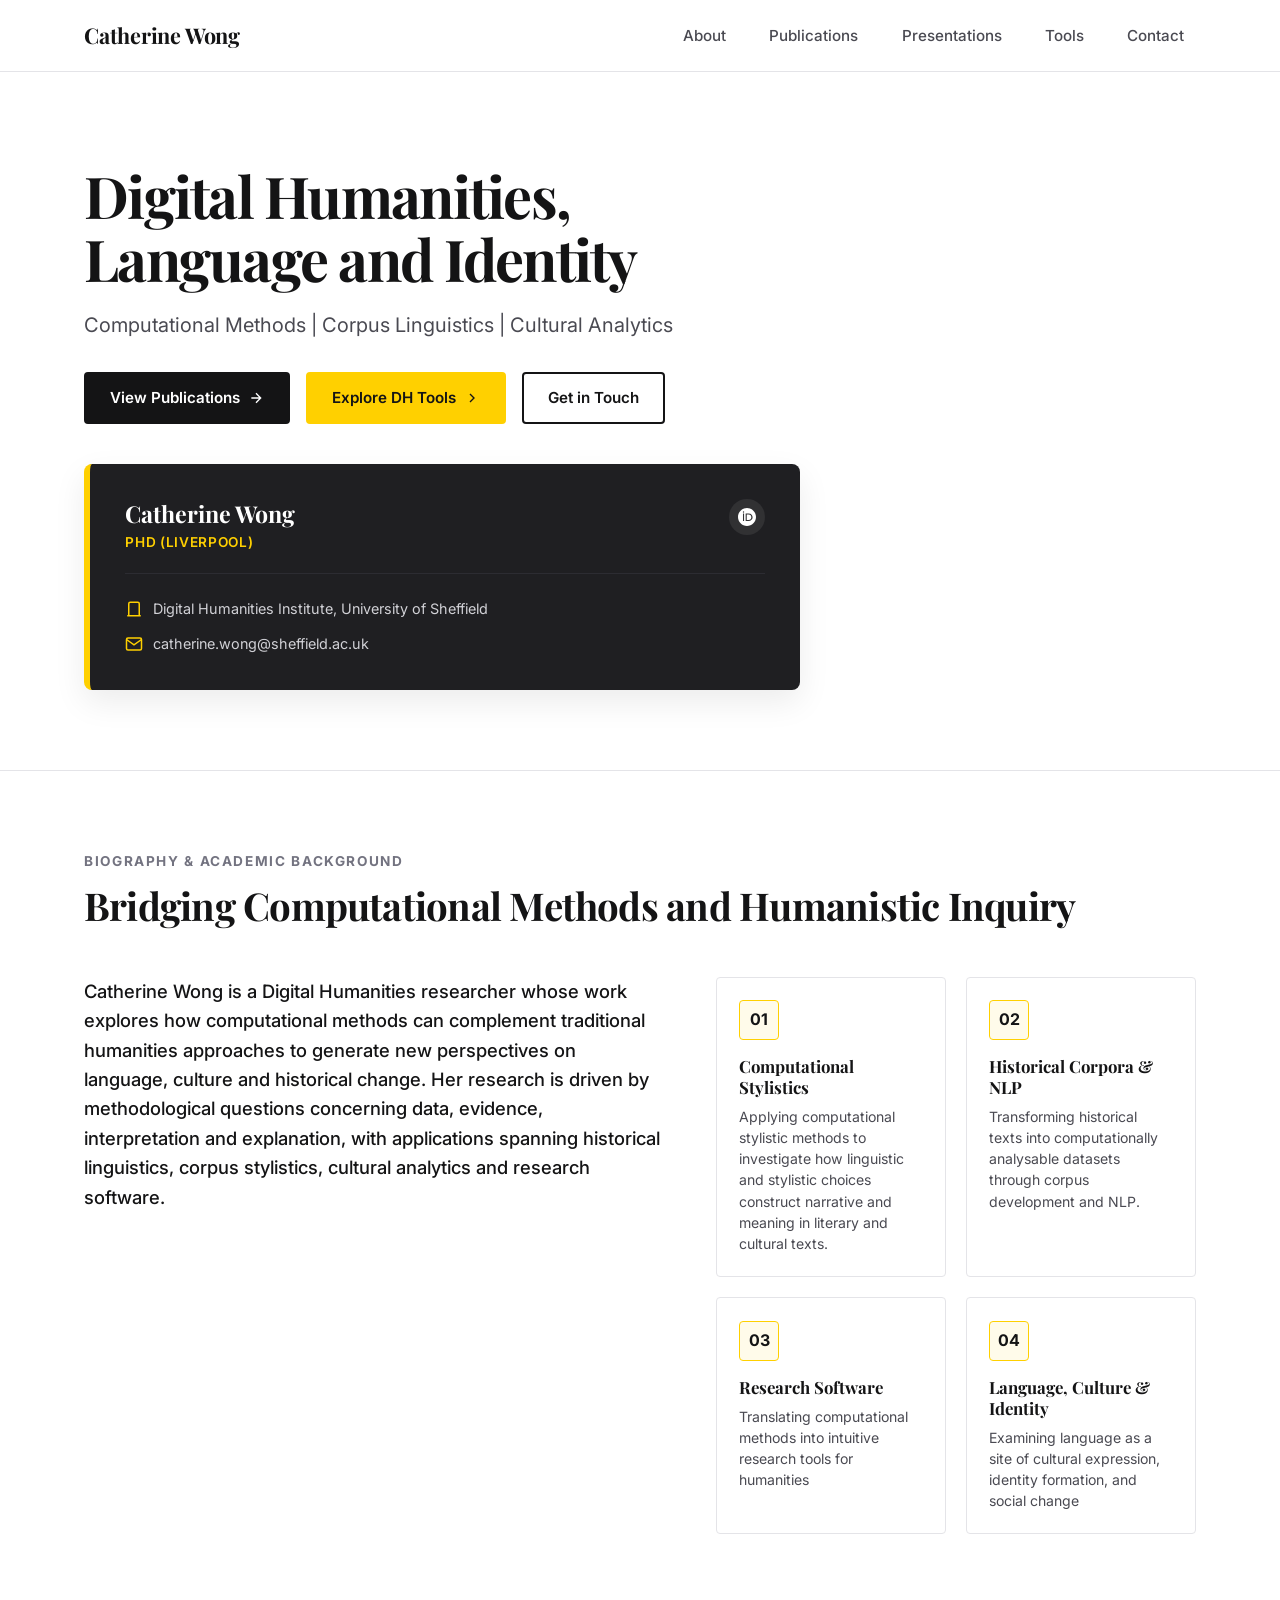
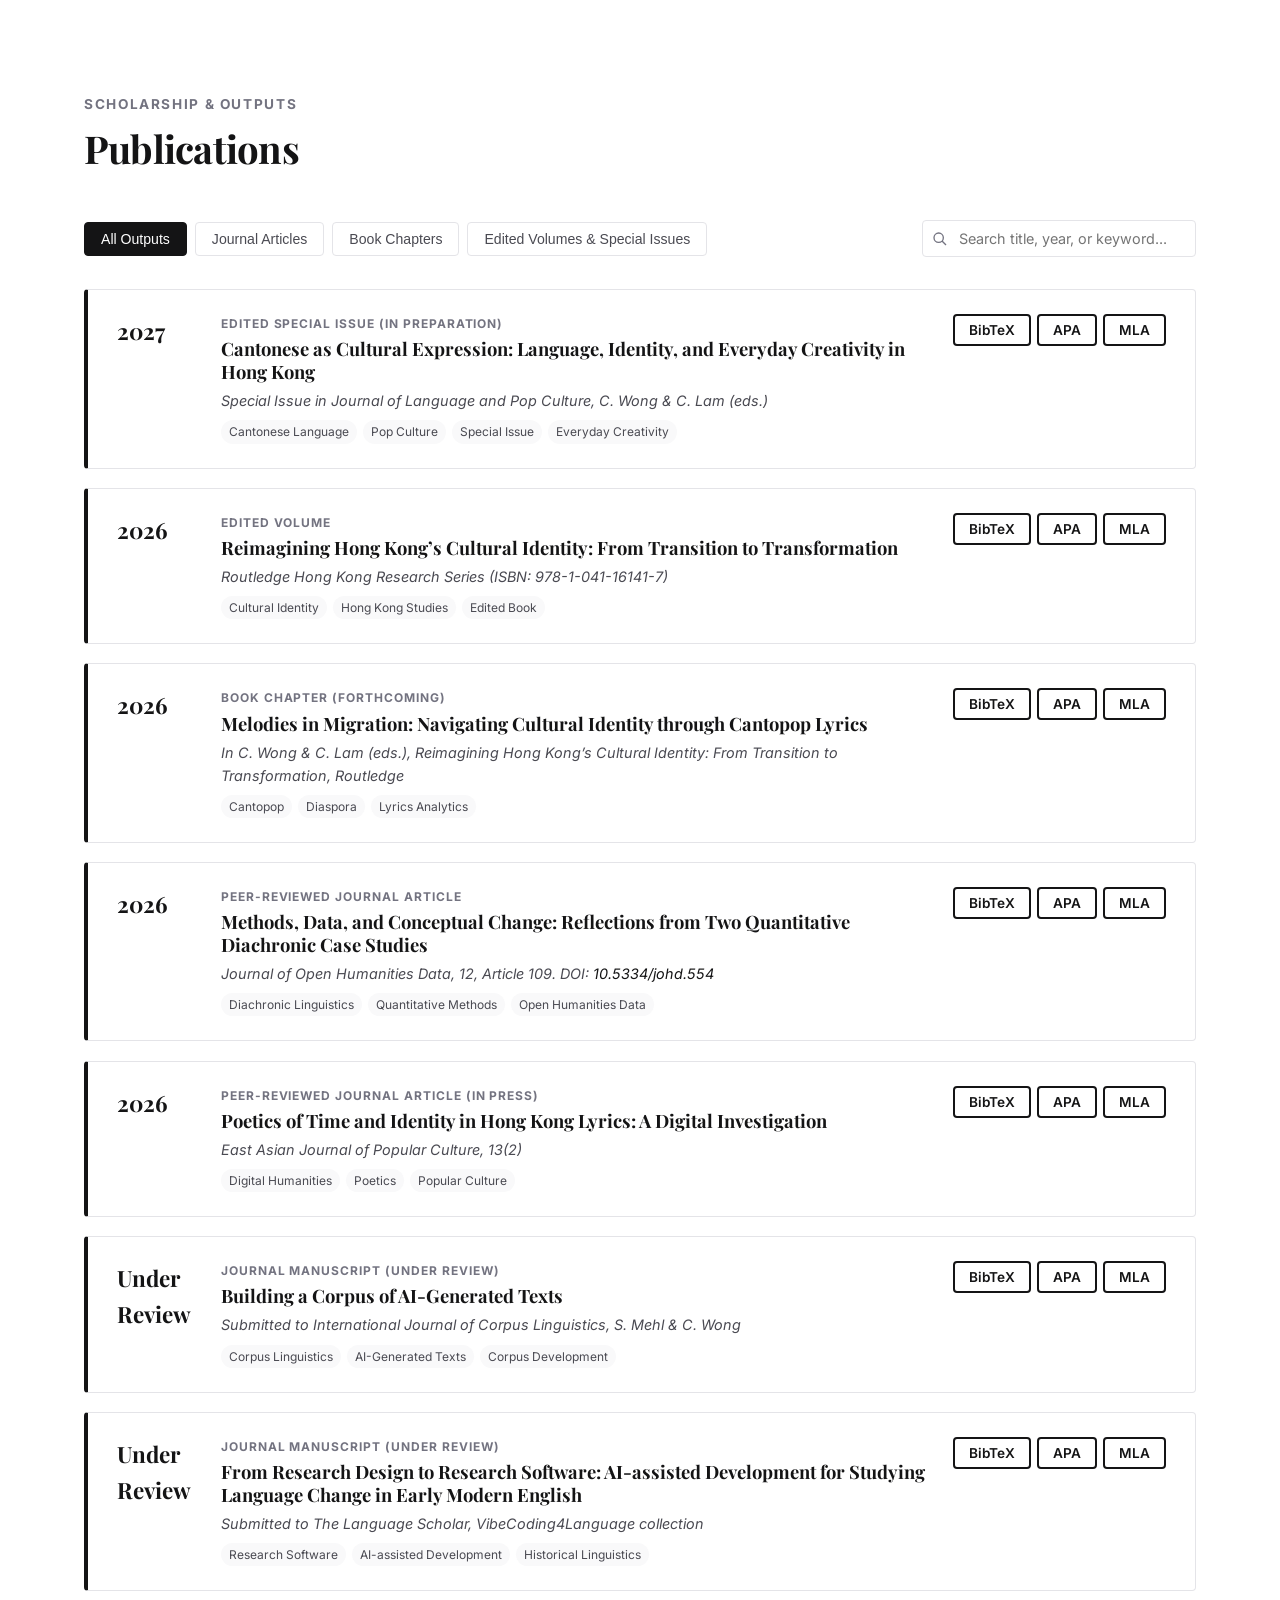
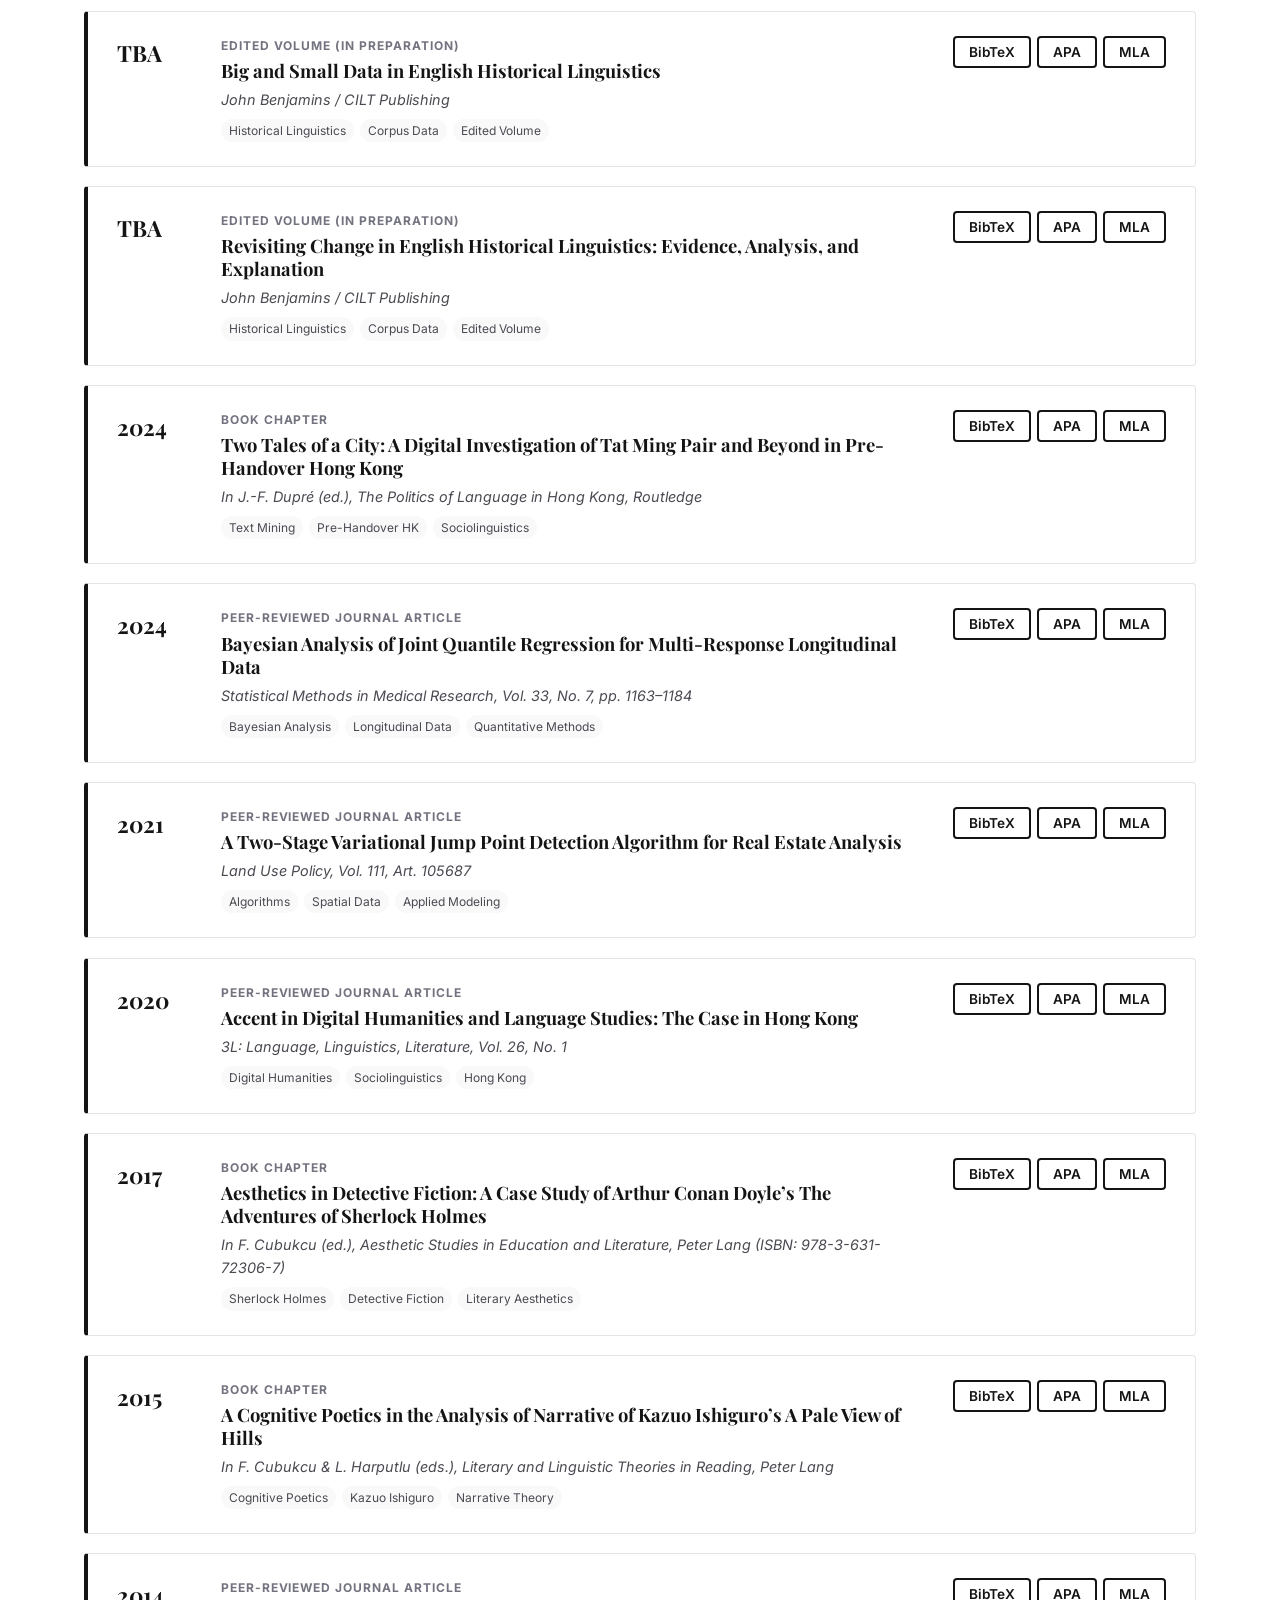
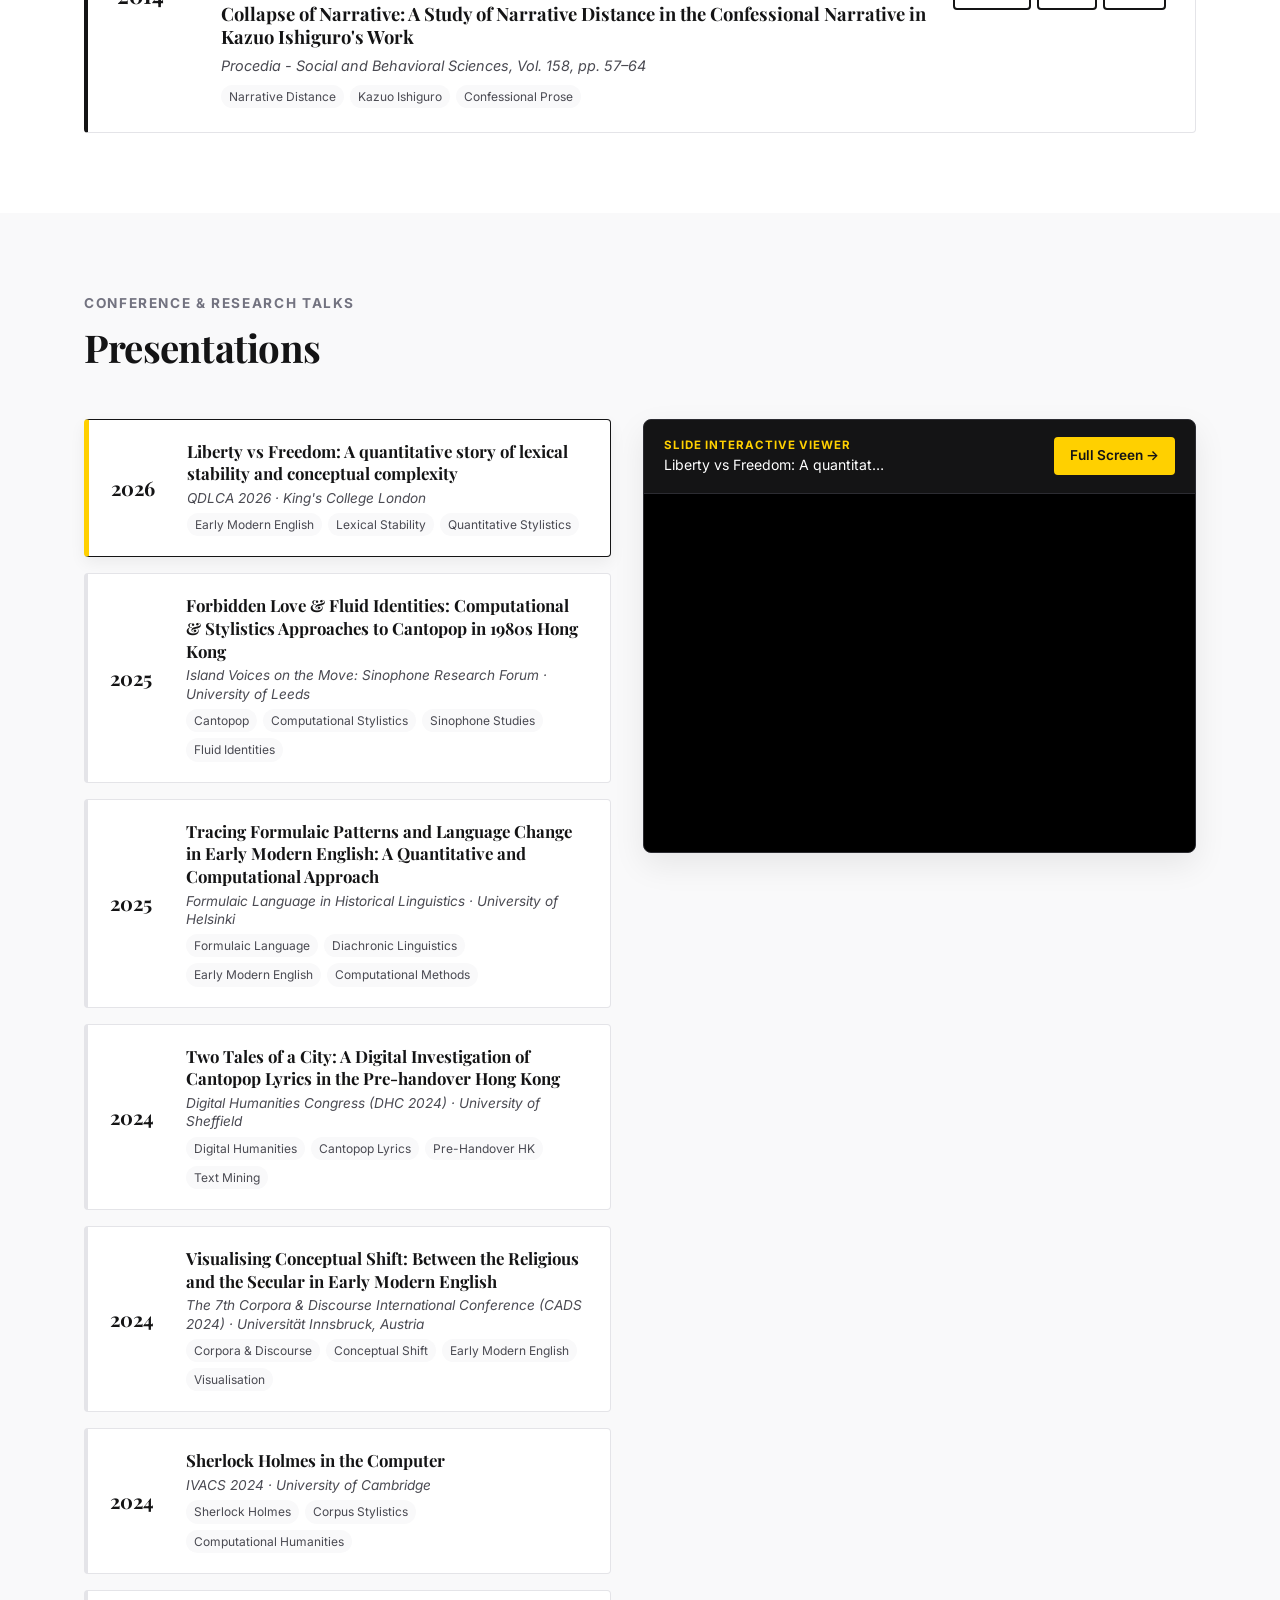
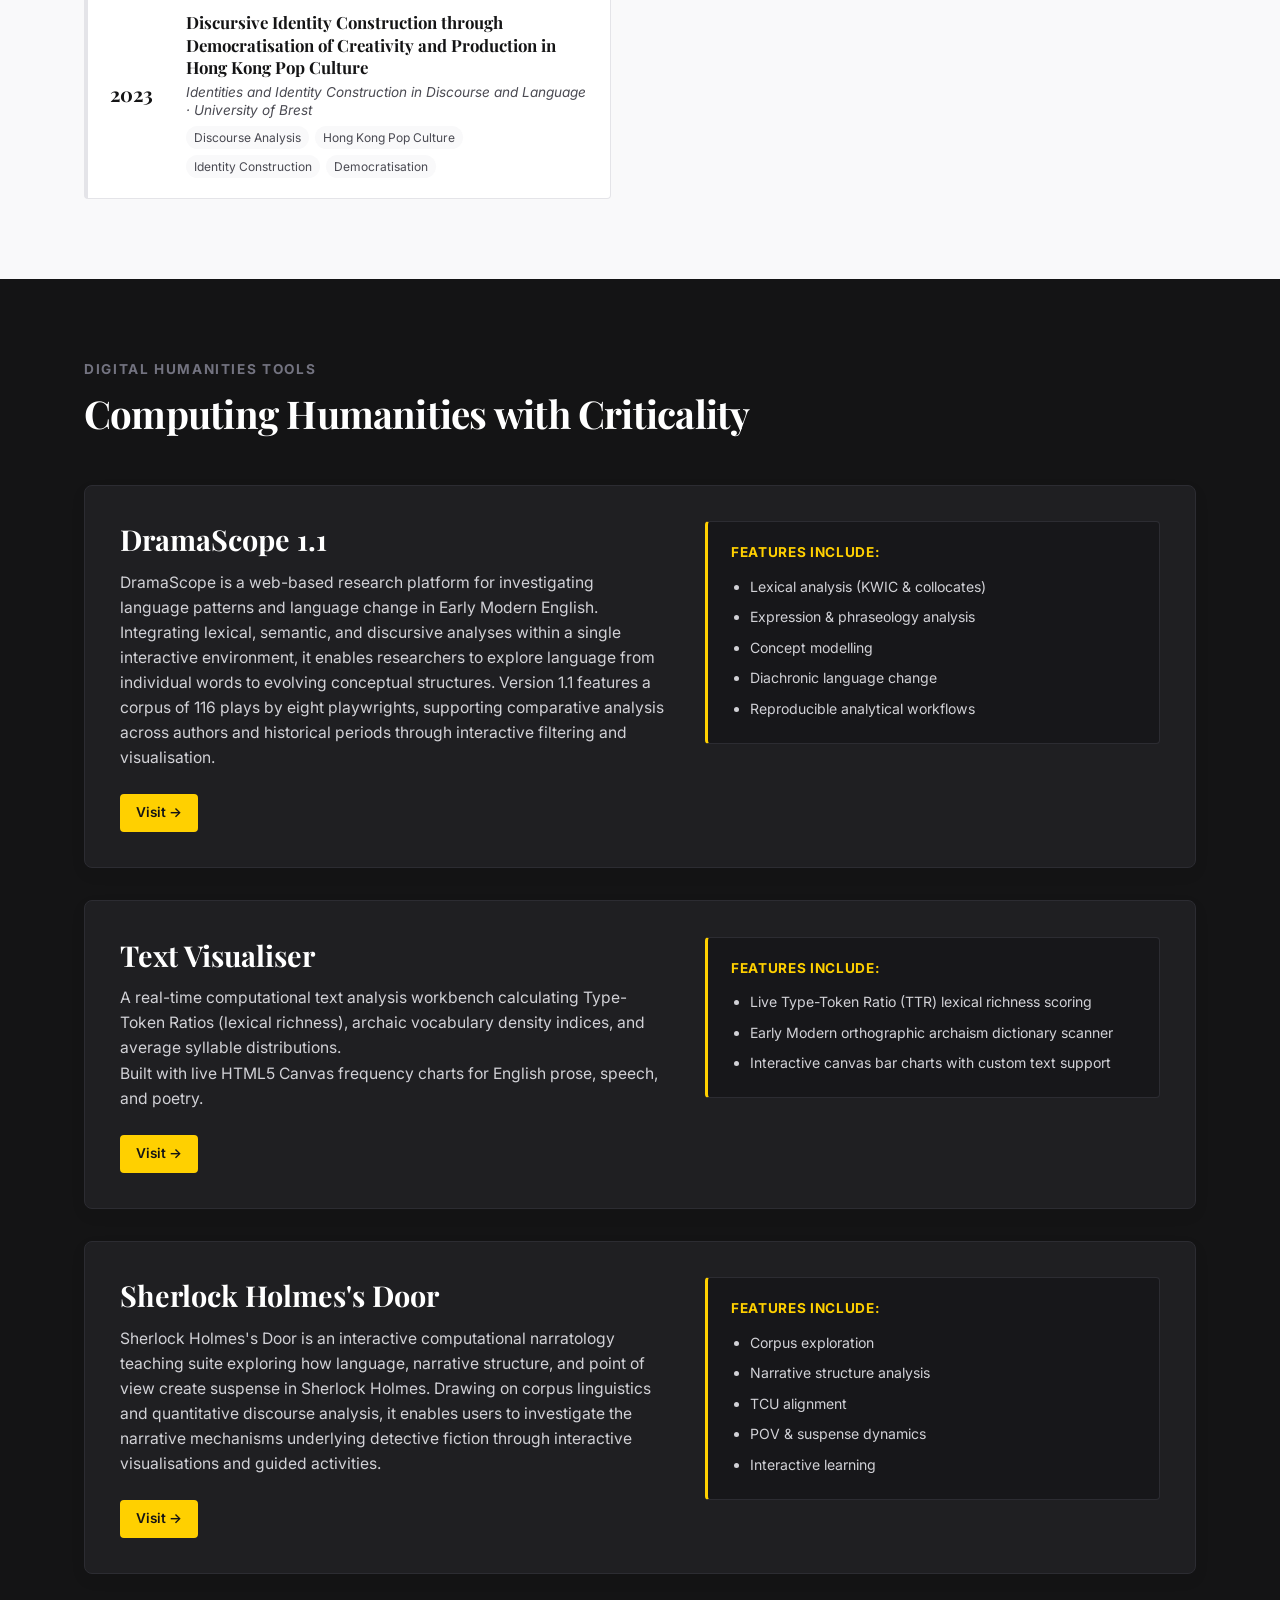
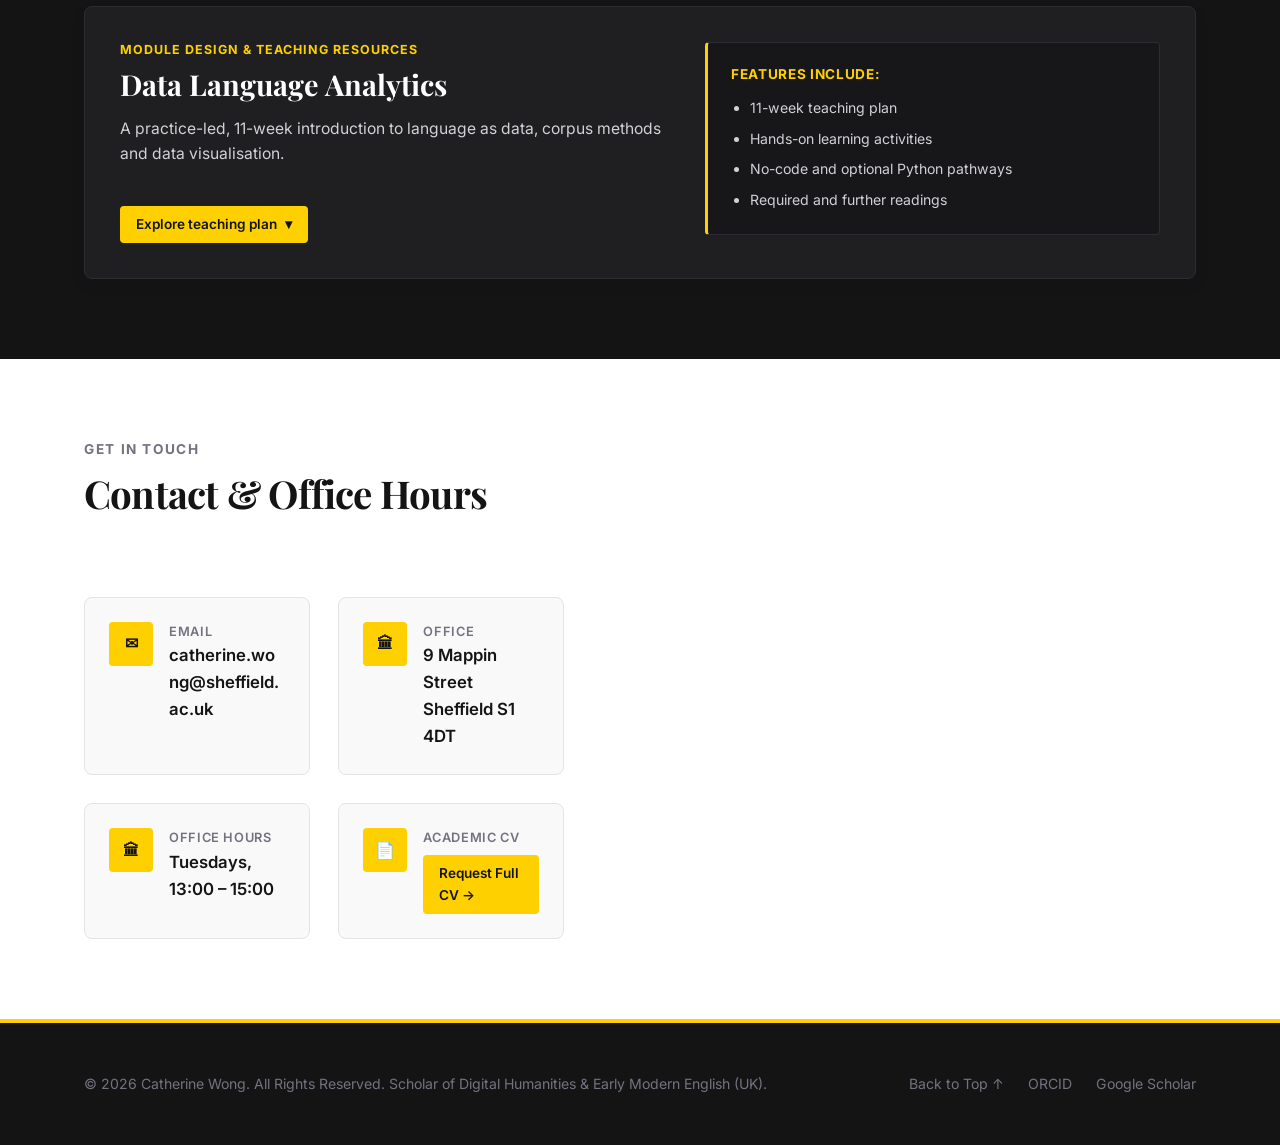
==== index.html @ 8157e31a "Update index.html" ====
<!DOCTYPE html>
<html lang="en-GB">

<head>
  <meta charset="UTF-8">
  <meta name="viewport" content="width=device-width, initial-scale=1.0">
  <title>Catherine Wong | Digital Humanities, Language and Identity</title>
  <meta name="description"
    content="Personal academic homepage of Catherine Wong, a scholar specialising in Digital Humanities, Language and Identity.">
  <meta name="keywords"
    content="Catherine Wong, Digital Humanities, Language and Identity, Stylistics, Corpus Linguistics">
  <meta name="author" content="Dr Catherine Wong">

  <link rel="preconnect" href="https://fonts.googleapis.com">
  <link rel="preconnect" href="https://fonts.gstatic.com" crossorigin>
  <link
    href="https://fonts.googleapis.com/css2?family=Fira+Code:wght@400;600;700&family=Inter:wght@400;500;600;700;800&family=Playfair+Display:ital,wght@0,600;0,700;0,800;1,600&display=swap"
    rel="stylesheet">

  <!-- Stylesheet -->
 <link rel="stylesheet" href="css/style.css?v=4">
</head>

<body>

  <!-- Navigation Bar -->
  <header class="navbar" id="navbar">
    <div class="container">
      <a href="#hero" class="nav-brand" id="navBrand">
        <span class="nav-brand-title">Catherine Wong</span>
      </a>

      <button class="mobile-toggle" id="mobileToggle" aria-label="Toggle navigation menu">
        <span></span>
        <span></span>
        <span></span>
      </button>

      <nav aria-label="Main Navigation">
        <ul class="nav-links" id="navLinks">
          <li><a href="#about" class="nav-link" id="linkAbout">About</a></li>
          <li><a href="#publications" class="nav-link" id="linkPublications">Publications</a></li>
          <li><a href="#presentations" class="nav-link" id="linkPresentations">Presentations</a></li>
          <li><a href="#tools" class="nav-link" id="linkTools">Tools</a></li>
          <!-- <li><a href="#teaching" class="nav-link" id="linkTeaching">Teaching</a></li> -->
          <li><a href="#contact" class="nav-link" id="linkContact">Contact</a></li>
        </ul>
      </nav>
    </div>
  </header>

  <main>
    <!-- Hero Section -->
    <section class="hero" id="hero">
      <div class="container">
        <div class="hero-content">
          <div class="hero-main">
            <div class="hero-badge-wrap">
              <!-- <span class="badge-yellow">About</span> -->
            </div>

            <h1 class="hero-title">
              Digital Humanities, Language and Identity
            </h1>

            <p class="hero-subtitle">Computational Methods | Corpus Linguistics | Cultural Analytics</p>

            <div class="hero-actions">
              <a href="#publications" class="btn btn-charcoal" id="btnHeroPubs">
                View Publications
                <svg width="16" height="16" fill="none" stroke="currentColor" stroke-width="2" viewBox="0 0 24 24">
                  <path d="M5 12h14M12 5l7 7-7 7" />
                </svg>
              </a>
              <a href="#tools" class="btn btn-primary" id="btnHeroDemo">
                Explore DH Tools
                <svg width="16" height="16" fill="none" stroke="currentColor" stroke-width="2" viewBox="0 0 24 24">
                  <path d="M9 18l6-6-6-6" />
                </svg>
              </a>
              <a href="#contact" class="btn btn-outline" id="btnHeroContact">Get in Touch</a>
            </div>

            <aside class="hero-card" id="heroCard">
              <div class="hero-card-header">
                <div class="hero-card-identity">
                  <h2 class="hero-card-name">Catherine Wong</h2>
                  <span class="hero-card-role">PhD (Liverpool)</span>
                </div>
                <div class="hero-card-socials">
                  <a href="https://orcid.org/0000-0002-5421-1458" target="_blank" rel="noopener" class="social-btn"
                    id="socialOrcid" aria-label="ORCID Profile" title="ORCID Profile">
                    <svg width="18" height="18" fill="currentColor" viewBox="0 0 24 24">
                      <path
                        d="M12 0C5.372 0 0 5.372 0 12s5.372 12 12 12 12-5.372 12-12S18.628 0 12 0zM7.369 4.378c.525 0 .947.431.947.947s-.422.947-.947.947a.95.95 0 0 1-.947-.947c0-.525.422-.947.947-.947zm-.722 3.038h1.444v10.041H6.647V7.416zm3.562 0h3.9c3.712 0 5.344 2.653 5.344 5.025 0 2.578-2.016 5.016-5.325 5.016h-3.919V7.416zm1.444 1.303v7.444h2.297c2.559 0 3.844-1.631 3.844-3.722 0-2.016-1.191-3.722-3.844-3.722h-2.297z" />
                    </svg>
                  </a>

                  <!--
                  <a href="https://scholar.google.com" target="_blank" rel="noopener" class="social-btn"
                    id="socialScholar" aria-label="Google Scholar Profile" title="Google Scholar Profile">
                    <svg width="18" height="18" fill="currentColor" viewBox="0 0 24 24">
                      <path
                        d="M12 2L1 7.5L12 13L23 7.5L12 2ZM5.242 12.769L12 16.444L18.758 12.769V16.5C18.758 18.985 15.733 21 12 21C8.267 21 5.242 18.985 5.242 16.5V12.769Z" />
                    </svg>
                  </a>
                  <a href="https://github.com/cath-wong" target="_blank" rel="noopener" class="social-btn"
                    id="socialGithub" aria-label="GitHub Profile">
                    <svg width="18" height="18" fill="currentColor" viewBox="0 0 24 24">
                      <path
                        d="M12 0C5.37 0 0 5.37 0 12c0 5.31 3.435 9.795 8.205 11.385.6.105.825-.255.825-.57 0-.285-.015-1.23-.015-2.235-3.015.555-3.795-.735-4.035-1.41-.135-.345-.72-1.41-1.23-1.695-.42-.225-1.02-.78-.015-.795.945-.015 1.62.87 1.845 1.23 1.08 1.815 2.805 1.305 3.495.99.105-.78.42-1.305.765-1.605-2.67-.3-5.46-1.335-5.46-5.925 0-1.305.465-2.385 1.23-3.225-.12-.3-.54-1.53.12-3.18 0 0 1.005-.315 3.3 1.23.96-.27 1.98-.405 3-.405s2.04.135 3 .405c2.295-1.56 3.3-1.23 3.3-1.23.66 1.65.24 2.88.12 3.18.765.84 1.23 1.905 1.23 3.225 0 4.605-2.805 5.625-5.475 5.925.435.375.81 1.095.81 2.22 0 1.605-.015 2.895-.015 3.3 0 .315.225.69.825.57A12.02 12.02 0 0 0 24 12c0-6.63-5.37-12-12-12z" />
                    </svg>
                  </a>
                  -->
                </div>
              </div>

              <ul class="hero-card-meta">
                <li>
                  <svg width="18" height="18" fill="none" stroke="currentColor" stroke-width="2" viewBox="0 0 24 24">
                    <path d="M19 21V5a2 2 0 0 0-2-2H7a2 2 0 0 0-2 2v16m14 0h2m-2 0h-5m-9 0H3m2 0h5m0 0h5" />
                  </svg>
                  <span>Digital Humanities Institute, University of Sheffield</span>
                </li>
                <li>
                  <svg width="18" height="18" fill="none" stroke="currentColor" stroke-width="2" viewBox="0 0 24 24">
                    <path d="M4 4h16c1.1 0 2 .9 2 2v12c0 1.1-.9 2-2 2H4c-1.1 0-2-.9-2-2V6c0-1.1.9-2 2-2z" />
                    <path d="M22 6l-10 7L2 6" />
                  </svg>
                  <span>catherine.wong@sheffield.ac.uk</span>
                </li>
              </ul>
            </aside>
          </div>
        </div>
    </section>

    <!-- About Section -->
    <section class="section" id="about">
      <div class="container">
        <div class="section-header">
          <span class="section-subtitle">Biography &amp; Academic Background</span>
          <h2 class="section-title">Bridging Computational Methods and Humanistic Inquiry</h2>
        </div>

        <div class="about-grid">
          <div class="bio-text">
            <p class="bio-lead">
              Catherine Wong is a Digital Humanities researcher whose work explores how computational methods can complement traditional humanities approaches to generate new perspectives on language, culture and historical change. Her research is driven by methodological questions concerning data, evidence, interpretation and explanation, with applications spanning historical linguistics, corpus stylistics, cultural analytics and research software.
            </p>
          </div>

          <div class="pillars-grid">
            <div class="pillar-card">
              <div class="pillar-icon">01</div>
              <h3 class="pillar-title">Computational Stylistics</h3>
              <p class="pillar-desc">Applying computational stylistic methods to investigate how linguistic and stylistic choices construct narrative and meaning in literary and cultural texts.</p>
            </div>

            <div class="pillar-card">
              <div class="pillar-icon">02</div>
              <h3 class="pillar-title">Historical Corpora &amp; NLP</h3>
              <p class="pillar-desc">Transforming historical texts into computationally analysable datasets through corpus development and NLP.</p>
            </div>

            <div class="pillar-card">
              <div class="pillar-icon">03</div>
              <h3 class="pillar-title">Research Software</h3>
              <p class="pillar-desc">Translating computational methods into intuitive research tools for humanities</p>
            </div>

            <div class="pillar-card">
              <div class="pillar-icon">04</div>
              <h3 class="pillar-title">Language, Culture &amp; Identity</h3>
              <p class="pillar-desc">Examining language as a site of cultural expression, identity formation, and social change</p>
            </div>
          </div>
        </div>
      </div>
    </section>

    <!-- Publications Section -->
    <section class="section" id="publications">
      <div class="container">
        <div class="section-header">
          <span class="section-subtitle">Scholarship &amp; Outputs</span>
          <h2 class="section-title">Publications</h2>
        </div>

        <div class="pub-toolbar">
          <div class="pub-filters">
            <button class="filter-btn active" data-filter="all" id="filterAll">All Outputs</button>
            <button class="filter-btn" data-filter="journal" id="filterJournals">Journal Articles</button>
            <button class="filter-btn" data-filter="chapter" id="filterChapters">Book Chapters</button>
            <button class="filter-btn" data-filter="edited" id="filterEdited">Edited Volumes & Special Issues</button>
          </div>

          <div class="pub-search">
            <svg class="pub-search-icon" width="16" height="16" fill="none" stroke="currentColor" stroke-width="2"
              viewBox="0 0 24 24">
              <path d="M21 21l-6-6m2-5a7 7 0 11-14 0 7 7 0 0114 0z" />
            </svg>
            <input type="text" id="pubSearchInput" class="pub-search-input"
              placeholder="Search title, year, or keyword...">
          </div>
        </div>

        <div class="pub-list" id="pubList">

          
          <!-- 1. Special Issue 2027 -->
          <article class="pub-item" data-type="edited">
            <div class="pub-year">2027</div>
            <div class="pub-content">
              <span class="pub-type">Edited Special Issue (In Preparation)</span>
              <h3 class="pub-title">Cantonese as Cultural Expression: Language, Identity, and Everyday Creativity in Hong Kong</h3>
              <div class="pub-venue">Special Issue in <em>Journal of Language and Pop Culture</em>, C. Wong &amp; C. Lam (eds.)</div>
              <div class="pub-tags">
                <span class="tag-sm">Cantonese Language</span>
                <span class="tag-sm">Pop Culture</span>
                <span class="tag-sm">Special Issue</span>
                <span class="tag-sm">Everyday Creativity</span>
              </div>
            </div>
            <div class="pub-actions">
              <button class="btn btn-outline btn-sm cite-btn" id="citeCantonesePopCulture2027" data-bibtex="@article{wong_lam_2027_cantonese,
  editor={Wong, Catherine and Lam, Charles},
  title={Cantonese as Cultural Expression: Language, Identity, and Everyday Creativity in Hong Kong},
  journal={Journal of Language and Pop Culture},
  year={2027},
  note={Special issue in preparation}
}">BibTeX</button>
              <button class="btn btn-outline btn-sm cite-apa-btn" onclick="copyCitation(this, 'apa')"
                data-apa="Wong, C., &amp; Lam, C. (Eds.). (2027). Cantonese as Cultural Expression: Language, Identity, and Everyday Creativity in Hong Kong [Special issue in preparation]. Journal of Language and Pop Culture.">APA</button>
              <button class="btn btn-outline btn-sm cite-mla-btn" onclick="copyCitation(this, 'mla')"
                data-mla='Wong, Catherine, and Charles Lam, editors. "Cantonese as Cultural Expression: Language, Identity, and Everyday Creativity in Hong Kong." Special issue in preparation for Journal of Language and Pop Culture, 2027.'>MLA</button>
            </div>
          </article>

          <!-- 2. Edited Volume 2026 -->
          <article class="pub-item" data-type="edited">
            <div class="pub-year">2026</div>
            <div class="pub-content">
              <span class="pub-type">Edited Volume</span>
              <h3 class="pub-title">Reimagining Hong Kong’s Cultural Identity: From Transition to Transformation</h3>
              <div class="pub-venue">Routledge Hong Kong Research Series (ISBN: 978-1-041-16141-7)</div>
              <div class="pub-tags">
                <span class="tag-sm">Cultural Identity</span>
                <span class="tag-sm">Hong Kong Studies</span>
                <span class="tag-sm">Edited Book</span>
              </div>
            </div>
            <div class="pub-actions">
              <button class="btn btn-outline btn-sm cite-btn" id="citeRoutledge2026" data-bibtex="@book{wong_lam_2026_reimagining,
  editor={Wong, Catherine and Lam, Charles},
  title={Reimagining Hong Kong's Cultural Identity: From Transition to Transformation},
  publisher={Routledge},
  series={Routledge Hong Kong Research Series},
  year={2026},
  isbn={978-1-041-16141-7},
  note={Forthcoming}
}">BibTeX</button>
              <button class="btn btn-outline btn-sm cite-apa-btn" onclick="copyCitation(this, 'apa')"
                data-apa="Wong, C., &amp; Lam, C. (Eds.). (2026). Reimagining Hong Kong's Cultural Identity: From Transition to Transformation. Routledge. (Forthcoming).">APA</button>
              <button class="btn btn-outline btn-sm cite-mla-btn" onclick="copyCitation(this, 'mla')"
                data-mla="Wong, Catherine, and Charles Lam, editors. Reimagining Hong Kong's Cultural Identity: From Transition to Transformation. Routledge, 2026. Forthcoming.">MLA</button>
            </div>
          </article>

          <!-- 3. Book Chapter 2026 -->
          <article class="pub-item" data-type="chapter">
            <div class="pub-year">2026</div>
            <div class="pub-content">
              <span class="pub-type">Book Chapter (Forthcoming)</span>
              <h3 class="pub-title">Melodies in Migration: Navigating Cultural Identity through Cantopop Lyrics</h3>
              <div class="pub-venue">In C. Wong &amp; C. Lam (eds.), <em>Reimagining Hong Kong’s Cultural Identity: From Transition to Transformation</em>, Routledge</div>
              <div class="pub-tags">
                <span class="tag-sm">Cantopop</span>
                <span class="tag-sm">Diaspora</span>
                <span class="tag-sm">Lyrics Analytics</span>
              </div>
            </div>
            <div class="pub-actions">
              <button class="btn btn-outline btn-sm cite-btn" id="citeMelodies2026" data-bibtex="@incollection{wong2026melodies,
  author={Wong, Catherine},
  title={Melodies in Migration: Navigating Cultural Identity through Cantopop Lyrics},
  booktitle={Reimagining Hong Kong's Cultural Identity: From Transition to Transformation},
  editor={Wong, Catherine and Lam, Charles},
  publisher={Routledge},
  year={2026},
  note={Forthcoming}
}">BibTeX</button>
              <button class="btn btn-outline btn-sm cite-apa-btn" onclick="copyCitation(this, 'apa')"
                data-apa="Wong, C. (2026). Melodies in Migration: Navigating Cultural Identity through Cantopop Lyrics. In C. Wong &amp; C. Lam (Eds.), Reimagining Hong Kong's Cultural Identity: From Transition to Transformation. Routledge. (Forthcoming).">APA</button>
              <button class="btn btn-outline btn-sm cite-mla-btn" onclick="copyCitation(this, 'mla')"
                data-mla='Wong, Catherine. "Melodies in Migration: Navigating Cultural Identity through Cantopop Lyrics." Reimagining Hong Kong&#39;s Cultural Identity: From Transition to Transformation, edited by Catherine Wong and Charles Lam, Routledge, 2026. Forthcoming.'>MLA</button>
            </div>
          </article>

          <!-- 4. Journal Article 2026 -->
          <article class="pub-item" data-type="journal">
            <div class="pub-year">2026</div>
            <div class="pub-content">
              <span class="pub-type">Peer-Reviewed Journal Article</span>
              <h3 class="pub-title">Methods, Data, and Conceptual Change: Reflections from Two Quantitative Diachronic Case Studies</h3>
              <div class="pub-venue"><em>Journal of Open Humanities Data</em>, 12, Article 109. DOI: <a href="https://doi.org/10.5334/johd.554" target="_blank" rel="noopener">10.5334/johd.554</a></div>
              <div class="pub-tags">
                <span class="tag-sm">Diachronic Linguistics</span>
                <span class="tag-sm">Quantitative Methods</span>
                <span class="tag-sm">Open Humanities Data</span>
              </div>
            </div>
            <div class="pub-actions">
              <button class="btn btn-outline btn-sm cite-btn" id="citeJOHD2026" data-bibtex="@article{wong_phantat_fitzmaurice_2026,
  author={Wong, Catherine and Phan-Tat, Bao and Fitzmaurice, Susan},
  title={Methods, Data, and Conceptual Change: Reflections from Two Quantitative Diachronic Case Studies},
  journal={Journal of Open Humanities Data},
  year={2026},
  volume={12},
  eid={109},
  doi={10.5334/johd.554}
}">BibTeX</button>
              <button class="btn btn-outline btn-sm cite-apa-btn" onclick="copyCitation(this, 'apa')"
                data-apa="Wong, C., Phan-Tất, B., &amp; Fitzmaurice, S. (2026). Methods, data, and conceptual change: Reflections from two quantitative diachronic case studies. Journal of Open Humanities Data, 12, Article 109. https://doi.org/10.5334/johd.554">APA</button>
              <button class="btn btn-outline btn-sm cite-mla-btn" onclick="copyCitation(this, 'mla')"
                data-mla='Wong, Catherine, Bảo Phan-Tất, and Susan Fitzmaurice. "Methods, Data, and Conceptual Change: Reflections from Two Quantitative Diachronic Case Studies." Journal of Open Humanities Data, vol. 12, 2026, article 109. https://doi.org/10.5334/johd.554.'>MLA</button>
            </div>
          </article>

          <!-- 5. Journal Article 2026 -->
          <article class="pub-item" data-type="journal">
            <div class="pub-year">2026</div>
            <div class="pub-content">
              <span class="pub-type">Peer-Reviewed Journal Article (In Press)</span>
              <h3 class="pub-title">Poetics of Time and Identity in Hong Kong Lyrics: A Digital Investigation</h3>
              <div class="pub-venue"><em>East Asian Journal of Popular Culture</em>, 13(2)</div>
              <div class="pub-tags">
                <span class="tag-sm">Digital Humanities</span>
                <span class="tag-sm">Poetics</span>
                <span class="tag-sm">Popular Culture</span>
              </div>
            </div>
            <div class="pub-actions">
              <button class="btn btn-outline btn-sm cite-btn" id="citeEAJPC2026" data-bibtex="@article{wong_lam_poetics_2026,
  author={Wong, Catherine and Lam, Charles},
  title={Poetics of Time and Identity in Hong Kong Lyrics: A Digital Investigation},
  journal={East Asian Journal of Popular Culture},
  year={2026},
  volume={13},
  number={2},
  note={In press}
}">BibTeX</button>
              <button class="btn btn-outline btn-sm cite-apa-btn" onclick="copyCitation(this, 'apa')"
                data-apa="Wong, C., &amp; Lam, C. (2026). Poetics of time and identity in Hong Kong lyrics: A digital investigation. East Asian Journal of Popular Culture, 13(2). (In press).">APA</button>
              <button class="btn btn-outline btn-sm cite-mla-btn" onclick="copyCitation(this, 'mla')"
                data-mla='Wong, Catherine, and Charles Lam. "Poetics of Time and Identity in Hong Kong Lyrics: A Digital Investigation." East Asian Journal of Popular Culture, vol. 13, no. 2, 2026. In press.'>MLA</button>
            </div>
          </article>

          <!-- 6. Manuscript Under Review - IJCL -->
          <article class="pub-item" data-type="journal">
            <div class="pub-year">Under Review</div>
            <div class="pub-content">
              <span class="pub-type">Journal Manuscript (Under Review)</span>
              <h3 class="pub-title">Building a Corpus of AI-Generated Texts</h3>
              <div class="pub-venue">Submitted to <em>International Journal of Corpus Linguistics</em>, S. Mehl &amp; C. Wong</div>
              <div class="pub-tags">
                <span class="tag-sm">Corpus Linguistics</span>
                <span class="tag-sm">AI-Generated Texts</span>
                <span class="tag-sm">Corpus Development</span>
              </div>
            </div>
            <div class="pub-actions">
              <button class="btn btn-outline btn-sm cite-btn" id="citeAICorpusUnderReview" data-bibtex="@unpublished{mehl_wong_ai_corpus,
  author={Mehl, Seth and Wong, Catherine},
  title={Building a Corpus of AI-Generated Texts},
  note={Manuscript submitted to International Journal of Corpus Linguistics; under review}
}">BibTeX</button>
              <button class="btn btn-outline btn-sm cite-apa-btn" onclick="copyCitation(this, 'apa')"
                data-apa="Mehl, S., &amp; Wong, C. (n.d.). Building a corpus of AI-generated texts [Manuscript under review]. International Journal of Corpus Linguistics.">APA</button>
              <button class="btn btn-outline btn-sm cite-mla-btn" onclick="copyCitation(this, 'mla')"
                data-mla='Mehl, Seth, and Catherine Wong. "Building a Corpus of AI-Generated Texts." Manuscript submitted to International Journal of Corpus Linguistics, under review.'>MLA</button>
            </div>
          </article>

          <!-- 7. Manuscript Under Review - The Language Scholar -->
          <article class="pub-item" data-type="journal">
            <div class="pub-year">Under Review</div>
            <div class="pub-content">
              <span class="pub-type">Journal Manuscript (Under Review)</span>
              <h3 class="pub-title">From Research Design to Research Software: AI-assisted Development for Studying Language Change in Early Modern English</h3>
              <div class="pub-venue">Submitted to <em>The Language Scholar</em>, VibeCoding4Language collection</div>
              <div class="pub-tags">
                <span class="tag-sm">Research Software</span>
                <span class="tag-sm">AI-assisted Development</span>
                <span class="tag-sm">Historical Linguistics</span>
              </div>
            </div>
            <div class="pub-actions">
              <button class="btn btn-outline btn-sm cite-btn" id="citeDramaScopeUnderReview" data-bibtex="@unpublished{wong_ai_research_software,
  author={Wong, Catherine},
  title={From Research Design to Research Software: AI-assisted Development for Studying Language Change in Early Modern English},
  note={Manuscript submitted to The Language Scholar, VibeCoding4Language collection; under review}
}">BibTeX</button>
              <button class="btn btn-outline btn-sm cite-apa-btn" onclick="copyCitation(this, 'apa')"
                data-apa="Wong, C. (n.d.). From research design to research software: AI-assisted development for studying language change in Early Modern English [Manuscript under review]. The Language Scholar.">APA</button>
              <button class="btn btn-outline btn-sm cite-mla-btn" onclick="copyCitation(this, 'mla')"
                data-mla='Wong, Catherine. "From Research Design to Research Software: AI-assisted Development for Studying Language Change in Early Modern English." Manuscript submitted to The Language Scholar, under review.'>MLA</button>
            </div>
          </article>

          <!-- 8. Edited Volume - TBA -->
          <article class="pub-item" data-type="edited">
            <div class="pub-year">TBA</div>
            <div class="pub-content">
              <span class="pub-type">Edited Volume (In Preparation)</span>
              <h3 class="pub-title">Big and Small Data in English Historical Linguistics</h3>
              <div class="pub-venue">John Benjamins / CILT Publishing</div>
              <div class="pub-tags">
                <span class="tag-sm">Historical Linguistics</span>
                <span class="tag-sm">Corpus Data</span>
                <span class="tag-sm">Edited Volume</span>
              </div>
            </div>
            <div class="pub-actions">
              <button class="btn btn-outline btn-sm cite-btn" id="citeJohnBenjaminsBigSmall" data-bibtex="@book{wallis_whittle_wong_fitzmaurice_bigsmall,
  editor={Wallis, C. and Whittle, S. and Wong, Catherine and Fitzmaurice, Susan},
  title={Big and Small Data in English Historical Linguistics},
  publisher={John Benjamins},
  series={Current Issues in Linguistic Theory (CILT)},
  note={In preparation}
}">BibTeX</button>
              <button class="btn btn-outline btn-sm cite-apa-btn" onclick="copyCitation(this, 'apa')"
                data-apa="Wallis, C., Whittle, S., Wong, C., &amp; Fitzmaurice, S. (Eds.). (n.d.). Big and Small Data in English Historical Linguistics [Edited volume in preparation]. John Benjamins.">APA</button>
              <button class="btn btn-outline btn-sm cite-mla-btn" onclick="copyCitation(this, 'mla')"
                data-mla="Wallis, C., et al., editors. Big and Small Data in English Historical Linguistics. John Benjamins, n.d. In preparation.">MLA</button>
            </div>
          </article>

          <!-- 9. Edited Volume - TBA -->
          <article class="pub-item" data-type="edited">
            <div class="pub-year">TBA</div>
            <div class="pub-content">
              <span class="pub-type">Edited Volume (In Preparation)</span>
              <h3 class="pub-title">Revisiting Change in English Historical Linguistics: Evidence, Analysis, and Explanation</h3>
              <div class="pub-venue">John Benjamins / CILT Publishing</div>
              <div class="pub-tags">
                <span class="tag-sm">Historical Linguistics</span>
                <span class="tag-sm">Corpus Data</span>
                <span class="tag-sm">Edited Volume</span>
              </div>
            </div>
            <div class="pub-actions">
              <button class="btn btn-outline btn-sm cite-btn" id="citeJohnBenjaminsRevisiting" data-bibtex="@book{wallis_whittle_wong_fitzmaurice_revisiting,
  editor={Wallis, C. and Whittle, S. and Wong, Catherine and Fitzmaurice, Susan},
  title={Revisiting Change in English Historical Linguistics: Evidence, Analysis, and Explanation},
  publisher={John Benjamins},
  series={Current Issues in Linguistic Theory (CILT)},
  note={In preparation}
}">BibTeX</button>
              <button class="btn btn-outline btn-sm cite-apa-btn" onclick="copyCitation(this, 'apa')"
                data-apa="Wallis, C., Whittle, S., Wong, C., &amp; Fitzmaurice, S. (Eds.). (n.d.). Revisiting Change in English Historical Linguistics: Evidence, Analysis, and Explanation [Edited volume in preparation]. John Benjamins.">APA</button>
              <button class="btn btn-outline btn-sm cite-mla-btn" onclick="copyCitation(this, 'mla')"
                data-mla="Wallis, C., et al., editors. Revisiting Change in English Historical Linguistics: Evidence, Analysis, and Explanation. John Benjamins, n.d. In preparation.">MLA</button>
            </div>
          </article>
<!-- 10. Book Chapter 2024 -->
          <article class="pub-item" data-type="chapter">
            <div class="pub-year">2024</div>
            <div class="pub-content">
              <span class="pub-type">Book Chapter</span>
              <h3 class="pub-title">Two Tales of a City: A Digital Investigation of Tat Ming Pair and Beyond in
                Pre-Handover Hong Kong</h3>
              <div class="pub-venue">In J.-F. Dupré (ed.), <em>The Politics of Language in Hong Kong</em>, Routledge
              </div>
              <div class="pub-tags">
                <span class="tag-sm">Text Mining</span>
                <span class="tag-sm">Pre-Handover HK</span>
                <span class="tag-sm">Sociolinguistics</span>
              </div>
            </div>
            <div class="pub-actions">
              <button class="btn btn-outline btn-sm cite-btn" id="citeRoutledge2024" data-bibtex="@incollection{wong_lam_2024_twotales,
  author={Wong, Catherine and Lam, Charles},
  title={Two Tales of a City: A Digital Investigation of Tat Ming Pair and Beyond in Pre-Handover Hong Kong},
  booktitle={The Politics of Language in Hong Kong},
  editor={Dupr{\'e}, Jean-Fran{\c{c}}ois},
  publisher={Routledge},
  year={2024}
}">BibTeX</button>
              <button class="btn btn-outline btn-sm cite-apa-btn" onclick="copyCitation(this, 'apa')"
                data-apa="Wong, C., &amp; Lam, C. (2024). Two Tales of a City: A Digital Investigation of Tat Ming Pair and Beyond in Pre-Handover Hong Kong. In J.-F. Dupré (Ed.), The Politics of Language in Hong Kong. Routledge.">APA</button>
              <button class="btn btn-outline btn-sm cite-mla-btn" onclick="copyCitation(this, 'mla')"
                data-mla='Wong, Catherine, and Charles Lam. "Two Tales of a City: A Digital Investigation of Tat Ming Pair and Beyond in Pre-Handover Hong Kong." The Politics of Language in Hong Kong, edited by Jean-François Dupré, Routledge, 2024.'>MLA</button>
            </div>
          </article>

          <!-- 11. Journal Article 2024 -->
          <article class="pub-item" data-type="journal">
            <div class="pub-year">2024</div>
            <div class="pub-content">
              <span class="pub-type">Peer-Reviewed Journal Article</span>
              <h3 class="pub-title">Bayesian Analysis of Joint Quantile Regression for Multi-Response Longitudinal Data
              </h3>
              <div class="pub-venue">Statistical Methods in Medical Research, Vol. 33, No. 7, pp. 1163–1184</div>
              <div class="pub-tags">
                <span class="tag-sm">Bayesian Analysis</span>
                <span class="tag-sm">Longitudinal Data</span>
                <span class="tag-sm">Quantitative Methods</span>
              </div>
            </div>
            <div class="pub-actions">
              <button class="btn btn-outline btn-sm cite-btn" id="citeSMMR2024" data-bibtex="@article{tian_tang_wong_tian_2024,
  author={Tian, Y. Z. and Tang, M. L. and Wong, Catherine and Tian, M. Z.},
  title={Bayesian analysis of joint quantile regression for multi-response longitudinal data},
  journal={Statistical Methods in Medical Research},
  volume={33},
  number={7},
  pages={1163--1184},
  year={2024}
}">BibTeX</button>
              <button class="btn btn-outline btn-sm cite-apa-btn" onclick="copyCitation(this, 'apa')"
                data-apa="Tian, Y. Z., Tang, M. L., Wong, C., &amp; Tian, M. Z. (2024). Bayesian analysis of joint quantile regression for multi-response longitudinal data. Statistical Methods in Medical Research, 33(7), 1163–1184.">APA</button>
              <button class="btn btn-outline btn-sm cite-mla-btn" onclick="copyCitation(this, 'mla')"
                data-mla='Tian, Y. Z., et al. "Bayesian Analysis of Joint Quantile Regression for Multi-Response Longitudinal Data." Statistical Methods in Medical Research, vol. 33, no. 7, 2024, pp. 1163–1184.'>MLA</button>
            </div>
          </article>

          <!-- 12. Journal Article 2021 -->
          <article class="pub-item" data-type="journal">
            <div class="pub-year">2021</div>
            <div class="pub-content">
              <span class="pub-type">Peer-Reviewed Journal Article</span>
              <h3 class="pub-title">A Two-Stage Variational Jump Point Detection Algorithm for Real Estate Analysis</h3>
              <div class="pub-venue">Land Use Policy, Vol. 111, Art. 105687</div>
              <div class="pub-tags">
                <span class="tag-sm">Algorithms</span>
                <span class="tag-sm">Spatial Data</span>
                <span class="tag-sm">Applied Modeling</span>
              </div>
            </div>
            <div class="pub-actions">
              <button class="btn btn-outline btn-sm cite-btn" id="citeLandUse2021" data-bibtex="@article{choy_yu_lee_lam_wong_2021,
  author={Choy, S. K. and Yu, K. W. and Lee, T. C. and Lam, B. S. and Wong, C. Y.},
  title={A two-stage variational jump point detection algorithm for real estate analysis},
  journal={Land Use Policy},
  volume={111},
  pages={105687},
  year={2021}
}">BibTeX</button>
              <button class="btn btn-outline btn-sm cite-apa-btn" onclick="copyCitation(this, 'apa')"
                data-apa="Choy, S. K., Yu, K. W., Lee, T. C., Lam, B. S., &amp; Wong, C. Y. (2021). A two-stage variational jump point detection algorithm for real estate analysis. Land Use Policy, 111, 105687.">APA</button>
              <button class="btn btn-outline btn-sm cite-mla-btn" onclick="copyCitation(this, 'mla')"
                data-mla='Choy, S. K., et al. "A Two-Stage Variational Jump Point Detection Algorithm for Real Estate Analysis." Land Use Policy, vol. 111, 2021, p. 105687.'>MLA</button>
            </div>
          </article>

          <!-- 13. Journal Article 2020 -->
          <article class="pub-item" data-type="journal">
            <div class="pub-year">2020</div>
            <div class="pub-content">
              <span class="pub-type">Peer-Reviewed Journal Article</span>
              <h3 class="pub-title">Accent in Digital Humanities and Language Studies: The Case in Hong Kong</h3>
              <div class="pub-venue">3L: Language, Linguistics, Literature, Vol. 26, No. 1</div>
              <div class="pub-tags">
                <span class="tag-sm">Digital Humanities</span>
                <span class="tag-sm">Sociolinguistics</span>
                <span class="tag-sm">Hong Kong</span>
              </div>
            </div>
            <div class="pub-actions">
              <button class="btn btn-outline btn-sm cite-btn" id="cite3L2020" data-bibtex="@article{lam_wong_2020_accent,
  author={Lam, Charles and Wong, Catherine},
  title={Accent in Digital Humanities and Language Studies: The Case in Hong Kong},
  journal={3L: Language, Linguistics, Literature},
  volume={26},
  number={1},
  year={2020}
}">BibTeX</button>
              <button class="btn btn-outline btn-sm cite-apa-btn" onclick="copyCitation(this, 'apa')"
                data-apa="Lam, C., &amp; Wong, C. (2020). Accent in Digital Humanities and Language Studies: The Case in Hong Kong. 3L: Language, Linguistics, Literature, 26(1).">APA</button>
              <button class="btn btn-outline btn-sm cite-mla-btn" onclick="copyCitation(this, 'mla')"
                data-mla='Lam, Charles, and Catherine Wong. "Accent in Digital Humanities and Language Studies: The Case in Hong Kong." 3L: Language, Linguistics, Literature, vol. 26, no. 1, 2020.'>MLA</button>
            </div>
          </article>

          <!-- 14. Book Chapter 2017 -->
          <article class="pub-item" data-type="chapter">
            <div class="pub-year">2017</div>
            <div class="pub-content">
              <span class="pub-type">Book Chapter</span>
              <h3 class="pub-title">Aesthetics in Detective Fiction: A Case Study of Arthur Conan Doyle’s The Adventures
                of Sherlock Holmes</h3>
              <div class="pub-venue">In F. Cubukcu (ed.), <em>Aesthetic Studies in Education and Literature</em>, Peter
                Lang (ISBN: 978-3-631-72306-7)</div>
              <div class="pub-tags">
                <span class="tag-sm">Sherlock Holmes</span>
                <span class="tag-sm">Detective Fiction</span>
                <span class="tag-sm">Literary Aesthetics</span>
              </div>
            </div>
            <div class="pub-actions">
              <button class="btn btn-outline btn-sm cite-btn" id="citePeterLang2017" data-bibtex="@incollection{wong2017aesthetics,
  author={Wong, Catherine},
  title={Aesthetics in Detective Fiction: A Case Study of Arthur Doyle Conan's The Adventures of Sherlock Holmes},
  booktitle={Aesthetic Studies in Education and Literature},
  editor={Cubukcu, Feryal},
  publisher={Peter Lang},
  year={2017},
  isbn={978-3-631-72306-7}
}">BibTeX</button>
              <button class="btn btn-outline btn-sm cite-apa-btn" onclick="copyCitation(this, 'apa')"
                data-apa="Wong, C. (2017). Aesthetics in Detective Fiction: A Case Study of Arthur Conan Doyle’s The Adventures of Sherlock Holmes. In F. Cubukcu (Ed.), Aesthetic Studies in Education and Literature. Peter Lang.">APA</button>
              <button class="btn btn-outline btn-sm cite-mla-btn" onclick="copyCitation(this, 'mla')"
                data-mla='Wong, Catherine. "Aesthetics in Detective Fiction: A Case Study of Arthur Conan Doyle’s The Adventures of Sherlock Holmes." Aesthetic Studies in Education and Literature, edited by Feryal Cubukcu, Peter Lang, 2017.'>MLA</button>
            </div>
          </article>

          <!-- 15. Book Chapter 2015 -->
          <article class="pub-item" data-type="chapter">
            <div class="pub-year">2015</div>
            <div class="pub-content">
              <span class="pub-type">Book Chapter</span>
              <h3 class="pub-title">A Cognitive Poetics in the Analysis of Narrative of Kazuo Ishiguro’s A Pale View of
                Hills</h3>
              <div class="pub-venue">In F. Cubukcu &amp; L. Harputlu (eds.), <em>Literary and Linguistic Theories in
                  Reading</em>, Peter Lang</div>
              <div class="pub-tags">
                <span class="tag-sm">Cognitive Poetics</span>
                <span class="tag-sm">Kazuo Ishiguro</span>
                <span class="tag-sm">Narrative Theory</span>
              </div>
            </div>
            <div class="pub-actions">
              <button class="btn btn-outline btn-sm cite-btn" id="citePeterLang2015" data-bibtex="@incollection{wong2015cognitive,
  author={Wong, Catherine},
  title={A Cognitive Poetics in the analysis of narrative of Kazuo Ishiguro's A Pale View of Hills},
  booktitle={Literary and Linguistic Theories in Reading},
  editor={Cubukcu, Feryal and Harputlu, Layla},
  publisher={Peter Lang},
  year={2015}
}">BibTeX</button>
              <button class="btn btn-outline btn-sm cite-apa-btn" onclick="copyCitation(this, 'apa')"
                data-apa="Wong, C. (2015). A Cognitive Poetics in the Analysis of Narrative of Kazuo Ishiguro’s A Pale View of Hills. In F. Cubukcu &amp; L. Harputlu (Eds.), Literary and Linguistic Theories in Reading. Peter Lang.">APA</button>
              <button class="btn btn-outline btn-sm cite-mla-btn" onclick="copyCitation(this, 'mla')"
                data-mla='Wong, Catherine. "A Cognitive Poetics in the Analysis of Narrative of Kazuo Ishiguro’s A Pale View of Hills." Literary and Linguistic Theories in Reading, edited by Feryal Cubukcu and Layla Harputlu, Peter Lang, 2015.'>MLA</button>
            </div>
          </article>

          <!-- 16. Journal Article 2014 -->
          <article class="pub-item" data-type="journal">
            <div class="pub-year">2014</div>
            <div class="pub-content">
              <span class="pub-type">Peer-Reviewed Journal Article</span>
              <h3 class="pub-title">Collapse of Narrative: A Study of Narrative Distance in the Confessional Narrative
                in Kazuo Ishiguro's Work</h3>
              <div class="pub-venue">Procedia - Social and Behavioral Sciences, Vol. 158, pp. 57–64</div>
              <div class="pub-tags">
                <span class="tag-sm">Narrative Distance</span>
                <span class="tag-sm">Kazuo Ishiguro</span>
                <span class="tag-sm">Confessional Prose</span>
              </div>
            </div>
            <div class="pub-actions">
              <button class="btn btn-outline btn-sm cite-btn" id="citeProcedia2014" data-bibtex="@article{wong2014collapse,
  author={Wong, Catherine},
  title={Collapse of Narrative: a study of narrative distance in the confessional narrative in Kazuo Ishiguro's work},
  journal={Procedia - Social and Behavioral Sciences},
  volume={158},
  pages={57--64},
  year={2014}
}">BibTeX</button>
              <button class="btn btn-outline btn-sm cite-apa-btn" onclick="copyCitation(this, 'apa')"
                data-apa="Wong, C. (2014). Collapse of Narrative: A Study of Narrative Distance in the Confessional Narrative in Kazuo Ishiguro's Work. Procedia - Social and Behavioral Sciences, 158, 57–64.">APA</button>
              <button class="btn btn-outline btn-sm cite-mla-btn" onclick="copyCitation(this, 'mla')"
                data-mla='Wong, Catherine. "Collapse of Narrative: A Study of Narrative Distance in the Confessional Narrative in Kazuo Ishiguro&#39;s Work." Procedia - Social and Behavioral Sciences, vol. 158, 2014, pp. 57–64.'>MLA</button>
            </div>
          </article>

        </div>
      </div>
    </section>

    <!-- Presentations Section -->
    <section class="section section-alt" id="presentations">
      <div class="container">
        <div class="section-header">
          <span class="section-subtitle">Conference &amp; Research Talks</span>
          <h2 class="section-title">Presentations</h2>
        </div>

        <div class="pres-layout">

          <!-- Left Half: Cards (Half-width) -->
          <div class="pres-grid" id="presList">

            <!-- 1. Presentation 2026 - QDLCA 2026 -->
            <article class="pres-item active"
              data-embed="https://docs.google.com/presentation/d/11eTEn1V5-fzTsvDEKdwY3lvyoBQi4TUxzAjk27hliIc/embed?start=false&loop=false&delayms=3000"
              data-url="https://docs.google.com/presentation/d/11eTEn1V5-fzTsvDEKdwY3lvyoBQi4TUxzAjk27hliIc/edit?usp=sharing"
              data-title="Liberty vs Freedom: A quantitative story of lexical stability and conceptual complexity">
              <div class="pres-year">2026</div>
              <div class="pres-content">
                <h3 class="pres-title">Liberty vs Freedom: A quantitative story of lexical stability and conceptual
                  complexity</h3>
                <div class="pres-event">QDLCA 2026 &middot; King's College London</div>
                <div class="pub-tags">
                  <span class="tag-sm">Early Modern English</span>
                  <span class="tag-sm">Lexical Stability</span>
                  <span class="tag-sm">Quantitative Stylistics</span>
                </div>
              </div>
            </article>

            <!-- 2. Presentation 2025 - Sinophone Research Forum -->
            <article class="pres-item"
              data-embed="https://docs.google.com/presentation/d/1CQ7d0PmZzZOw6g86oEyxRz4VT4pUwP626e-vPxOMTLk/embed?start=false&loop=false&delayms=3000"
              data-url="https://docs.google.com/presentation/d/1CQ7d0PmZzZOw6g86oEyxRz4VT4pUwP626e-vPxOMTLk/edit?usp=sharing"
              data-title="Forbidden Love &amp; Fluid Identities: Computational &amp; Stylistics Approaches to Cantopop in 1980s Hong Kong">
              <div class="pres-year">2025</div>
              <div class="pres-content">
                <h3 class="pres-title">Forbidden Love &amp; Fluid Identities: Computational &amp; Stylistics Approaches
                  to Cantopop in 1980s Hong Kong</h3>
                <div class="pres-event">Island Voices on the Move: Sinophone Research Forum &middot; University of Leeds</div>
                <div class="pub-tags">
                  <span class="tag-sm">Cantopop</span>
                  <span class="tag-sm">Computational Stylistics</span>
                  <span class="tag-sm">Sinophone Studies</span>
                  <span class="tag-sm">Fluid Identities</span>
                </div>
              </div>
            </article>
  
            <!-- 6. Presentation 2025 - Formulaic Patterns -->
            <article class="pres-item"
              data-embed="https://docs.google.com/presentation/d/1lm0Wv-tVH-pajL72jh5ZDQZUkSdnkR-bDiFgUnHD_oU/embed?start=false&loop=false&delayms=3000"
              data-url="https://docs.google.com/presentation/d/1lm0Wv-tVH-pajL72jh5ZDQZUkSdnkR-bDiFgUnHD_oU/edit?usp=sharing"
              data-title="Tracing Formulaic Patterns and Language Change in Early Modern English: A Quantitative and Computational Approach">
              <div class="pres-year">2025</div>
              <div class="pres-content">
                <h3 class="pres-title">Tracing Formulaic Patterns and Language Change in Early Modern English: A
                  Quantitative and Computational Approach</h3>
                <div class="pres-event">Formulaic Language in Historical Linguistics &middot; University of Helsinki</div>
                <div class="pub-tags">
                  <span class="tag-sm">Formulaic Language</span>
                  <span class="tag-sm">Diachronic Linguistics</span>
                  <span class="tag-sm">Early Modern English</span>
                  <span class="tag-sm">Computational Methods</span>
                </div>
              </div>
            </article>         
 
            <!-- 3. Presentation 2024 - DHC 2024 -->
            <article class="pres-item"
              data-embed="https://docs.google.com/presentation/d/1vzFth4ybAzFl8zCw10ToBZV8H6VMPYtmAD84-fUs3lo/embed?start=false&loop=false&delayms=3000"
              data-url="https://docs.google.com/presentation/d/1vzFth4ybAzFl8zCw10ToBZV8H6VMPYtmAD84-fUs3lo/edit?usp=sharing"
              data-title="Two Tales of a City: A Digital Investigation of Cantopop Lyrics in the Pre-handover Hong Kong">
              <div class="pres-year">2024</div>
              <div class="pres-content">
                <h3 class="pres-title">Two Tales of a City: A Digital Investigation of Cantopop Lyrics in the
                  Pre-handover Hong Kong</h3>
                <div class="pres-event">Digital Humanities Congress (DHC 2024) &middot; University of Sheffield</div>
                <div class="pub-tags">
                  <span class="tag-sm">Digital Humanities</span>
                  <span class="tag-sm">Cantopop Lyrics</span>
                  <span class="tag-sm">Pre-Handover HK</span>
                  <span class="tag-sm">Text Mining</span>
                </div>
              </div>
            </article>

            <!-- 4. Presentation 2024 - CADS 2024 -->
            <article class="pres-item" data-embed="https://slides.com/catherinewong-1/cads/embed"
              data-url="https://slides.com/catherinewong-1/cads"
              data-title="Visualising Conceptual Shift: Between the Religious and the Secular in Early Modern English">
              <div class="pres-year">2024</div>
              <div class="pres-content">
                <h3 class="pres-title">Visualising Conceptual Shift: Between the Religious and the Secular in Early
                  Modern English</h3>
                <div class="pres-event">The 7th Corpora &amp; Discourse International Conference (CADS 2024) &middot;
                  Universität Innsbruck, Austria</div>
                <div class="pub-tags">
                  <span class="tag-sm">Corpora &amp; Discourse</span>
                  <span class="tag-sm">Conceptual Shift</span>
                  <span class="tag-sm">Early Modern English</span>
                  <span class="tag-sm">Visualisation</span>
                </div>
              </div>
            </article>

            <!-- 5. Presentation 2024 - IVACS 2024 -->
            <article class="pres-item"
              data-embed="https://docs.google.com/presentation/d/13mukmRsIQr-C7XCE905R1OmY5A-3BJCSrsGLcud6QHc/embed?start=false&loop=false&delayms=3000"
              data-url="https://docs.google.com/presentation/d/13mukmRsIQr-C7XCE905R1OmY5A-3BJCSrsGLcud6QHc/edit?usp=sharing"
              data-title="Sherlock Holmes in the Computer">
              <div class="pres-year">2024</div>
              <div class="pres-content">
                <h3 class="pres-title">Sherlock Holmes in the Computer</h3>
                <div class="pres-event">IVACS 2024 &middot; University of Cambridge</div>
                <div class="pub-tags">
                  <span class="tag-sm">Sherlock Holmes</span>
                  <span class="tag-sm">Corpus Stylistics</span>
                  <span class="tag-sm">Computational Humanities</span>
                </div>
              </div>
            </article>        

            <!-- 7. Presentation 2023 - University of Brest -->
            <article class="pres-item"
              data-embed="https://docs.google.com/presentation/d/19j_6r2M5H_8-wJg4dcv3-lmfpplbI7EY-ivV-U7c7ww/embed?start=false&loop=false&delayms=3000"
              data-url="https://docs.google.com/presentation/d/19j_6r2M5H_8-wJg4dcv3-lmfpplbI7EY-ivV-U7c7ww/edit?usp=sharing"
              data-title="Discursive Identity Construction through Democratisation of Creativity and Production in Hong Kong Pop Culture">
              <div class="pres-year">2023</div>
              <div class="pres-content">
                <h3 class="pres-title">Discursive Identity Construction through Democratisation of Creativity and
                  Production in Hong Kong Pop Culture</h3>
                <div class="pres-event">Identities and Identity Construction in Discourse and Language &middot;
                  University of Brest</div>
                <div class="pub-tags">
                  <span class="tag-sm">Discourse Analysis</span>
                  <span class="tag-sm">Hong Kong Pop Culture</span>
                  <span class="tag-sm">Identity Construction</span>
                  <span class="tag-sm">Democratisation</span>
                </div>
              </div>
            </article>

          </div>

          <!-- Right Half: Embedded Slide Preview Frame -->
          <div class="pres-frame-wrap" id="presFrameWrap">
            <div class="pres-frame-header">
              <div class="pres-frame-title-wrap">
                <span class="pres-frame-label">Slide Interactive Viewer</span>
                <span class="pres-frame-active-title" id="presFrameTitle">Liberty vs Freedom: A quantitative story of
                  lexical stability and conceptual complexity</span>
              </div>
              <a href="https://docs.google.com/presentation/d/11eTEn1V5-fzTsvDEKdwY3lvyoBQi4TUxzAjk27hliIc/edit?usp=sharing"
                target="_blank" rel="noopener" class="btn btn-primary btn-sm" id="presFrameExternalBtn">
                Full Screen &rarr;
              </a>
            </div>
            <div class="pres-frame-body">
              <iframe id="presIframe"
                src="https://docs.google.com/presentation/d/11eTEn1V5-fzTsvDEKdwY3lvyoBQi4TUxzAjk27hliIc/embed?start=false&loop=false&delayms=3000"
                frameborder="0" width="100%" height="100%" allowfullscreen="true" mozallowfullscreen="true"
                webkitallowfullscreen="true"></iframe>
            </div>
          </div>

        </div>
      </div>
    </section>

    <!-- Digital Humanities Tools Section -->
    <section class="section section-dark" id="tools">
      <div class="container">
        <div class="section-header">
          <span class="section-subtitle">Digital Humanities Tools</span>
          <h2 class="section-title">Computing Humanities with Criticality</h2>
        </div>

        <div class="tools-list" style="display: flex; flex-direction: column; gap: 2rem;">

          <!-- Tool 1: DramaScope 1.1 -->
          <div class="tool-card-box"
            style="background-color: var(--bg-charcoal); border: 1px solid var(--border-dark); border-radius: var(--radius-md); padding: 2.2rem; box-shadow: var(--shadow-md);">
            <div style="display: grid; grid-template-columns: 1.2fr 1fr; gap: 2.5rem; align-items: start;">

              <!-- Left Column: Tool Info & Action Button -->
              <div>
                <h3 style="font-size: 1.8rem; color: #ffffff; margin-bottom: 0.8rem;">DramaScope 1.1</h3>
                <p style="color: #d1d1d6; font-size: 0.98rem; line-height: 1.6; margin-bottom: 1.5rem;">
                  DramaScope is a web-based research platform for investigating language patterns and language change in Early Modern English. Integrating lexical, semantic, and discursive analyses within a single interactive environment, it enables researchers to explore language from individual words to evolving conceptual structures. Version 1.1 features a corpus of 116 plays by eight playwrights, supporting comparative analysis across authors and historical periods through interactive filtering and visualisation.
                </p>
                <a href="https://cath-wong.github.io/dramascope/dashboard" target="_blank" rel="noopener"
                  class="btn btn-primary btn-sm">
                  Visit &rarr;
                </a>
              </div>

              <!-- Right Column: Tool Features (Always Visible, Sans-Serif, No Emojis/Tech Stack) -->
              <div
                style="background: rgba(0, 0, 0, 0.25); padding: 1.4rem; border-radius: var(--radius-sm); border: 1px solid var(--border-dark); border-left: 3px solid var(--accent-yellow);">
                <h4
                  style="font-family: var(--font-sans); font-size: 0.85rem; font-weight: 700; color: var(--accent-yellow); text-transform: uppercase; letter-spacing: 0.05em; margin-bottom: 0.9rem;">
                  Features include:</h4>
                <ul
                  style="list-style-type: disc; padding-left: 1.2rem; display: flex; flex-direction: column; gap: 8px; font-size: 0.88rem; color: #d1d1d6; font-family: var(--font-sans);">
                  <li>Lexical analysis (KWIC &amp; collocates)</li>
                  <li>Expression &amp; phraseology analysis</li>
                  <li>Concept modelling</li>
                  <li>Diachronic language change</li>
                  <li>Reproducible analytical workflows</li>
                </ul>
              </div>

            </div>
          </div>

          <!-- Tool 2: Text Visualiser -->
          <div class="tool-card-box"
            style="background-color: var(--bg-charcoal); border: 1px solid var(--border-dark); border-radius: var(--radius-md); padding: 2.2rem; box-shadow: var(--shadow-md);">
            <div style="display: grid; grid-template-columns: 1.2fr 1fr; gap: 2.5rem; align-items: start;">

              <!-- Left Column: Tool Info & Action Button -->
              <div>
                <h3 style="font-size: 1.8rem; color: #ffffff; margin-bottom: 0.8rem;">Text Visualiser</h3>
                <p style="color: #d1d1d6; font-size: 0.98rem; line-height: 1.6; margin-bottom: 1.5rem;">
                  A real-time computational text analysis workbench calculating Type-Token Ratios (lexical richness),
                  archaic vocabulary density indices, and average syllable distributions.<br>
                  Built with live HTML5 Canvas frequency charts for English prose, speech, and poetry.
                </p>
                <a href="visualiser.html" class="btn btn-primary btn-sm">
                  Visit &rarr;
                </a>
              </div>

              <!-- Right Column: Tool Features (Always Visible, Sans-Serif, No Emojis/Tech Stack) -->
              <div
                style="background: rgba(0, 0, 0, 0.25); padding: 1.4rem; border-radius: var(--radius-sm); border: 1px solid var(--border-dark); border-left: 3px solid var(--accent-yellow);">
                <h4
                  style="font-family: var(--font-sans); font-size: 0.85rem; font-weight: 700; color: var(--accent-yellow); text-transform: uppercase; letter-spacing: 0.05em; margin-bottom: 0.9rem;">
                  Features include:</h4>
                <ul
                  style="list-style-type: disc; padding-left: 1.2rem; display: flex; flex-direction: column; gap: 8px; font-size: 0.88rem; color: #d1d1d6; font-family: var(--font-sans);">
                  <li>Live Type-Token Ratio (TTR) lexical richness scoring</li>
                  <li>Early Modern orthographic archaism dictionary scanner</li>
                  <li>Interactive canvas bar charts with custom text support</li>
                </ul>
              </div>

            </div>
          </div>

          <!-- Tool 3: Sherlock Holmes's Door -->
          <div class="tool-card-box"
            style="background-color: var(--bg-charcoal); border: 1px solid var(--border-dark); border-radius: var(--radius-md); padding: 2.2rem; box-shadow: var(--shadow-md);">
            <div style="display: grid; grid-template-columns: 1.2fr 1fr; gap: 2.5rem; align-items: start;">

              <!-- Left Column: Tool Info & Action Button -->
              <div>
                <h3 style="font-size: 1.8rem; color: #ffffff; margin-bottom: 0.8rem;">Sherlock Holmes's Door</h3>
                <p style="color: #d1d1d6; font-size: 0.98rem; line-height: 1.6; margin-bottom: 1.5rem;">
                  Sherlock Holmes's Door is an interactive computational narratology teaching suite exploring how language, narrative structure, and point of view create suspense in Sherlock Holmes. Drawing on corpus linguistics and quantitative discourse analysis, it enables users to investigate the narrative mechanisms underlying detective fiction through interactive visualisations and guided activities.
                </p>
                <a href="sherlock_door.html" class="btn btn-primary btn-sm">
                  Visit &rarr;
                </a>
              </div>

              <!-- Right Column: Tool Features (Always Visible, Sans-Serif, No Emojis/Tech Stack) -->
              <div
                style="background: rgba(0, 0, 0, 0.25); padding: 1.4rem; border-radius: var(--radius-sm); border: 1px solid var(--border-dark); border-left: 3px solid var(--accent-yellow);">
                <h4
                  style="font-family: var(--font-sans); font-size: 0.85rem; font-weight: 700; color: var(--accent-yellow); text-transform: uppercase; letter-spacing: 0.05em; margin-bottom: 0.9rem;">
                  Features include:</h4>
                <ul
                  style="list-style-type: disc; padding-left: 1.2rem; display: flex; flex-direction: column; gap: 8px; font-size: 0.88rem; color: #d1d1d6; font-family: var(--font-sans);">
                  <li>Corpus exploration</li>
                  <li>Narrative structure analysis</li> 
                  <li>TCU alignment</li>
                  <li>POV &amp; suspense dynamics</li>
                  <li>Interactive learning</li>
                </ul>
              </div>

            </div>
          </div>

<!-- Tool 4: Data Language Analytics -->
<details class="module-plan-card">
  
<summary class="module-plan-summary">
  <div class="module-plan-grid">

    <!-- Left column: module information -->
    <div class="module-plan-info">
      <span class="module-plan-kicker">
        Module Design &amp; Teaching Resources
      </span>

      <h3 class="module-plan-title">
        Data Language Analytics
      </h3>

      <p class="module-plan-description">
        A practice-led, 11-week introduction to language as data,
        corpus methods and data visualisation.
      </p>

      <span class="module-plan-action btn btn-primary btn-sm">
        Explore teaching plan
        <span aria-hidden="true">▾</span>
      </span>
    </div>

    <!-- Right column: module features -->
    <div class="module-plan-features">
      <h4>Features include:</h4>
      <ul>
        <li>11-week teaching plan</li>
        <li>Hands-on learning activities</li>
        <li>No-code and optional Python pathways</li>
        <li>Required and further readings</li>
      </ul>
    </div>

  </div>
</summary>


  <div class="module-plan-content">

    <h4>Teaching approach</h4>
    <p>
      The module follows a learning-through-doing approach.
      Weeks 1 to 5 introduce language analysis through guided
      activities with supplied data, tools and questions.
      Weeks 6 to 11 expand towards evaluating existing corpora,
      building and preparing datasets, comparing language data
      and communicating findings. The core pathway uses
      accessible tools without requiring programming, while
      an optional advanced pathway supports students who
      wish to work with Python or develop their own tools.
    </p>

    <h4>Provisional weekly teaching plan</h4>

    <div class="module-table-scroll">
      <table class="module-table">
        <thead>
          <tr>
            <th scope="col">Week</th>
            <th scope="col">Theme and central question</th>
            <th scope="col">Main practical focus</th>
            <th scope="col">Optional advanced pathway</th>
          </tr>
        </thead>
        <tbody>
          <tr>
            <th scope="row">Week 1</th>
            <td>
              <span class="module-theme">Understanding language as data</span>
              <strong>What counts as a word?</strong>
            </td>
          <td>
  Tokenisation and segmentation using simple tools

  <div style="margin-top: 10px;">
    <a href="tokenisation.html"
       target="_blank"
       rel="noopener noreferrer"
       style="color: var(--accent-yellow); font-weight: 600;">
      Try the Tokenisation Explorer &rarr;
    </a>
  </div>
</td>
            <td>Python-based tokenisation; experimenting with different tokenisation rules</td>
          </tr>
          <tr>
            <th scope="row">Week 2</th>
            <td>
              <span class="module-theme">Understanding and manipulating language data</span>
              <strong>How do we count language?</strong>
            </td>
           
<td>
  Frequencies, types, lemmas, preprocessing and spreadsheets

  <div style="margin-top: 10px;">
    <a href="preprocessing.html"
       target="_blank"
       rel="noopener noreferrer"
       style="color: var(--accent-yellow); font-weight: 600;">
      Try the Text Preprocessing Lab &rarr;
    </a>
  </div>
</td>

            <td>Python for frequency analysis, lemmatisation and automated text processing</td>
          </tr>
          <tr>
            <th scope="row">Week 3</th>
            <td>
              <span class="module-theme">Manipulating and analysing data</span>
              <strong>How do words behave in context?</strong>
            </td>
            <td>Concordances, KWIC and AntConc</td>
            <td>Building a simple concordancer using Python</td>
          </tr>
          <tr>
            <th scope="row">Week 4</th>
            <td>
              <span class="module-theme">Manipulating and analysing data</span>
              <strong>Which words occur together or stand out?</strong>
            </td>
            <td>Collocations and keyword analysis using AntConc</td>
            <td>Python-based collocation and keyword analysis</td>
          </tr>
          <tr>
            <th scope="row">Week 5</th>
            <td>
              <span class="module-theme">Analysing and visualising data</span>
              <strong>How can we see patterns in language data?</strong>
            </td>
            <td>Basic visualisation, chart selection and Flourish</td>
            <td>Creating custom visualisations using Python (Matplotlib, Plotly)</td>
          </tr>
          <tr>
            <th scope="row">Week 6</th>
            <td>
              <span class="module-theme">Acquiring and evaluating datasets</span>
              <strong>Where can we find language data?</strong>
            </td>
            <td>Exploring established corpora (COCA, BNC1994/BNC2014), corpus design, sampling, representativeness, metadata and limitations</td>
            <td>Accessing and querying corpus datasets programmatically; exploring corpus data structures</td>
          </tr>
          <tr>
            <th scope="row">Week 7</th>
            <td>
              <span class="module-theme">Acquiring and curating datasets</span>
              <strong>How do we build our own dataset?</strong>
            </td>
            <td>Constructing a small corpus using text files, folders and spreadsheets; corpus design, collection and ethical considerations</td>
            <td>Automated data collection and web scraping using Python</td>
          </tr>
          <tr>
            <th scope="row">Week 8</th>
            <td>
              <span class="module-theme">Curating and preparing datasets</span>
              <strong>How do we prepare data for analysis?</strong>
            </td>
            <td>Cleaning, structuring, metadata and reproducibility; preparing a corpus for AntConc</td>
            <td>Automated preprocessing using Python, regex and pandas</td>
          </tr>
          <tr>
            <th scope="row">Week 9</th>
            <td>
              <span class="module-theme">Analysing and visualising data</span>
              <strong>How can we compare language across datasets?</strong>
            </td>
            <td>Comparative and diachronic analysis, normalisation and visualisation using AntConc and spreadsheets</td>
            <td>Python-based comparative analysis and diachronic visualisation</td>
          </tr>
          <tr>
            <th scope="row">Week 10</th>
            <td>
              <span class="module-theme">Visualising and communicating findings</span>
              <strong>How do we communicate analytical findings?</strong>
            </td>
            <td>Looker Studio, interactive visualisations and scrollytelling</td>
            <td>Building interactive dashboards or scrollytelling applications using JavaScript, D3.js or Python</td>
          </tr>
          <tr>
            <th scope="row">Week 11</th>
            <td>
              <span class="module-theme">Exploring advanced computational possibilities</span>
              <strong>What lies beyond traditional corpus analysis?</strong>
            </td>
            <td>Introduction to sentiment analysis, topic modelling, vectorisation, embeddings and clustering</td>
            <td>Experimenting with NLP libraries, sentiment models and word embeddings using Python</td>
          </tr>
        </tbody>
      </table>
    </div>

    <h4>Proposed required reading</h4>
    <div class="module-table-scroll">
      <table class="module-table module-reading-table">
        <thead>
          <tr><th scope="col">Week</th><th scope="col">Reading</th></tr>
        </thead>
        <tbody>
          <tr>
            <th scope="row">Week 1</th>
            <td>Csomay, E. and Crawford, W. J. (2024) <em>Doing Corpus Linguistics</em>. 2nd edn. Routledge. Chapter 1, ‘Linguistics, Corpus Linguistics, and Language Variation’.</td>
          </tr>
          <tr>
            <th scope="row">Week 2</th>
            <td>Pérez-Paredes, P. (2024) ‘Frequency and keyness: what are they and how can they be used to explore representation?’ In F. Heritage and C. Taylor (eds.), <em>Analysing Representation: A Corpus and Discourse Textbook</em>. Routledge.</td>
          </tr>
          <tr>
            <th scope="row">Week 3</th>
            <td>Gillings, M. and Mautner, G. (2024) ‘Concordance lines: what are they and how can they be used to explore representation?’ In F. Heritage and C. Taylor (eds.), <em>Analysing Representation: A Corpus and Discourse Textbook</em>. Routledge.</td>
          </tr>
          <tr>
            <th scope="row">Week 4</th>
            <td>Kennedy, C.-R., Brookes, G. and Cherniaeva, A. (2024) ‘Collocates: what are they and how can they be used to explore representation?’ In F. Heritage and C. Taylor (eds.), <em>Analysing Representation: A Corpus and Discourse Textbook</em>. Routledge.</td>
          </tr>
          <tr>
            <th scope="row">Week 5</th>
            <td>Battisti, A. and Daquino, M. (2026) ‘Information Visualisation Practices in the Digital Humanities’. <a href="https://doi.org/10.1145/3814606" target="_blank" rel="noopener">https://doi.org/10.1145/3814606</a></td>
          </tr>
          <tr>
            <th scope="row">Week 6</th>
            <td>Csomay, E. and Crawford, W. J. (2024) <em>Doing Corpus Linguistics</em>. 2nd edn. Routledge. Chapter 3, ‘Searching a Corpus’.</td>
          </tr>
          <tr>
            <th scope="row">Week 7</th>
            <td>Csomay, E. and Crawford, W. J. (2024) <em>Doing Corpus Linguistics</em>. 2nd edn. Routledge. Chapter 5, ‘Building Your Own Corpus’.</td>
          </tr>
          <tr>
            <th scope="row">Week 8</th>
            <td>Di Cristofaro, M. (2023) <em>Corpus Approaches to Language in Social Media</em>. Routledge. Chapter 5, ‘Creating the Data: Corpus Collection’.</td>
          </tr>
          <tr>
            <th scope="row">Week 9</th>
            <td>Vessey, R. (2024) ‘Comparing representations across corpora and discourses’. In F. Heritage and C. Taylor (eds.), <em>Analysing Representation: A Corpus and Discourse Textbook</em>. Routledge.</td>
          </tr>
          <tr>
            <th scope="row">Week 10</th>
            <td>Lo Duca, A. and McDowell, K. (2025) ‘Using the S-DIKW framework to transform data visualization into data storytelling’, <em>Journal of the Association for Information Science and Technology</em>, 76(5), pp. 803–818. <a href="https://doi.org/10.1002/asi.24973" target="_blank" rel="noopener">https://doi.org/10.1002/asi.24973</a></td>
          </tr>
          <tr>
            <th scope="row">Week 11</th>
            <td>Schneider, G. (2024) <em>Text Analytics for Corpus Linguistics and Digital Humanities</em>. Bloomsbury Academic. Chapter 6, ‘Topic Modelling and Unsupervised ML with Mallet and R’, and Chapter 8, ‘Distributional Semantics’ (selected sections).</td>
          </tr>
        </tbody>
      </table>
    </div>

    <h4>Proposed further reading</h4>
    <div class="module-table-scroll">
      <table class="module-table module-reading-table">
        <thead>
          <tr><th scope="col">Week</th><th scope="col">Reading</th></tr>
        </thead>
        <tbody>
          <tr>
            <th scope="row">Week 1</th>
            <td>McEnery, T. and Hardie, A. (2012) <em>Corpus Linguistics: Method, Theory and Practice</em>. Cambridge University Press.</td>
          </tr>
          <tr>
            <th scope="row">Week 2</th>
            <td>Schneider, G. (2024) <em>Text Analytics for Corpus Linguistics and Digital Humanities</em>. Bloomsbury Academic. Chapter 3, ‘Frequency Lists and First Steps in R’.</td>
          </tr>
          <tr>
            <th scope="row">Week 3</th>
            <td>
              <p>Baker, P. (2006) <em>Using Corpora in Discourse Analysis</em>. Continuum.</p>
              <p>Baker, P. (2013) <em>Discourse Analysis and Media Attitudes: The Representation of Islam in the British Press</em>. Cambridge University Press.</p>
            </td>
          </tr>
          <tr>
            <th scope="row">Week 4</th>
            <td>
              <p>Stubbs, M. (2001) <em>Words and Phrases: Corpus Studies of Lexical Semantics</em>. Blackwell.</p>
              <p>Schneider, G. (2024) <em>Text Analytics for Corpus Linguistics and Digital Humanities</em>. Bloomsbury Academic. Chapter 4, ‘Overuse and Keywords and Using R Libraries’.</p>
            </td>
          </tr>
          <tr>
            <th scope="row">Week 5</th>
            <td>Schneider, G. (2024) <em>Text Analytics for Corpus Linguistics and Digital Humanities</em>. Bloomsbury Academic. Chapter 7, ‘Kernel Density Estimation for Conceptual Maps’.</td>
          </tr>
          <tr>
            <th scope="row">Week 6</th>
            <td>Love, R. and Busso, L. (2024) ‘Choosing and building corpora to investigate representation’. In F. Heritage and C. Taylor (eds.), <em>Analysing Representation: A Corpus and Discourse Textbook</em>. Routledge.</td>
          </tr>
          <tr>
            <th scope="row">Week 7</th>
            <td>Di Cristofaro, M. (2023) <em>Corpus Approaches to Language in Social Media</em>. Routledge. Chapter 4, ‘Imagining the Data: Corpus Design’.</td>
          </tr>
          <tr>
            <th scope="row">Week 8</th>
            <td>De Cock, B., Hambye, P. and Pizarro Pedraza, A. (2024) ‘Annotation and mark up for representation analysis’. In F. Heritage and C. Taylor (eds.), <em>Analysing Representation: A Corpus and Discourse Textbook</em>. Routledge.</td>
          </tr>
          <tr>
            <th scope="row">Week 9</th>
            <td>
              <p>Michel, J.-B. et al. (2011) ‘Quantitative analysis of culture using millions of digitized books’, <em>Science</em>, 331(6014), pp. 176–182.</p>
              <p>Greenfield, P. M. (2013) ‘The changing psychology of culture from 1800 through 2000’, <em>Psychological Science</em>, 24(9), pp. 1722–1731.</p>
              <p>Zeng, R. and Greenfield, P. M. (2015) ‘Cultural evolution over the last 40 years in China: Using the Google Ngram Viewer to study implications of social and political change for cultural values’, <em>International Journal of Psychology</em>, 50(1), pp. 47–55.</p>
              <p>Rautionaho, P., Nurmi, A. and Klemola, J. (eds.) (2020) <em>Corpora and the Changing Society: Studies in the Evolution of English</em>. John Benjamins. <a href="https://doi.org/10.1075/scl.96" target="_blank" rel="noopener">https://doi.org/10.1075/scl.96</a></p>
              <p>Brookes, G. and Wright, D. (2020) ‘From burden to threat: A diachronic study of language ideology and migrant representation in the British press’. In P. Rautionaho, A. Nurmi and J. Klemola (eds.), <em>Corpora and the Changing Society: Studies in the Evolution of English</em>. John Benjamins, pp. 113–140. <a href="https://doi.org/10.1075/scl.96.05bro" target="_blank" rel="noopener">https://doi.org/10.1075/scl.96.05bro</a></p>
            </td>
          </tr>
          <tr>
            <th scope="row">Week 10</th>
            <td>Booth, W. C., Colomb, G. G. and Williams, J. M. (2008) <em>The Craft of Research</em>. 3rd edn. University of Chicago Press.</td>
          </tr>
          <tr>
            <th scope="row">Week 11</th>
            <td>
              <p>Hovy, D. and Yang, D. (2021) ‘The importance of modeling social factors of language: Theory and practice’. In <em>Proceedings of NAACL-HLT 2021</em>, pp. 588–602.</p>
              <p>Rheault, L. (2020) ‘Word embeddings for the analysis of ideological placement in parliamentary corpora’, <em>Political Analysis</em>, 28(1), pp. 112–133.</p>
              <p>Meier-Vieracker, S. (2023) ‘Racist discourse in a German far-right blog: A corpus-driven approach using word embeddings’, <em>Discourse &amp; Society</em>.</p>
              <p>Schneider, G. (2024) <em>Text Analytics for Corpus Linguistics and Digital Humanities</em>. Bloomsbury Academic. Chapters 5, 6, 8 and 9 (selected sections).</p>
            </td>
          </tr>
          <tr>
            <th scope="row">Across the module</th>
            <td>Marchi, A. (2024) ‘Evaluating corpus and discourse work’. In F. Heritage and C. Taylor (eds.), <em>Analysing Representation: A Corpus and Discourse Textbook</em>. Routledge, pp. 212–222.</td>
          </tr>
        </tbody>
      </table>
    </div>

    <div class="module-feedback">
      <h4>Suggestions welcome</h4>
      <p>
        This teaching plan is a work in progress. I welcome
        suggestions on the curriculum, learning activities,
        tools and readings, particularly from colleagues
        teaching corpus linguistics, language analytics
        and Digital Humanities.
      </p>
      <a href="mailto:catherine.wong@sheffield.ac.uk?subject=Suggestions%20for%20Data%20Language%20Analytics"
         class="btn btn-primary btn-sm">
        Share a suggestion &rarr;
      </a>
    </div>

  </div>
</details>

        </div>
      </div>
    </section>

    <!-- Contact & CV Section -->
    <section class="section" id="contact">
      <div class="container">
        <div class="section-header">
          <span class="section-subtitle">Get in Touch</span>
          <h2 class="section-title">Contact &amp; Office Hours</h2>
        </div>

        <div class="contact-wrap">
          <div class="contact-info" style="width: 100%;">

            <ul class="contact-info-list"
  style="display: grid; grid-template-columns: repeat(2, 1fr); gap: 1.8rem; margin-top: 2rem;">
              <li class="contact-item"
                style="background: var(--bg-secondary); padding: 1.5rem; border-radius: var(--radius-md); border: 1px solid var(--border-color);">
                <div class="contact-icon">&#9993;</div>
                <div>
                  <div class="contact-text-label">Email</div>
                  <div class="contact-text-val">catherine.wong@sheffield.ac.uk</div>
                </div>
              </li>

              <li class="contact-item"
                style="background: var(--bg-secondary); padding: 1.5rem; border-radius: var(--radius-md); border: 1px solid var(--border-color);">
                <div class="contact-icon">&#127963;</div>
                <div>
                  <div class="contact-text-label">Office</div>
                  <div class="contact-text-val">
  9 Mappin Street<br>
  Sheffield S1 4DT
</div>
                </div>
              </li>

              <li class="contact-item"
                style="background: var(--bg-secondary); padding: 1.5rem; border-radius: var(--radius-md); border: 1px solid var(--border-color);">
                <div class="contact-icon">&#127963;</div>
                <div>
                  <div class="contact-text-label">Office Hours</div>
                  <div class="contact-text-val">Tuesdays, 13:00 – 15:00
                  </div>
                </div>
              </li>

              <li class="contact-item"
                style="background: var(--bg-secondary); padding: 1.5rem; border-radius: var(--radius-md); border: 1px solid var(--border-color);">
                <div class="contact-icon">&#128196;</div>
                <div>
                  <div class="contact-text-label">Academic CV</div>
<div class="contact-text-val" style="margin-top:6px;">
  <a href="mailto:catherine.wong@sheffield.ac.uk?subject=Academic%20CV%20Request"
     class="btn btn-primary btn-sm"
     id="btnDownloadCV">
    Request Full CV &rarr;
  </a>
</div>
</div>
</li>
</ul>
</div>
</div>
</div>
</section>
</main>

  <!-- BibTeX Citation Modal -->
  <div class="modal-backdrop" id="bibtexModal" aria-hidden="true">
    <div class="modal-card">
      <div class="modal-header">
        <h3 style="font-size:1.2rem;">BibTeX Citation</h3>
        <button class="modal-close" id="modalClose" aria-label="Close modal">&times;</button>
      </div>
      <div class="bibtex-code" id="bibtexCode">@book{wong2025, ...}</div>
      <button class="btn btn-primary" id="copyBibtexBtn">Copy BibTeX to Clipboard</button>
    </div>
  </div>

  <!-- Footer -->
  <footer class="footer">
    <div class="container">
      <div class="footer-copy">
        &copy; 2026 Catherine Wong. All Rights Reserved. Scholar of Digital Humanities &amp; Early Modern English
        (UK).
      </div>
      <ul class="footer-links">
        <li><a href="#hero">Back to Top &uarr;</a></li>
        <li><a href="https://orcid.org" target="_blank" rel="noopener">ORCID</a></li>
        <li><a href="https://scholar.google.com" target="_blank" rel="noopener">Google Scholar</a></li>
      </ul>
    </div>
  </footer>

  <!-- Toast Notification -->
  <div id="toastNotification" class="toast-notification">Citation Copied!</div>

  <!-- Scripts -->
  <script src="js/stylistics.js"></script>
  <script src="js/app.js"></script>
</body>

</html>
---- css/style.css ----
/* ==========================================================================
   Dr Catherine Wong - Personal Academic Website Design System
   Colorway: White (#ffffff), Bright Yellow (#ffd000), Charcoal (#18181b)
   ========================================================================== */

:root {
  /* Color Palette */
  --bg-primary: #ffffff;
  --bg-secondary: #f9f9fa;
  --bg-dark: #141415;
  --bg-charcoal: #1f1f22;
  
  --text-primary: #141415;
  --text-secondary: #4a4a52;
  --text-muted: #737380;
  --text-on-dark: #f4f4f6;
  
  --accent-yellow: #ffd000;
  --accent-yellow-hover: #e6bb00;
  --accent-yellow-light: #fffbea;
  --accent-yellow-border: #f5c400;
  
  --border-color: #e4e4e8;
  --border-dark: #2c2c32;
  
  /* Typography */
  --font-serif: 'Playfair Display', 'Georgia', serif;
  --font-sans: 'Inter', -apple-system, BlinkMacSystemFont, 'Segoe UI', Roboto, sans-serif;
  --font-mono: 'Fira Code', 'Courier New', monospace;
  
  /* Elevation & Shadows */
  --shadow-sm: 0 2px 4px rgba(0, 0, 0, 0.04);
  --shadow-md: 0 6px 16px rgba(0, 0, 0, 0.06);
  --shadow-lg: 0 12px 32px rgba(0, 0, 0, 0.08);
  --shadow-yellow: 0 8px 24px rgba(255, 208, 0, 0.3);
  
  /* Spacing & Transitions */
  --radius-sm: 4px;
  --radius-md: 8px;
  --radius-lg: 12px;
  --transition: all 0.25s cubic-bezier(0.16, 1, 0.3, 1);
  --max-width: 1160px;
}

/* Base Normalization */
*, *::before, *::after {
  box-sizing: border-box;
  margin: 0;
  padding: 0;
}

html {
  font-family: var(--font-sans);
  font-size: 16px;
  color: var(--text-primary);
  background-color: var(--bg-primary);
  scroll-behavior: smooth;
  line-height: 1.6;
  -webkit-font-smoothing: antialiased;
}

body {
  overflow-x: hidden;
}

/* Typography Helpers */
h1, h2, h3, h4, .font-serif {
  font-family: var(--font-serif);
  color: var(--text-primary);
  font-weight: 700;
  line-height: 1.25;
}

p {
  margin-bottom: 1.2rem;
  color: var(--text-secondary);
}

p:last-child {
  margin-bottom: 0;
}

a {
  color: var(--text-primary);
  text-decoration: none;
  transition: var(--transition);
}

a:hover {
  color: #000;
}

/* Yellow Accent Highlights */
.highlight-yellow {
  background: none;
  padding: 0;
}

.badge-yellow {
  display: inline-flex;
  align-items: center;
  gap: 6px;
  background-color: var(--accent-yellow);
  color: var(--text-primary);
  font-family: var(--font-sans);
  font-weight: 700;
  font-size: 0.8rem;
  text-transform: uppercase;
  letter-spacing: 0.08em;
  padding: 4px 12px;
  border-radius: var(--radius-sm);
}

/* Container */
.container {
  max-width: var(--max-width);
  margin: 0 auto;
  padding: 0 1.5rem;
}

/* Navigation Bar */
.navbar {
  position: fixed;
  top: 0;
  left: 0;
  right: 0;
  height: 72px;
  background-color: rgba(255, 255, 255, 0.95);
  backdrop-filter: blur(8px);
  border-bottom: 1px solid var(--border-color);
  z-index: 1000;
  transition: var(--transition);
}

.navbar .container {
  display: flex;
  align-items: center;
  justify-content: space-between;
  height: 100%;
}

.nav-brand {
  display: flex;
  align-items: center;
  gap: 12px;
}

.nav-brand-title {
  font-family: var(--font-serif);
  font-size: 1.35rem;
  font-weight: 700;
  color: var(--text-primary);
  letter-spacing: -0.01em;
}

.nav-brand-dot {
  display: none;
}

.nav-links {
  display: flex;
  align-items: center;
  gap: 1.2rem;
  list-style: none;
}

.nav-link {
  font-size: 0.95rem;
  font-weight: 500;
  color: var(--text-secondary);
  position: relative;
  padding: 5px 12px;
  border-radius: 4px;
  transition: all 0.15s ease-in-out;
  background-color: transparent;
  text-decoration: none;
}

.nav-link:hover,
.nav-link:focus {
  color: #141415 !important;
  background-color: #ffd000 !important;
  font-weight: 700 !important;
  text-decoration: none !important;
}

.nav-link.active {
  color: #141415;
  font-weight: 700;
  background-color: transparent;
}

.nav-link::after {
  display: none !important;
}

/* Mobile Toggle */
.mobile-toggle {
  display: none;
  background: none;
  border: none;
  cursor: pointer;
  padding: 8px;
}

.mobile-toggle span {
  display: block;
  width: 24px;
  height: 2px;
  background-color: var(--text-primary);
  margin: 5px 0;
  transition: var(--transition);
}

/* Buttons */
.btn {
  display: inline-flex;
  align-items: center;
  justify-content: center;
  gap: 8px;
  font-family: var(--font-sans);
  font-size: 0.95rem;
  font-weight: 600;
  padding: 12px 24px;
  border-radius: var(--radius-sm);
  cursor: pointer;
  transition: var(--transition);
  border: 2px solid transparent;
}

.btn-primary {
  background-color: var(--accent-yellow);
  color: var(--text-primary);
  border-color: var(--accent-yellow);
}

.btn-primary:hover {
  background-color: var(--accent-yellow-hover);
  border-color: var(--accent-yellow-hover);
  transform: translateY(-2px);
  box-shadow: var(--shadow-yellow);
}

a.btn-charcoal,
.btn-charcoal {
  background-color: var(--text-primary);
  color: #ffffff !important;
  border-color: var(--text-primary);
}

a.btn-charcoal:hover,
.btn-charcoal:hover {
  background-color: var(--text-primary) !important;
  color: var(--accent-yellow) !important;
  border-color: var(--text-primary) !important;
  transform: translateY(-2px);
  box-shadow: var(--shadow-md);
}

.btn-outline {
  background-color: transparent;
  color: var(--text-primary);
  border-color: var(--text-primary);
}

.btn-outline:hover {
  background-color: var(--accent-yellow);
  border-color: var(--accent-yellow);
  transform: translateY(-2px);
}

.btn-sm {
  padding: 6px 14px;
  font-size: 0.85rem;
}

/* Section Header Styles */
.section {
  padding: 5rem 0;
}

.section-alt {
  background-color: var(--bg-secondary);
}

.section-dark {
  background-color: var(--bg-dark);
  color: var(--text-on-dark);
}

.section-header {
  margin-bottom: 3rem;
}

.section-subtitle {
  font-family: var(--font-sans);
  font-size: 0.85rem;
  font-weight: 700;
  text-transform: uppercase;
  letter-spacing: 0.12em;
  color: var(--text-muted);
  margin-bottom: 8px;
  display: flex;
  align-items: center;
  gap: 8px;
}

.section-subtitle::before {
  display: none;
}

.section-title {
  font-size: 2.4rem;
  letter-spacing: -0.02em;
}

.section-dark .section-title {
  color: #ffffff;
}

/* Hero Section */
.hero {
  padding-top: 140px;
  padding-bottom: 80px;
  border-bottom: 1px solid var(--border-color);
  background-color: var(--bg-primary);
  position: relative;
}

.hero-content {
  display: grid;
  grid-template-columns: 1fr 340px;
  gap: 3.5rem;
  align-items: center;
}

.hero-badge-wrap {
  margin-bottom: 1.5rem;
}

.hero-title {
  font-size: 3.6rem;
  line-height: 1.1;
  letter-spacing: -0.03em;
  margin-bottom: 1.2rem;
}

.hero-subtitle {
  font-size: 1.25rem;
  font-weight: 400;
  color: var(--text-secondary);
  line-height: 1.5;
  margin-bottom: 2rem;
  max-width: 680px;
}

.hero-actions {
  display: flex;
  flex-wrap: wrap;
  gap: 1rem;
  margin-bottom: 2.5rem;
}

.hero-stats {
  display: grid;
  grid-template-columns: repeat(3, 1fr);
  gap: 1.5rem;
  padding-top: 2rem;
  border-top: 1px solid var(--border-color);
}

.stat-item {
  display: flex;
  flex-direction: column;
}

.stat-num {
  font-family: var(--font-serif);
  font-size: 2.2rem;
  font-weight: 700;
  color: var(--text-primary);
  line-height: 1;
}

.stat-num span {
  color: var(--accent-yellow-border);
}

.stat-label {
  font-size: 0.85rem;
  color: var(--text-muted);
  font-weight: 500;
  margin-top: 4px;
}

/* Hero Card Sidebar (Typographic & Geometric) */
.hero-card {
  background-color: var(--bg-charcoal);
  color: #ffffff;
  padding: 2.2rem;
  border-radius: var(--radius-md);
  border-left: 6px solid var(--accent-yellow);
  box-shadow: var(--shadow-lg);
  position: relative;
}

.hero-card-header {
  display: flex;
  align-items: flex-start;
  justify-content: space-between;
  gap: 1rem;
  margin-bottom: 1.4rem;
  padding-bottom: 1.2rem;
  border-bottom: 1px solid var(--border-dark);
}

.hero-card-identity {
  display: flex;
  flex-direction: column;
}

.hero-card-name {
  font-family: var(--font-serif);
  font-size: 1.45rem;
  color: #ffffff;
  margin-bottom: 4px;
}

.hero-card-role {
  font-size: 0.85rem;
  color: var(--accent-yellow);
  font-weight: 600;
  text-transform: uppercase;
  letter-spacing: 0.05em;
}

.hero-card-meta {
  list-style: none;
  display: flex;
  flex-direction: column;
  gap: 12px;
  font-size: 0.9rem;
  color: #d1d1d6;
}

.hero-card-meta li {
  display: flex;
  align-items: flex-start;
  gap: 10px;
}

.hero-card-meta svg {
  color: var(--accent-yellow);
  flex-shrink: 0;
  margin-top: 3px;
}

.hero-card-socials {
  display: flex;
  align-items: center;
  gap: 8px;
}

.social-btn {
  display: inline-flex;
  align-items: center;
  justify-content: center;
  width: 36px;
  height: 36px;
  background-color: rgba(255, 255, 255, 0.08);
  color: #ffffff;
  border-radius: 50%;
  transition: var(--transition);
}

.social-btn:hover {
  background-color: var(--accent-yellow);
  color: var(--text-primary);
  transform: translateY(-2px);
}

/* About Section */
.about-grid {
  display: grid;
  grid-template-columns: 1.2fr 1fr;
  gap: 3.5rem;
}

.bio-lead {
  font-size: 1.15rem;
  color: var(--text-primary);
  font-weight: 500;
  line-height: 1.6;
  margin-bottom: 1.5rem;
}

.pillars-grid {
  display: grid;
  grid-template-columns: repeat(2, 1fr);
  gap: 1.25rem;
}

.pillar-card {
  background-color: var(--bg-primary);
  border: 1px solid var(--border-color);
  border-radius: var(--radius-sm);
  padding: 1.4rem;
  transition: var(--transition);
  position: relative;
  top: 0;
}

.pillar-card:hover {
  top: -4px;
  border-color: var(--accent-yellow);
  box-shadow: var(--shadow-md);
}

.pillar-icon {
  width: 40px;
  height: 40px;
  background-color: var(--accent-yellow-light);
  border: 1px solid var(--accent-yellow);
  color: var(--text-primary);
  display: flex;
  align-items: center;
  justify-content: center;
  border-radius: var(--radius-sm);
  margin-bottom: 1rem;
  font-weight: 700;
}

.pillar-title {
  font-size: 1.05rem;
  margin-bottom: 0.5rem;
}

.pillar-desc {
  font-size: 0.88rem;
  color: var(--text-secondary);
  line-height: 1.5;
}

/* Stylistics Visualizer Demo (DH Feature) */
.visualizer-card {
  background-color: var(--bg-charcoal);
  border-radius: var(--radius-lg);
  padding: 2.2rem;
  color: #ffffff;
  box-shadow: var(--shadow-lg);
  border: 1px solid var(--border-dark);
}

.viz-controls {
  display: flex;
  flex-wrap: wrap;
  gap: 1rem;
  align-items: center;
  justify-content: space-between;
  margin-bottom: 1.5rem;
  padding-bottom: 1.2rem;
  border-bottom: 1px solid var(--border-dark);
}

.viz-presets {
  display: flex;
  flex-wrap: wrap;
  gap: 8px;
}

.preset-btn {
  background-color: rgba(255, 255, 255, 0.08);
  color: #ffffff;
  border: 1px solid transparent;
  padding: 6px 14px;
  border-radius: 20px;
  font-size: 0.82rem;
  font-weight: 500;
  cursor: pointer;
  transition: var(--transition);
}

.preset-btn:hover,
.preset-btn.active {
  background-color: var(--accent-yellow);
  color: var(--text-primary);
  font-weight: 600;
}

.viz-body {
  display: grid;
  grid-template-columns: 1fr 1fr;
  gap: 2rem;
}

.viz-input-wrap {
  display: flex;
  flex-direction: column;
  gap: 10px;
}

.viz-label {
  font-size: 0.85rem;
  font-weight: 600;
  color: var(--accent-yellow);
  text-transform: uppercase;
  letter-spacing: 0.05em;
  display: flex;
  justify-content: space-between;
}

.viz-textarea {
  width: 100%;
  height: 240px;
  background-color: rgba(0, 0, 0, 0.35);
  border: 1px solid var(--border-dark);
  border-radius: var(--radius-sm);
  color: #ffffff;
  font-family: var(--font-serif);
  font-size: 0.95rem;
  line-height: 1.6;
  padding: 1rem;
  resize: vertical;
  outline: none;
}

.viz-textarea:focus {
  border-color: var(--accent-yellow);
}

.viz-results {
  display: flex;
  flex-direction: column;
  gap: 1.2rem;
}

.metric-grid {
  display: grid;
  grid-template-columns: repeat(2, 1fr);
  gap: 1rem;
}

.metric-card {
  background-color: rgba(255, 255, 255, 0.05);
  border-left: 3px solid var(--accent-yellow);
  padding: 1rem;
  border-radius: var(--radius-sm);
}

.metric-val {
  font-family: var(--font-mono);
  font-size: 1.6rem;
  font-weight: 700;
  color: var(--accent-yellow);
  line-height: 1.1;
}

.metric-name {
  font-size: 0.8rem;
  color: #a1a1aa;
  margin-top: 4px;
}

.chart-box {
  background-color: rgba(0, 0, 0, 0.25);
  border: 1px solid var(--border-dark);
  border-radius: var(--radius-sm);
  padding: 1rem;
}

.chart-title {
  font-size: 0.85rem;
  font-weight: 600;
  color: #d1d1d6;
  margin-bottom: 0.8rem;
  display: flex;
  align-items: center;
  justify-content: space-between;
}

#chartCanvas {
  width: 100%;
  height: 140px;
  display: block;
}

/* Research Projects Section */
.projects-grid {
  display: grid;
  grid-template-columns: repeat(3, 1fr);
  gap: 1.8rem;
}

.project-card {
  background-color: var(--bg-primary);
  border: 1px solid var(--border-color);
  border-radius: var(--radius-md);
  padding: 2rem;
  display: flex;
  flex-direction: column;
  justify-content: space-between;
  transition: var(--transition);
}

.project-card:hover {
  box-shadow: var(--shadow-lg);
  border-color: var(--text-primary);
  transform: translateY(-4px);
}

.project-tag {
  align-self: flex-start;
  margin-bottom: 1rem;
}

.project-title {
  font-size: 1.35rem;
  margin-bottom: 0.8rem;
}

.project-grant {
  font-family: var(--font-mono);
  font-size: 0.8rem;
  color: var(--text-muted);
  margin-bottom: 1rem;
}

.project-links {
  display: flex;
  gap: 1rem;
  margin-top: 1.5rem;
  padding-top: 1rem;
  border-top: 1px solid var(--border-color);
}

.link-btn {
  font-size: 0.85rem;
  font-weight: 600;
  display: inline-flex;
  align-items: center;
  gap: 4px;
}

.link-btn:hover {
  text-decoration: underline;
}

/* Publications Section */
.pub-toolbar {
  display: flex;
  flex-wrap: wrap;
  align-items: center;
  justify-content: space-between;
  gap: 1rem;
  margin-bottom: 2rem;
}

.pub-filters {
  display: flex;
  flex-wrap: wrap;
  gap: 8px;
}

.filter-btn {
  background-color: transparent;
  border: 1px solid var(--border-color);
  color: var(--text-secondary);
  padding: 8px 16px;
  border-radius: var(--radius-sm);
  font-size: 0.88rem;
  font-weight: 500;
  cursor: pointer;
  transition: var(--transition);
}

.filter-btn:hover,
.filter-btn.active {
  background-color: var(--text-primary);
  color: #ffffff;
  border-color: var(--text-primary);
}

.pub-search {
  position: relative;
  min-width: 260px;
}

.pub-search-input {
  width: 100%;
  padding: 9px 12px 9px 36px;
  border: 1px solid var(--border-color);
  border-radius: var(--radius-sm);
  font-family: var(--font-sans);
  font-size: 0.9rem;
  outline: none;
  transition: var(--transition);
}

.pub-search-input:focus {
  border-color: var(--text-primary);
  box-shadow: var(--shadow-sm);
}

.pub-search-icon {
  position: absolute;
  left: 10px;
  top: 50%;
  transform: translateY(-50%);
  color: var(--text-muted);
  pointer-events: none;
}

.pub-list {
  display: flex;
  flex-direction: column;
  gap: 1.2rem;
}

.pub-item {
  background-color: var(--bg-primary);
  border: 1px solid var(--border-color);
  border-left: 4px solid var(--text-primary);
  padding: 1.5rem 1.8rem;
  border-radius: var(--radius-sm);
  transition: var(--transition);
  display: grid;
  grid-template-columns: 80px 1fr auto;
  gap: 1.5rem;
  align-items: start;
}

.pub-item:hover {
  border-left-color: var(--accent-yellow);
  box-shadow: var(--shadow-md);
  transform: translateX(4px);
}

.pub-year {
  font-family: var(--font-serif);
  font-size: 1.4rem;
  font-weight: 700;
  color: var(--text-primary);
}

.pub-content {
  display: flex;
  flex-direction: column;
}

.pub-type {
  font-size: 0.75rem;
  font-weight: 700;
  text-transform: uppercase;
  letter-spacing: 0.08em;
  color: var(--text-muted);
  margin-bottom: 4px;
}

.pub-title {
  font-size: 1.15rem;
  color: var(--text-primary);
  margin-bottom: 6px;
}

.pub-venue {
  font-size: 0.9rem;
  color: var(--text-secondary);
  font-style: italic;
  margin-bottom: 8px;
}

.pub-tags {
  display: flex;
  flex-wrap: wrap;
  gap: 6px;
}

.tag-sm {
  font-size: 0.75rem;
  background-color: var(--bg-secondary);
  color: var(--text-secondary);
  padding: 2px 8px;
  border-radius: 20px;
}

.pub-actions {
  display: flex;
  flex-wrap: wrap;
  gap: 6px;
  align-items: center;
}

/* Presentations Section Split 2-Column Layout */
.pres-layout {
  display: grid;
  grid-template-columns: 1fr 1.05fr;
  gap: 2rem;
  align-items: start;
}

.pres-grid {
  display: flex;
  flex-direction: column;
  gap: 1rem;
}

.pres-item {
  background-color: var(--bg-primary);
  border: 1px solid var(--border-color);
  border-left: 4px solid var(--border-color);
  padding: 1.25rem 1.4rem;
  border-radius: var(--radius-sm);
  transition: var(--transition);
  display: grid;
  grid-template-columns: 60px 1fr;
  gap: 1rem;
  align-items: center;
  cursor: pointer;
}

.pres-item:hover {
  border-left-color: var(--accent-yellow-border);
  box-shadow: var(--shadow-md);
  transform: translateX(4px);
}

.pres-item.active {
  border-color: var(--text-primary);
  border-left: 5px solid var(--accent-yellow);
  background-color: #ffffff;
  box-shadow: var(--shadow-md);
}

.pres-year {
  font-family: var(--font-serif);
  font-size: 1.25rem;
  font-weight: 700;
  color: var(--text-primary);
}

.pres-content {
  display: flex;
  flex-direction: column;
}

.pres-title {
  font-family: var(--font-serif);
  font-size: 1.05rem;
  font-weight: 700;
  color: var(--text-primary);
  margin-bottom: 4px;
  line-height: 1.35;
}

.pres-event {
  font-family: var(--font-sans);
  font-size: 0.85rem;
  font-style: italic;
  color: var(--text-secondary);
  margin-bottom: 6px;
  line-height: 1.35;
}

/* Slide Preview Frame Container (Right Column) */
.pres-frame-wrap {
  position: sticky;
  top: 90px;
  background-color: var(--bg-charcoal);
  border-radius: var(--radius-md);
  border: 1px solid var(--border-dark);
  box-shadow: var(--shadow-lg);
  overflow: hidden;
  display: flex;
  flex-direction: column;
}

.pres-frame-header {
  padding: 1rem 1.25rem;
  background-color: var(--bg-dark);
  border-bottom: 1px solid var(--border-dark);
  display: flex;
  align-items: center;
  justify-content: space-between;
  gap: 1rem;
}

.pres-frame-title-wrap {
  display: flex;
  flex-direction: column;
  overflow: hidden;
  min-width: 0;
  flex: 1;
}

.pres-frame-label {
  font-size: 0.72rem;
  font-weight: 700;
  text-transform: uppercase;
  letter-spacing: 0.08em;
  color: var(--accent-yellow);
}

.pres-frame-active-title {
  font-family: var(--font-sans);
  font-size: 0.88rem;
  color: #ffffff;
  white-space: nowrap;
  overflow: hidden;
  text-overflow: ellipsis;
  max-width: 220px;
}

#presFrameExternalBtn,
.pres-frame-header .btn {
  white-space: nowrap;
  flex-shrink: 0;
}

.pres-frame-body {
  position: relative;
  width: 100%;
  padding-top: 65%; /* Optimal presentation slide ratio */
  background-color: #000000;
}

.pres-frame-body iframe {
  position: absolute;
  top: 0;
  left: 0;
  width: 100%;
  height: 100%;
  border: none;
}

@media (max-width: 992px) {
  .pres-layout {
    grid-template-columns: 1fr;
  }

  .pres-frame-wrap {
    position: static;
  }
}

/* Toast Notification Popup Banner */
.toast-notification {
  position: fixed;
  top: 90px;
  right: 30px;
  background-color: #141415;
  color: #ffd000;
  padding: 14px 26px;
  border-radius: 8px;
  border: 2px solid #ffd000;
  font-family: var(--font-sans);
  font-weight: 700;
  font-size: 1rem;
  box-shadow: 0 14px 40px rgba(0, 0, 0, 0.5);
  opacity: 0;
  transform: translateY(-20px);
  pointer-events: none;
  transition: opacity 0.3s cubic-bezier(0.16, 1, 0.3, 1), transform 0.3s cubic-bezier(0.16, 1, 0.3, 1);
  z-index: 999999;
}

.toast-notification.show {
  opacity: 1 !important;
  transform: translateY(0) !important;
}

.btn.copied {
  background-color: #ffd000 !important;
  color: #141415 !important;
  border-color: #ffd000 !important;
  font-weight: 700 !important;
}

/* Teaching & Speaking */
.teaching-grid {
  display: grid;
  grid-template-columns: 1fr 1fr;
  gap: 2.5rem;
}

.course-list, .talk-list {
  display: flex;
  flex-direction: column;
  gap: 1rem;
}

.course-card, .talk-card {
  background-color: var(--bg-primary);
  border: 1px solid var(--border-color);
  padding: 1.4rem;
  border-radius: var(--radius-sm);
  transition: var(--transition);
}

.course-card:hover, .talk-card:hover {
  border-color: var(--accent-yellow-border);
  box-shadow: var(--shadow-sm);
}

.course-code {
  font-family: var(--font-mono);
  font-size: 0.8rem;
  font-weight: 700;
  color: var(--text-muted);
  background-color: var(--accent-yellow-light);
  padding: 2px 6px;
  border-radius: 2px;
  display: inline-block;
  margin-bottom: 6px;
}

.talk-date {
  font-size: 0.85rem;
  color: var(--text-muted);
  font-weight: 600;
  margin-bottom: 4px;
}

/* Contact & CV Section */
.contact-wrap {
  display: grid;
  grid-template-columns: 1fr 1.2fr;
  gap: 3.5rem;
  align-items: start;
}

.contact-info-list {
  list-style: none;
  display: flex;
  flex-direction: column;
  gap: 1.5rem;
  margin-top: 1.5rem;
}

.contact-item {
  display: flex;
  gap: 1rem;
  align-items: flex-start;
}

.contact-icon {
  width: 44px;
  height: 44px;
  background-color: var(--accent-yellow);
  color: var(--text-primary);
  display: flex;
  align-items: center;
  justify-content: center;
  border-radius: var(--radius-sm);
  flex-shrink: 0;
  font-weight: 700;
}

.contact-text-label {
  font-size: 0.8rem;
  text-transform: uppercase;
  letter-spacing: 0.05em;
  color: var(--text-muted);
  font-weight: 600;
}

.contact-text-val {
  font-size: 1.05rem;
  font-weight: 600;
  color: var(--text-primary);
  overflow-wrap: anywhere;
  word-break: break-word;
}

.contact-item > div:not(.contact-icon) {
  min-width: 0;
}

.contact-form {
  background-color: var(--bg-secondary);
  border: 1px solid var(--border-color);
  padding: 2.2rem;
  border-radius: var(--radius-md);
  box-shadow: var(--shadow-sm);
}

.form-group {
  margin-bottom: 1.2rem;
}

.form-label {
  display: block;
  font-size: 0.88rem;
  font-weight: 600;
  color: var(--text-primary);
  margin-bottom: 6px;
}

.form-input, .form-textarea {
  width: 100%;
  padding: 10px 14px;
  border: 1px solid var(--border-color);
  border-radius: var(--radius-sm);
  font-family: var(--font-sans);
  font-size: 0.95rem;
  outline: none;
  transition: var(--transition);
  background-color: #ffffff;
}

.form-input:focus, .form-textarea:focus {
  border-color: var(--text-primary);
  box-shadow: var(--shadow-sm);
}

/* Modal Popup (BibTeX) */
.modal-backdrop {
  position: fixed;
  top: 0;
  left: 0;
  width: 100%;
  height: 100%;
  background-color: rgba(0, 0, 0, 0.6);
  backdrop-filter: blur(4px);
  display: flex;
  align-items: center;
  justify-content: center;
  z-index: 2000;
  opacity: 0;
  pointer-events: none;
  transition: var(--transition);
}

.modal-backdrop.active {
  opacity: 1;
  pointer-events: auto;
}

.modal-card {
  background-color: var(--bg-primary);
  border-radius: var(--radius-md);
  max-width: 600px;
  width: 90%;
  padding: 2rem;
  box-shadow: var(--shadow-lg);
  position: relative;
  transform: translateY(20px);
  transition: var(--transition);
}

.modal-backdrop.active .modal-card {
  transform: translateY(0);
}

.modal-header {
  display: flex;
  align-items: center;
  justify-content: space-between;
  margin-bottom: 1rem;
  padding-bottom: 0.8rem;
  border-bottom: 1px solid var(--border-color);
}

.modal-close {
  background: none;
  border: none;
  font-size: 1.5rem;
  cursor: pointer;
  color: var(--text-muted);
}

.modal-close:hover {
  color: var(--text-primary);
}

.bibtex-code {
  background-color: var(--bg-dark);
  color: #a1a1aa;
  padding: 1.2rem;
  border-radius: var(--radius-sm);
  font-family: var(--font-mono);
  font-size: 0.85rem;
  white-space: pre-wrap;
  margin-bottom: 1.5rem;
  overflow-x: auto;
}

/* Footer */
.footer {
  background-color: var(--bg-dark);
  color: var(--text-muted);
  padding: 3rem 0;
  border-top: 4px solid var(--accent-yellow);
}

.footer .container {
  display: flex;
  align-items: center;
  justify-content: space-between;
}

.footer-copy {
  font-size: 0.88rem;
}

.footer-links {
  display: flex;
  gap: 1.5rem;
  list-style: none;
}

.footer-links a {
  color: var(--text-muted);
  font-size: 0.88rem;
}

.footer-links a:hover {
  color: var(--accent-yellow);
}

/* Toast Notification */
.toast {
  position: fixed;
  bottom: 24px;
  right: 24px;
  background-color: var(--text-primary);
  color: #ffffff;
  border-left: 4px solid var(--accent-yellow);
  padding: 12px 20px;
  border-radius: var(--radius-sm);
  font-size: 0.9rem;
  font-weight: 500;
  box-shadow: var(--shadow-lg);
  transform: translateY(100px);
  opacity: 0;
  transition: var(--transition);
  z-index: 3000;
}

.toast.show {
  transform: translateY(0);
  opacity: 1;
}

/* Responsive Media Queries */
@media (max-width: 992px) {
  .hero-content {
    grid-template-columns: 1fr;
  }
  
  .about-grid {
    grid-template-columns: 1fr;
  }
  
  .viz-body {
    grid-template-columns: 1fr;
  }
  
  .projects-grid {
    grid-template-columns: 1fr 1fr;
  }
  
  .contact-wrap {
    grid-template-columns: 1fr;
  }
}

@media (max-width: 768px) {
  .hero-title {
    font-size: 2.6rem;
  }
  
  .pillars-grid {
    grid-template-columns: 1fr;
  }
  
  .projects-grid {
    grid-template-columns: 1fr;
  }
  
  .teaching-grid {
    grid-template-columns: 1fr;
  }
  
  .pub-item {
    grid-template-columns: 1fr;
    gap: 0.8rem;
  }
  
  .mobile-toggle {
    display: block;
  }
  
  .nav-links {
    position: absolute;
    top: 72px;
    left: 0;
    right: 0;
    background-color: #ffffff;
    flex-direction: column;
    padding: 1.5rem;
    gap: 1rem;
    border-bottom: 1px solid var(--border-color);
    box-shadow: var(--shadow-md);
    display: none;
  }
}

/* Collapsible Tool Feature Cards */
details.tool-details-collapse summary {
  list-style: none;
  display: inline-flex;
  align-items: center;
  gap: 8px;
}

details.tool-details-collapse summary::-webkit-details-marker {
  display: none;
}

details.tool-details-collapse summary::after {
  content: '▼';
  font-size: 0.7rem;
  transition: transform 0.2s ease;
}

details.tool-details-collapse[open] summary::after {
  transform: rotate(180deg);
}

/* Widescreen & Large Monitor Enhancements (1980x1080+) */
@media (min-width: 1400px) {
  :root {
    --max-width: 1480px;
  }
  .container {
    max-width: 1480px;
  }
  .pres-frame-active-title {
    max-width: 520px;
  }
}

@media (min-width: 1680px) {
  :root {
    --max-width: 1680px;
  }
  .container {
    max-width: 1680px;
  }
  .pres-frame-active-title {
    max-width: 650px;
  }
}

@media (min-width: 1900px) {
  :root {
    --max-width: 1820px;
  }
  .container {
    max-width: 1820px;
  }
  .pres-frame-active-title {
    max-width: 750px;
  }
}

/* Print Styles for PDF Export */
@media print {
  * {
    -webkit-print-color-adjust: exact !important;
    print-color-adjust: exact !important;
  }
  
  html, body {
    background-color: #ffffff !important;
    color: #141415 !important;
  }
  
  .navbar {
    display: none !important;
  }
  
  .hero {
    padding-top: 2rem !important;
    padding-bottom: 3rem !important;
  }
  
  .section {
    padding: 2.5rem 0 !important;
  }
  
  .pub-item, .pres-item, .pillar-card, .project-card, .teaching-card {
    break-inside: avoid;
    page-break-inside: avoid;
  }
  
  .pub-actions, .pub-search, .pub-filters, .viz-controls, .mobile-toggle, .toast {
    display: none !important;
  }
  
   .pres-layout {
    grid-template-columns: 1fr !important;
  }

  .pres-frame-wrap {
    display: none !important;
  }
}

/* Data Language Analytics teaching plan */

.module-plan-card {
  background: var(--bg-charcoal);
  border: 1px solid var(--border-dark);
  border-radius: var(--radius-md);
  color: #ffffff;
  box-shadow: var(--shadow-md);
  overflow: hidden;
}

.module-plan-summary {
  display: flex;
  flex-direction: column;
  gap: 0.5rem;
  padding: 2.2rem;
  cursor: pointer;
  list-style: none;
}

.module-plan-summary::-webkit-details-marker {
  display: none;
}

.module-plan-summary:focus-visible {
  outline: 2px solid var(--accent-yellow);
  outline-offset: -4px;
}

.module-plan-kicker {
  color: var(--accent-yellow);
  font: 700 0.78rem var(--font-sans);
  text-transform: uppercase;
  letter-spacing: 0.08em;
}

.module-plan-title {
  color: #ffffff;
  font: 700 1.8rem var(--font-serif);
}

.module-plan-description {
  color: #d1d1d6;
  font-size: 0.98rem;
}

.module-plan-action {
  color: var(--accent-yellow);
  font-size: 0.9rem;
  font-weight: 600;
  margin-top: 0.5rem;
}

.module-plan-action span {
  display: inline-block;
  transition: transform 0.2s;
}

.module-plan-card[open] .module-plan-action span {
  transform: rotate(180deg);
}

.module-plan-content {
  padding: 0 2.2rem 2.2rem;
}

.module-plan-content h4 {
  color: var(--accent-yellow);
  font: 700 1.05rem var(--font-sans);
  margin: 2rem 0 0.8rem;
}

.module-plan-content p {
  color: #d1d1d6;
  line-height: 1.7;
}

/* Weekly teaching plan and reading tables */

.module-table-scroll {
  overflow-x: auto;
  width: 100%;
  border: 1px solid var(--border-dark);
  border-radius: var(--radius-sm);
}

.module-table {
  width: 100%;
  border-collapse: collapse;
  font-size: 0.86rem;
  min-width: 760px;
}

.module-table th,
.module-table td {
  padding: 0.85rem 0.9rem;
  text-align: left;
  vertical-align: top;
  border-bottom: 1px solid var(--border-dark);
  color: #e4e4e7;
}

.module-table thead th {
  background: #141415;
  color: var(--accent-yellow);
  font-weight: 700;
}

.module-table tbody tr:last-child > * {
  border-bottom: 0;
}

.module-table tbody th {
  color: var(--accent-yellow);
  white-space: nowrap;
  font-weight: 600;
}

.module-table td strong {
  display: block;
  color: #ffffff;
  font-weight: 600;
}

.module-theme {
  display: block;
  color: #a1a1aa;
  font-size: 0.78rem;
  margin-bottom: 0.3rem;
}

.module-reading-table {
  min-width: 620px;
}

.module-reading-table td p {
  margin: 0 0 0.8rem;
  color: #e4e4e7;
}

.module-reading-table td p:last-child {
  margin-bottom: 0;
}

.module-plan-content a:not(.btn) {
  color: var(--accent-yellow);
  text-decoration: underline;
}

/* Feedback invitation */

.module-feedback {
  margin-top: 2rem;
  border-top: 1px solid var(--border-dark);
  padding-top: 0.3rem;
}

.module-feedback .btn {
  margin-top: 0.5rem;
}

/* Mobile layout */

@media (max-width: 768px) {
  .module-plan-summary {
    padding: 1.4rem;
  }

  .module-plan-content {
    padding: 0 1.4rem 1.4rem;
  }

  .module-plan-title {
    font-size: 1.5rem;
  }
}

/* Teaching plan expand button */

.module-plan-summary .module-plan-action.btn {
  display: inline-flex;
  align-self: flex-start;
  flex: 0 0 auto;
  width: auto;
  max-width: 100%;
  padding: 6px 14px;
  margin-top: 1rem;
  background-color: var(--accent-yellow);
  border: 2px solid var(--accent-yellow);
  color: #141415 !important;
  font-family: var(--font-sans);
  font-size: 0.85rem;
  font-weight: 600;
  line-height: 1.5;
  white-space: normal;
}

.module-plan-summary:hover .module-plan-action.btn {
  background-color: var(--accent-yellow-hover);
  border-color: var(--accent-yellow-hover);
  color: #141415 !important;
}

/* Data Language Analytics: two-column card layout */

.module-plan-summary {
  display: block;
}

.module-plan-grid {
  display: grid;
  grid-template-columns: 1.2fr 1fr;
  gap: 2.5rem;
  align-items: start;
}

.module-plan-info {
  display: flex;
  flex-direction: column;
  align-items: flex-start;
}

.module-plan-kicker {
  display: block;
  margin-bottom: 0.5rem;
}

.module-plan-title {
  margin-bottom: 0.8rem;
}

.module-plan-description {
  margin-bottom: 1.5rem;
  line-height: 1.6;
}

.module-plan-info .module-plan-action {
  align-self: flex-start;
  width: fit-content;
  max-width: 100%;
  flex: none;
  margin-top: 0;
  color: #141415 !important;
}

/* Features panel matching the other tool cards */

.module-plan-features {
  background: rgba(0, 0, 0, 0.25);
  padding: 1.4rem;
  border-radius: var(--radius-sm);
  border: 1px solid var(--border-dark);
  border-left: 3px solid var(--accent-yellow);
}

.module-plan-features h4 {
  font-family: var(--font-sans);
  font-size: 0.85rem;
  font-weight: 700;
  color: var(--accent-yellow);
  text-transform: uppercase;
  letter-spacing: 0.05em;
  margin-bottom: 0.9rem;
}

.module-plan-features ul {
  list-style-type: disc;
  padding-left: 1.2rem;
  display: flex;
  flex-direction: column;
  gap: 8px;
  font-size: 0.88rem;
  color: #d1d1d6;
  font-family: var(--font-sans);
}

/* Responsive layout */

@media (max-width: 768px) {
  .module-plan-grid {
    grid-template-columns: 1fr;
    gap: 1.5rem;
  }
}


.module-plan-card[open] .module-plan-action.btn {
  background-color: var(--accent-yellow);
  color: #141415 !important;
}

/* ============================================================
   HPH451: Tokenisation and Type Explorer
   ============================================================ */

.token-page {
  background: var(--bg-dark);
  color: var(--text-on-dark);
  min-height: 100vh;
  font-family: var(--font-sans);
}

.token-container {
  width: min(100% - 3rem, 1050px);
  margin: 0 auto;
  padding: 3rem 0 4rem;
}

/* Header */

.token-header {
  margin-bottom: 2.5rem;
}

.token-back {
  display: inline-block;
  color: #b4b4bc;
  font-size: 0.9rem;
  margin-bottom: 2.5rem;
}

.token-back:hover {
  color: var(--accent-yellow);
}

.token-kicker {
  color: var(--accent-yellow);
  font-size: 0.8rem;
  font-weight: 700;
  letter-spacing: 0.12em;
  text-transform: uppercase;
  margin-bottom: 0.75rem;
}

.token-header h1 {
  color: #ffffff;
  font-size: clamp(2.2rem, 5vw, 3.4rem);
  margin-bottom: 0.4rem;
}

.token-subtitle {
  color: var(--accent-yellow);
  font-size: 1.15rem;
  font-weight: 600;
  margin-bottom: 1.2rem;
}

.token-introduction {
  color: #d1d1d6;
  max-width: 750px;
  line-height: 1.75;
}

/* Tabs */

.token-tabs {
  display: flex;
  flex-wrap: wrap;
  gap: 0.6rem;
  margin-bottom: 1.5rem;
  border-bottom: 1px solid var(--border-dark);
  padding-bottom: 1rem;
}

.token-tab {
  background: #29292e;
  color: #d1d1d6;
  border: 1px solid #414149;
  border-radius: var(--radius-sm);
  padding: 0.8rem 1.2rem;
  font-family: var(--font-sans);
  font-size: 0.9rem;
  font-weight: 600;
  cursor: pointer;
  transition: var(--transition);
}

.token-tab:hover {
  border-color: var(--accent-yellow);
  color: #ffffff;
}

.token-tab.active {
  background: var(--accent-yellow);
  border-color: var(--accent-yellow);
  color: #141415;
}

/* Main panels */

.token-panel {
  background: var(--bg-charcoal);
  border: 1px solid var(--border-dark);
  border-radius: var(--radius-lg);
  padding: 2rem;
  margin-bottom: 1.5rem;
}

.token-panel[hidden],
.token-results[hidden] {
  display: none !important;
}

.token-panel h2,
.token-results h2,
.token-reflection h2 {
  color: #ffffff;
  font-family: var(--font-serif);
  font-size: 1.55rem;
  margin-bottom: 1rem;
}

.token-panel p,
.token-results p {
  color: #c7c7cf;
  line-height: 1.7;
  margin-bottom: 1.4rem;
}

.token-panel > label {
  display: block;
  color: var(--accent-yellow);
  font-size: 0.85rem;
  font-weight: 700;
  margin-bottom: 0.65rem;
}

.token-panel textarea {
  display: block;
  width: 100%;
  min-height: 150px;
  padding: 1.2rem;
  background: #141415;
  color: #ffffff;
  border: 1px solid #414149;
  border-radius: var(--radius-md);
  font-family: var(--font-sans);
  font-size: 1.05rem;
  line-height: 1.8;
  resize: vertical;
  outline: none;
}

.token-panel textarea:focus {
  border-color: var(--accent-yellow);
  box-shadow: 0 0 0 2px rgba(255, 208, 0, 0.12);
}

/* Buttons */

.token-actions {
  display: flex;
  flex-wrap: wrap;
  align-items: center;
  gap: 1rem;
  margin-top: 1.4rem;
}

.token-reset {
  padding: 0.8rem 1.2rem;
  background: transparent;
  color: #d1d1d6;
  border: 1px solid #55555e;
  border-radius: var(--radius-sm);
  font-family: var(--font-sans);
  font-size: 0.9rem;
  font-weight: 600;
  cursor: pointer;
  transition: var(--transition);
}

.token-reset:hover {
  border-color: var(--accent-yellow);
  color: var(--accent-yellow);
}

/* Chinese segmentation options */

.token-methods {
  display: flex;
  flex-wrap: wrap;
  gap: 1rem 2rem;
  border: 1px solid #414149;
  border-radius: var(--radius-md);
  padding: 1.2rem;
  margin-top: 1.4rem;
}

.token-methods legend {
  padding: 0 0.5rem;
  color: var(--accent-yellow);
  font-size: 0.85rem;
  font-weight: 700;
}

.token-methods label {
  display: flex;
  align-items: center;
  gap: 0.6rem;
  color: #e4e4e7;
  font-size: 0.9rem;
  cursor: pointer;
}

.token-methods input {
  accent-color: var(--accent-yellow);
  width: 16px;
  height: 16px;
}

.token-method-note {
  margin-top: 1rem;
  font-size: 0.88rem;
  color: #a1a1aa !important;
}

/* Analysis results */

.token-results {
  background: var(--bg-charcoal);
  border: 1px solid var(--border-dark);
  border-left: 4px solid var(--accent-yellow);
  border-radius: var(--radius-lg);
  padding: 2rem;
  margin-bottom: 1.5rem;
}

.token-metrics {
  display: grid;
  grid-template-columns: repeat(2, minmax(0, 1fr));
  gap: 1rem;
  margin-bottom: 2rem;
}

.token-metric {
  display: flex;
  flex-direction: column;
  background: #141415;
  border: 1px solid #414149;
  border-radius: var(--radius-md);
  padding: 1.3rem;
}

.token-metric-value {
  font-family: var(--font-mono);
  font-size: 2.5rem;
  font-weight: 700;
  line-height: 1.2;
  color: var(--accent-yellow);
}

.token-metric-label {
  color: #c7c7cf;
  font-size: 0.9rem;
  margin-top: 0.35rem;
}

.token-results h3 {
  font-family: var(--font-sans);
  color: #ffffff;
  font-size: 1.1rem;
  margin: 1.8rem 0 0.6rem;
}

/* Individual token boxes */

.token-segments {
  display: flex;
  flex-wrap: wrap;
  gap: 0.6rem;
  margin: 1rem 0 2rem;
}

.token-unit {
  display: inline-flex;
  align-items: center;
  padding: 0.6rem 0.85rem;
  background: #333339;
  border: 1px solid #55555e;
  border-radius: var(--radius-sm);
  color: #ffffff;
  font-family: var(--font-mono);
  font-size: 0.95rem;
  overflow-wrap: anywhere;
}

/* Frequency table */

.token-table-wrap {
  overflow-x: auto;
  border: 1px solid #414149;
  border-radius: var(--radius-md);
}

.token-frequency-table {
  width: 100%;
  border-collapse: collapse;
  font-size: 0.92rem;
}

.token-frequency-table th {
  background: #141415;
  color: var(--accent-yellow);
  text-align: left;
  padding: 0.9rem 1rem;
}

.token-frequency-table td {
  color: #e4e4e7;
  padding: 0.85rem 1rem;
  border-top: 1px solid #414149;
}

.token-frequency-table td:first-child {
  font-family: var(--font-mono);
}

.token-frequency-table tr:hover td {
  background: rgba(255, 255, 255, 0.04);
}

/* Other languages */

.token-coming-soon {
  text-align: center;
  padding: 3.5rem 2rem;
}

.token-spanner {
  font-size: 2.5rem;
  margin-bottom: 1rem;
}

.token-coming-soon p {
  max-width: 600px;
  margin: 0 auto;
}

/* Reflection */

.token-reflection {
  background: #222226;
  border: 1px solid var(--border-dark);
  border-radius: var(--radius-lg);
  padding: 2rem;
  margin-top: 1.5rem;
}

.token-reflection ol {
  padding-left: 1.5rem;
  color: #e4e4e7;
  line-height: 1.8;
}

.token-reflection li {
  margin-bottom: 0.8rem;
}

/* Footer */

.token-footer {
  margin-top: 3rem;
  padding-top: 1.5rem;
  border-top: 1px solid var(--border-dark);
  color: #a1a1aa;
  font-size: 0.85rem;
  text-align: center;
}

/* Responsive layout */

@media (max-width: 768px) {
  .token-container {
    width: min(100% - 2rem, 1050px);
    padding-top: 2rem;
  }

  .token-panel,
  .token-results,
  .token-reflection {
    padding: 1.4rem;
  }

  .token-tabs {
    gap: 0.5rem;
  }

  .token-tab {
    padding: 0.65rem 0.85rem;
    font-size: 0.82rem;
  }

  .token-metric-value {
    font-size: 2rem;
  }
}

/* HPH451: Week 2 Text Preprocessing Lab */

.preprocess-page {
  --yellow: #ffd000;
  --font-serif: 'Playfair Display', Georgia, serif;
  --font-sans: 'Inter', -apple-system, BlinkMacSystemFont, 'Segoe UI', sans-serif;
  font-family: var(--font-sans);
}

.preprocess-page h1,
.preprocess-page h2 {
  font-family: var(--font-serif);
  font-weight: 700;
  line-height: 1.25;
}

.preprocess-page h1 {
  font-size: clamp(2.2rem, 5vw, 3.4rem);
}

.preprocess-page .kicker,
.preprocess-page .tab.active {
  color: #ffd000;
}
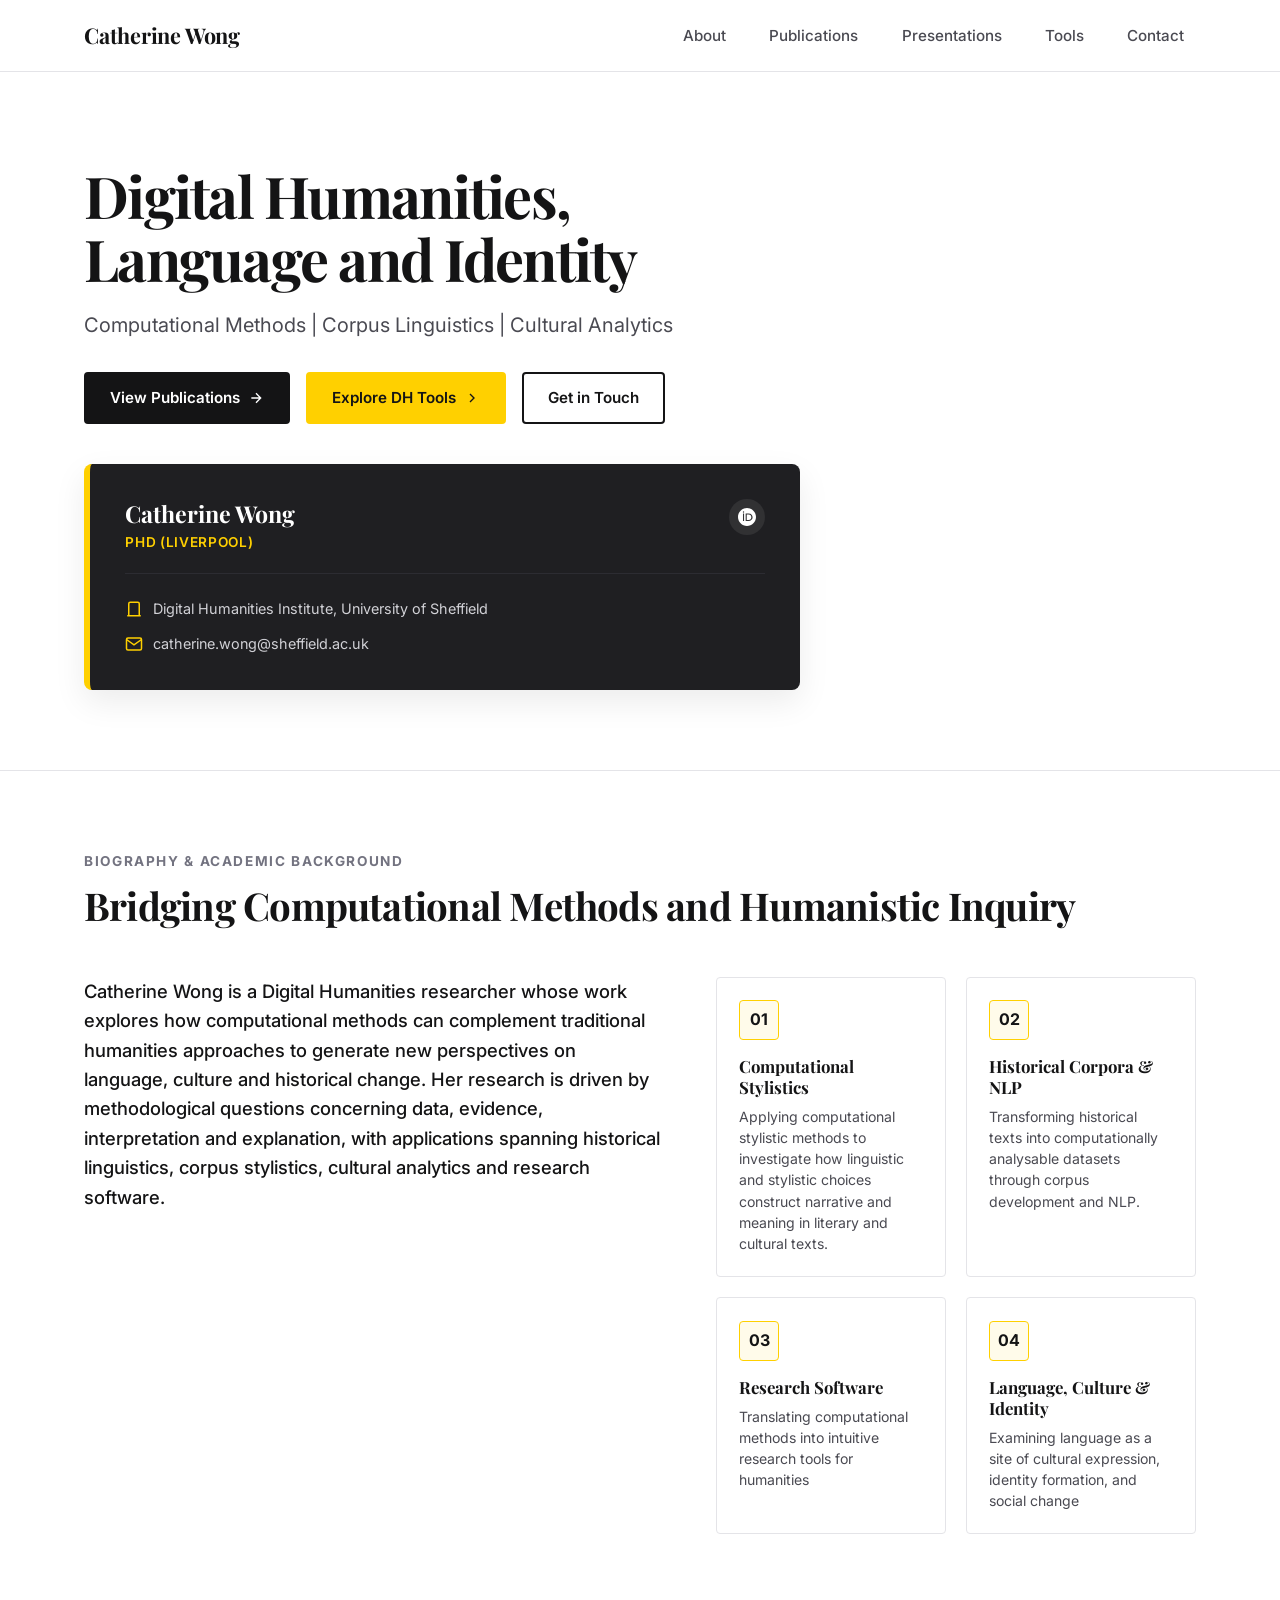
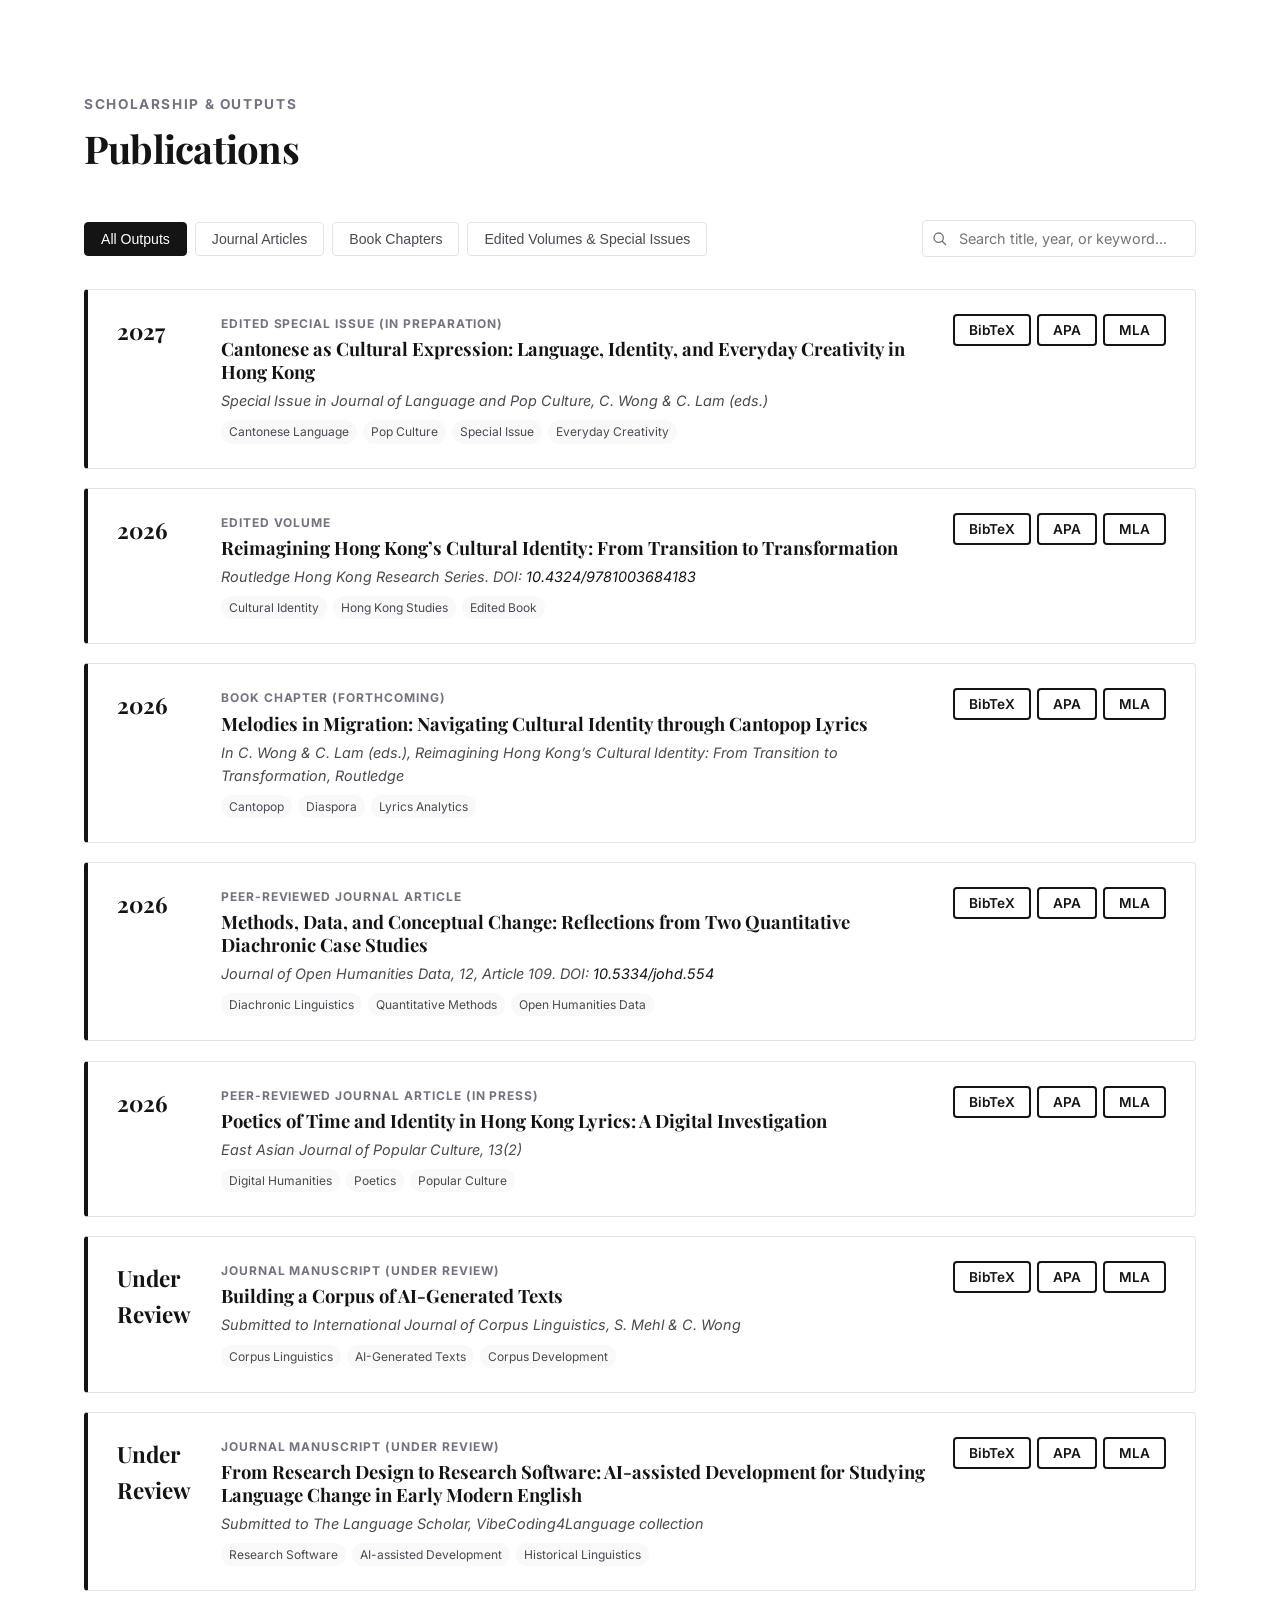
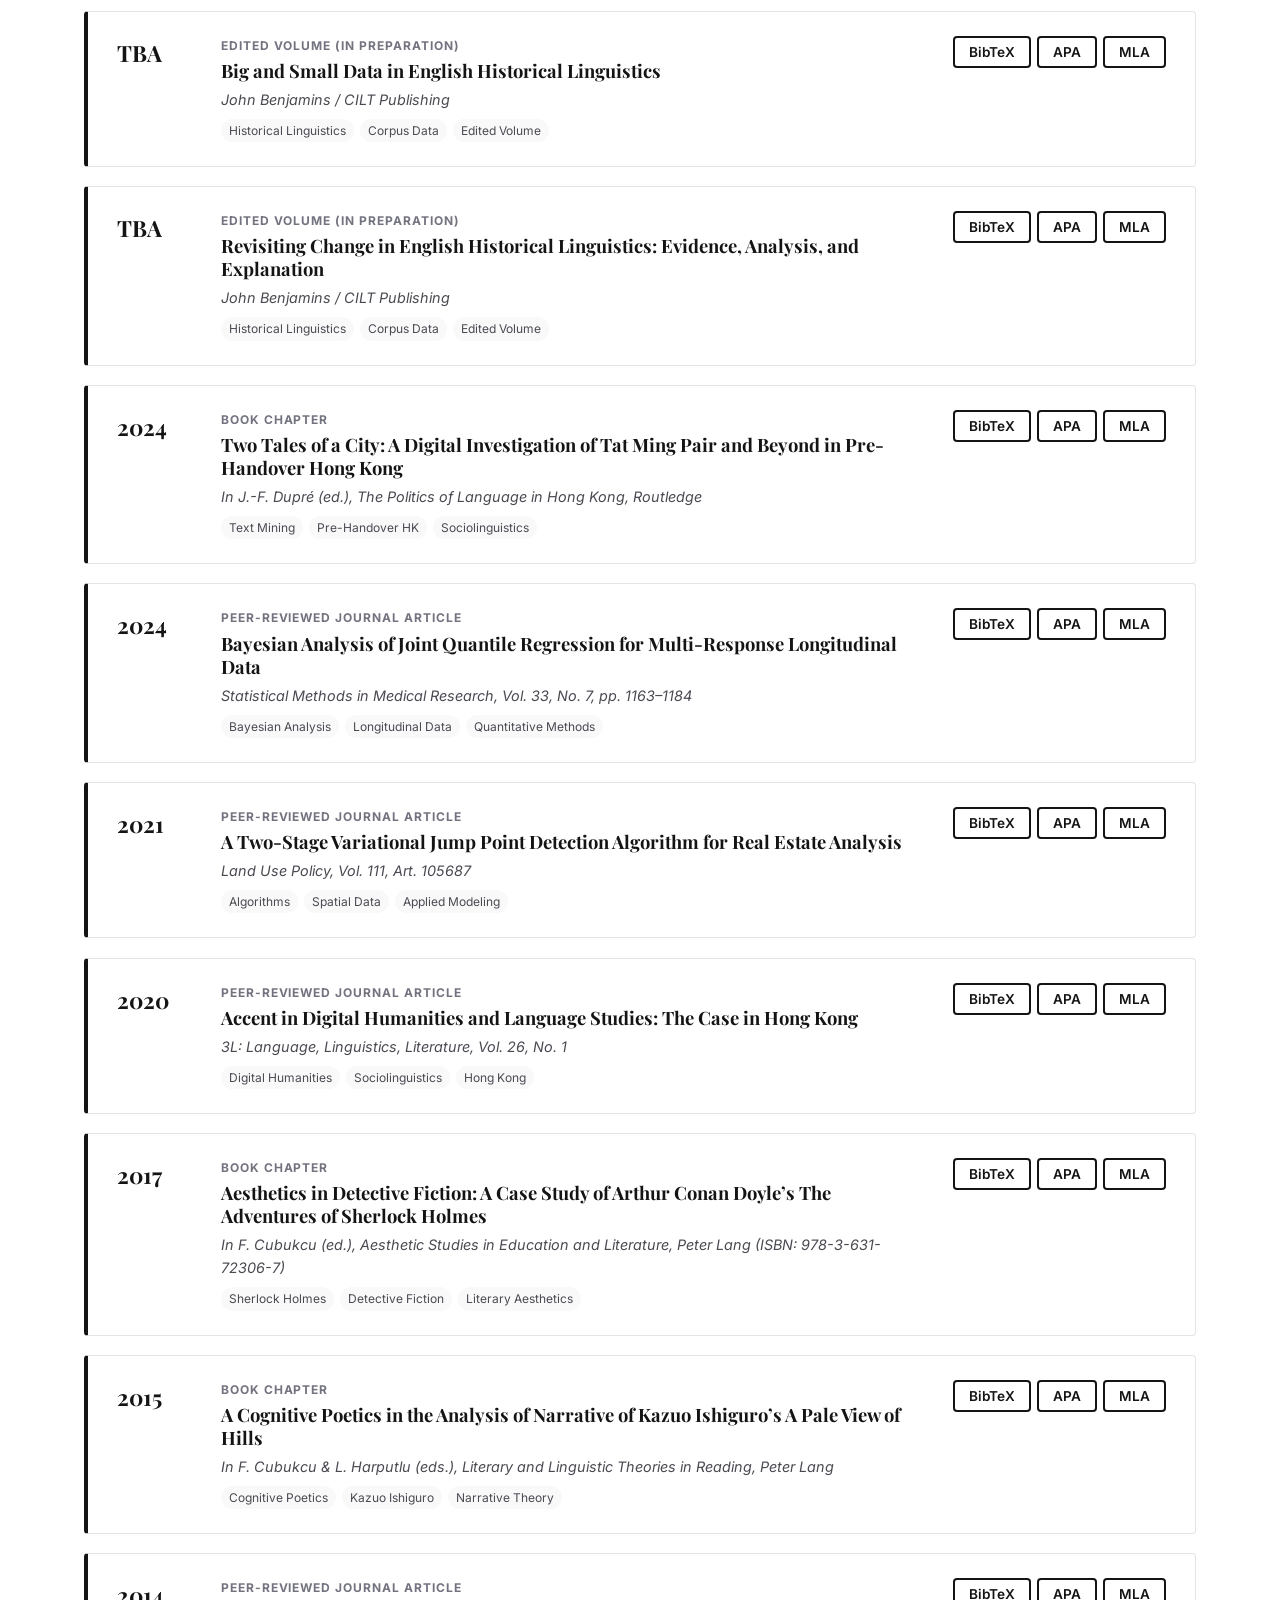
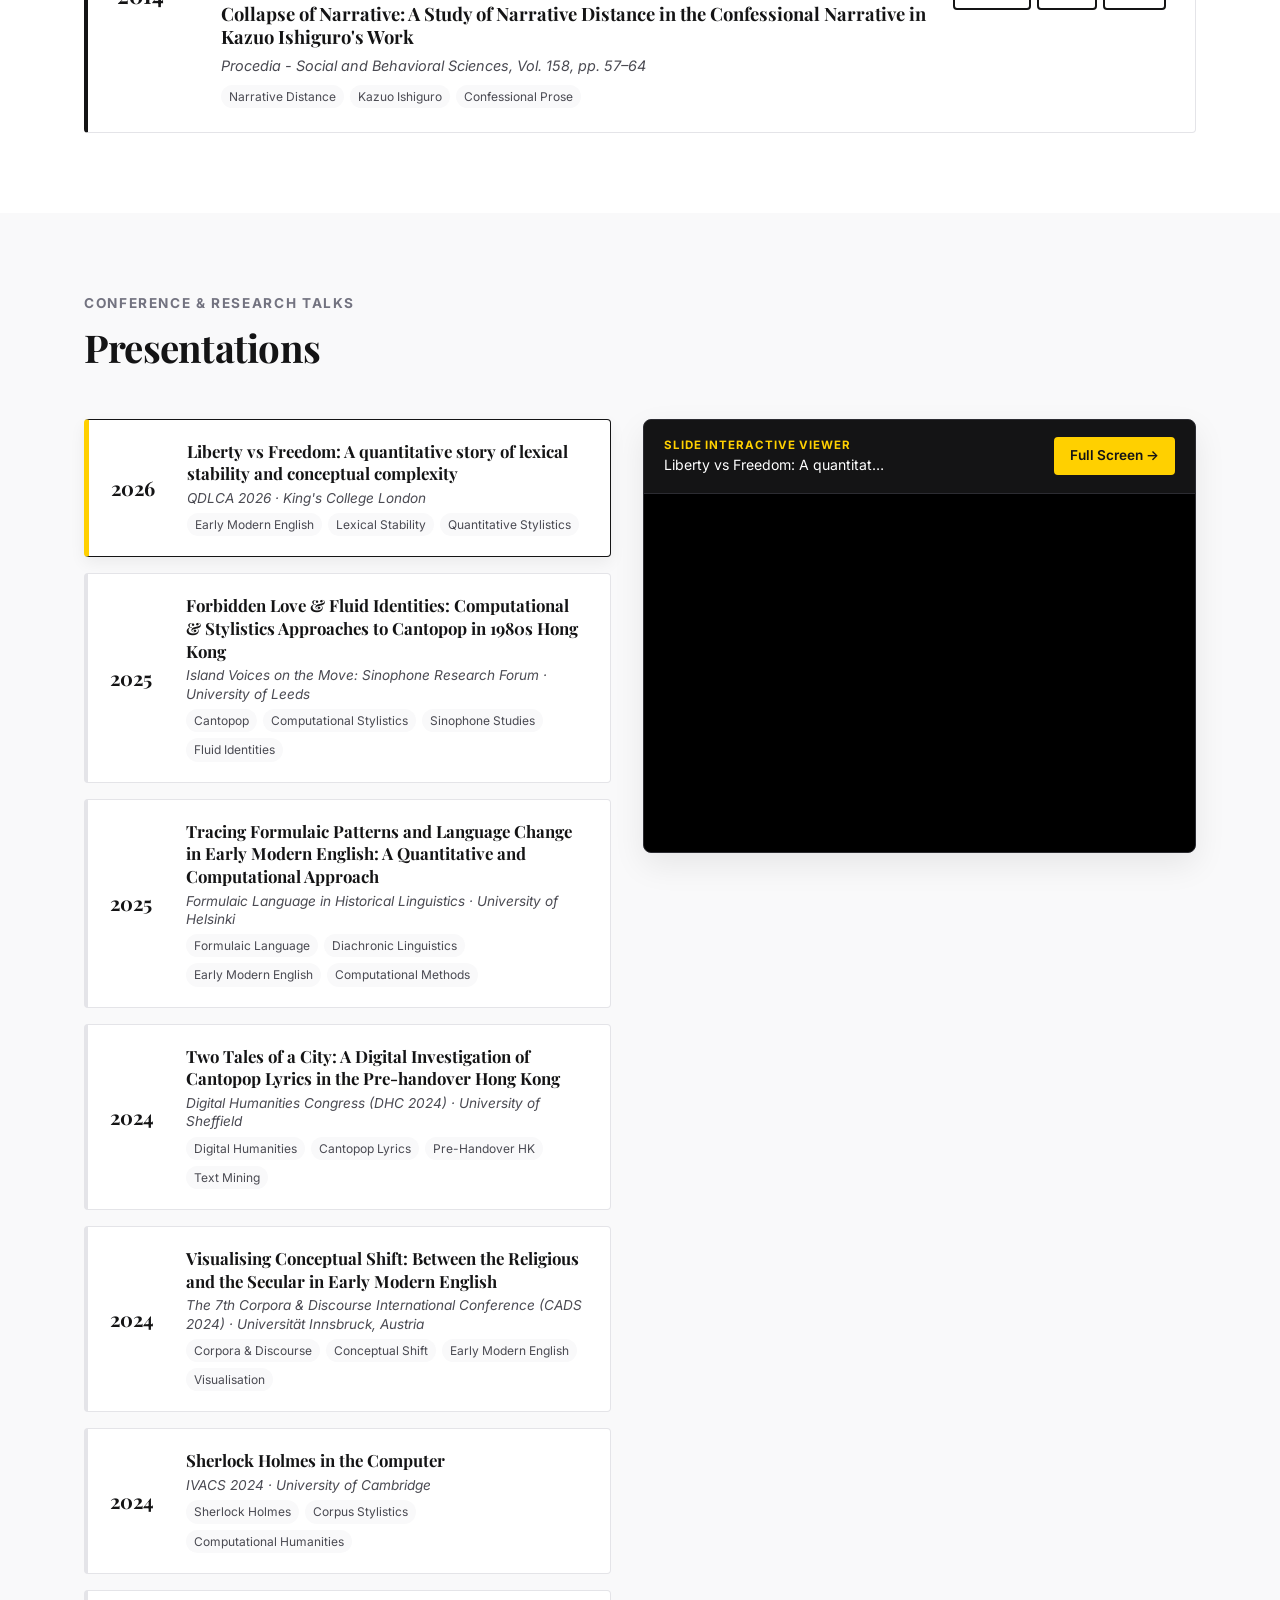
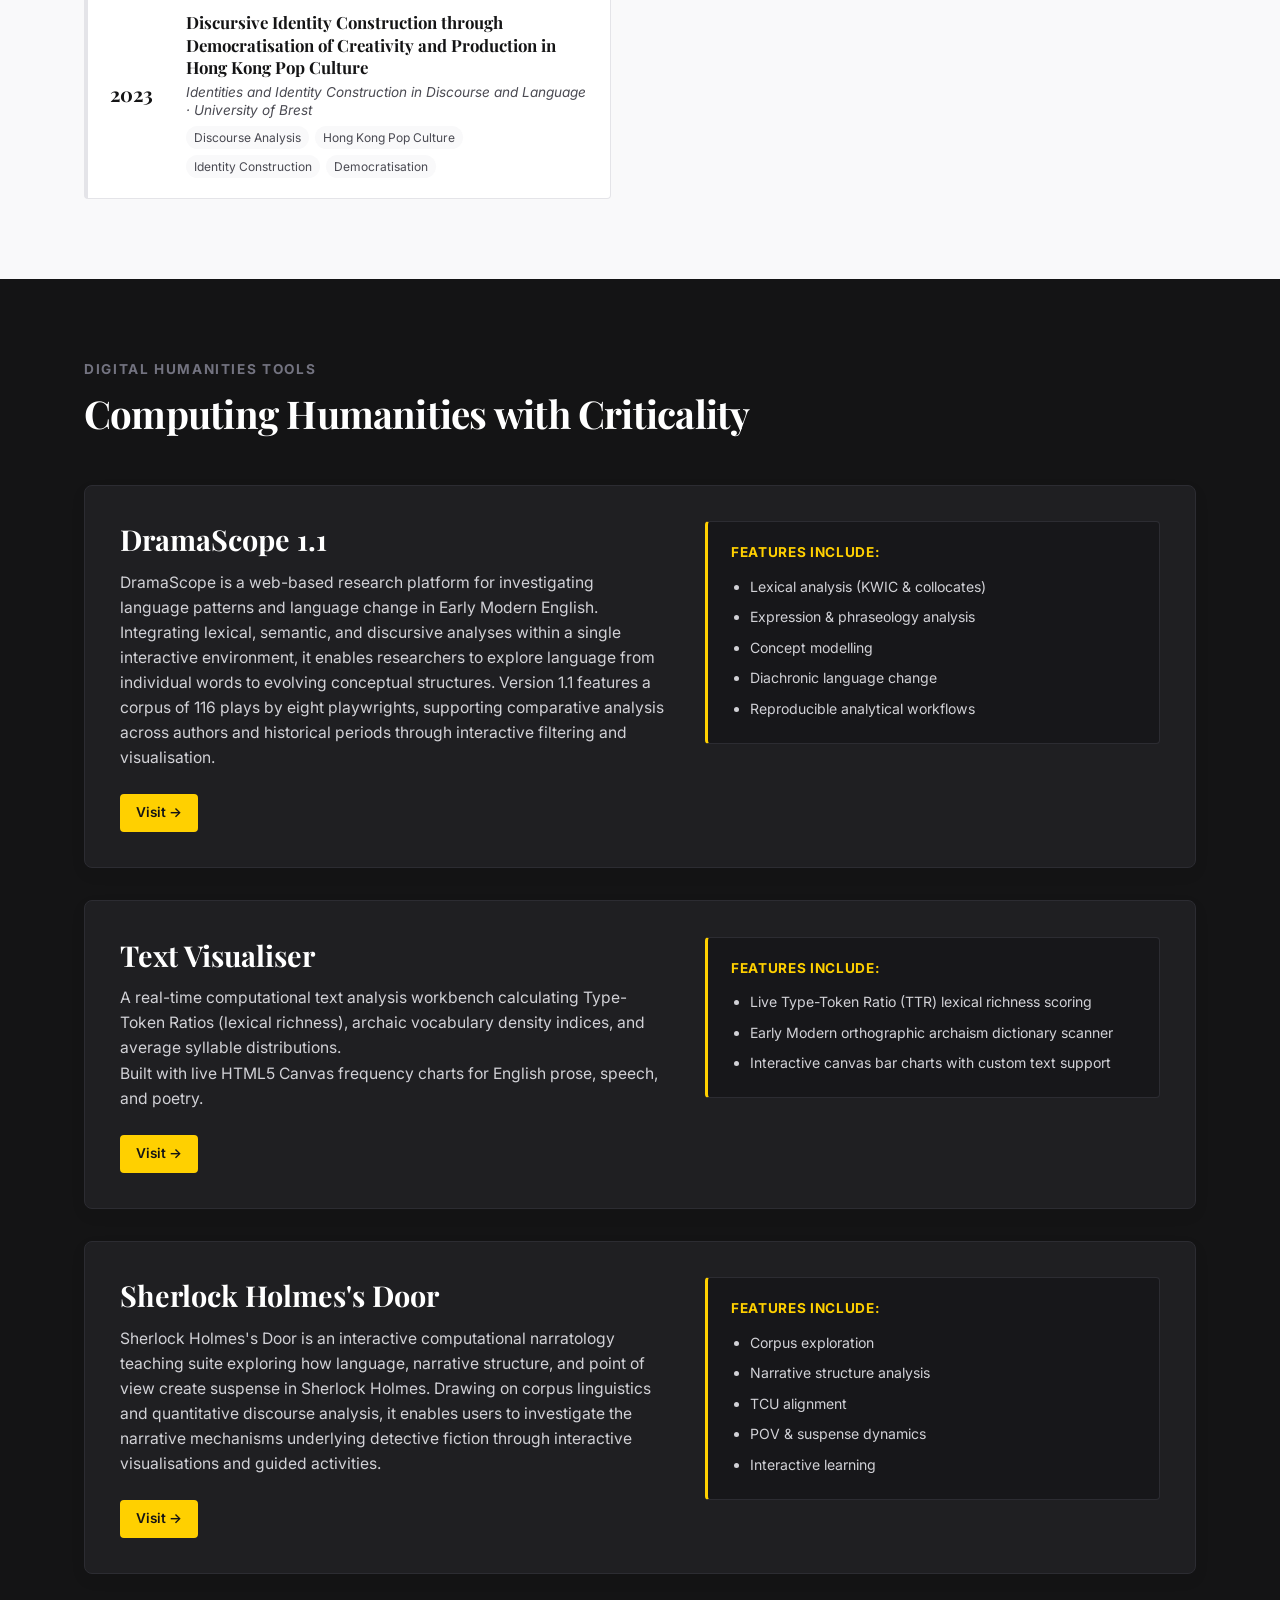
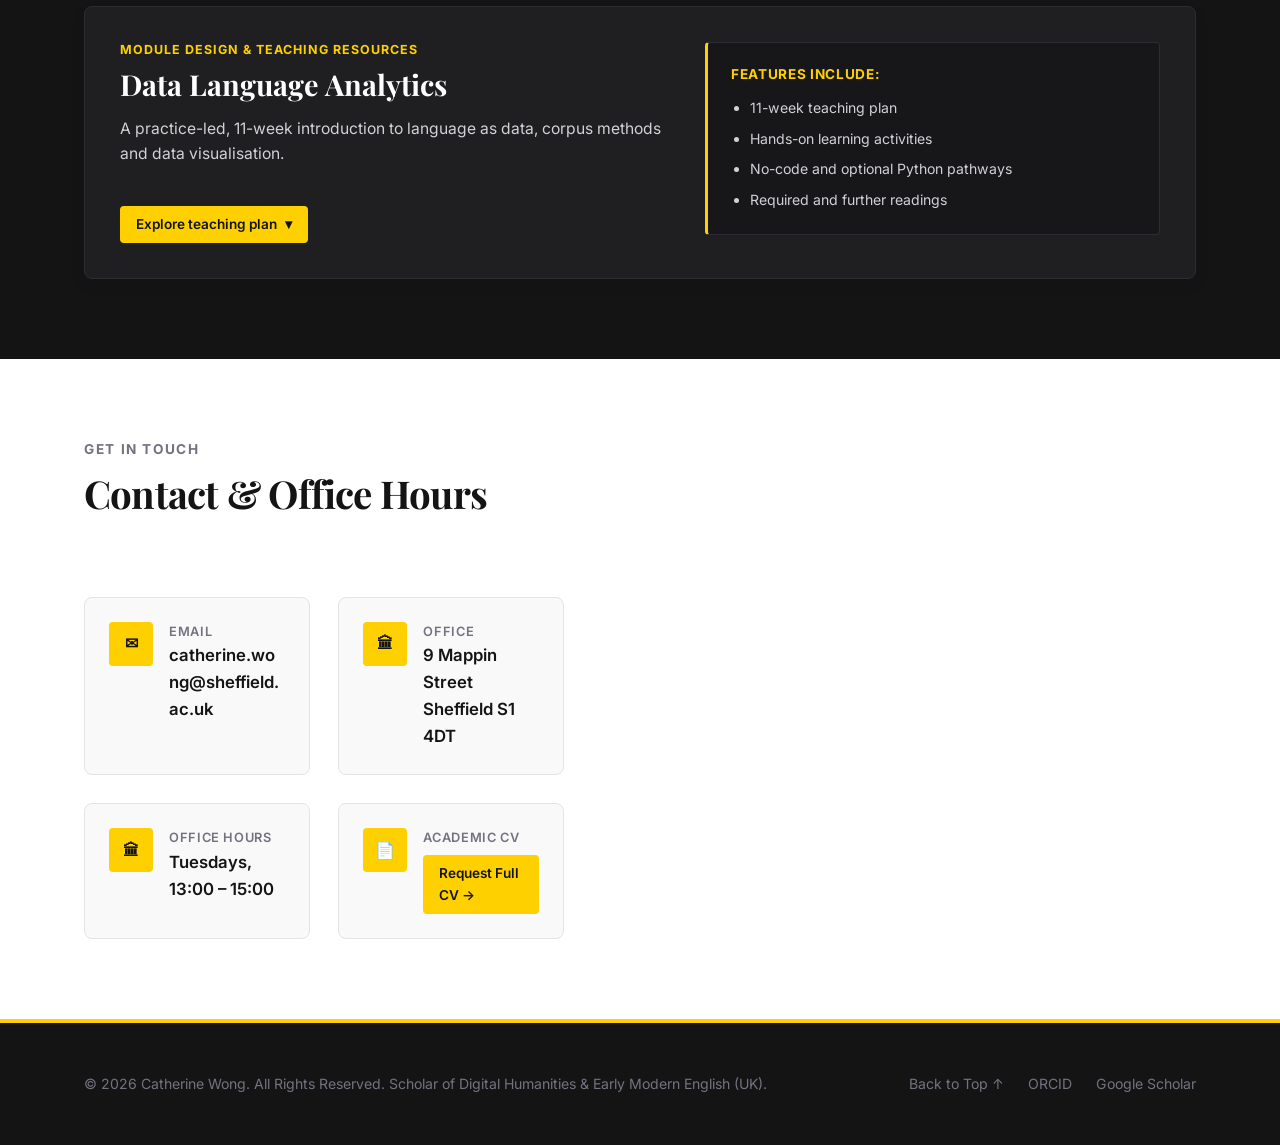
==== commit bed7846d: "Update index.html" ====
--- a/index.html
+++ b/index.html
@@ -243,7 +243,11 @@
             <div class="pub-content">
               <span class="pub-type">Edited Volume</span>
               <h3 class="pub-title">Reimagining Hong Kong’s Cultural Identity: From Transition to Transformation</h3>
-              <div class="pub-venue">Routledge Hong Kong Research Series (ISBN: 978-1-041-16141-7)</div>
+             <div class="pub-venue">
+  Routledge Hong Kong Research Series.
+  DOI: <a href="https://doi.org/10.4324/9781003684183"
+          target="_blank" rel="noopener">10.4324/9781003684183</a>
+</div>
               <div class="pub-tags">
                 <span class="tag-sm">Cultural Identity</span>
                 <span class="tag-sm">Hong Kong Studies</span>
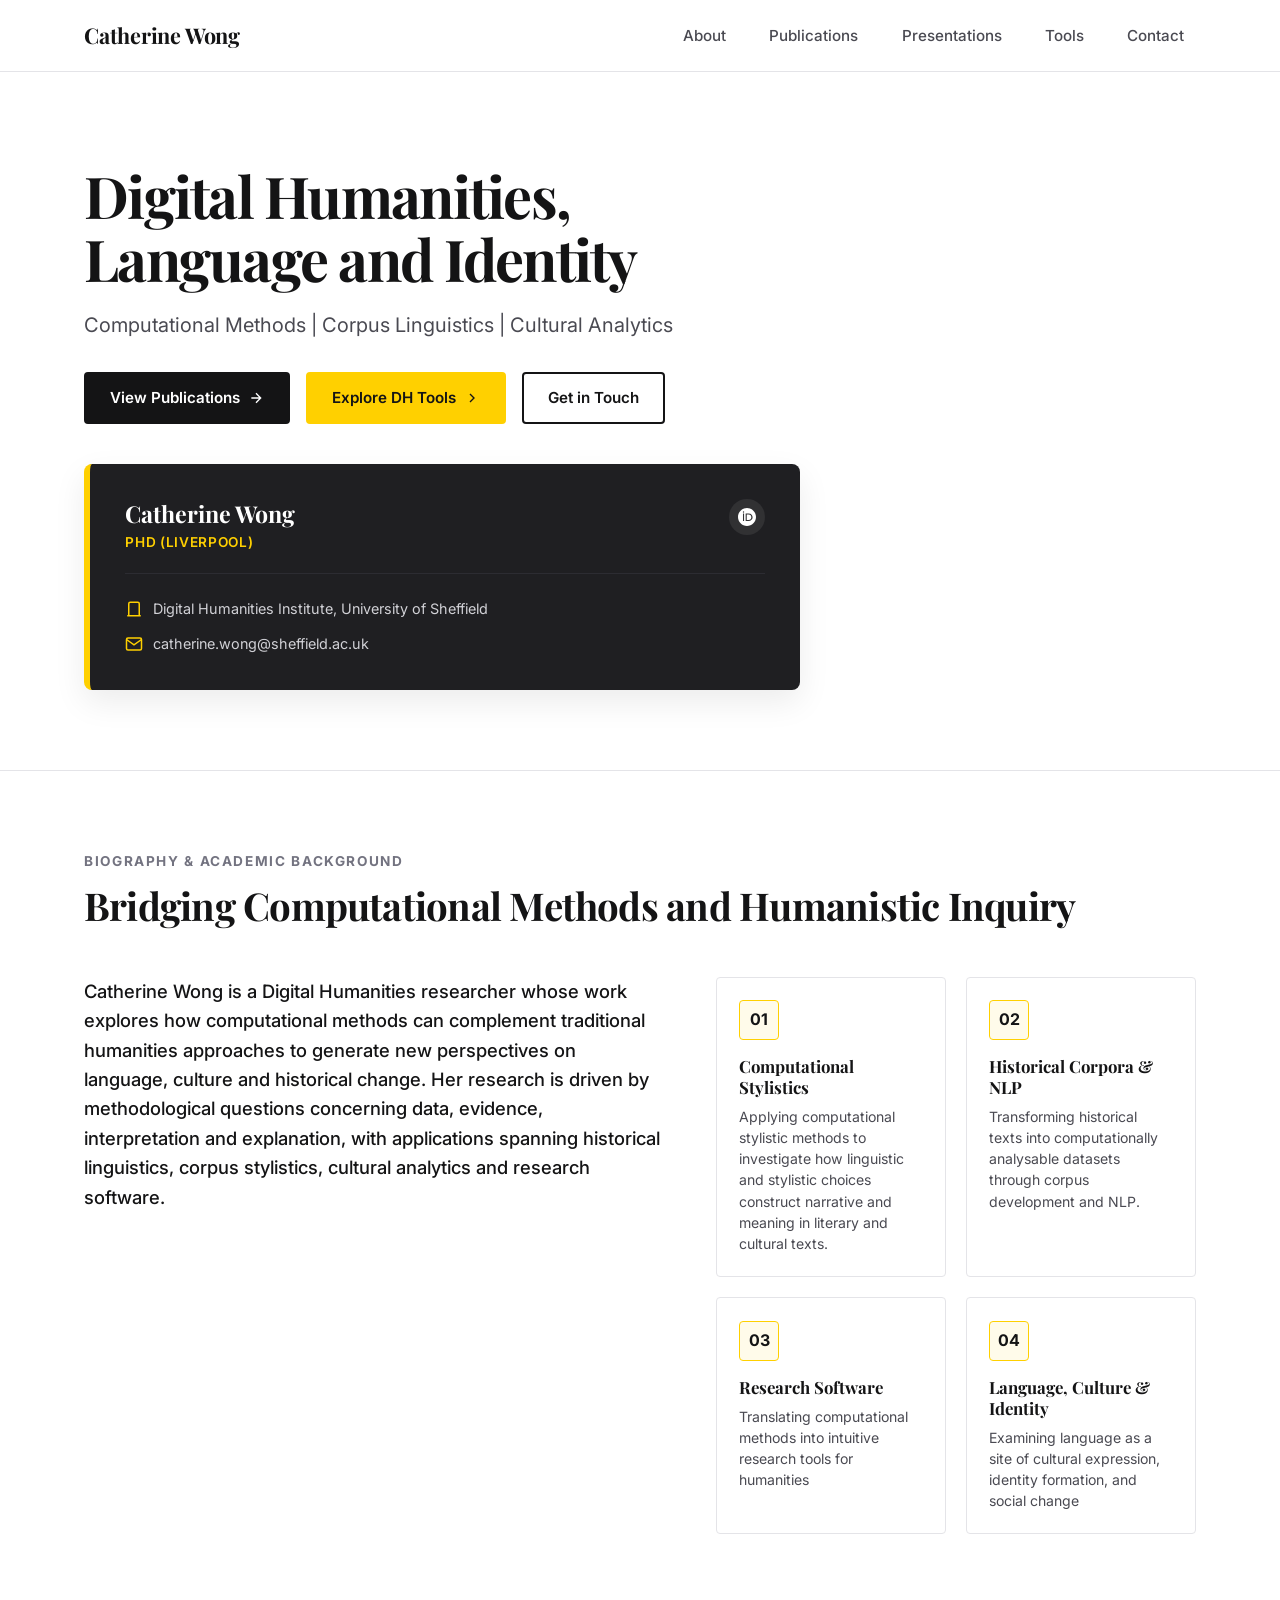
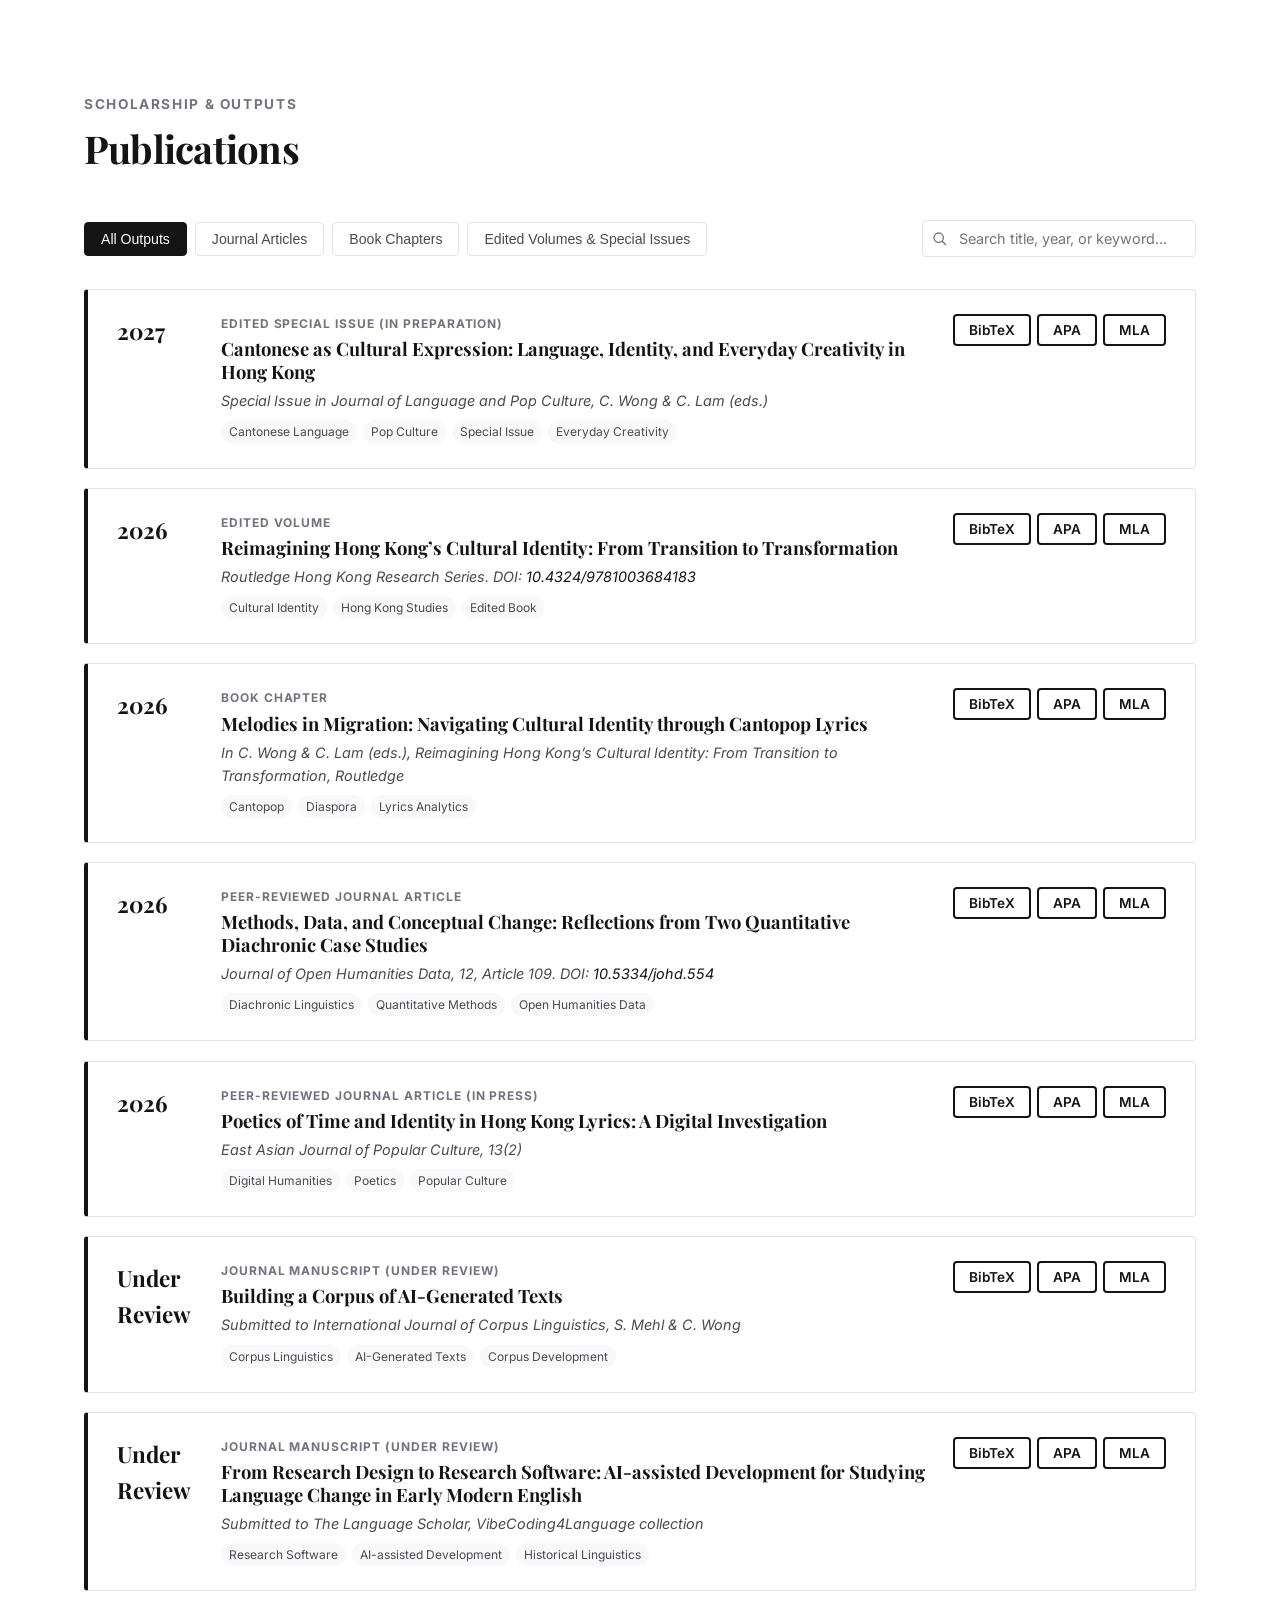
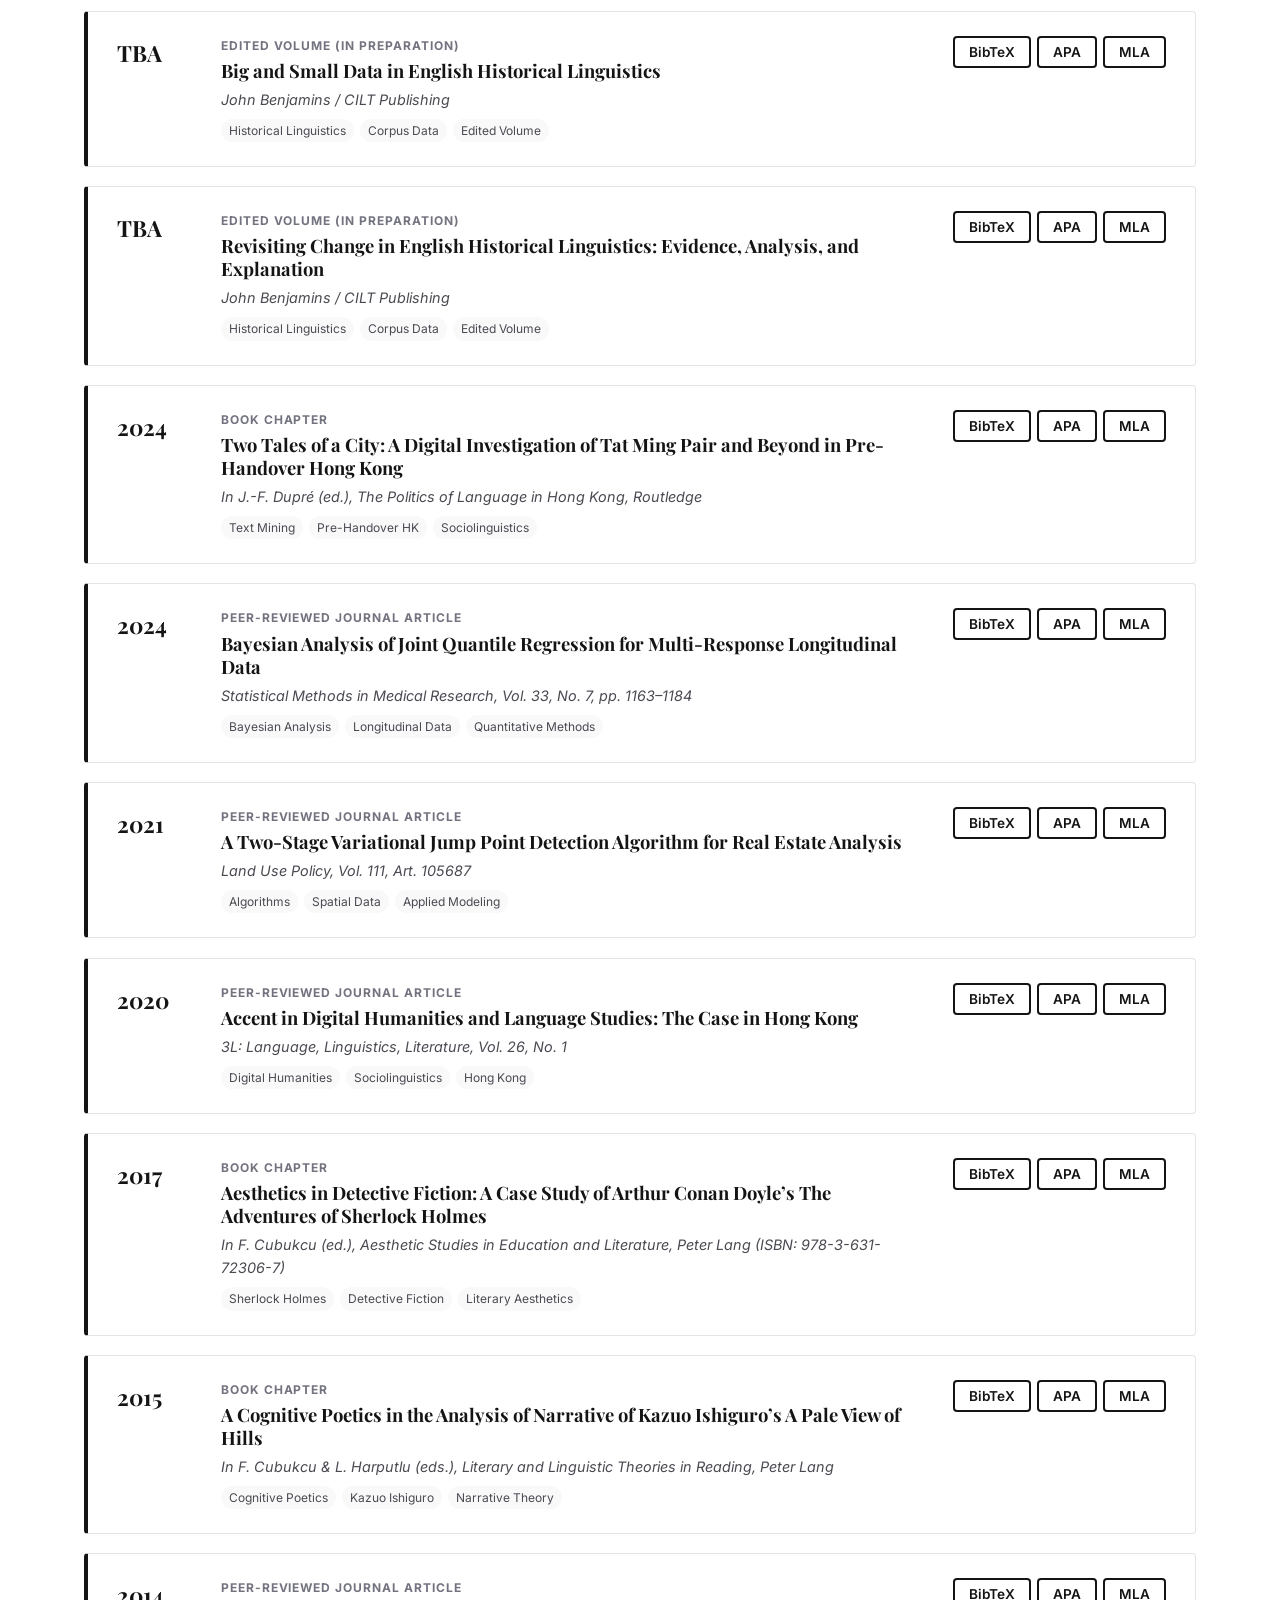
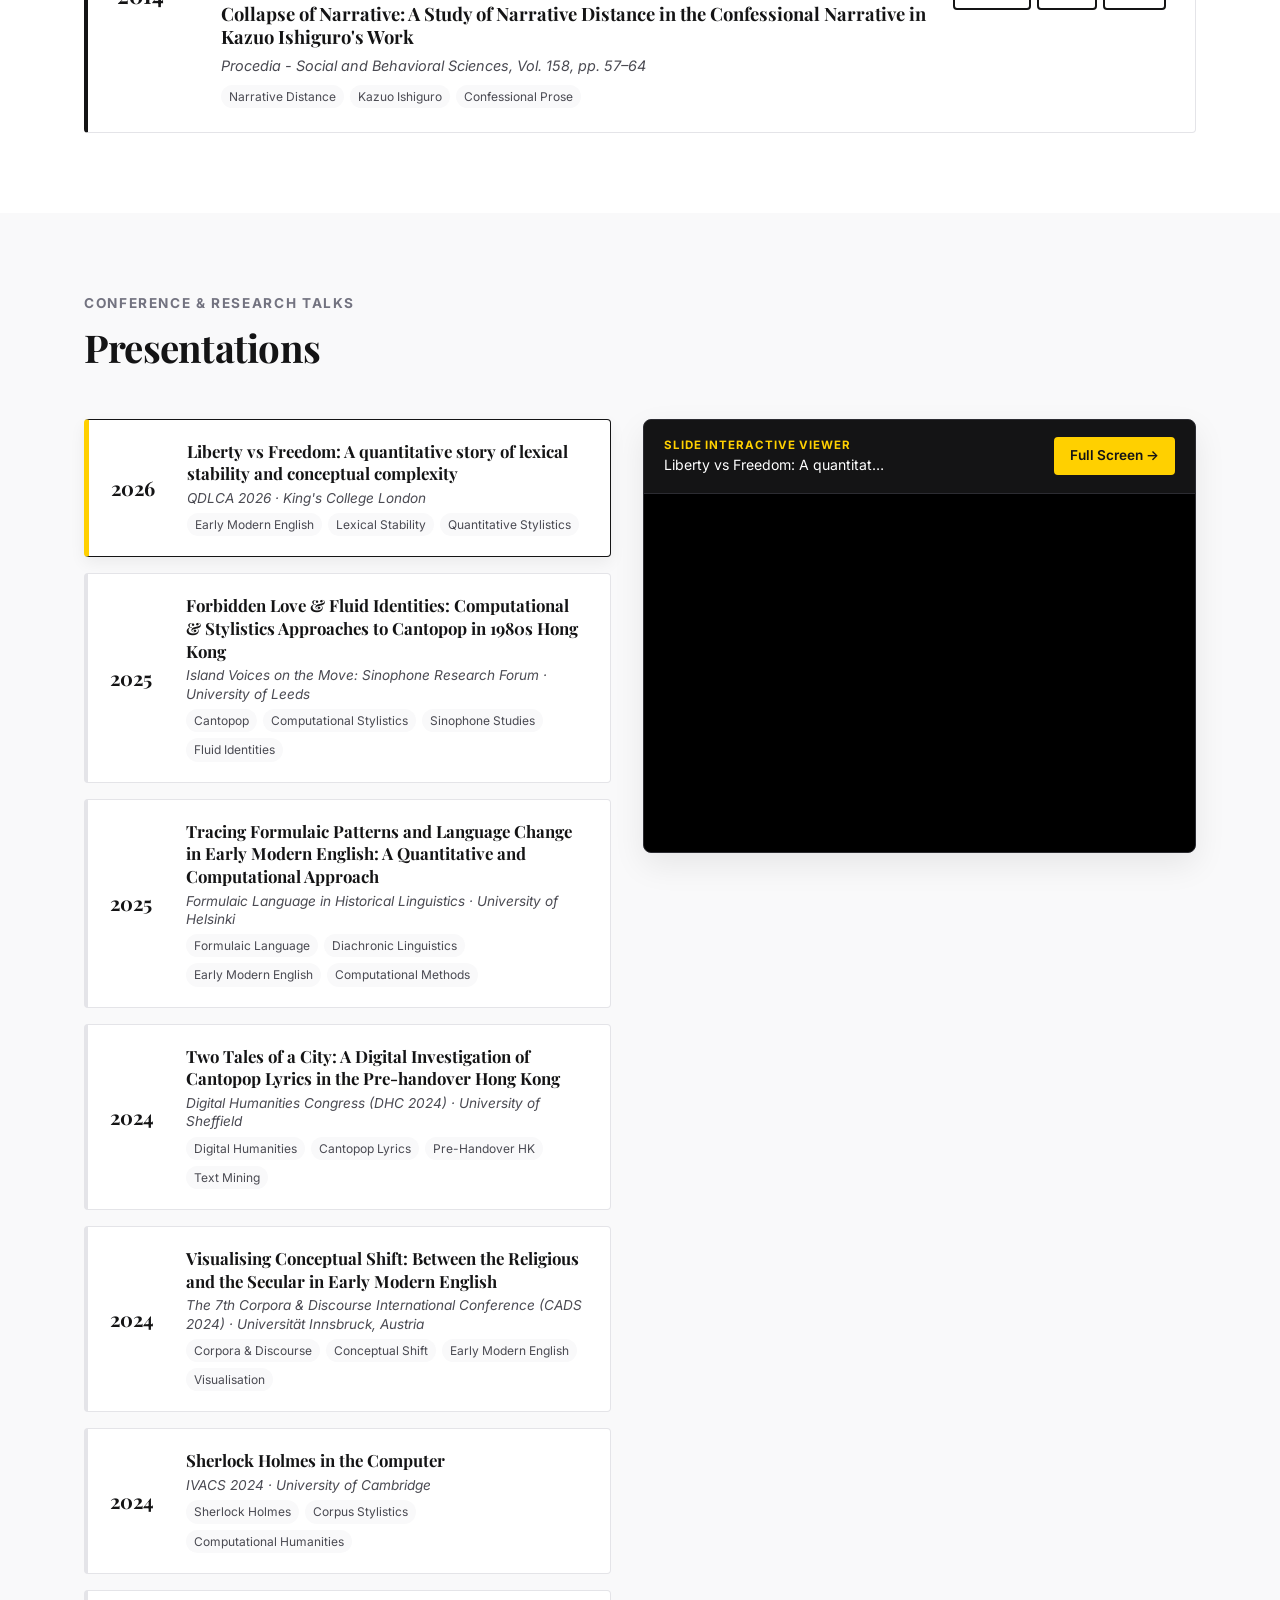
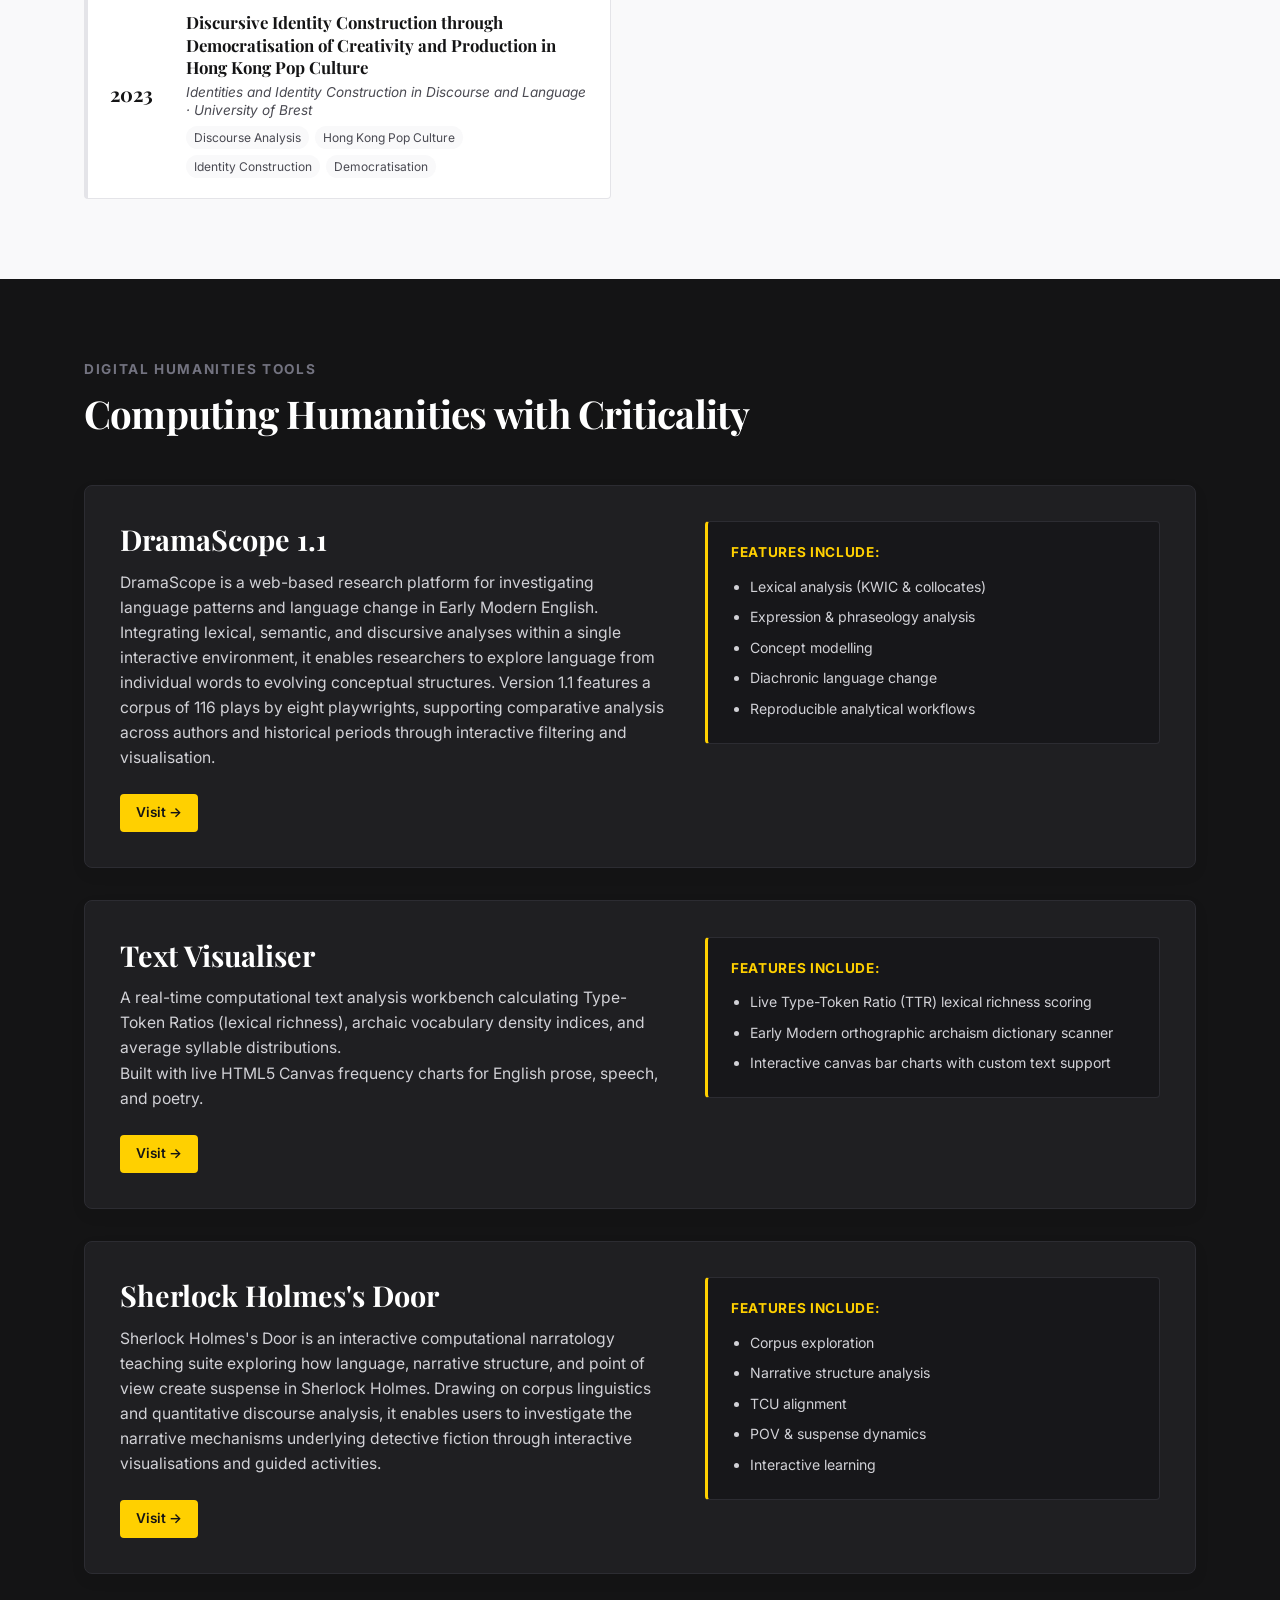
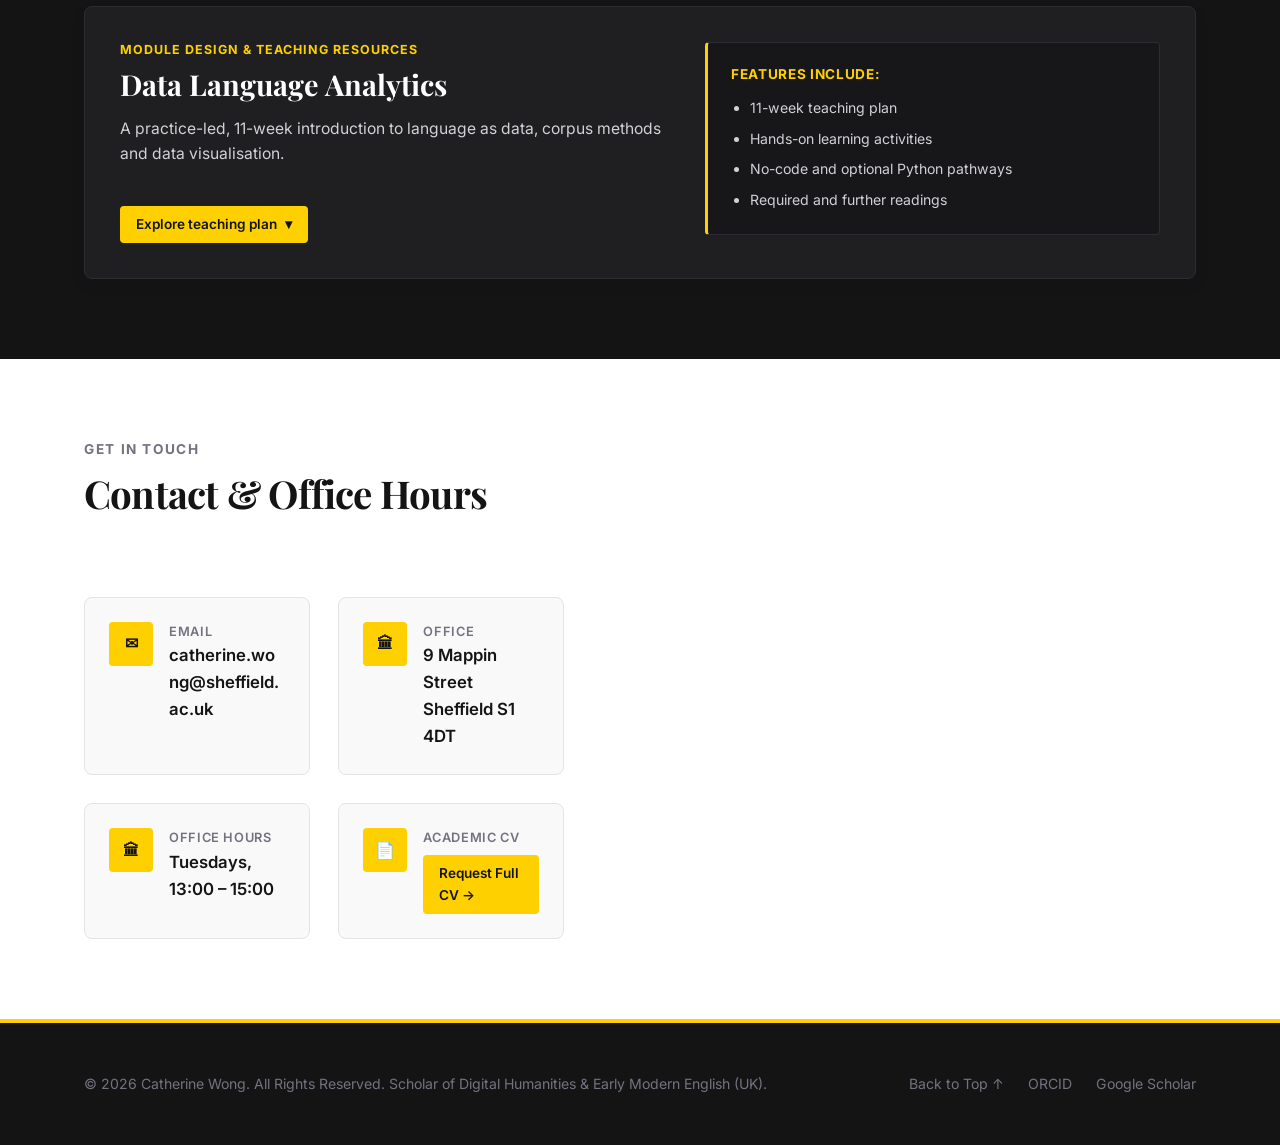
==== commit 67857fe5: "Update index.html" ====
--- a/index.html
+++ b/index.html
@@ -275,7 +275,7 @@
           <article class="pub-item" data-type="chapter">
             <div class="pub-year">2026</div>
             <div class="pub-content">
-              <span class="pub-type">Book Chapter (Forthcoming)</span>
+              <span class="pub-type">Book Chapter</span>
               <h3 class="pub-title">Melodies in Migration: Navigating Cultural Identity through Cantopop Lyrics</h3>
               <div class="pub-venue">In C. Wong &amp; C. Lam (eds.), <em>Reimagining Hong Kong’s Cultural Identity: From Transition to Transformation</em>, Routledge</div>
               <div class="pub-tags">
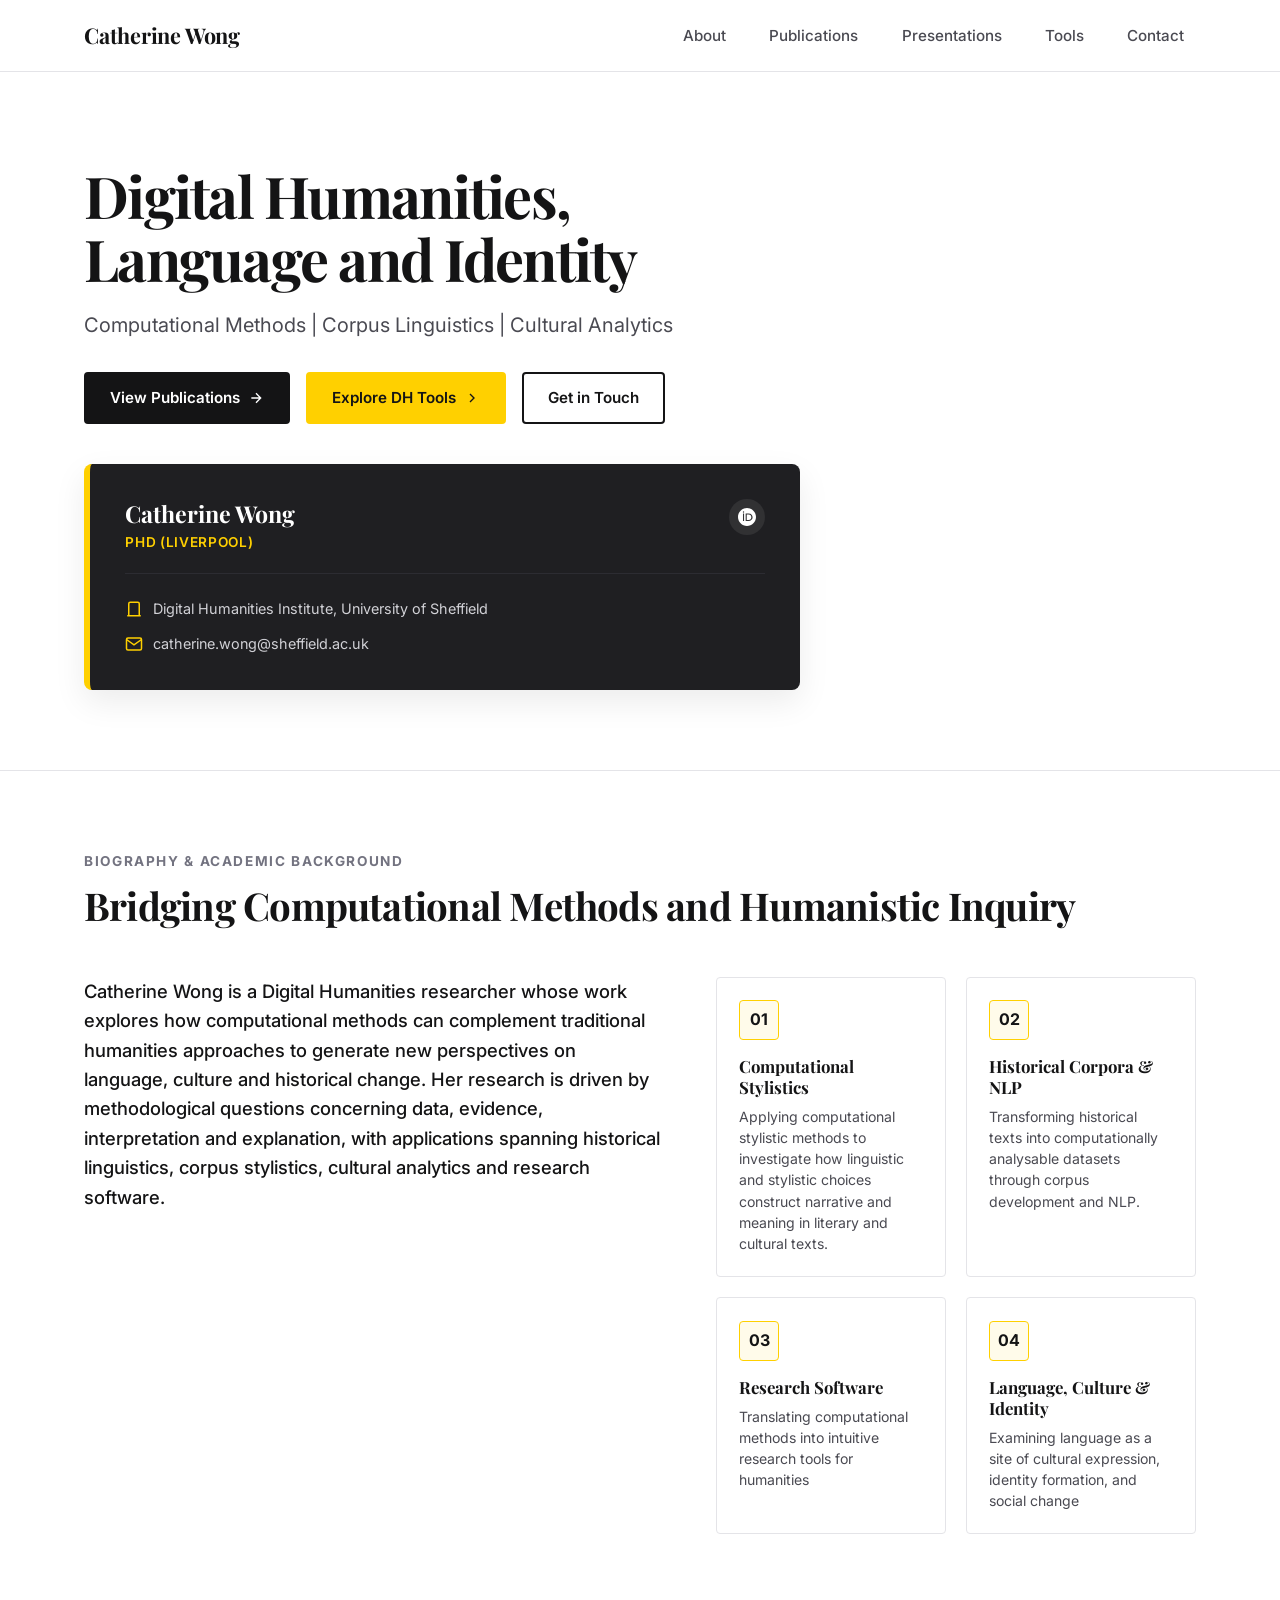
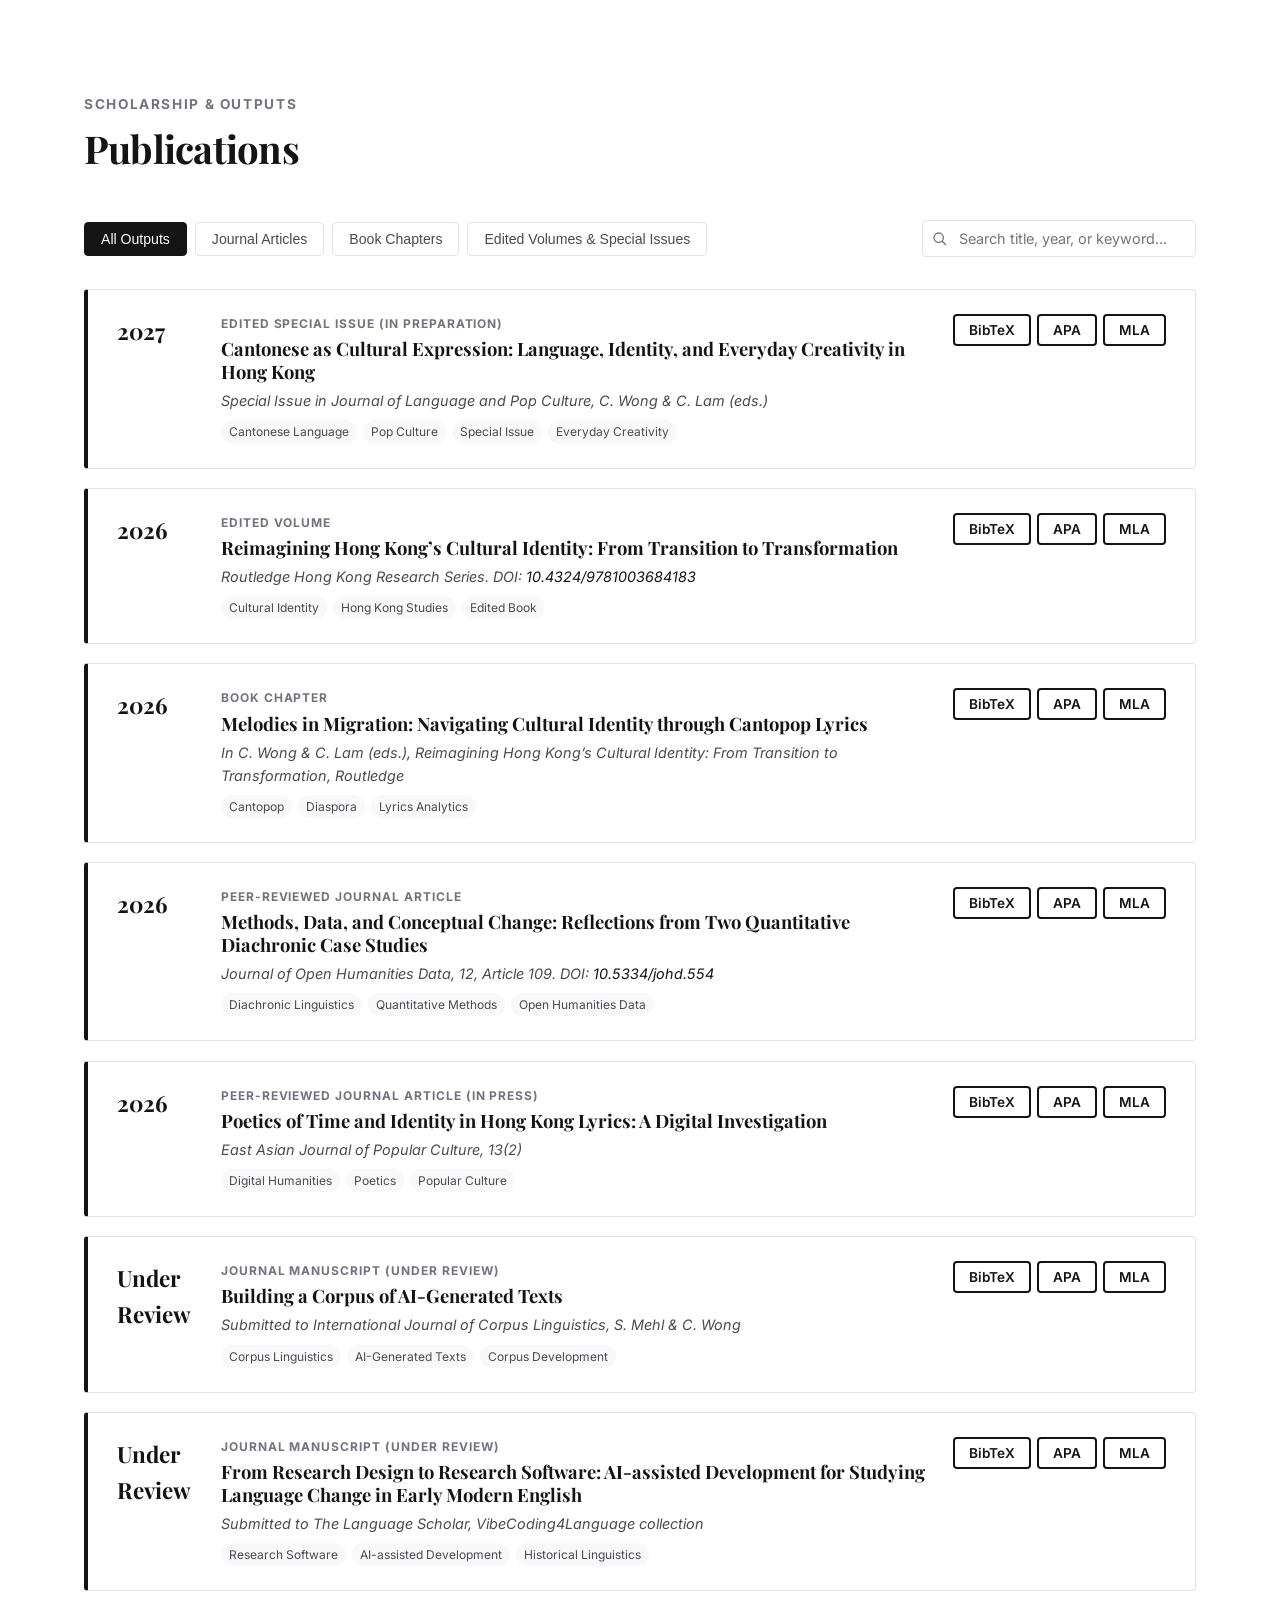
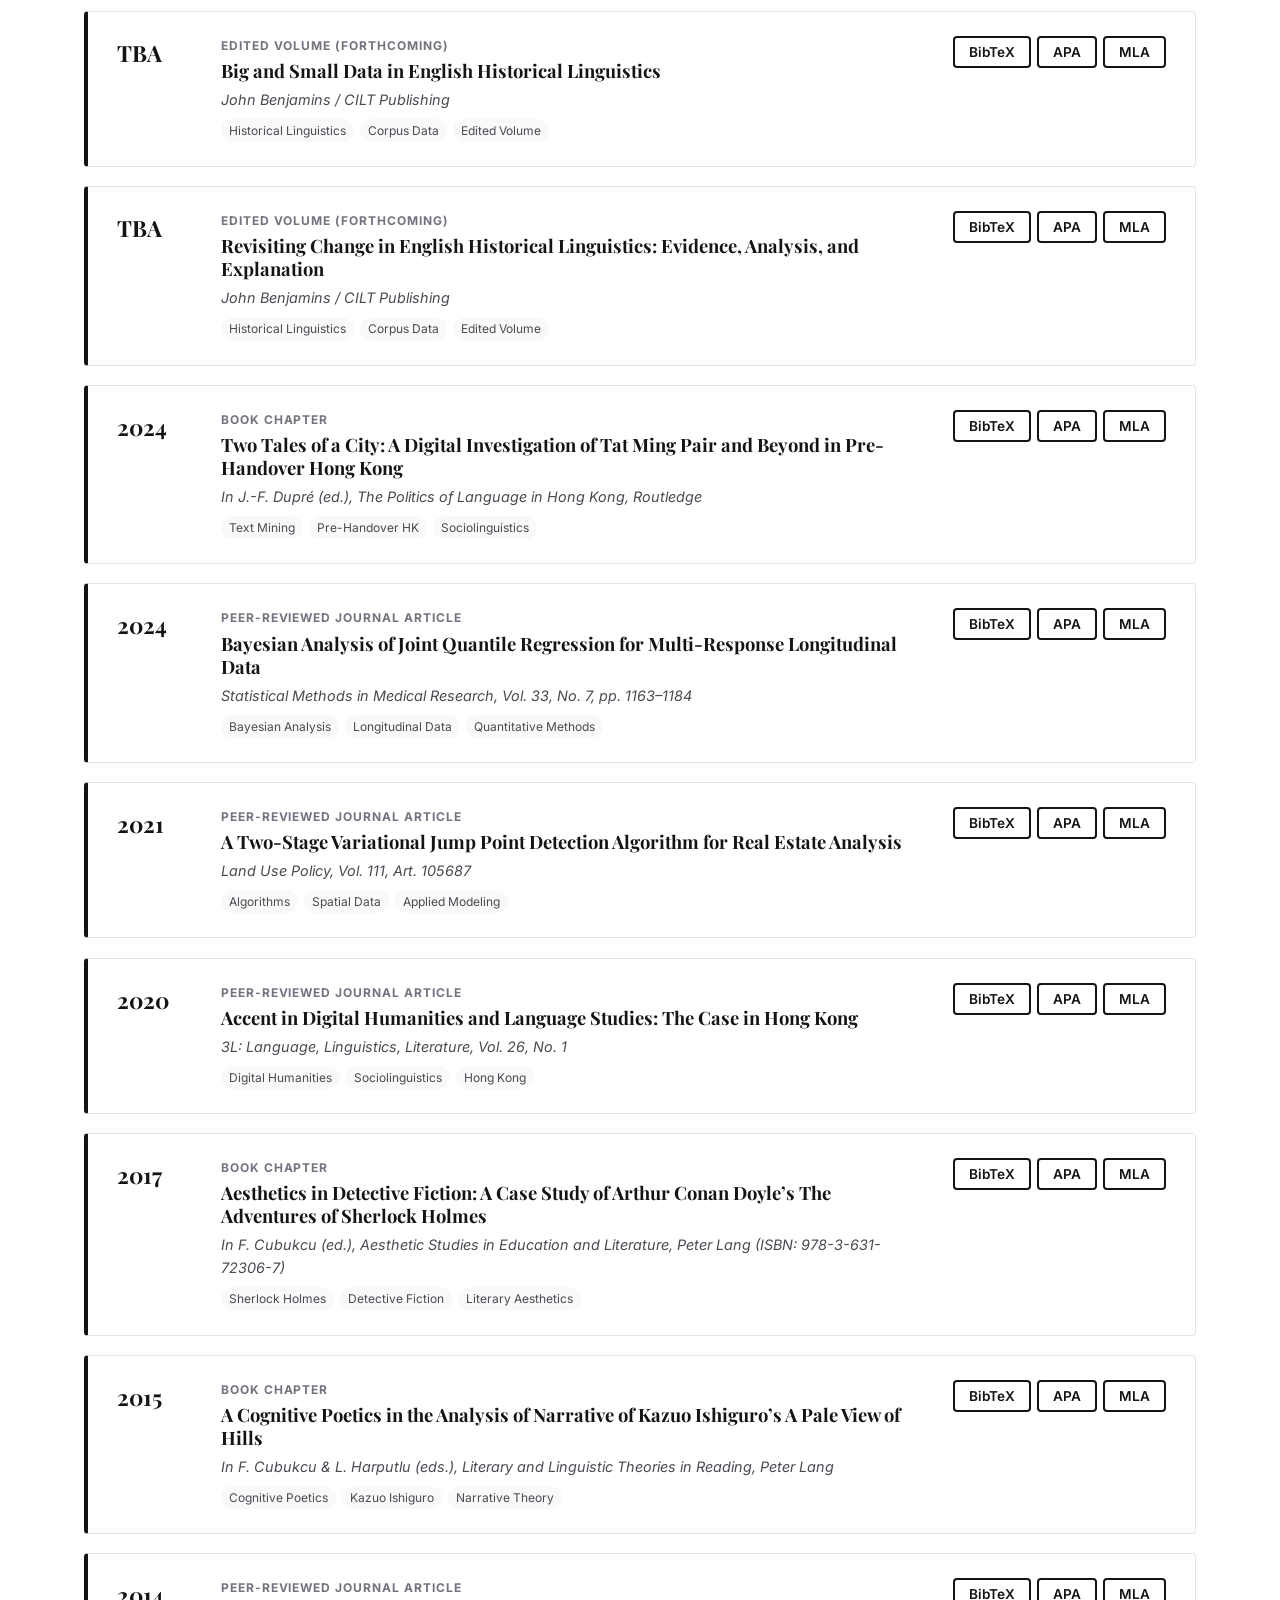
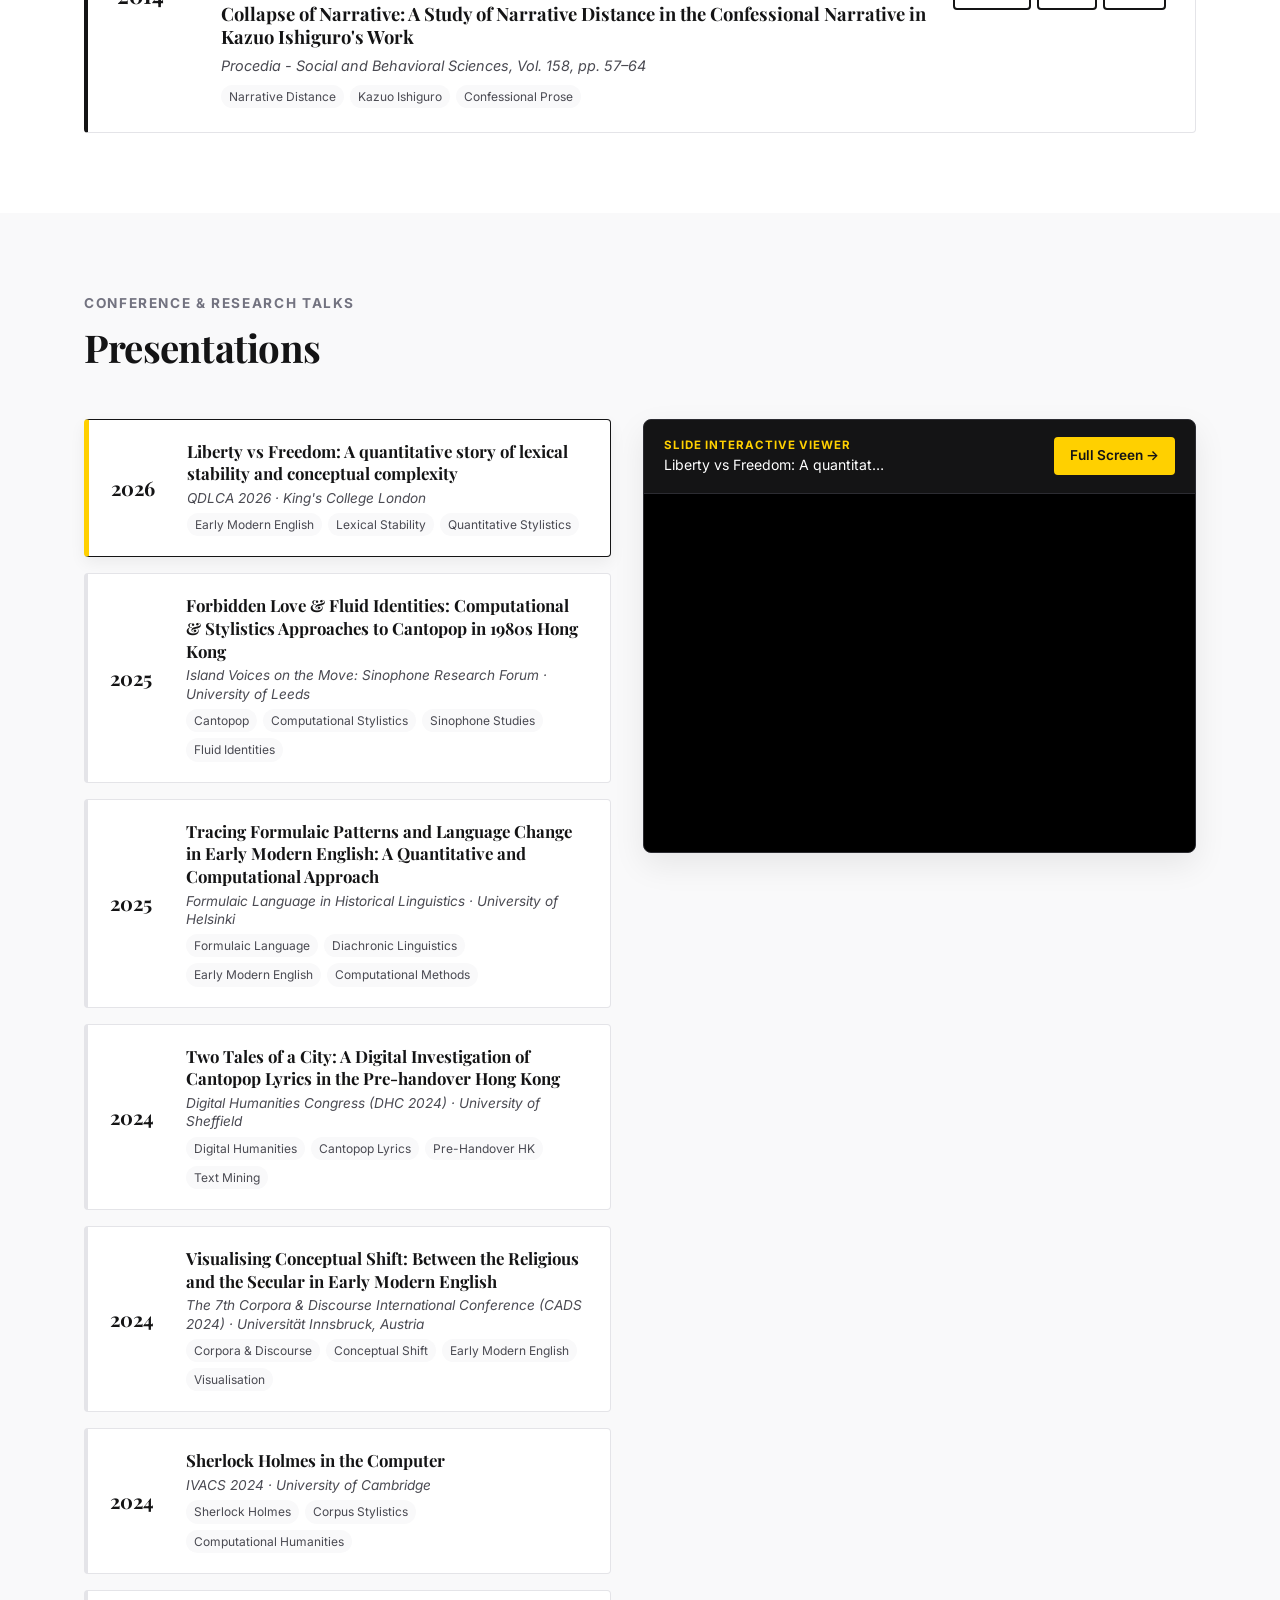
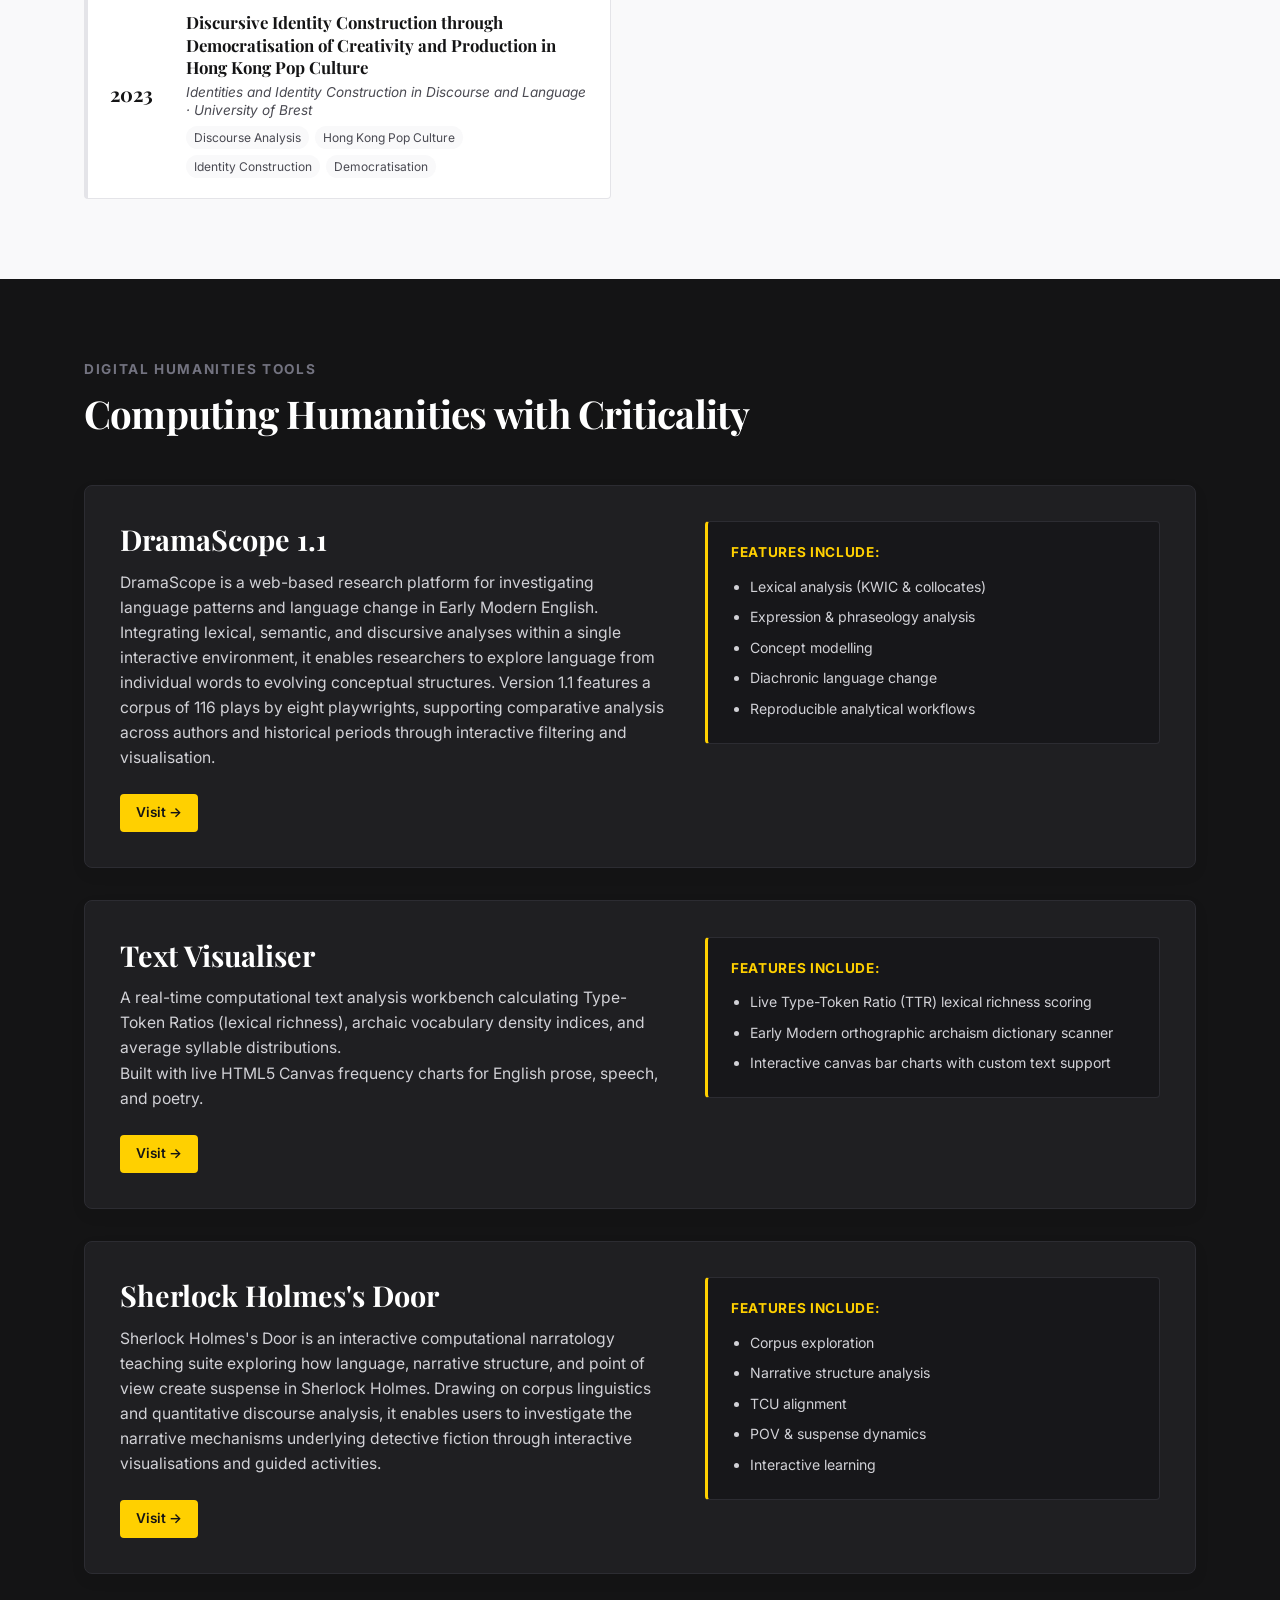
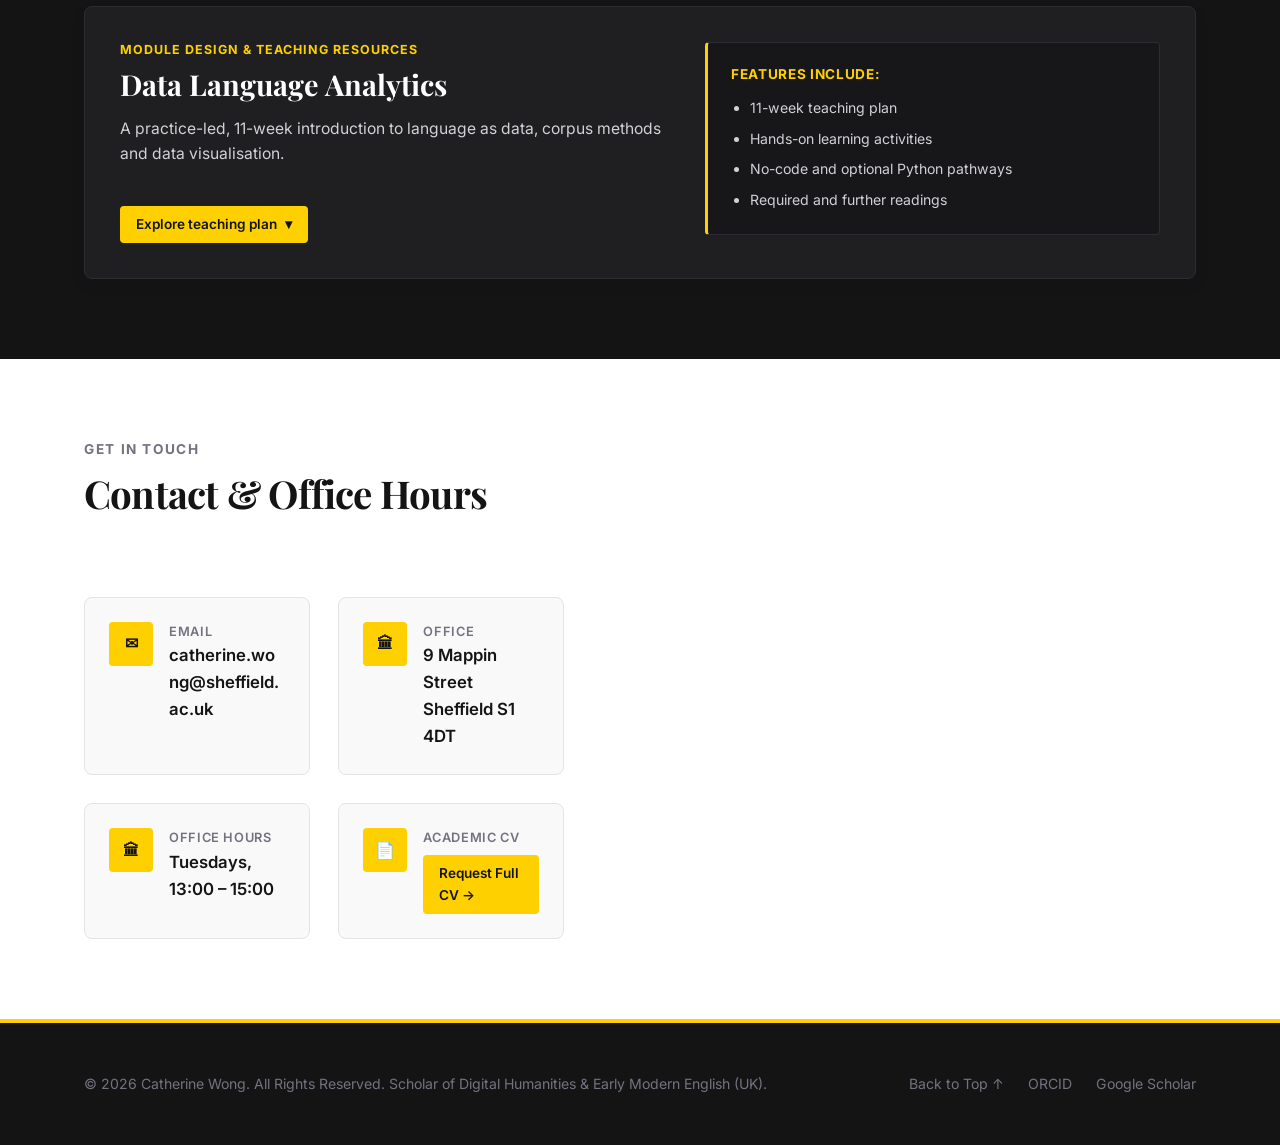
==== commit 3b46393d: "Update index.html" ====
--- a/index.html
+++ b/index.html
@@ -261,13 +261,13 @@
   publisher={Routledge},
   series={Routledge Hong Kong Research Series},
   year={2026},
-  isbn={978-1-041-16141-7},
-  note={Forthcoming}
-}">BibTeX</button>
-              <button class="btn btn-outline btn-sm cite-apa-btn" onclick="copyCitation(this, 'apa')"
-                data-apa="Wong, C., &amp; Lam, C. (Eds.). (2026). Reimagining Hong Kong's Cultural Identity: From Transition to Transformation. Routledge. (Forthcoming).">APA</button>
-              <button class="btn btn-outline btn-sm cite-mla-btn" onclick="copyCitation(this, 'mla')"
-                data-mla="Wong, Catherine, and Charles Lam, editors. Reimagining Hong Kong's Cultural Identity: From Transition to Transformation. Routledge, 2026. Forthcoming.">MLA</button>
+    isbn={978-1-041-16141-7},
+  doi={10.4324/9781003684183}
+}">BibTeX</button>
+              <button class="btn btn-outline btn-sm cite-apa-btn" onclick="copyCitation(this, 'apa')"
+                data-apa="Wong, C., &amp; Lam, C. (Eds.). (2026). Reimagining Hong Kong's Cultural Identity: From Transition to Transformation. Routledge. https://doi.org/10.4324/9781003684183.">APA</button>
+              <button class="btn btn-outline btn-sm cite-mla-btn" onclick="copyCitation(this, 'mla')"
+                data-mla="Wong, Catherine, and Charles Lam, editors. Reimagining Hong Kong's Cultural Identity: From Transition to Transformation. Routledge, 2026. https://doi.org/10.4324/9781003684183.">MLA</button>
             </div>
           </article>
 
@@ -291,13 +291,13 @@
   booktitle={Reimagining Hong Kong's Cultural Identity: From Transition to Transformation},
   editor={Wong, Catherine and Lam, Charles},
   publisher={Routledge},
-  year={2026},
-  note={Forthcoming}
-}">BibTeX</button>
-              <button class="btn btn-outline btn-sm cite-apa-btn" onclick="copyCitation(this, 'apa')"
-                data-apa="Wong, C. (2026). Melodies in Migration: Navigating Cultural Identity through Cantopop Lyrics. In C. Wong &amp; C. Lam (Eds.), Reimagining Hong Kong's Cultural Identity: From Transition to Transformation. Routledge. (Forthcoming).">APA</button>
-              <button class="btn btn-outline btn-sm cite-mla-btn" onclick="copyCitation(this, 'mla')"
-                data-mla='Wong, Catherine. "Melodies in Migration: Navigating Cultural Identity through Cantopop Lyrics." Reimagining Hong Kong&#39;s Cultural Identity: From Transition to Transformation, edited by Catherine Wong and Charles Lam, Routledge, 2026. Forthcoming.'>MLA</button>
+   year={2026},
+  doi={10.4324/9781003684183-3}
+}">BibTeX</button>
+              <button class="btn btn-outline btn-sm cite-apa-btn" onclick="copyCitation(this, 'apa')"
+                data-apa="Wong, C. (2026). Melodies in Migration: Navigating Cultural Identity through Cantopop Lyrics. In C. Wong &amp; C. Lam (Eds.), Reimagining Hong Kong's Cultural Identity: From Transition to Transformation. Routledge. https://doi.org/10.4324/9781003684183-3.">APA</button>
+              <button class="btn btn-outline btn-sm cite-mla-btn" onclick="copyCitation(this, 'mla')"
+                data-mla='Wong, Catherine. "Melodies in Migration: Navigating Cultural Identity through Cantopop Lyrics." Reimagining Hong Kong&#39;s Cultural Identity: From Transition to Transformation, edited by Catherine Wong and Charles Lam, Routledge, 2026. https://doi.org/10.4324/9781003684183-3.'>MLA</button>
             </div>
           </article>
 
@@ -413,11 +413,11 @@
             </div>
           </article>
 
-          <!-- 8. Edited Volume - TBA -->
+          <!-- 8. Edited Volume - Forthcoming -->
           <article class="pub-item" data-type="edited">
             <div class="pub-year">TBA</div>
             <div class="pub-content">
-              <span class="pub-type">Edited Volume (In Preparation)</span>
+              <span class="pub-type">Edited Volume (Forthcoming)</span>
               <h3 class="pub-title">Big and Small Data in English Historical Linguistics</h3>
               <div class="pub-venue">John Benjamins / CILT Publishing</div>
               <div class="pub-tags">
@@ -432,20 +432,20 @@
   title={Big and Small Data in English Historical Linguistics},
   publisher={John Benjamins},
   series={Current Issues in Linguistic Theory (CILT)},
-  note={In preparation}
-}">BibTeX</button>
-              <button class="btn btn-outline btn-sm cite-apa-btn" onclick="copyCitation(this, 'apa')"
-                data-apa="Wallis, C., Whittle, S., Wong, C., &amp; Fitzmaurice, S. (Eds.). (n.d.). Big and Small Data in English Historical Linguistics [Edited volume in preparation]. John Benjamins.">APA</button>
-              <button class="btn btn-outline btn-sm cite-mla-btn" onclick="copyCitation(this, 'mla')"
-                data-mla="Wallis, C., et al., editors. Big and Small Data in English Historical Linguistics. John Benjamins, n.d. In preparation.">MLA</button>
-            </div>
-          </article>
-
-          <!-- 9. Edited Volume - TBA -->
+  note={Forthcoming}
+}">BibTeX</button>
+              <button class="btn btn-outline btn-sm cite-apa-btn" onclick="copyCitation(this, 'apa')"
+                data-apa="Wallis, C., Whittle, S., Wong, C., &amp; Fitzmaurice, S. (Eds.). (n.d.). Big and Small Data in English Historical Linguistics [Forthcoming]. John Benjamins.">APA</button>
+              <button class="btn btn-outline btn-sm cite-mla-btn" onclick="copyCitation(this, 'mla')"
+                data-mla="Wallis, C., et al., editors. Big and Small Data in English Historical Linguistics. John Benjamins, n.d. Forthcoming.">MLA</button>
+            </div>
+          </article>
+
+          <!-- 9. Edited Volume - Forthcoming -->
           <article class="pub-item" data-type="edited">
             <div class="pub-year">TBA</div>
             <div class="pub-content">
-              <span class="pub-type">Edited Volume (In Preparation)</span>
+              <span class="pub-type">Edited Volume (Forthcoming)</span>
               <h3 class="pub-title">Revisiting Change in English Historical Linguistics: Evidence, Analysis, and Explanation</h3>
               <div class="pub-venue">John Benjamins / CILT Publishing</div>
               <div class="pub-tags">
@@ -460,12 +460,12 @@
   title={Revisiting Change in English Historical Linguistics: Evidence, Analysis, and Explanation},
   publisher={John Benjamins},
   series={Current Issues in Linguistic Theory (CILT)},
-  note={In preparation}
-}">BibTeX</button>
-              <button class="btn btn-outline btn-sm cite-apa-btn" onclick="copyCitation(this, 'apa')"
-                data-apa="Wallis, C., Whittle, S., Wong, C., &amp; Fitzmaurice, S. (Eds.). (n.d.). Revisiting Change in English Historical Linguistics: Evidence, Analysis, and Explanation [Edited volume in preparation]. John Benjamins.">APA</button>
-              <button class="btn btn-outline btn-sm cite-mla-btn" onclick="copyCitation(this, 'mla')"
-                data-mla="Wallis, C., et al., editors. Revisiting Change in English Historical Linguistics: Evidence, Analysis, and Explanation. John Benjamins, n.d. In preparation.">MLA</button>
+  note={Forthcoming}
+}">BibTeX</button>
+              <button class="btn btn-outline btn-sm cite-apa-btn" onclick="copyCitation(this, 'apa')"
+                data-apa="Wallis, C., Whittle, S., Wong, C., &amp; Fitzmaurice, S. (Eds.). (n.d.). Revisiting Change in English Historical Linguistics: Evidence, Analysis, and Explanation [Forthcoming]. John Benjamins.">APA</button>
+              <button class="btn btn-outline btn-sm cite-mla-btn" onclick="copyCitation(this, 'mla')"
+                data-mla="Wallis, C., et al., editors. Revisiting Change in English Historical Linguistics: Evidence, Analysis, and Explanation. John Benjamins, n.d. Forthcoming.">MLA</button>
             </div>
           </article>
 <!-- 10. Book Chapter 2024 -->
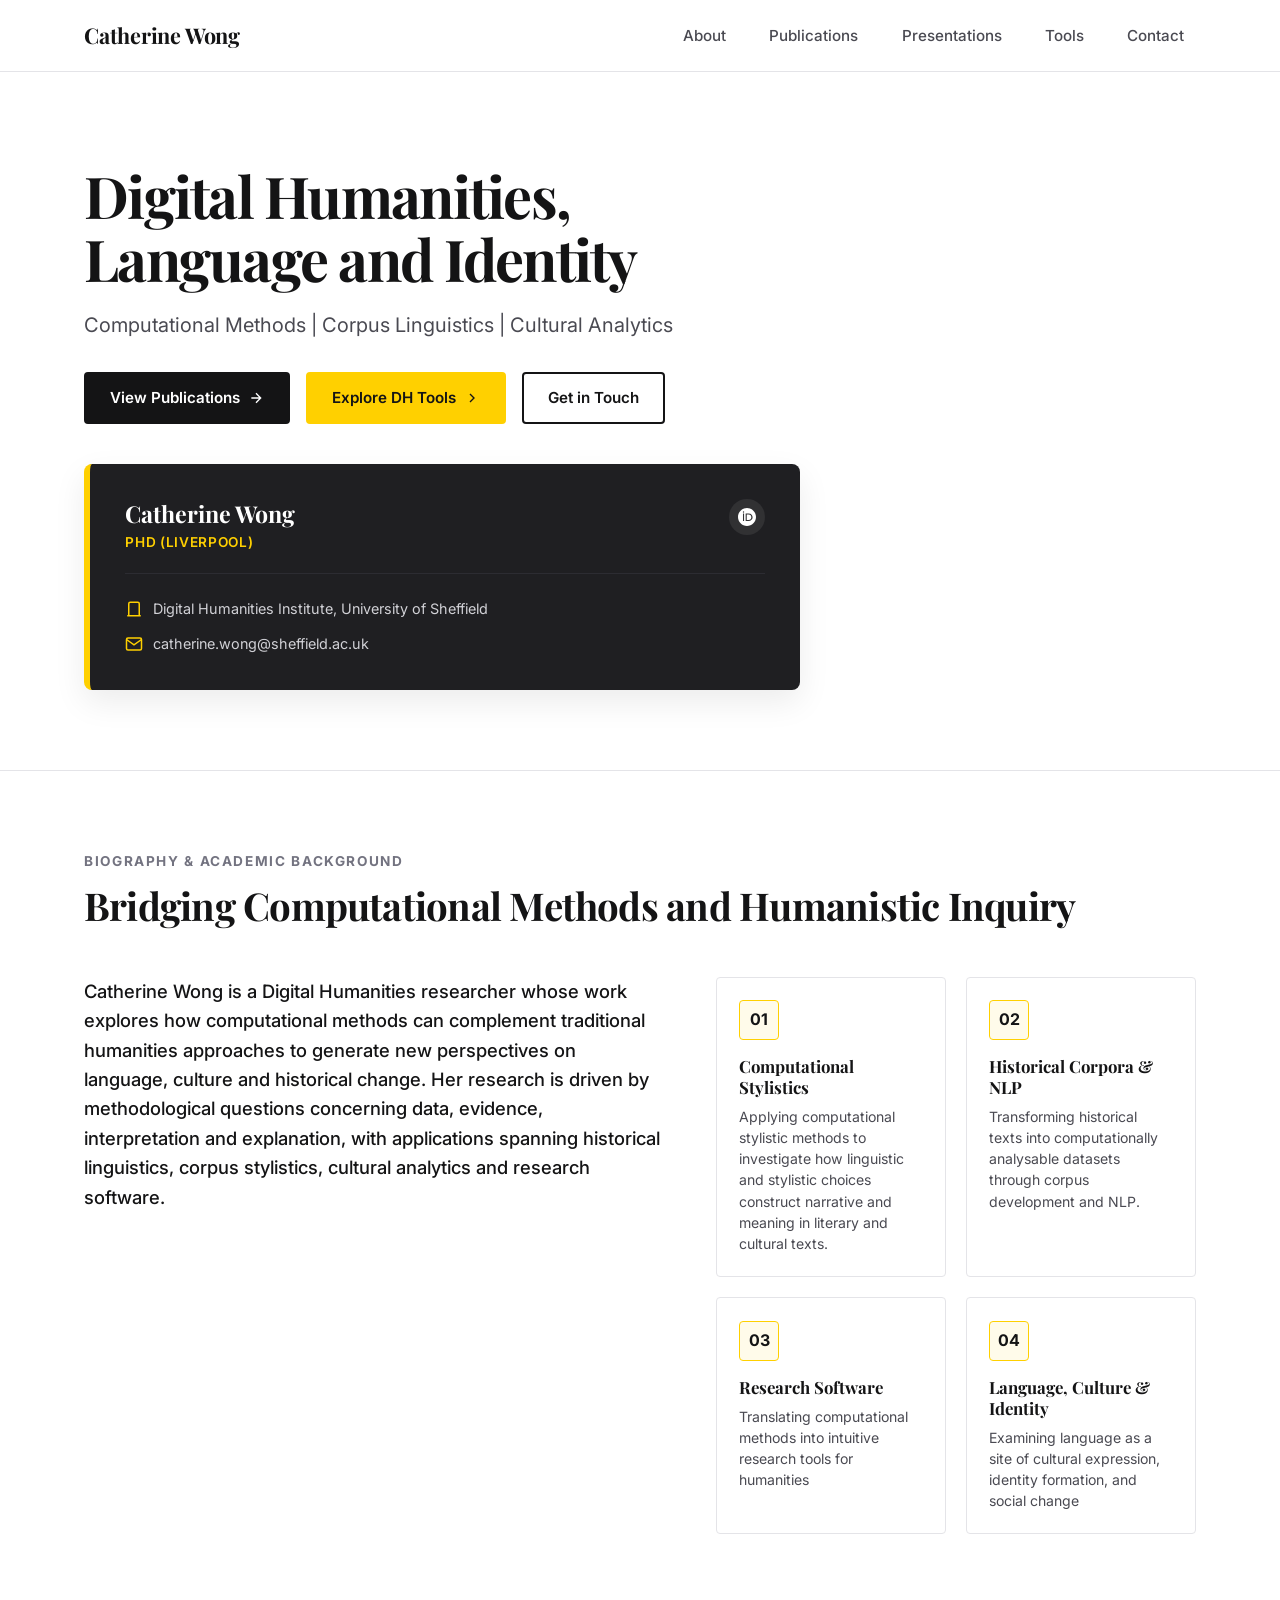
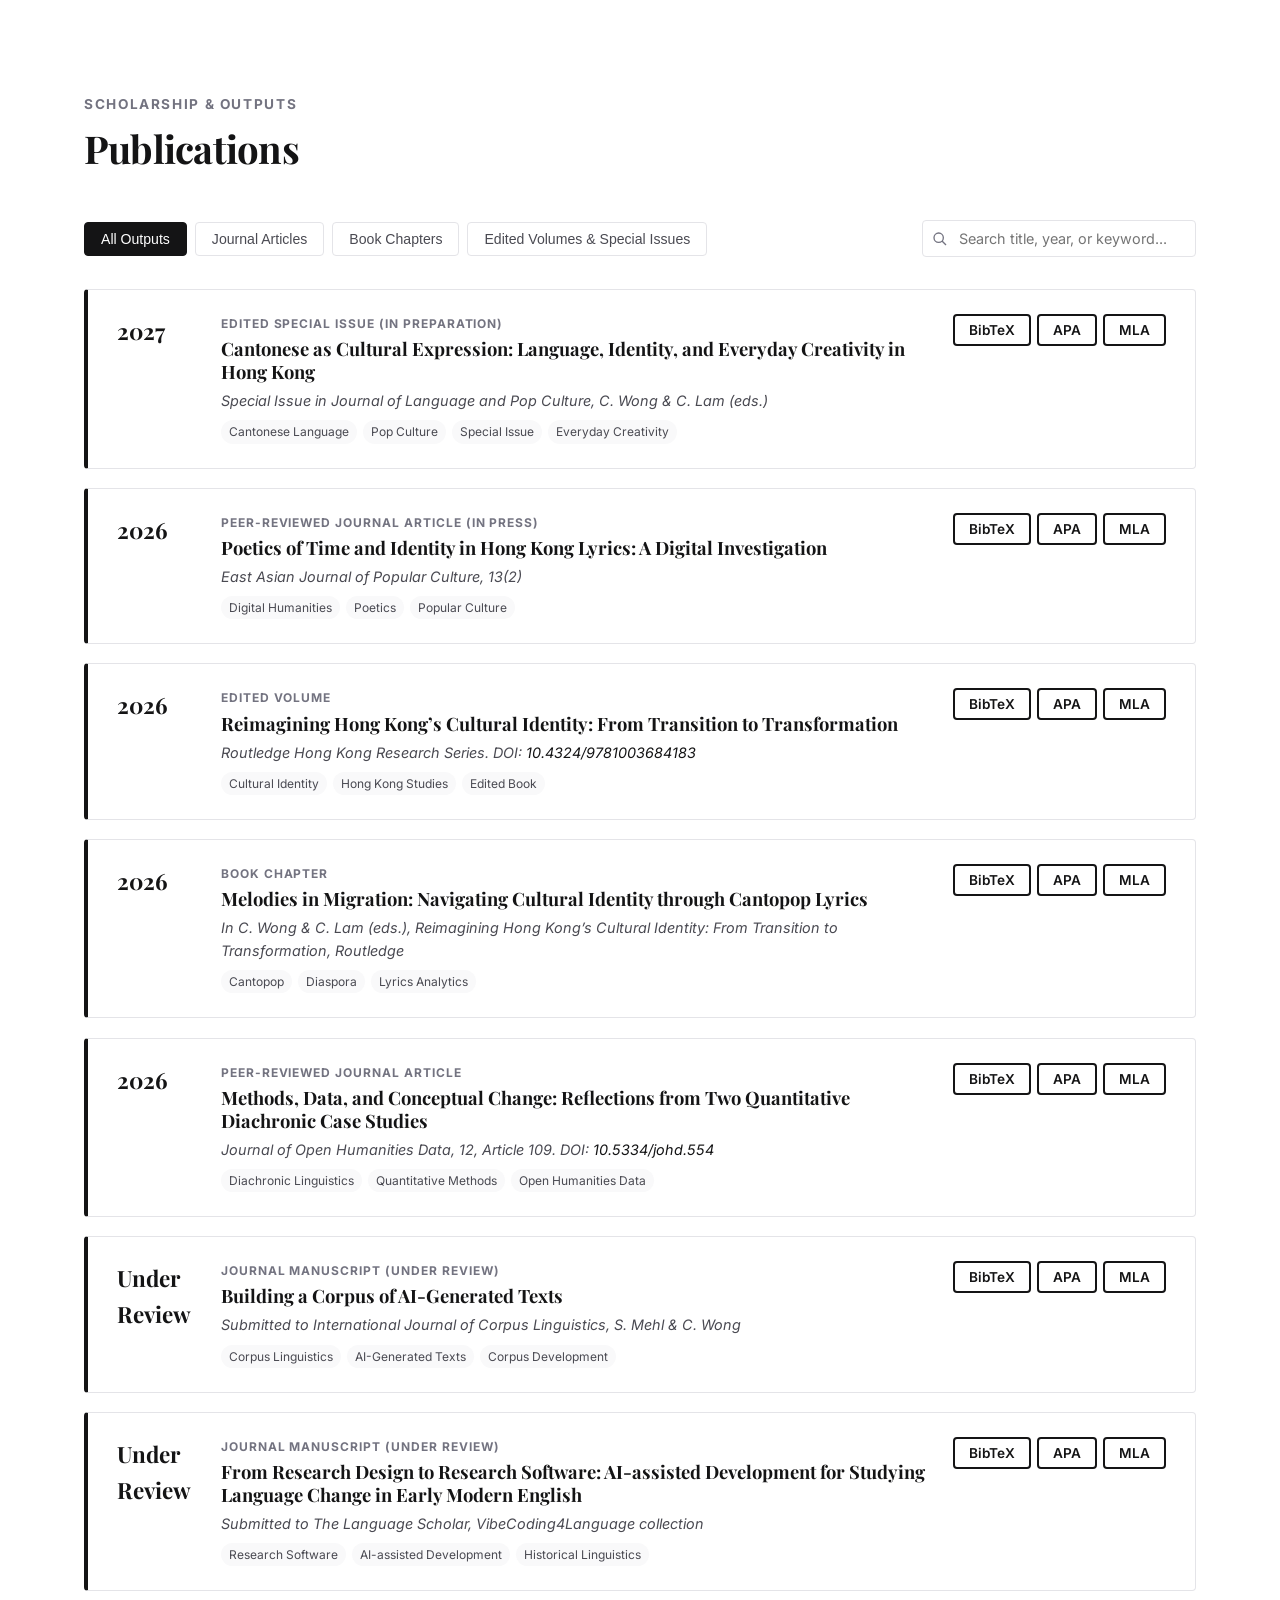
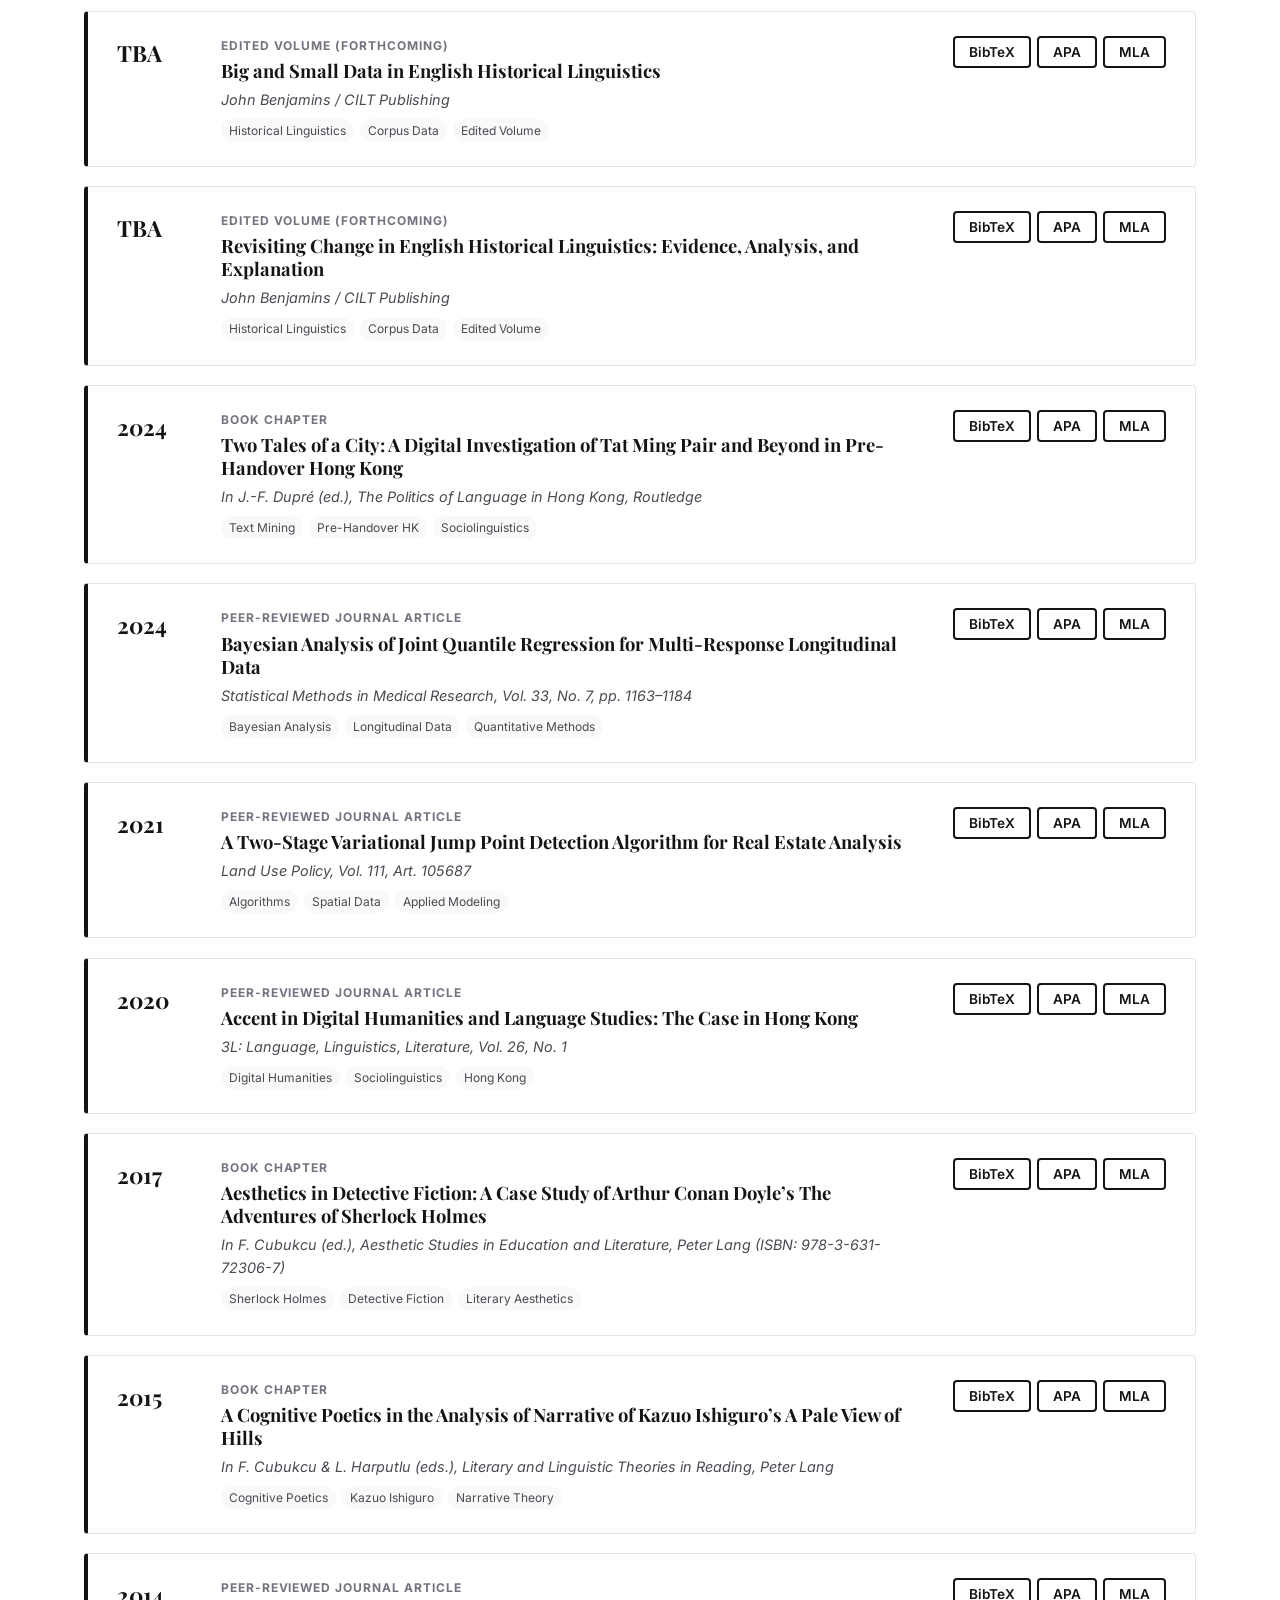
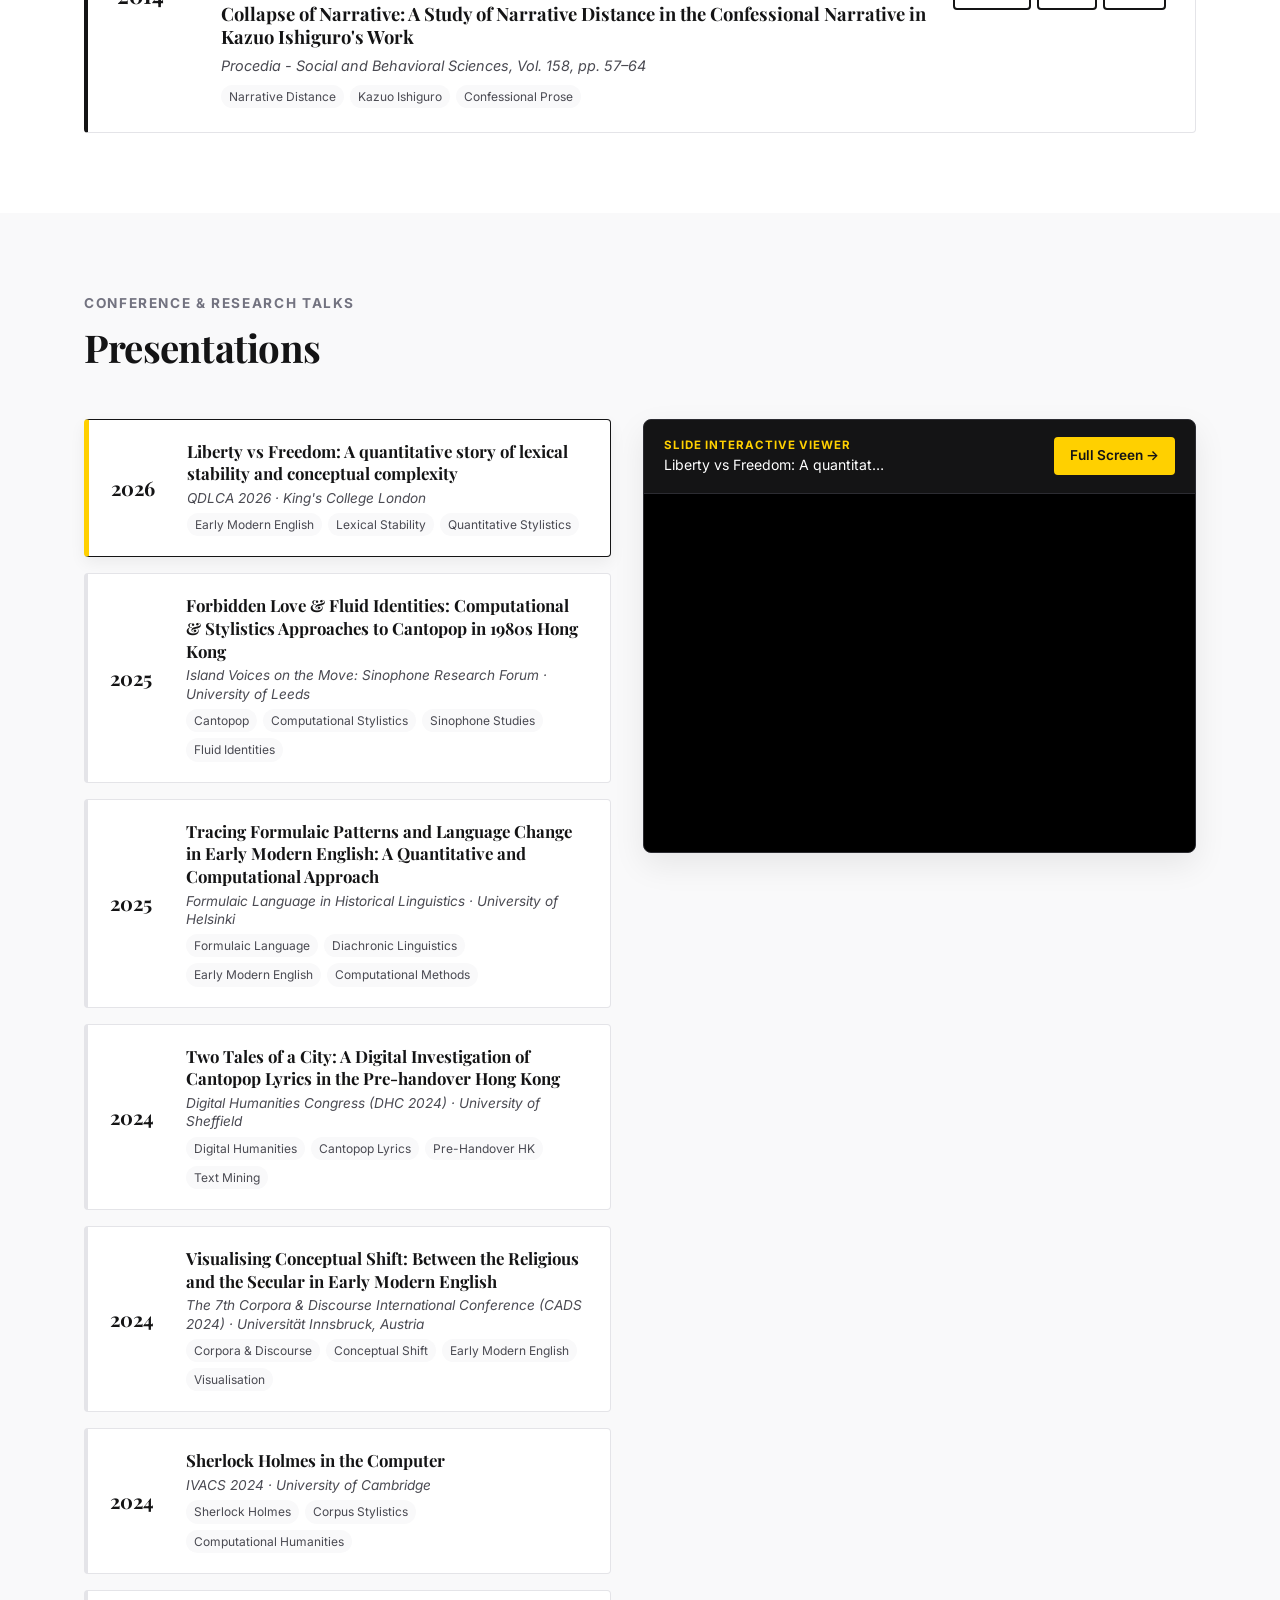
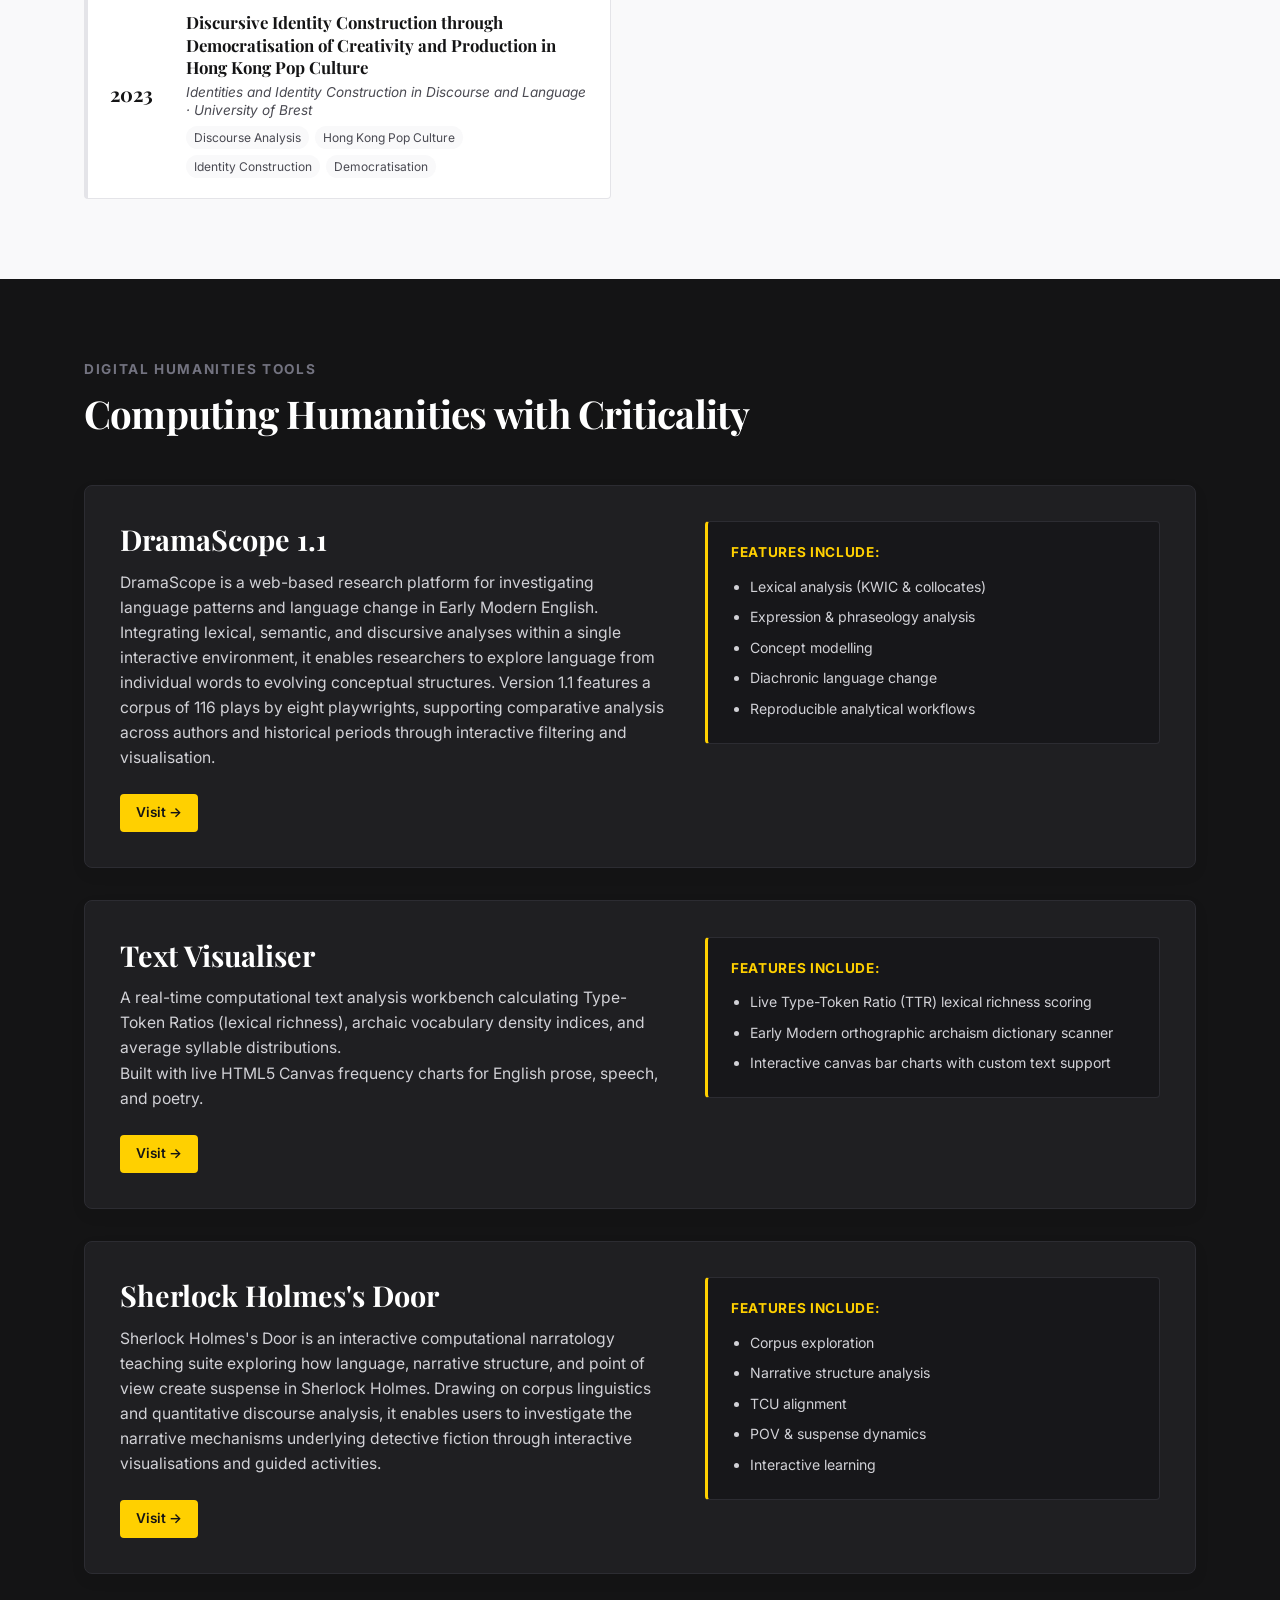
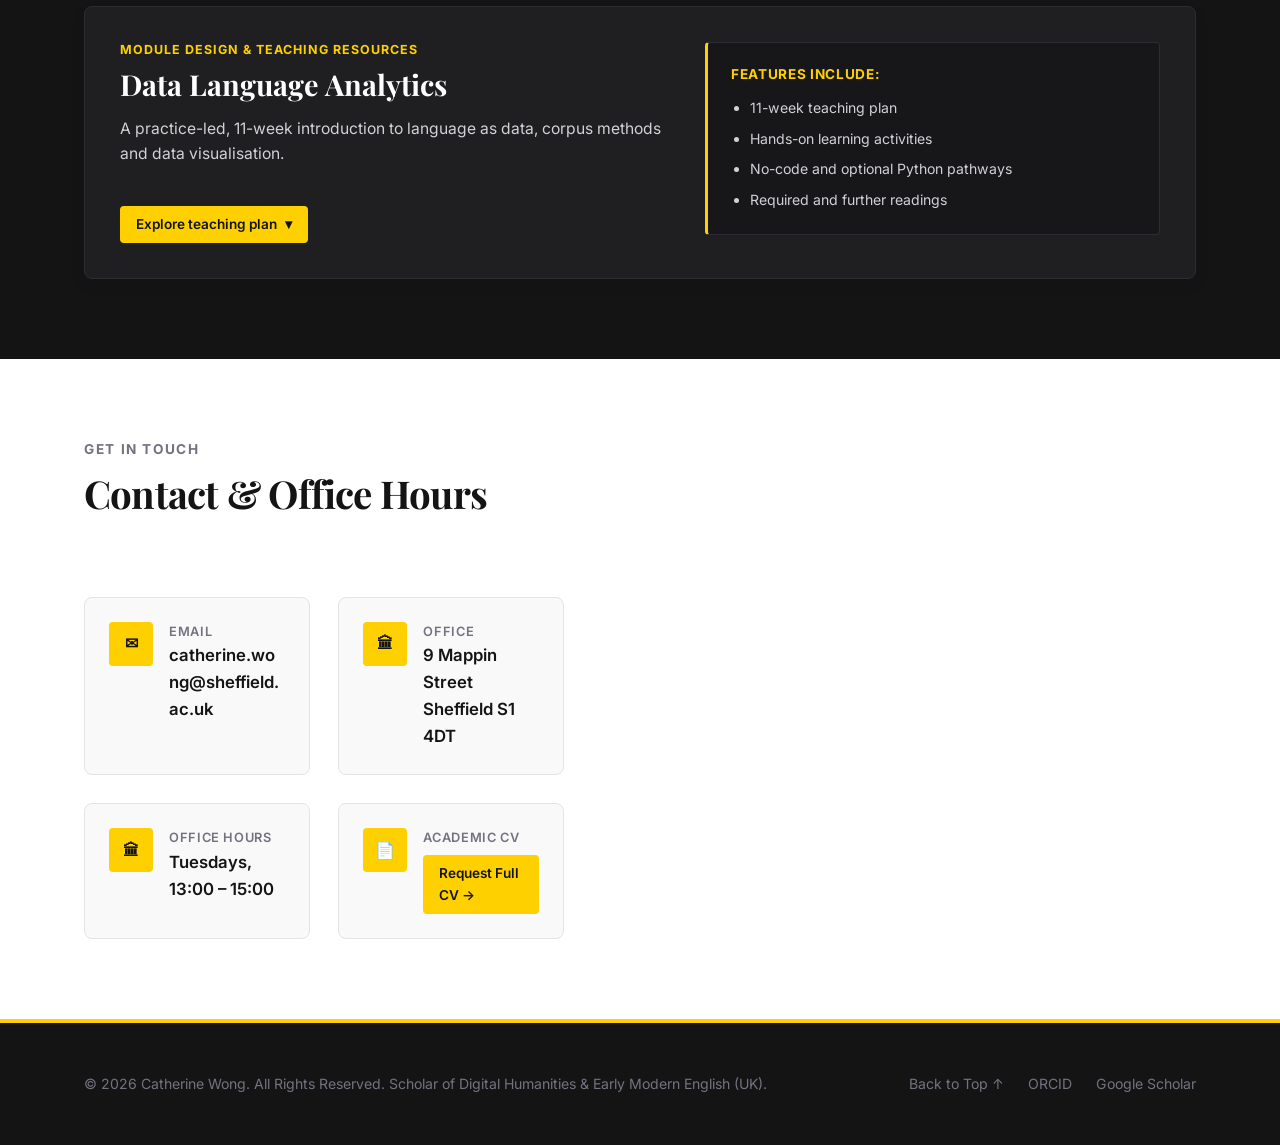
==== commit e3c7e0ee: "Update index.html" ====
--- a/index.html
+++ b/index.html
@@ -236,7 +236,35 @@
                 data-mla='Wong, Catherine, and Charles Lam, editors. "Cantonese as Cultural Expression: Language, Identity, and Everyday Creativity in Hong Kong." Special issue in preparation for Journal of Language and Pop Culture, 2027.'>MLA</button>
             </div>
           </article>
-
+     <!-- 5. Journal Article 2026 -->
+          <article class="pub-item" data-type="journal">
+            <div class="pub-year">2026</div>
+            <div class="pub-content">
+              <span class="pub-type">Peer-Reviewed Journal Article (In Press)</span>
+              <h3 class="pub-title">Poetics of Time and Identity in Hong Kong Lyrics: A Digital Investigation</h3>
+              <div class="pub-venue"><em>East Asian Journal of Popular Culture</em>, 13(2)</div>
+              <div class="pub-tags">
+                <span class="tag-sm">Digital Humanities</span>
+                <span class="tag-sm">Poetics</span>
+                <span class="tag-sm">Popular Culture</span>
+              </div>
+            </div>
+            <div class="pub-actions">
+              <button class="btn btn-outline btn-sm cite-btn" id="citeEAJPC2026" data-bibtex="@article{wong_lam_poetics_2026,
+  author={Wong, Catherine and Lam, Charles},
+  title={Poetics of Time and Identity in Hong Kong Lyrics: A Digital Investigation},
+  journal={East Asian Journal of Popular Culture},
+  year={2026},
+  volume={13},
+  number={2},
+  note={In press}
+}">BibTeX</button>
+              <button class="btn btn-outline btn-sm cite-apa-btn" onclick="copyCitation(this, 'apa')"
+                data-apa="Wong, C., &amp; Lam, C. (2026). Poetics of time and identity in Hong Kong lyrics: A digital investigation. East Asian Journal of Popular Culture, 13(2). (In press).">APA</button>
+              <button class="btn btn-outline btn-sm cite-mla-btn" onclick="copyCitation(this, 'mla')"
+                data-mla='Wong, Catherine, and Charles Lam. "Poetics of Time and Identity in Hong Kong Lyrics: A Digital Investigation." East Asian Journal of Popular Culture, vol. 13, no. 2, 2026. In press.'>MLA</button>
+            </div>
+          </article>
           <!-- 2. Edited Volume 2026 -->
           <article class="pub-item" data-type="edited">
             <div class="pub-year">2026</div>
@@ -330,38 +358,7 @@
                 data-mla='Wong, Catherine, Bảo Phan-Tất, and Susan Fitzmaurice. "Methods, Data, and Conceptual Change: Reflections from Two Quantitative Diachronic Case Studies." Journal of Open Humanities Data, vol. 12, 2026, article 109. https://doi.org/10.5334/johd.554.'>MLA</button>
             </div>
           </article>
-
-          <!-- 5. Journal Article 2026 -->
-          <article class="pub-item" data-type="journal">
-            <div class="pub-year">2026</div>
-            <div class="pub-content">
-              <span class="pub-type">Peer-Reviewed Journal Article (In Press)</span>
-              <h3 class="pub-title">Poetics of Time and Identity in Hong Kong Lyrics: A Digital Investigation</h3>
-              <div class="pub-venue"><em>East Asian Journal of Popular Culture</em>, 13(2)</div>
-              <div class="pub-tags">
-                <span class="tag-sm">Digital Humanities</span>
-                <span class="tag-sm">Poetics</span>
-                <span class="tag-sm">Popular Culture</span>
-              </div>
-            </div>
-            <div class="pub-actions">
-              <button class="btn btn-outline btn-sm cite-btn" id="citeEAJPC2026" data-bibtex="@article{wong_lam_poetics_2026,
-  author={Wong, Catherine and Lam, Charles},
-  title={Poetics of Time and Identity in Hong Kong Lyrics: A Digital Investigation},
-  journal={East Asian Journal of Popular Culture},
-  year={2026},
-  volume={13},
-  number={2},
-  note={In press}
-}">BibTeX</button>
-              <button class="btn btn-outline btn-sm cite-apa-btn" onclick="copyCitation(this, 'apa')"
-                data-apa="Wong, C., &amp; Lam, C. (2026). Poetics of time and identity in Hong Kong lyrics: A digital investigation. East Asian Journal of Popular Culture, 13(2). (In press).">APA</button>
-              <button class="btn btn-outline btn-sm cite-mla-btn" onclick="copyCitation(this, 'mla')"
-                data-mla='Wong, Catherine, and Charles Lam. "Poetics of Time and Identity in Hong Kong Lyrics: A Digital Investigation." East Asian Journal of Popular Culture, vol. 13, no. 2, 2026. In press.'>MLA</button>
-            </div>
-          </article>
-
-          <!-- 6. Manuscript Under Review - IJCL -->
+               <!-- 6. Manuscript Under Review - IJCL -->
           <article class="pub-item" data-type="journal">
             <div class="pub-year">Under Review</div>
             <div class="pub-content">
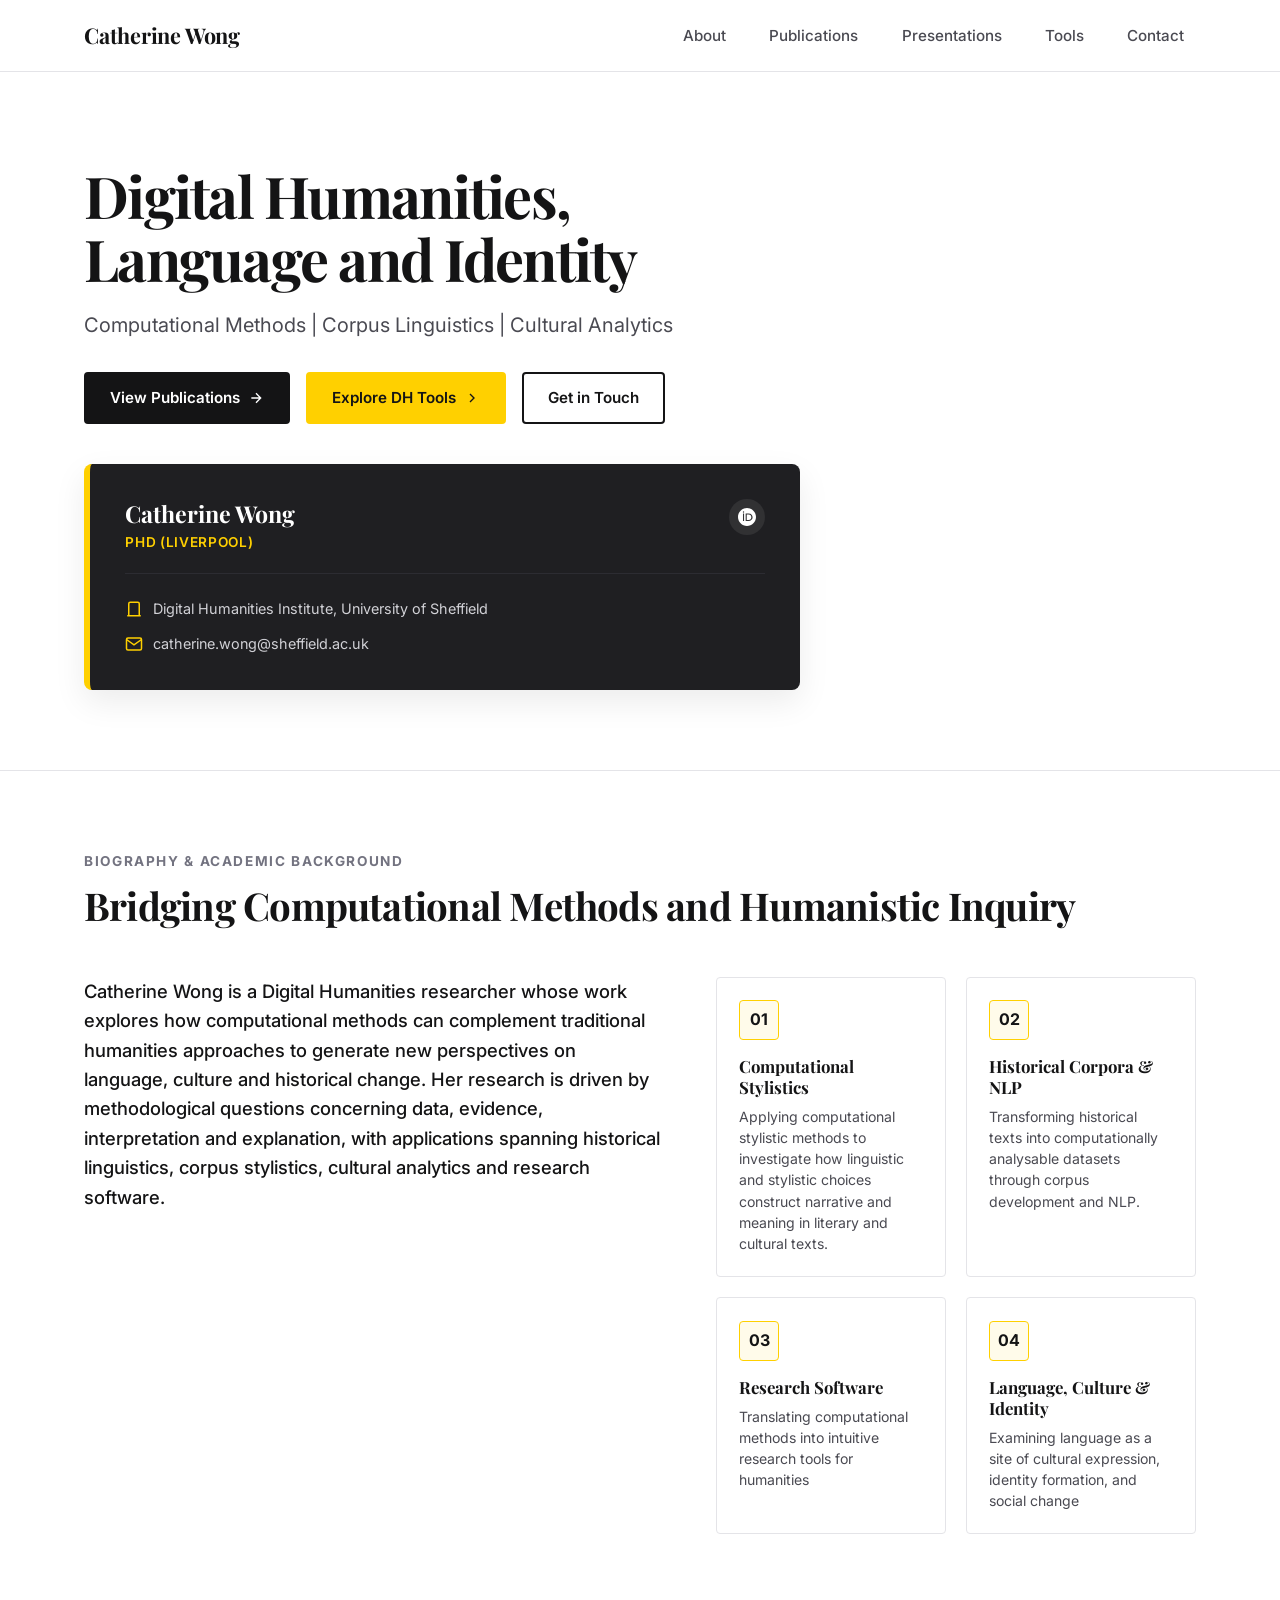
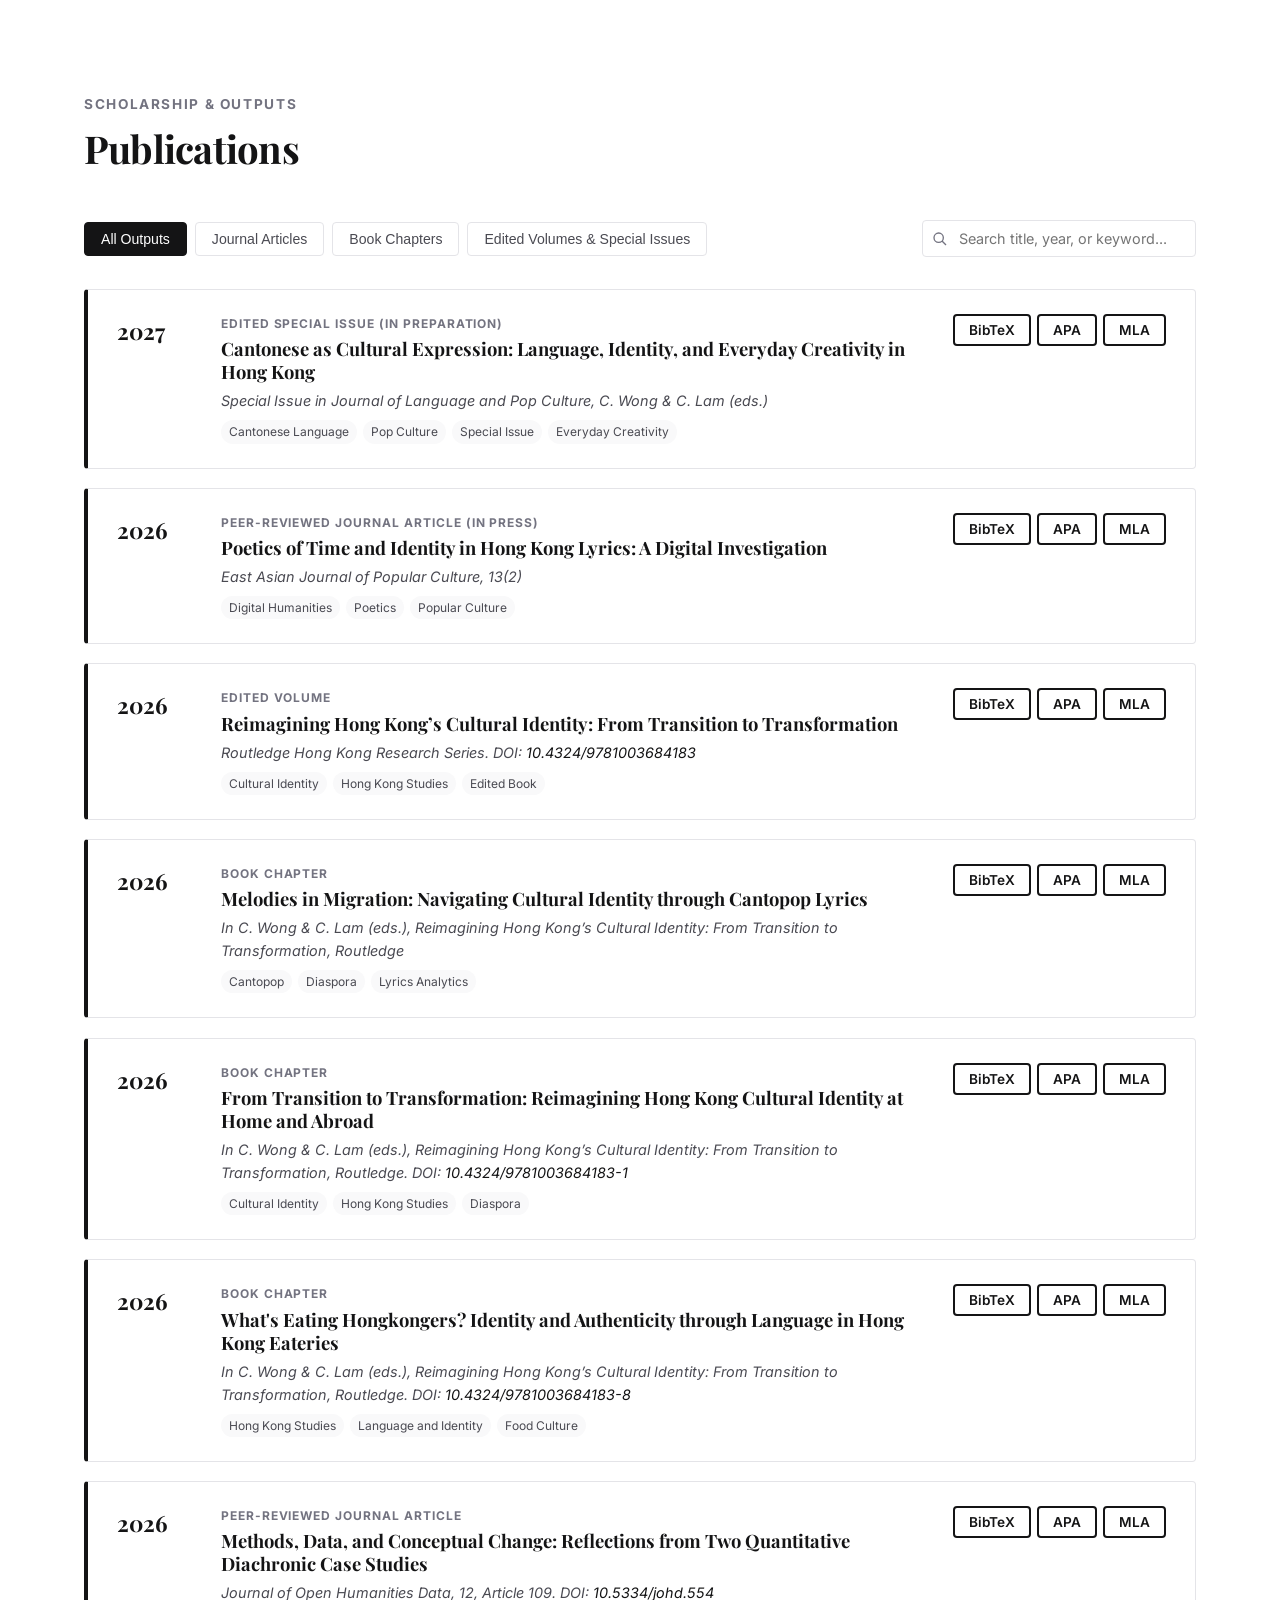
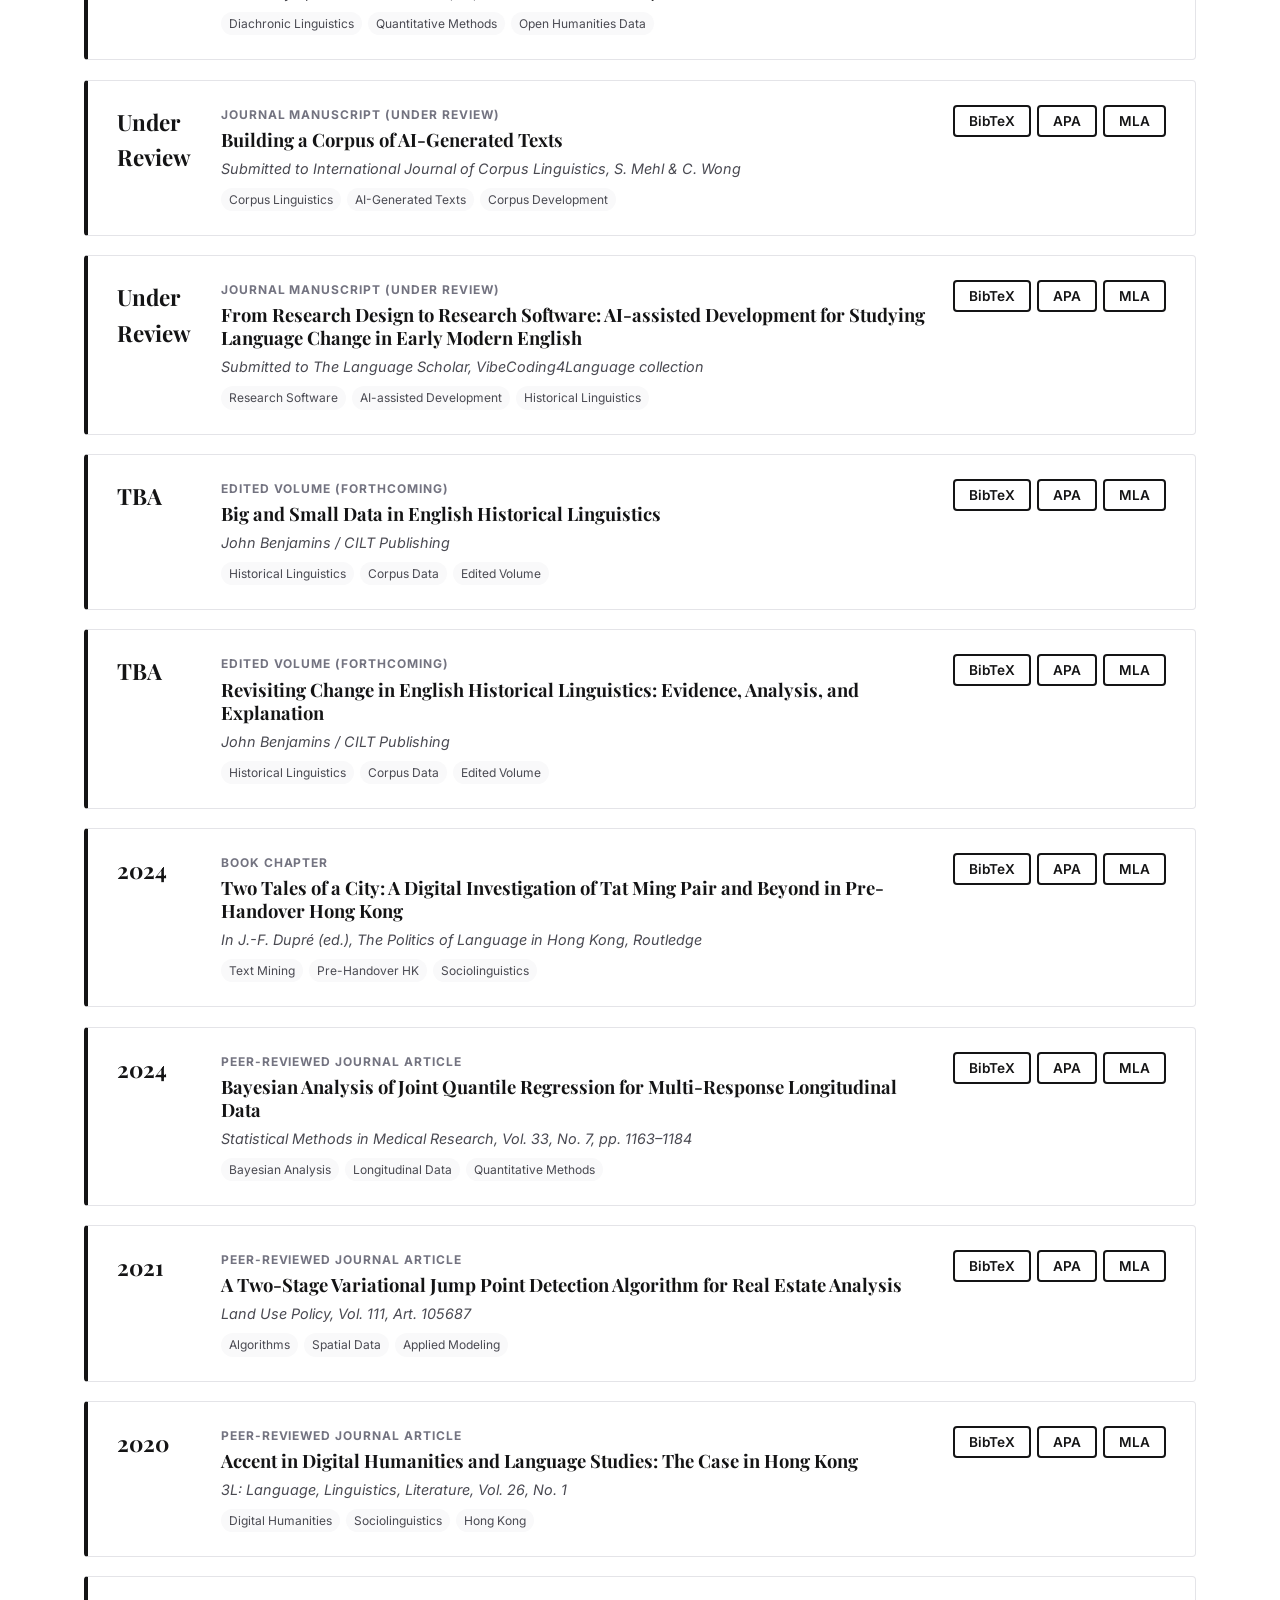
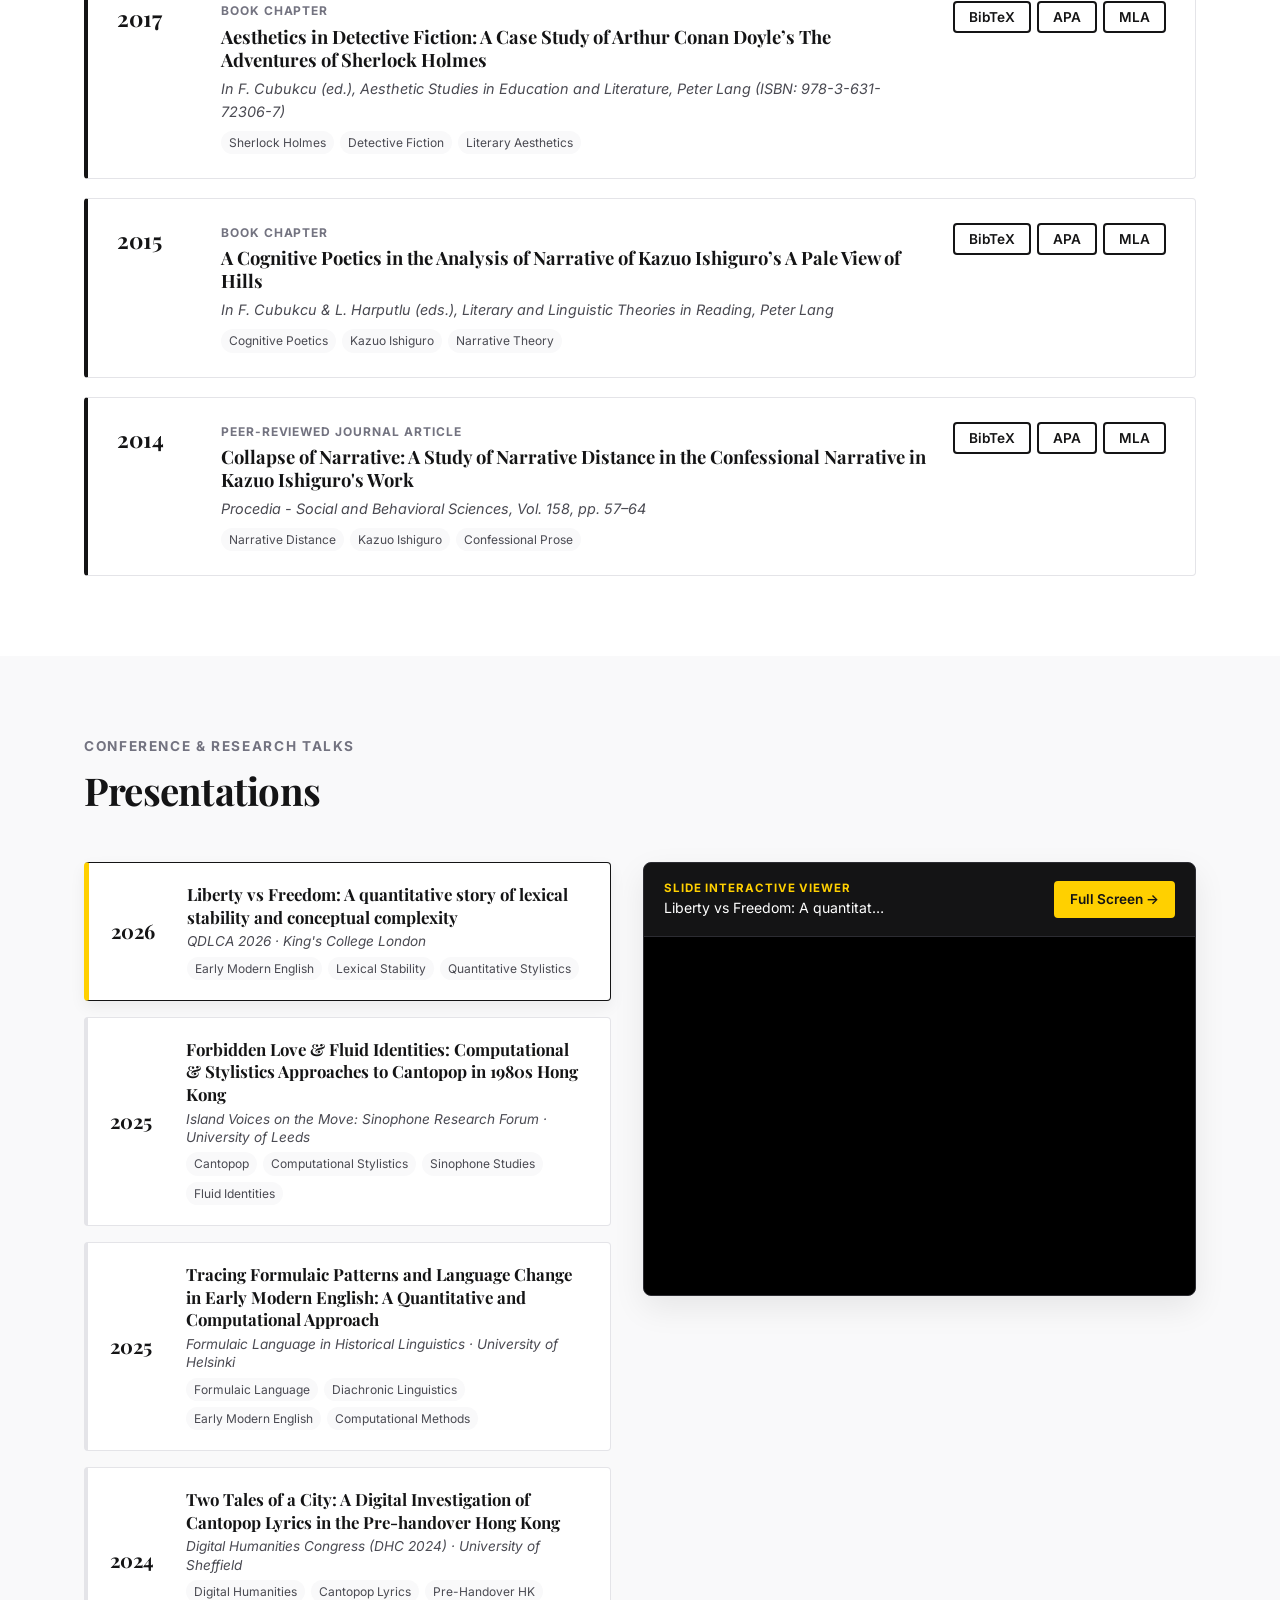
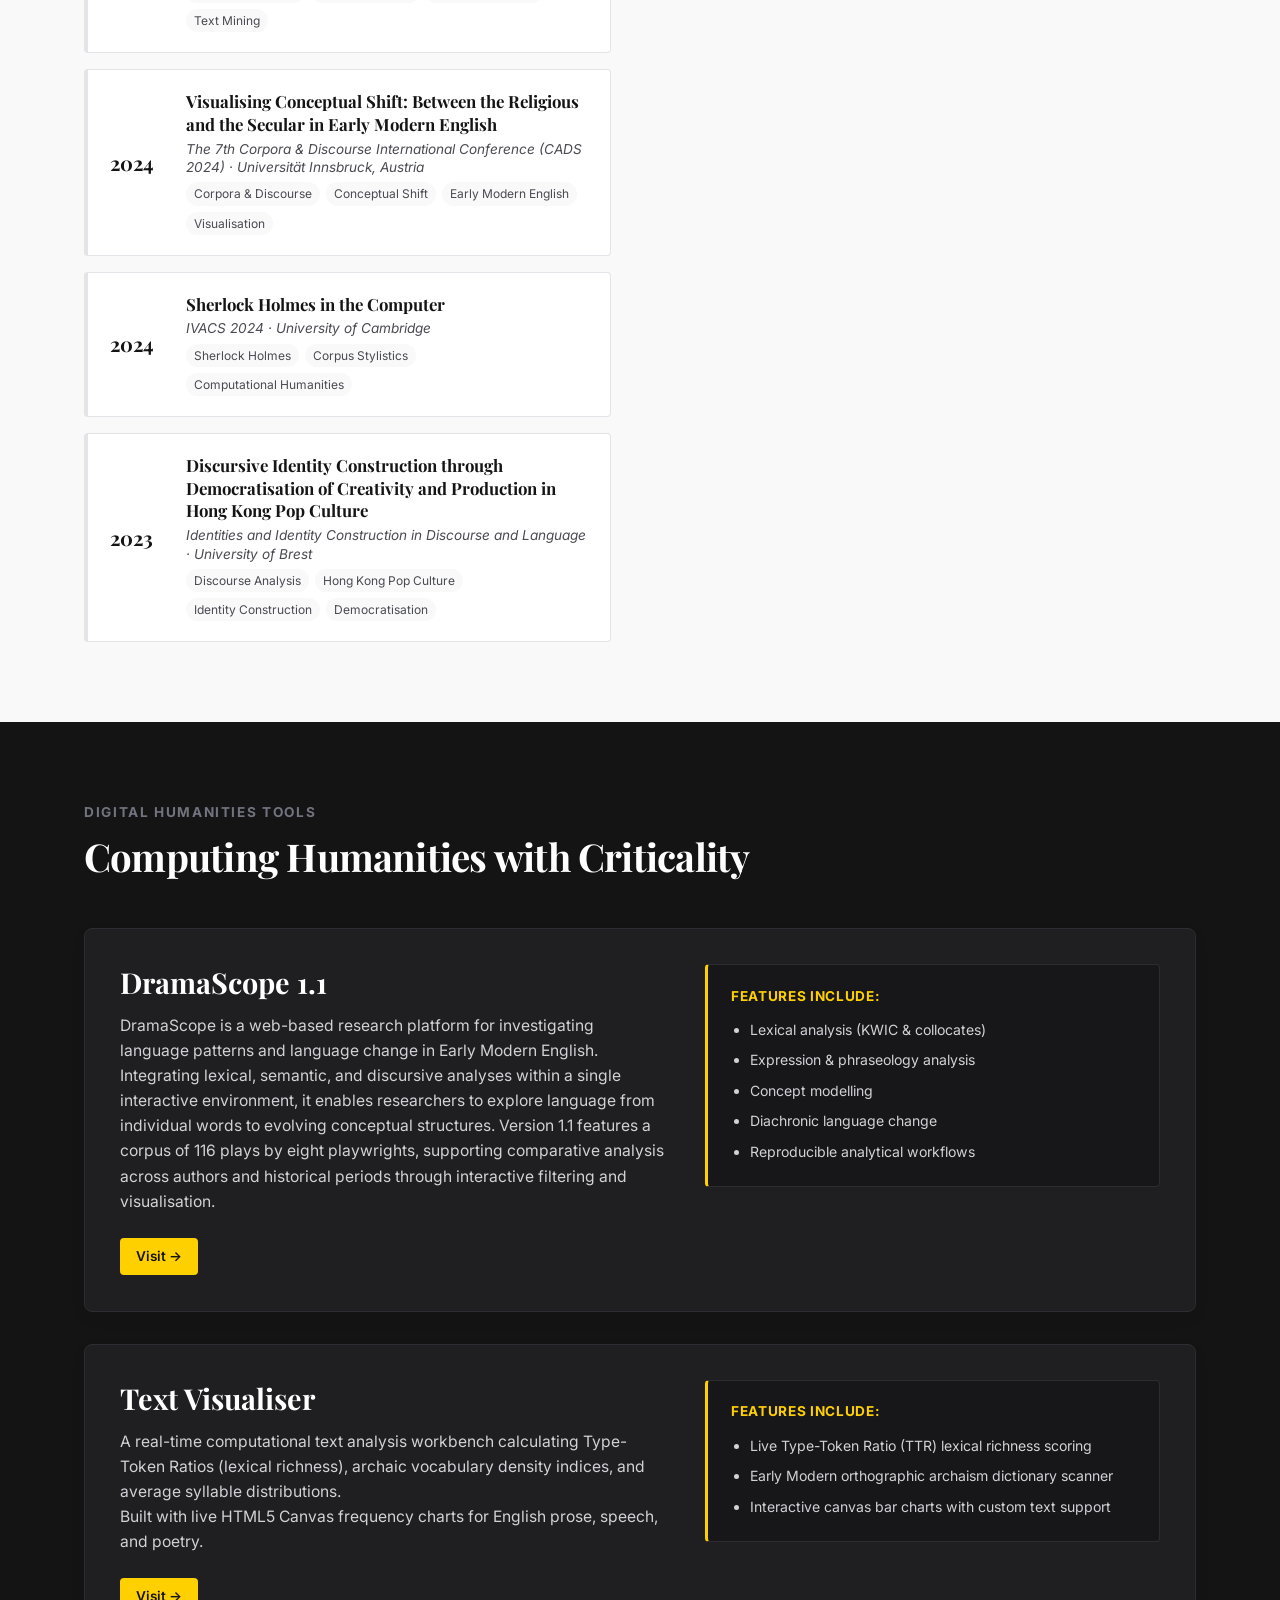
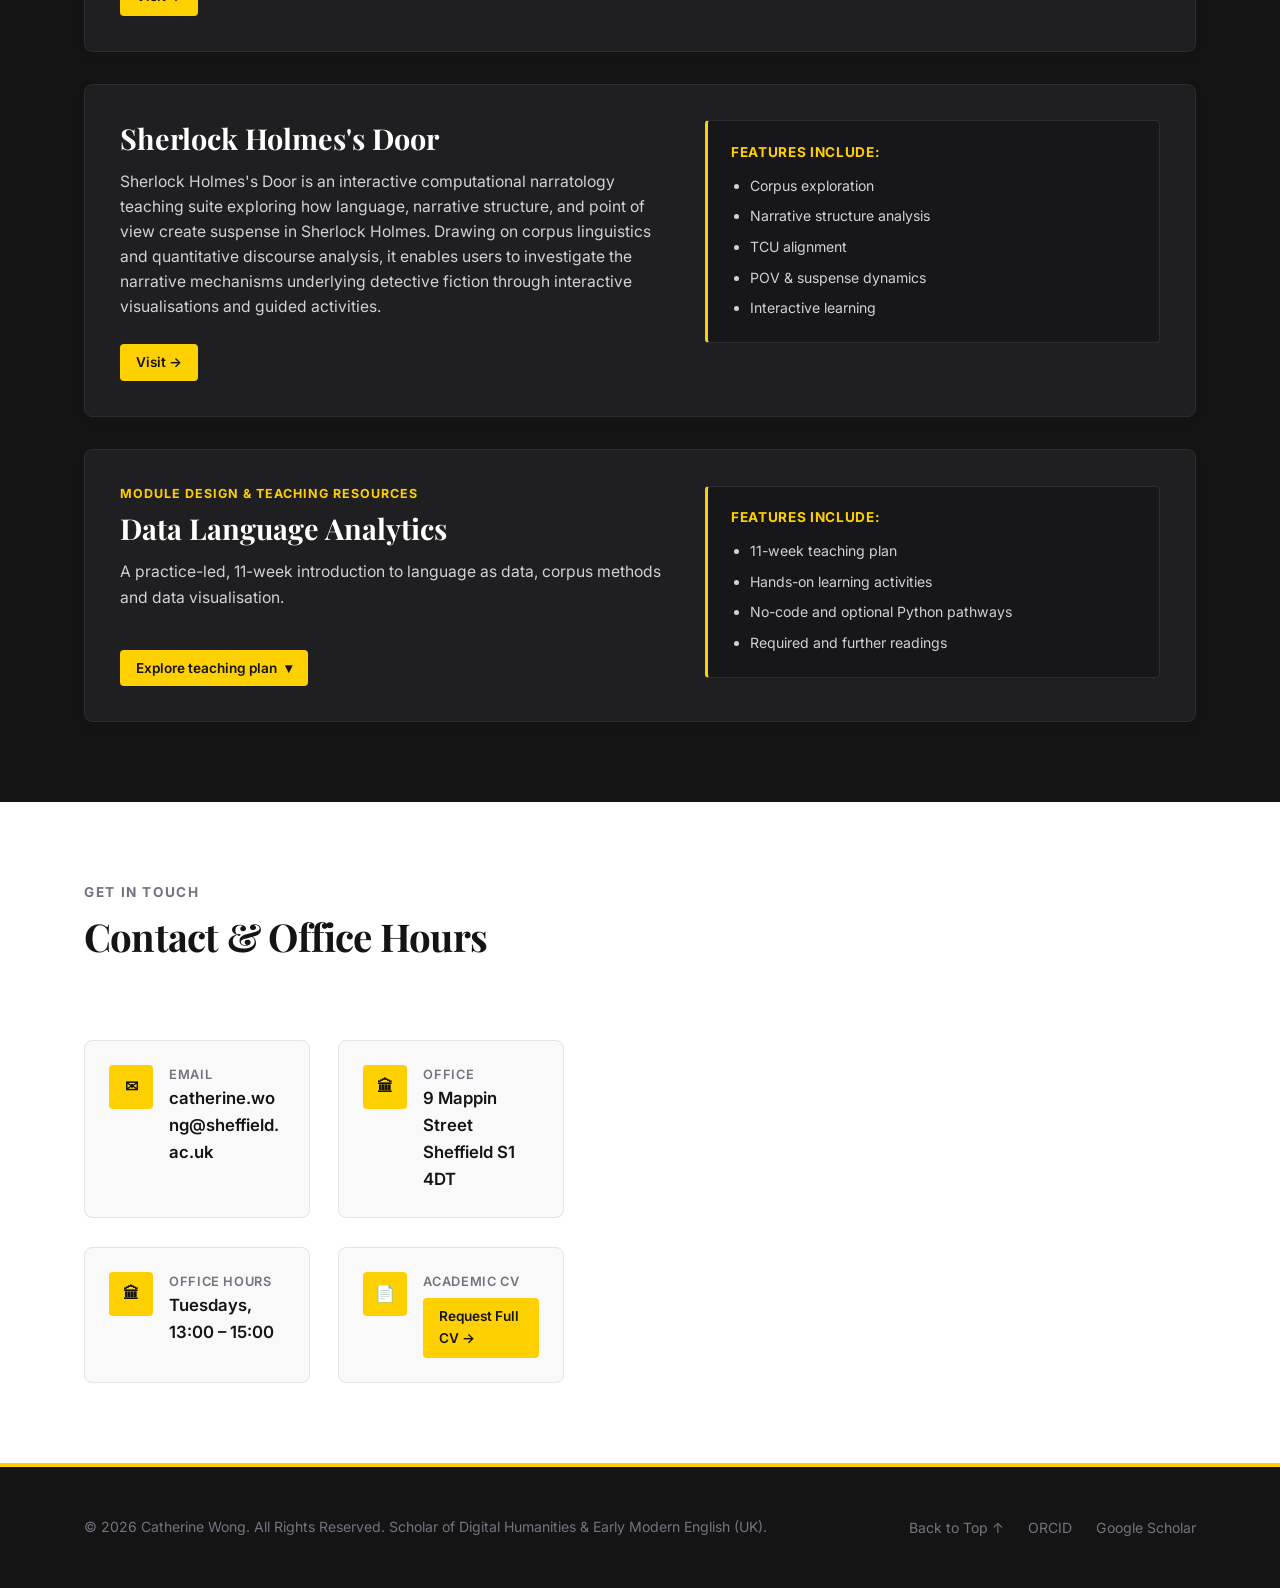
==== commit 916a528e: "Update index.html" ====
--- a/index.html
+++ b/index.html
@@ -328,6 +328,73 @@
                 data-mla='Wong, Catherine. "Melodies in Migration: Navigating Cultural Identity through Cantopop Lyrics." Reimagining Hong Kong&#39;s Cultural Identity: From Transition to Transformation, edited by Catherine Wong and Charles Lam, Routledge, 2026. https://doi.org/10.4324/9781003684183-3.'>MLA</button>
             </div>
           </article>
+
+<!-- Book Chapter 2026 - From Transition to Transformation -->
+<article class="pub-item" data-type="chapter">
+  <div class="pub-year">2026</div>
+  <div class="pub-content">
+    <span class="pub-type">Book Chapter</span>
+    <h3 class="pub-title">From Transition to Transformation: Reimagining Hong Kong Cultural Identity at Home and Abroad</h3>
+    <div class="pub-venue">
+      In C. Wong &amp; C. Lam (eds.), <em>Reimagining Hong Kong’s Cultural Identity: From Transition to Transformation</em>, Routledge.
+      DOI: <a href="https://doi.org/10.4324/9781003684183-1" target="_blank" rel="noopener">10.4324/9781003684183-1</a>
+    </div>
+    <div class="pub-tags">
+      <span class="tag-sm">Cultural Identity</span>
+      <span class="tag-sm">Hong Kong Studies</span>
+      <span class="tag-sm">Diaspora</span>
+    </div>
+  </div>
+  <div class="pub-actions">
+    <button class="btn btn-outline btn-sm cite-btn" id="citeTransition2026" data-bibtex="@incollection{wong_lam_2026_transition,
+  author={Wong, Catherine and Lam, Charles},
+  title={From Transition to Transformation: Reimagining Hong Kong Cultural Identity at Home and Abroad},
+  booktitle={Reimagining Hong Kong's Cultural Identity: From Transition to Transformation},
+  editor={Wong, Catherine and Lam, Charles},
+  publisher={Routledge},
+  year={2026},
+  doi={10.4324/9781003684183-1}
+}">BibTeX</button>
+    <button class="btn btn-outline btn-sm cite-apa-btn" onclick="copyCitation(this, 'apa')"
+      data-apa="Wong, C., &amp; Lam, C. (2026). From Transition to Transformation: Reimagining Hong Kong Cultural Identity at Home and Abroad. In C. Wong &amp; C. Lam (Eds.), Reimagining Hong Kong's Cultural Identity: From Transition to Transformation. Routledge. https://doi.org/10.4324/9781003684183-1">APA</button>
+    <button class="btn btn-outline btn-sm cite-mla-btn" onclick="copyCitation(this, 'mla')"
+      data-mla='Wong, Catherine, and Charles Lam. "From Transition to Transformation: Reimagining Hong Kong Cultural Identity at Home and Abroad." Reimagining Hong Kong&#39;s Cultural Identity: From Transition to Transformation, edited by Catherine Wong and Charles Lam, Routledge, 2026. https://doi.org/10.4324/9781003684183-1.'>MLA</button>
+  </div>
+</article>
+
+          
+<!-- Book Chapter 2026 - What's Eating Hongkongers -->
+<article class="pub-item" data-type="chapter">
+  <div class="pub-year">2026</div>
+  <div class="pub-content">
+    <span class="pub-type">Book Chapter</span>
+    <h3 class="pub-title">What's Eating Hongkongers? Identity and Authenticity through Language in Hong Kong Eateries</h3>
+    <div class="pub-venue">
+      In C. Wong &amp; C. Lam (eds.), <em>Reimagining Hong Kong’s Cultural Identity: From Transition to Transformation</em>, Routledge.
+      DOI: <a href="https://doi.org/10.4324/9781003684183-8" target="_blank" rel="noopener">10.4324/9781003684183-8</a>
+    </div>
+    <div class="pub-tags">
+      <span class="tag-sm">Hong Kong Studies</span>
+      <span class="tag-sm">Language and Identity</span>
+      <span class="tag-sm">Food Culture</span>
+    </div>
+  </div>
+  <div class="pub-actions">
+    <button class="btn btn-outline btn-sm cite-btn" id="citeHongkongers2026" data-bibtex="@incollection{leung_wu_wong_lam_2026_eateries,
+  author={Leung, Genevieve and Wu, M.-H. and Wong, Catherine and Lam, Charles},
+  title={What's Eating Hongkongers? Identity and Authenticity through Language in Hong Kong Eateries},
+  booktitle={Reimagining Hong Kong's Cultural Identity: From Transition to Transformation},
+  editor={Wong, Catherine and Lam, Charles},
+  publisher={Routledge},
+  year={2026},
+  doi={10.4324/9781003684183-8}
+}">BibTeX</button>
+    <button class="btn btn-outline btn-sm cite-apa-btn" onclick="copyCitation(this, 'apa')"
+      data-apa="Leung, G., Wu, M.-H., Wong, C., &amp; Lam, C. (2026). What's Eating Hongkongers? Identity and Authenticity through Language in Hong Kong Eateries. In C. Wong &amp; C. Lam (Eds.), Reimagining Hong Kong's Cultural Identity: From Transition to Transformation. Routledge. https://doi.org/10.4324/9781003684183-8">APA</button>
+    <button class="btn btn-outline btn-sm cite-mla-btn" onclick="copyCitation(this, 'mla')"
+      data-mla='Leung, Genevieve, et al. "What&#39;s Eating Hongkongers? Identity and Authenticity through Language in Hong Kong Eateries." Reimagining Hong Kong&#39;s Cultural Identity: From Transition to Transformation, edited by Catherine Wong and Charles Lam, Routledge, 2026. https://doi.org/10.4324/9781003684183-8.'>MLA</button>
+  </div>
+</article>
 
           <!-- 4. Journal Article 2026 -->
           <article class="pub-item" data-type="journal">
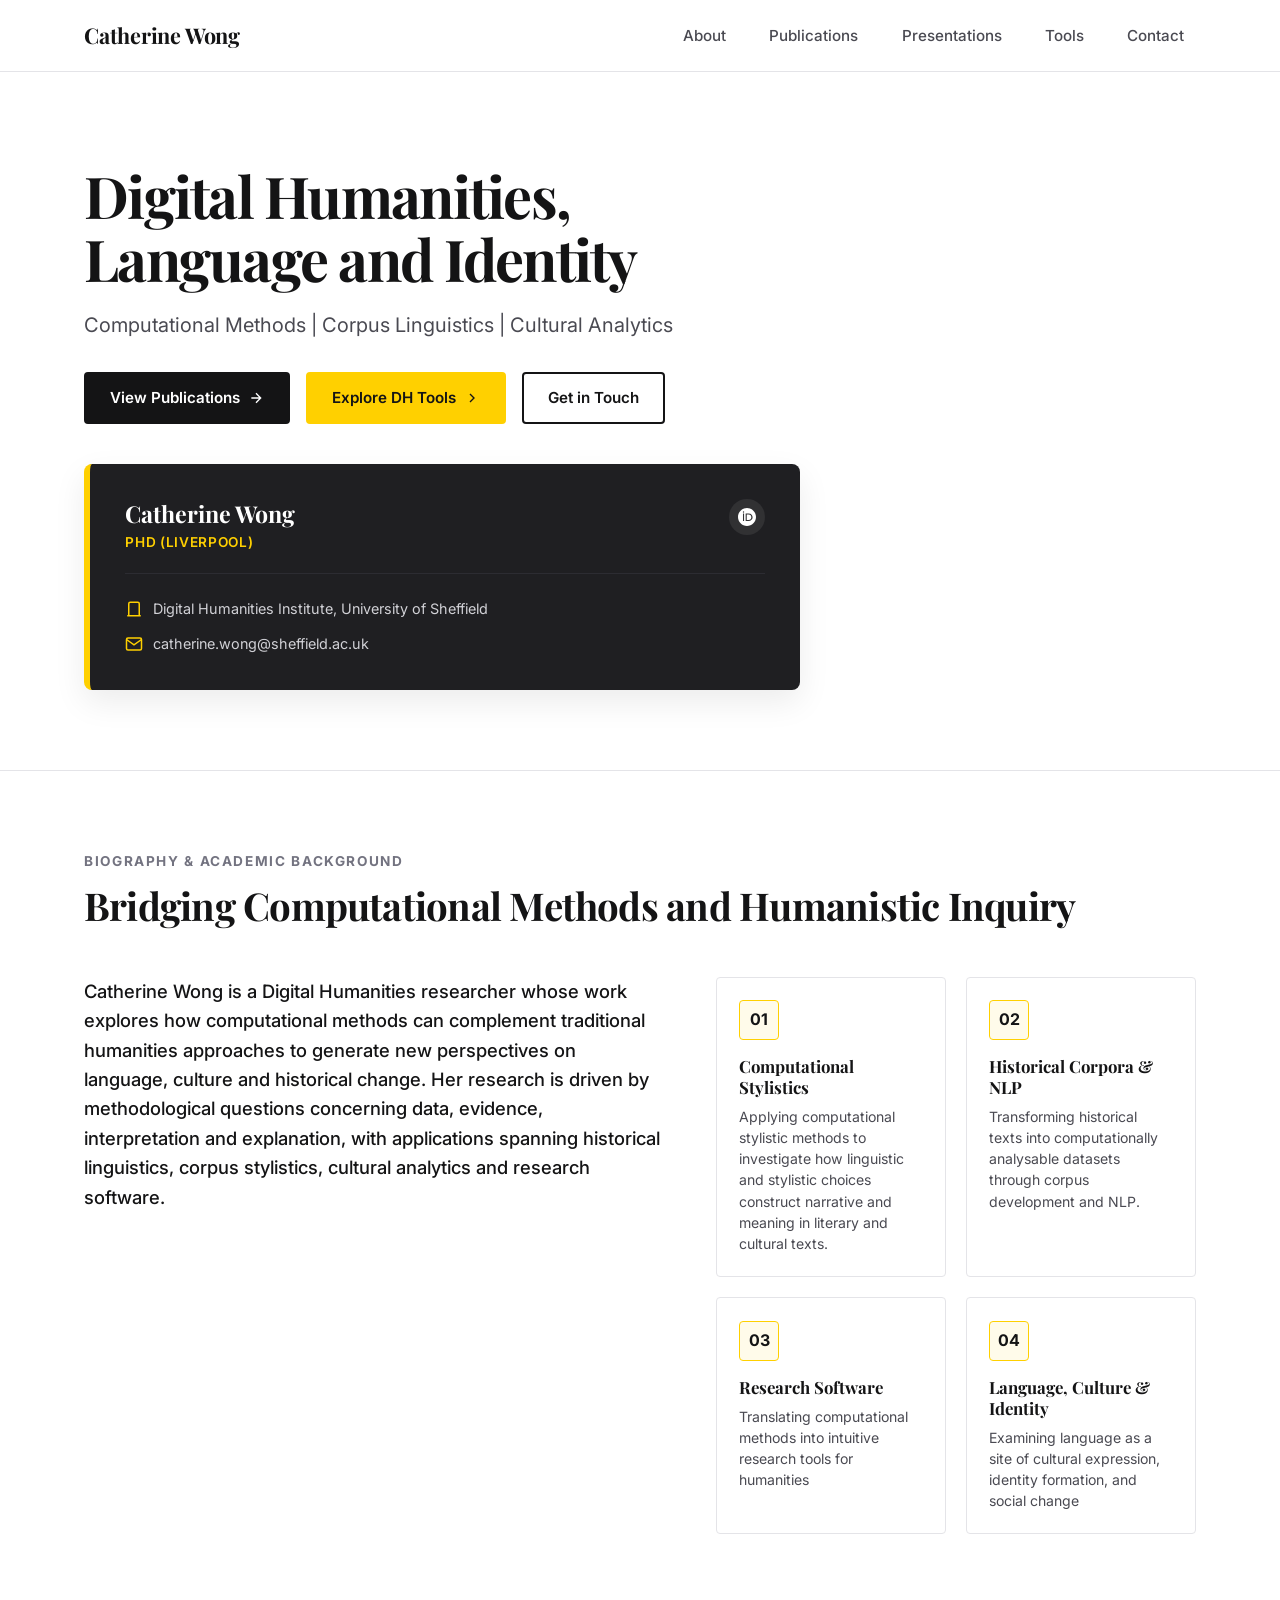
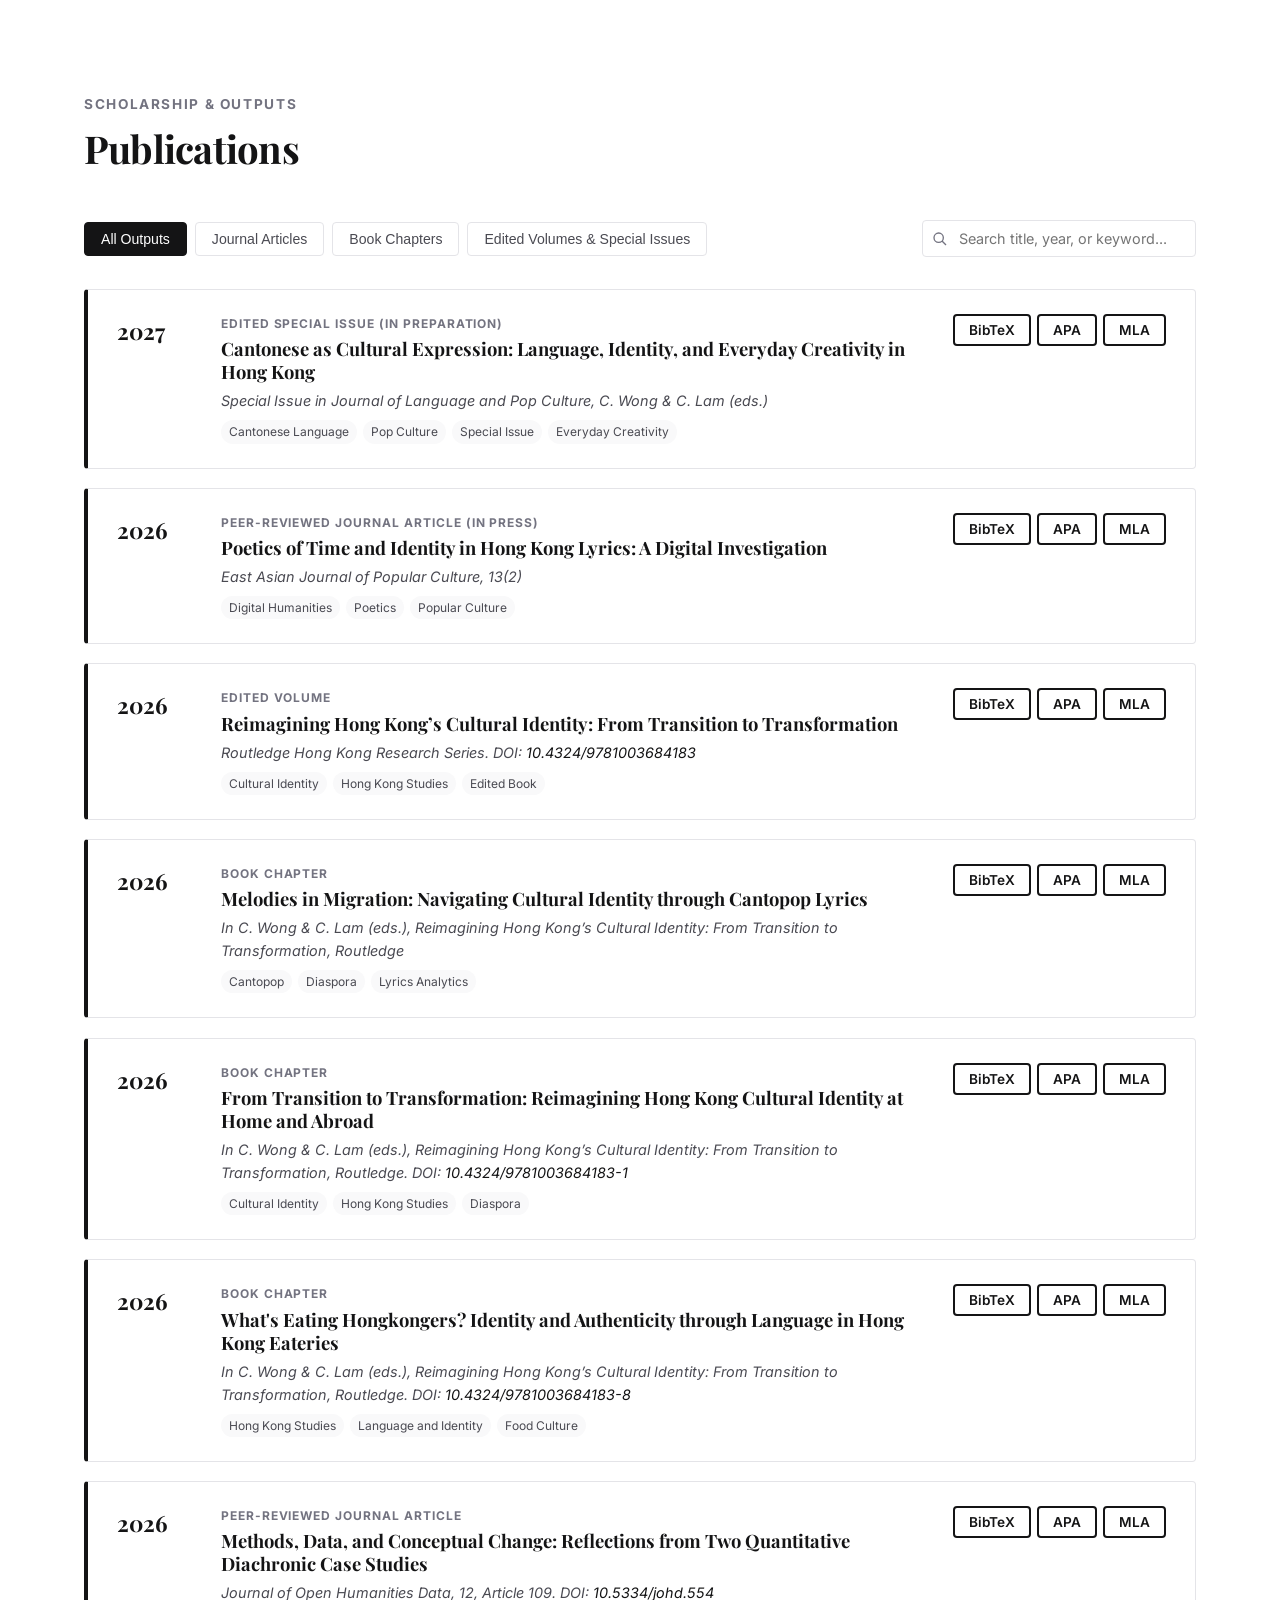
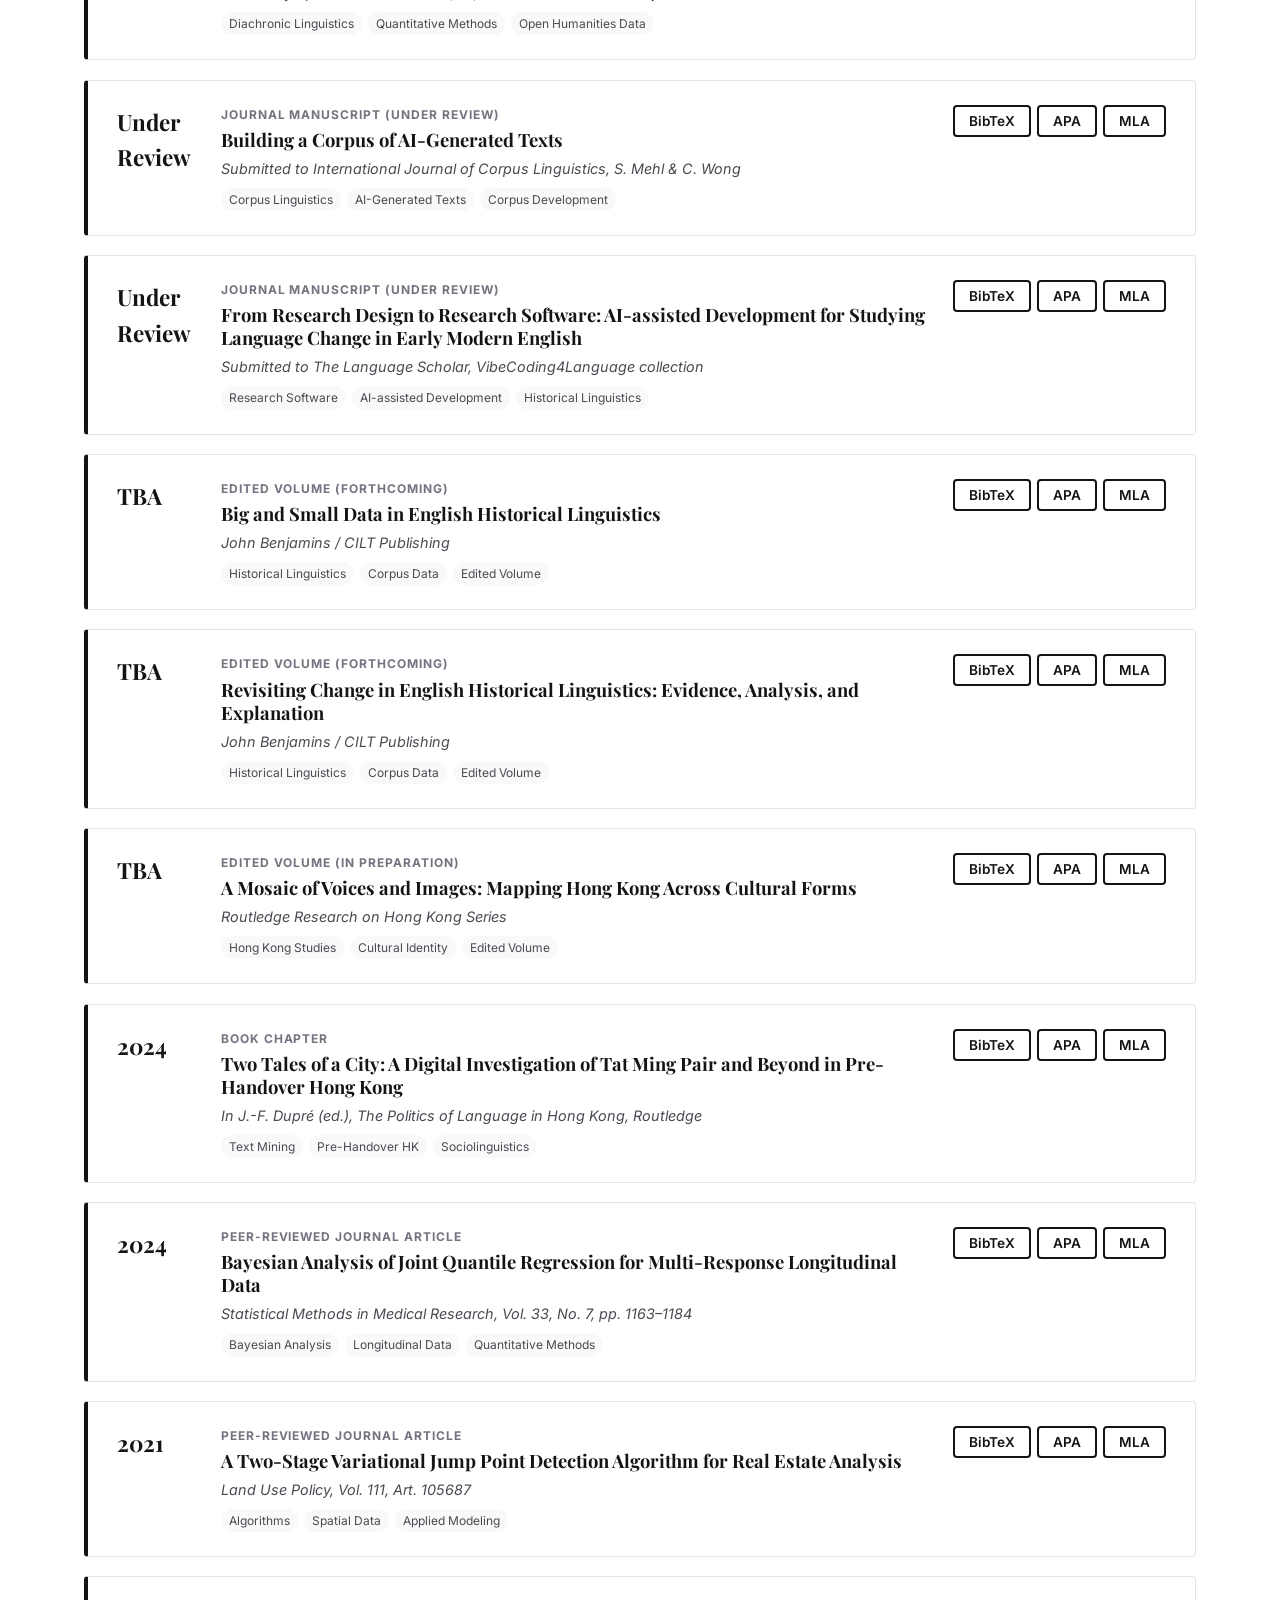
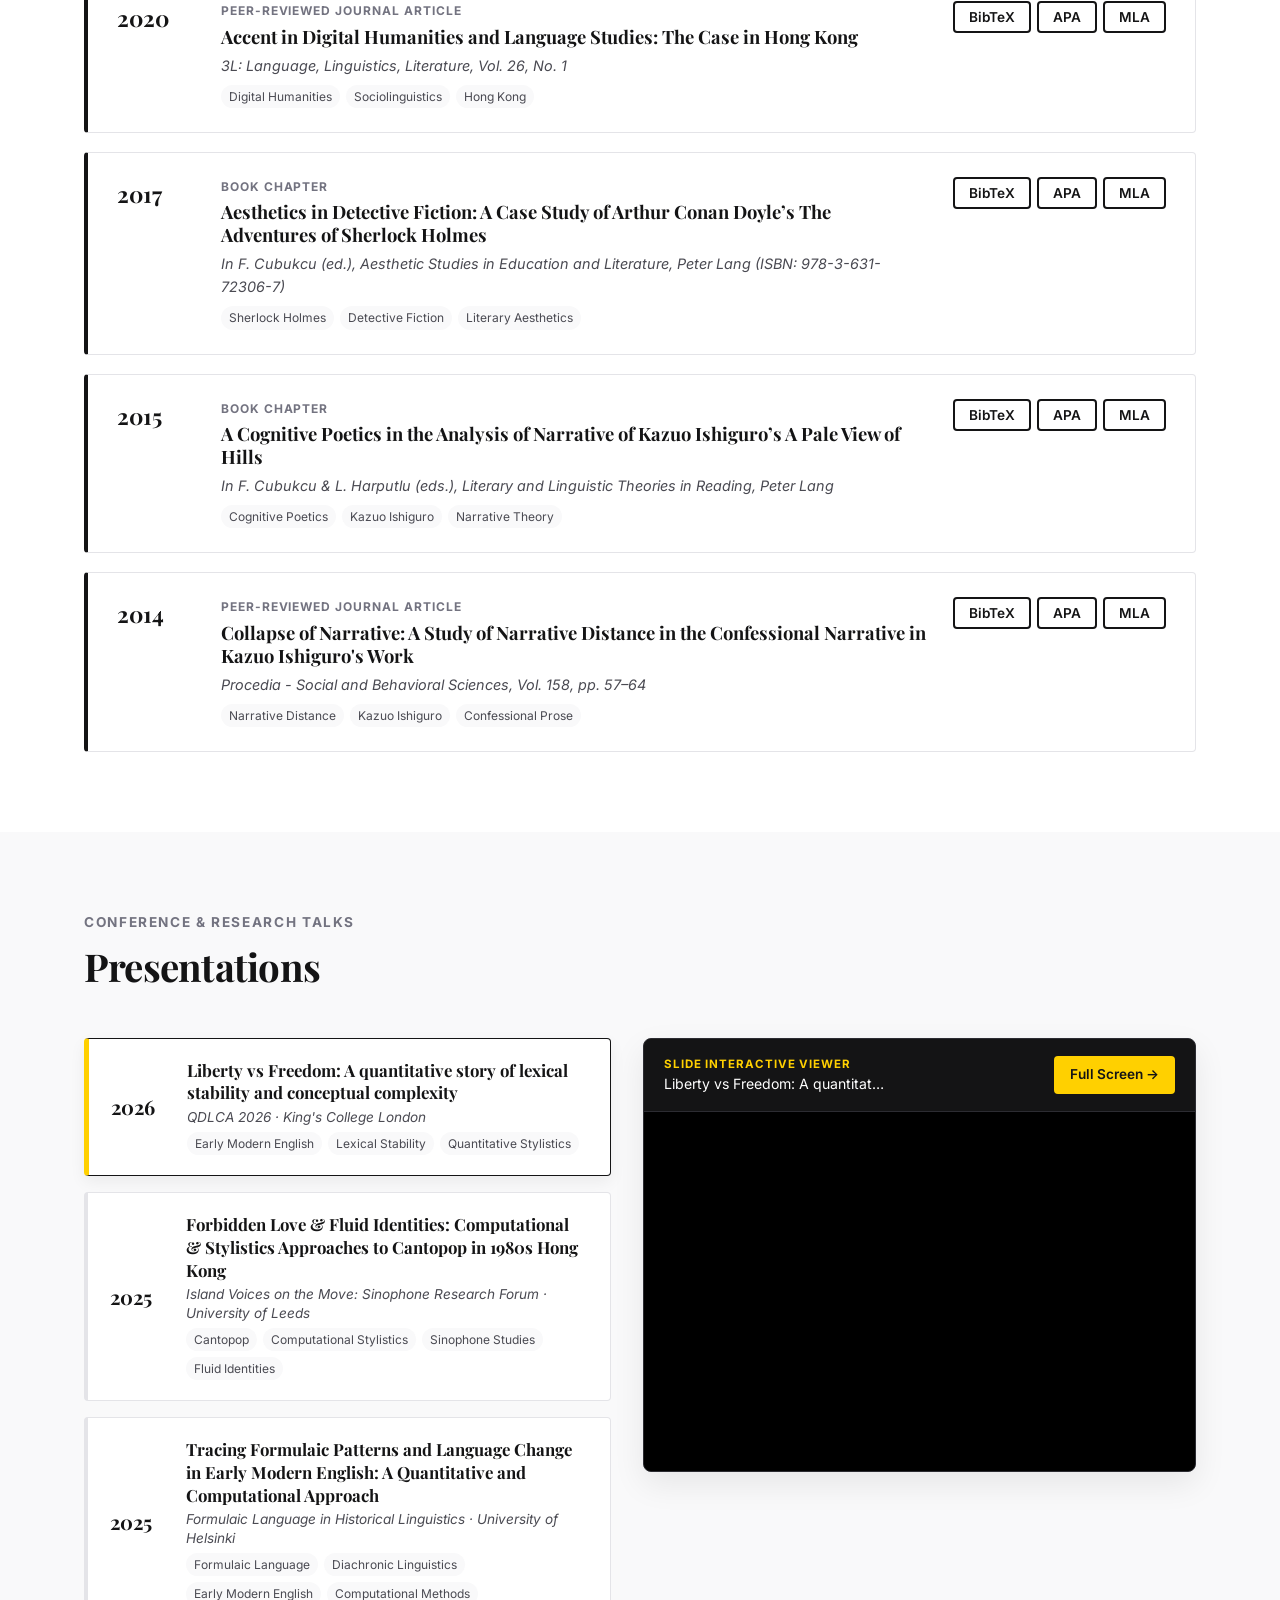
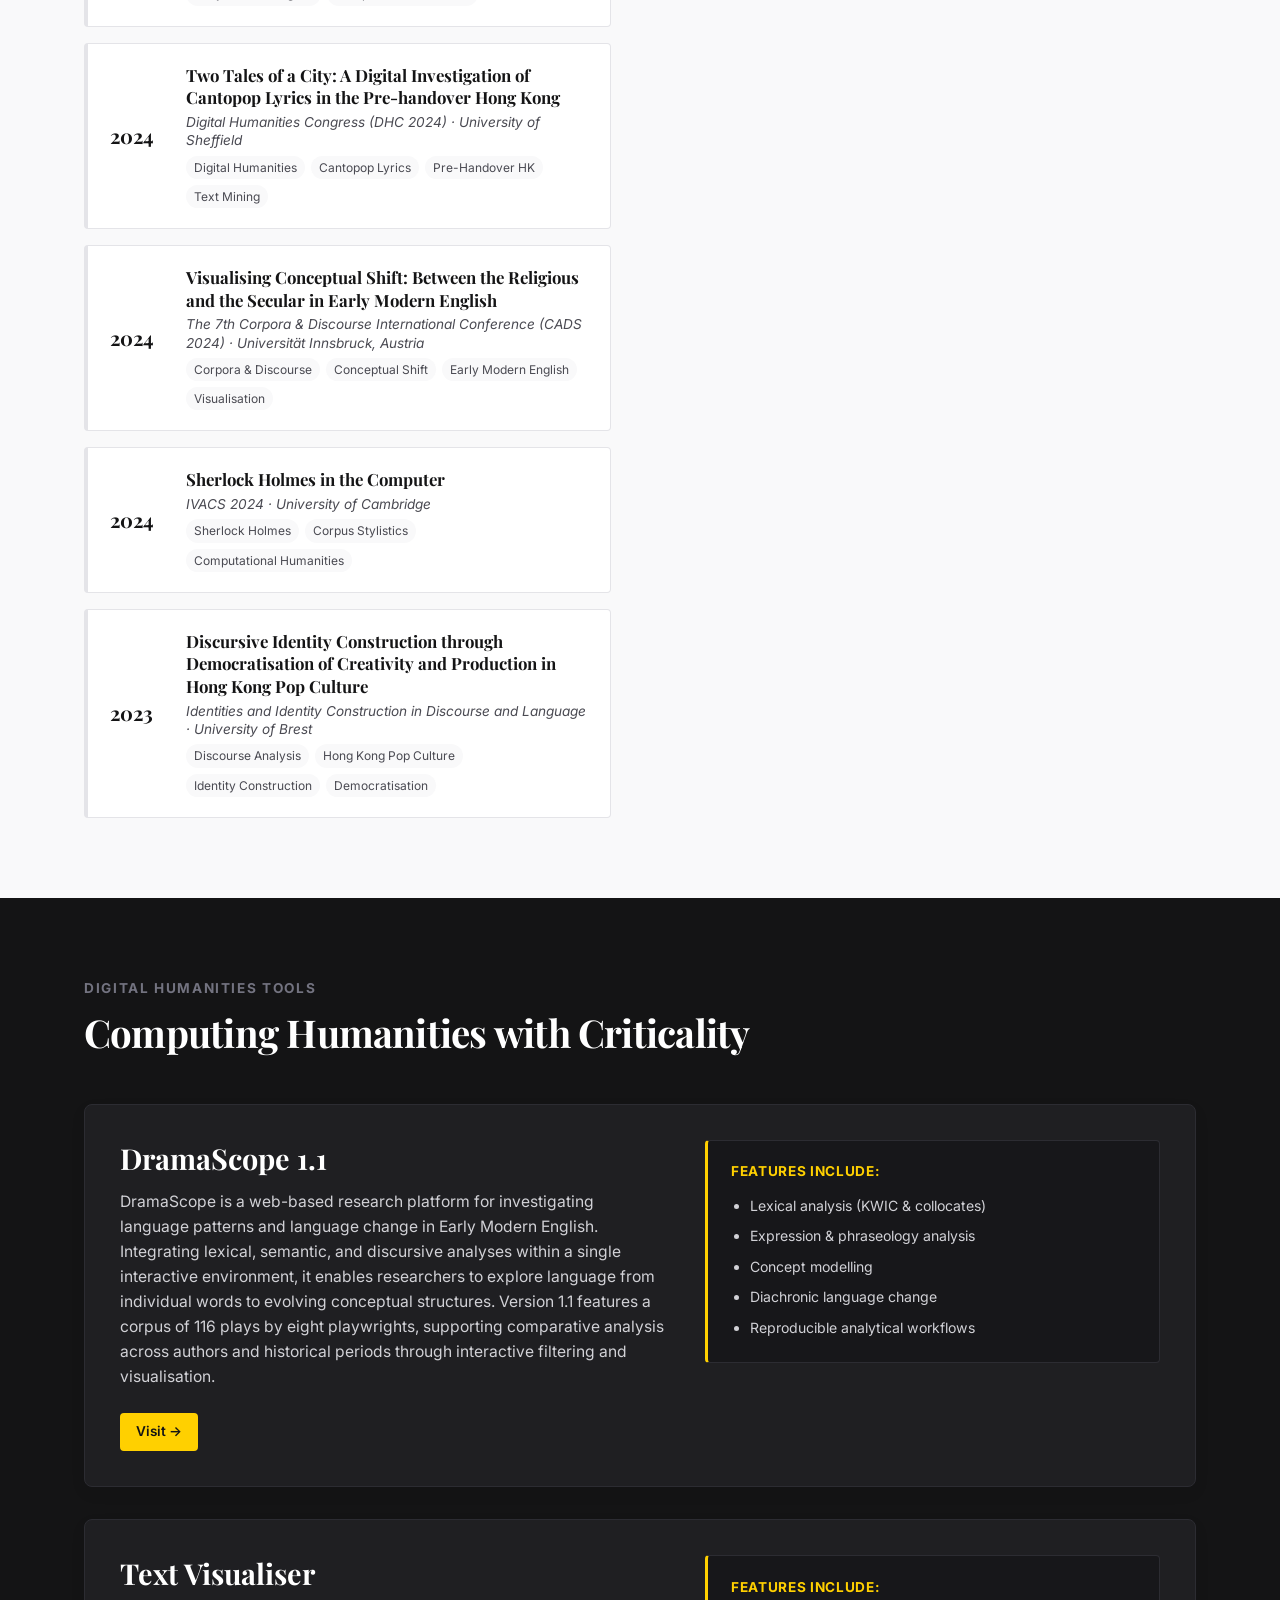
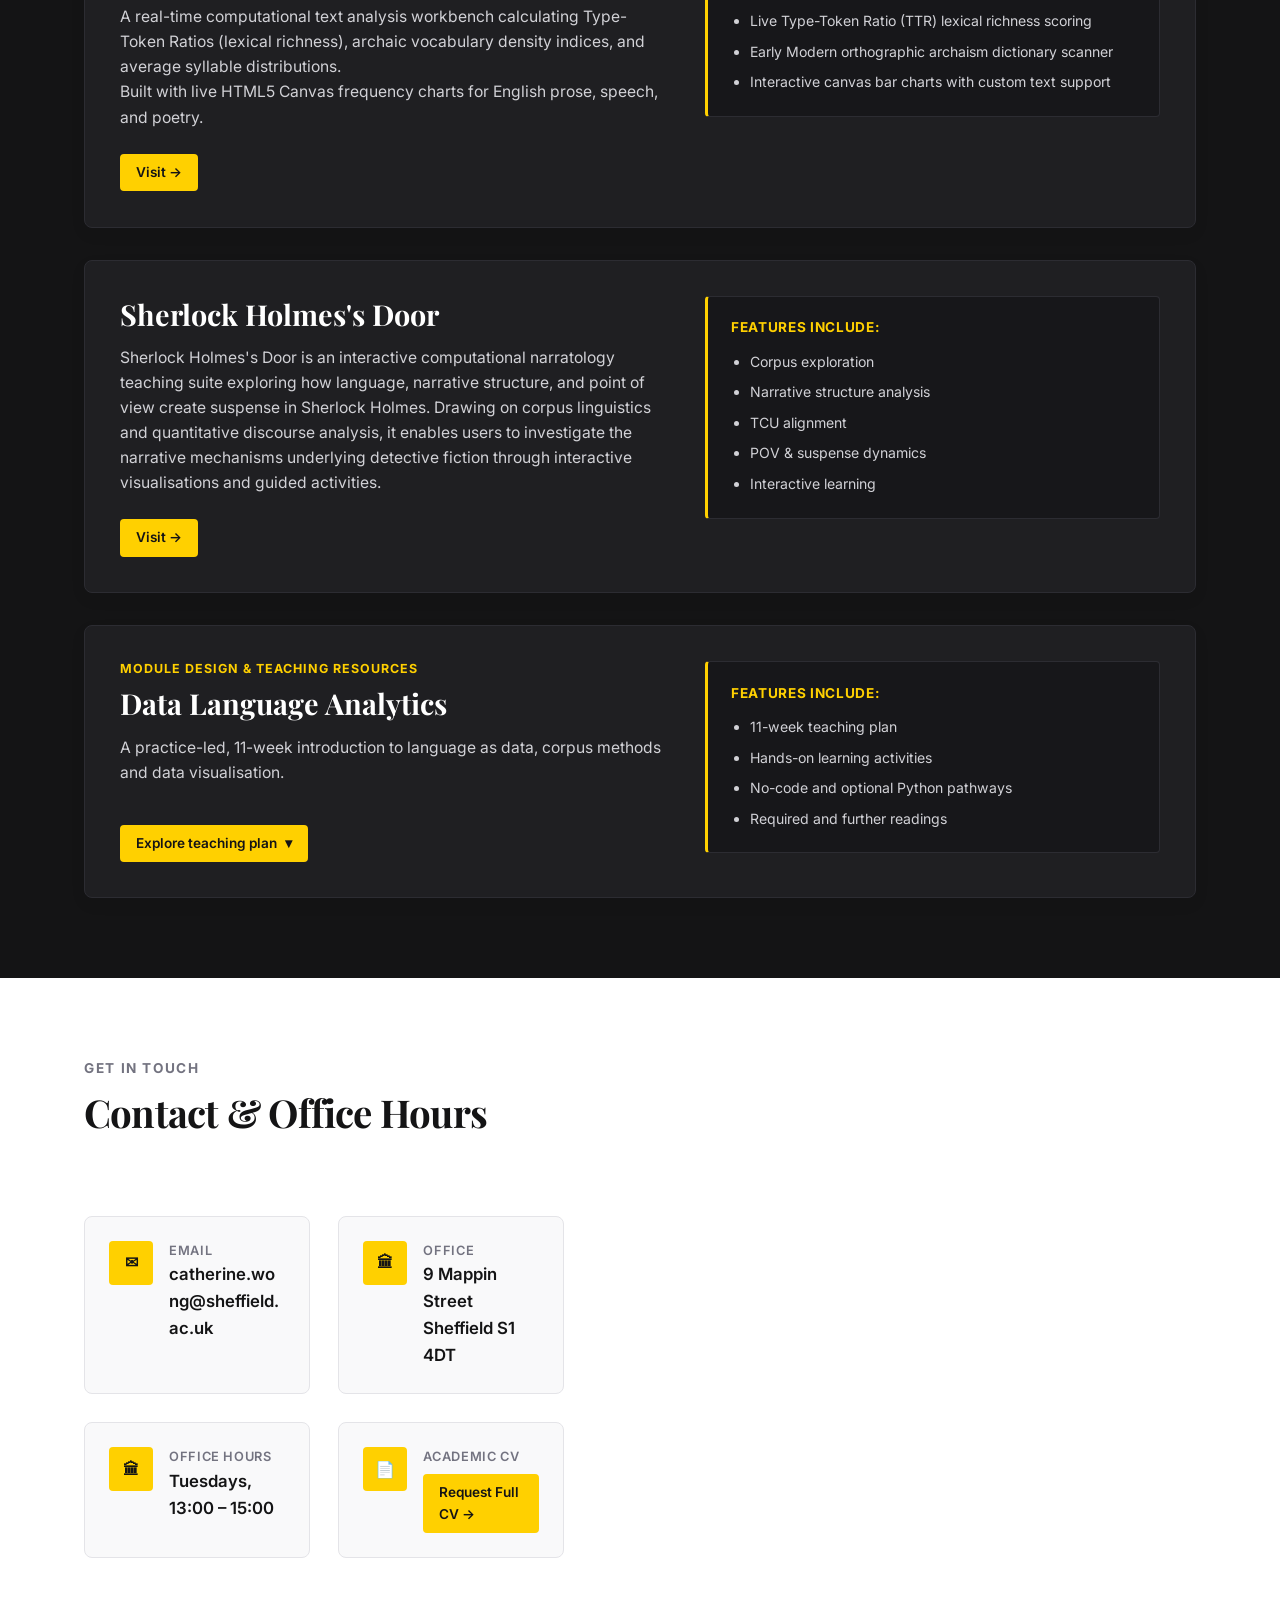
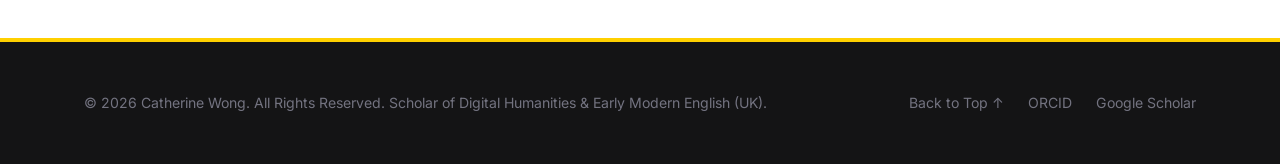
==== commit ea1c5543: "Update index.html" ====
--- a/index.html
+++ b/index.html
@@ -532,6 +532,35 @@
                 data-mla="Wallis, C., et al., editors. Revisiting Change in English Historical Linguistics: Evidence, Analysis, and Explanation. John Benjamins, n.d. Forthcoming.">MLA</button>
             </div>
           </article>
+   
+<!-- 10. Edited Volume - In Preparation -->
+<article class="pub-item" data-type="edited">
+  <div class="pub-year">TBA</div>
+  <div class="pub-content">
+    <span class="pub-type">Edited Volume (In Preparation)</span>
+    <h3 class="pub-title">A Mosaic of Voices and Images: Mapping Hong Kong Across Cultural Forms</h3>
+    <div class="pub-venue">Routledge Research on Hong Kong Series</div>
+    <div class="pub-tags">
+      <span class="tag-sm">Hong Kong Studies</span>
+      <span class="tag-sm">Cultural Identity</span>
+      <span class="tag-sm">Edited Volume</span>
+    </div>
+  </div>
+  <div class="pub-actions">
+    <button class="btn btn-outline btn-sm cite-btn" id="citeRoutledgeMosaic" data-bibtex="@book{wong_lai_mosaic,
+  editor={Wong, Catherine and Lai, Bruce},
+  title={A Mosaic of Voices and Images: Mapping Hong Kong Across Cultural Forms},
+  publisher={Routledge},
+  series={Routledge Research on Hong Kong Series},
+  note={In preparation}
+}">BibTeX</button>
+    <button class="btn btn-outline btn-sm cite-apa-btn" onclick="copyCitation(this, 'apa')"
+      data-apa="Wong, C., &amp; Lai, B. (Eds.). (n.d.). A Mosaic of Voices and Images: Mapping Hong Kong Across Cultural Forms [Edited volume in preparation]. Routledge.">APA</button>
+    <button class="btn btn-outline btn-sm cite-mla-btn" onclick="copyCitation(this, 'mla')"
+      data-mla="Wong, Catherine, and Bruce Lai, editors. A Mosaic of Voices and Images: Mapping Hong Kong Across Cultural Forms. Routledge, n.d. In preparation.">MLA</button>
+  </div>
+</article>
+
 <!-- 10. Book Chapter 2024 -->
           <article class="pub-item" data-type="chapter">
             <div class="pub-year">2024</div>
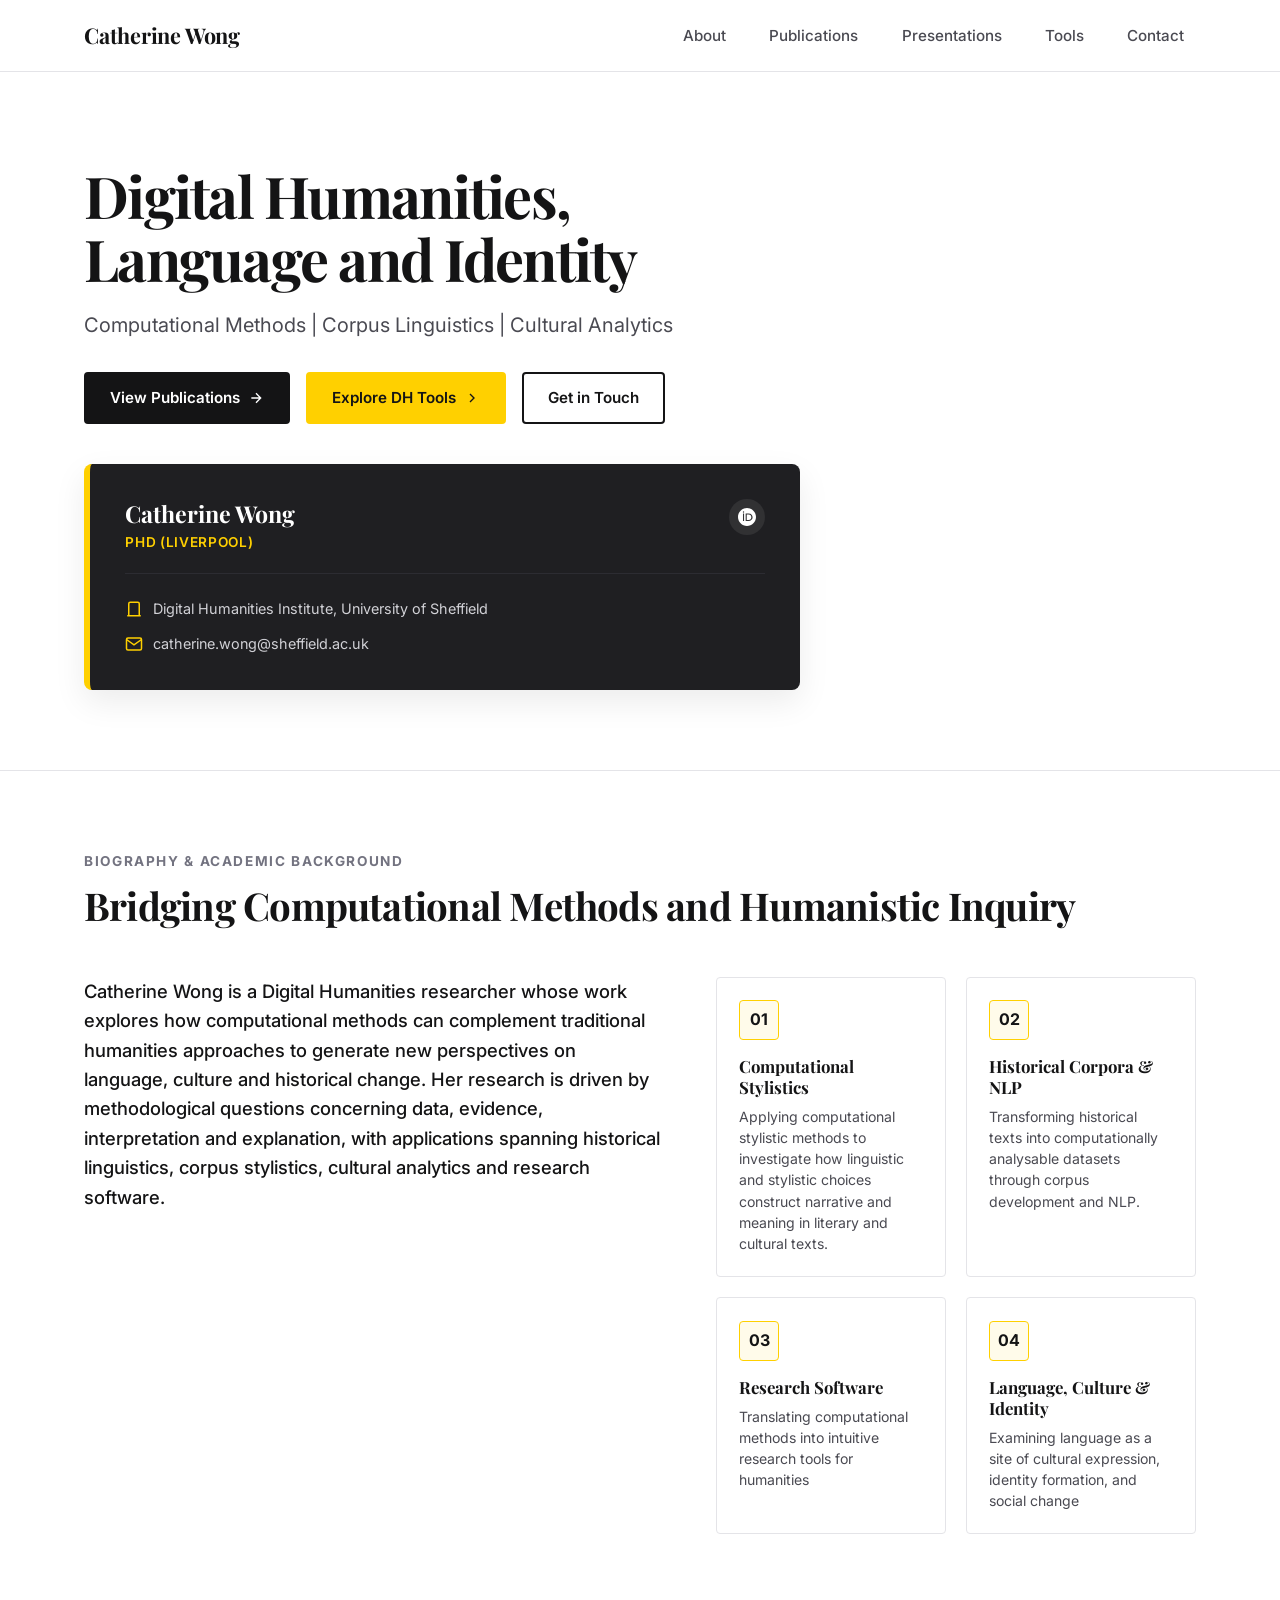
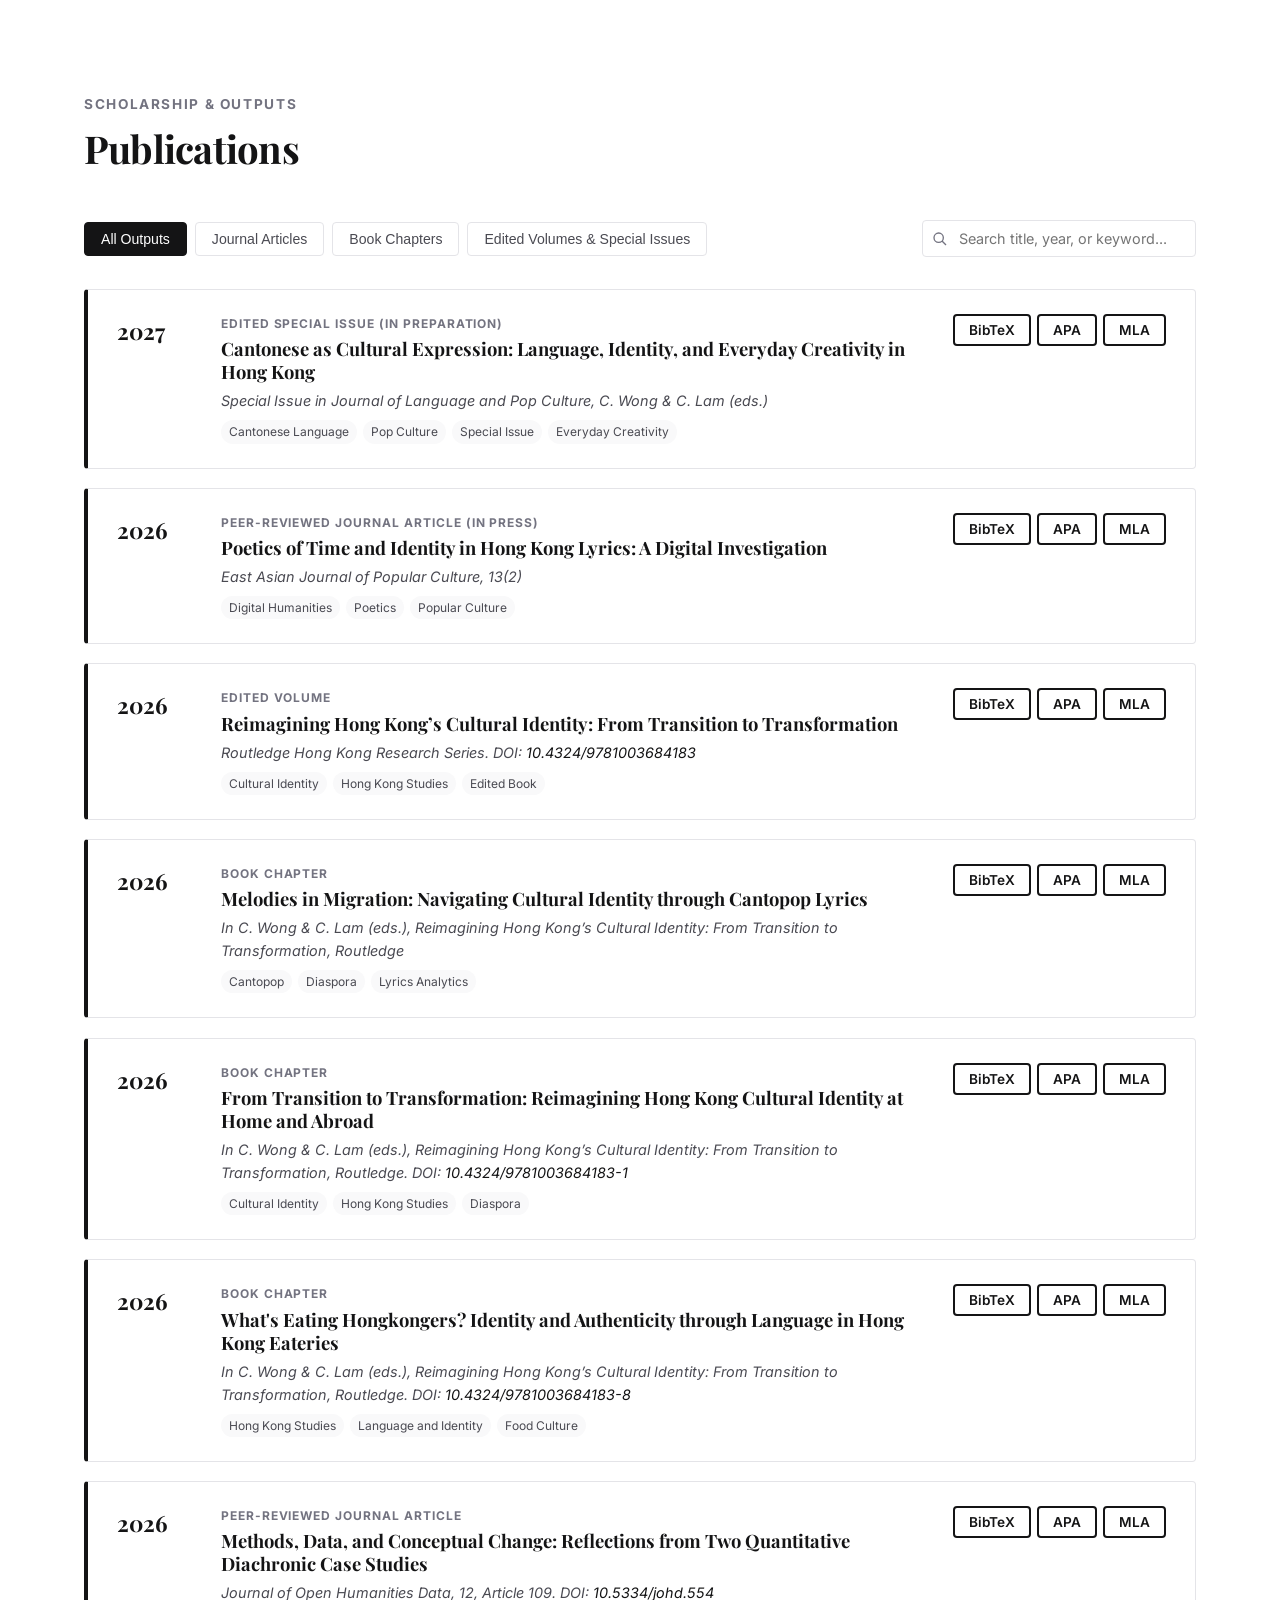
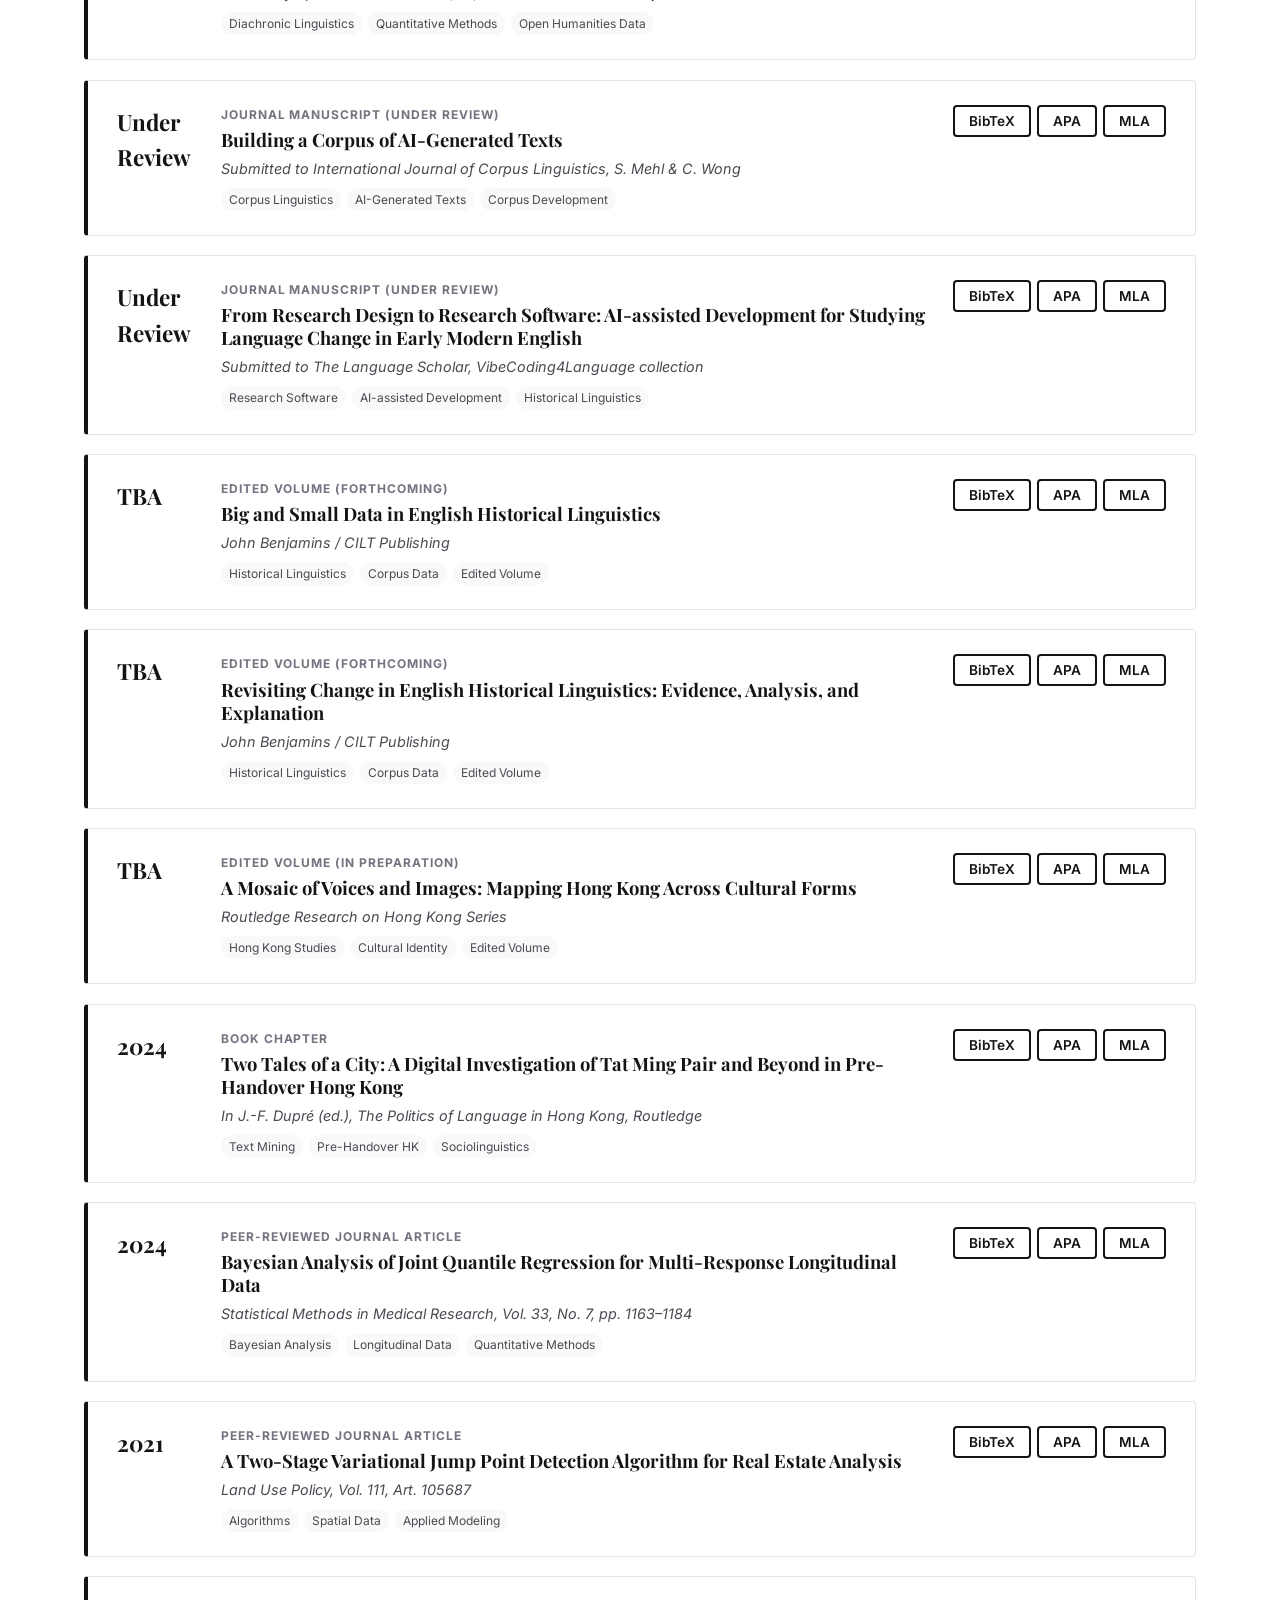
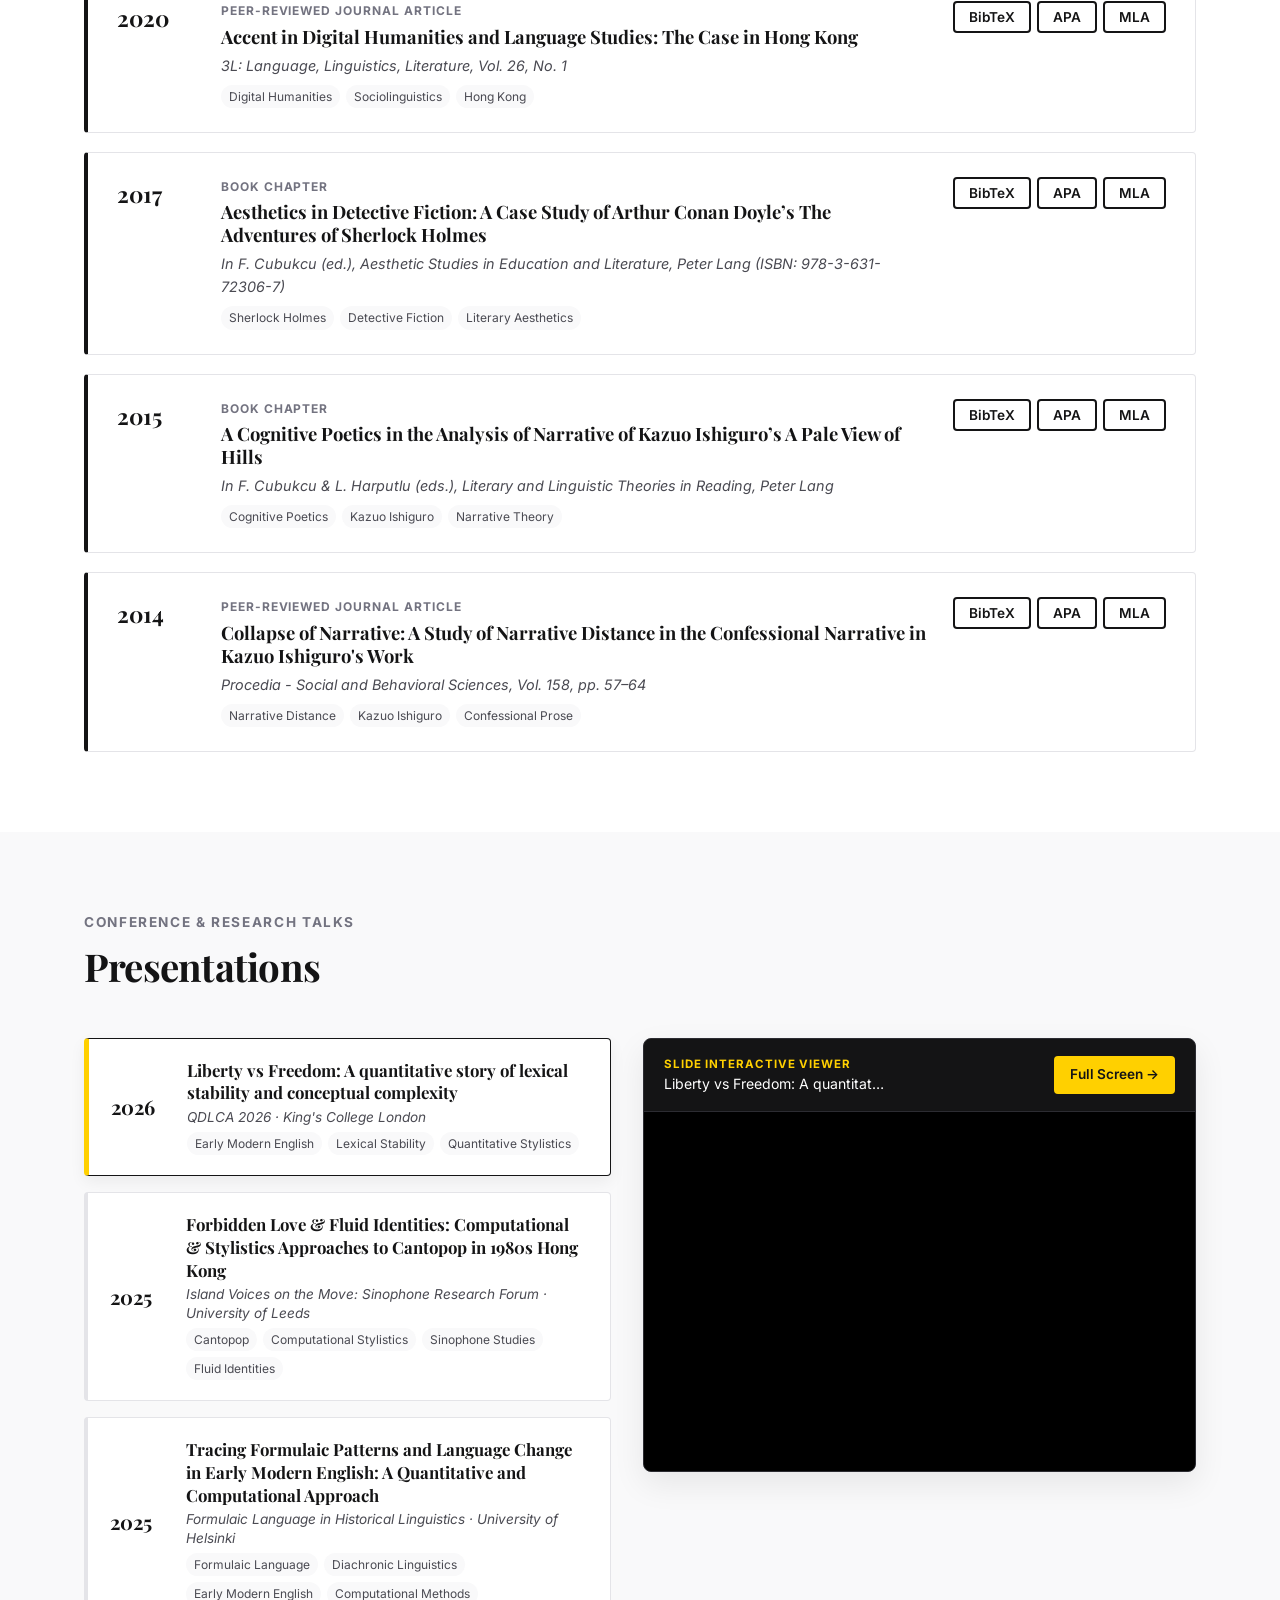
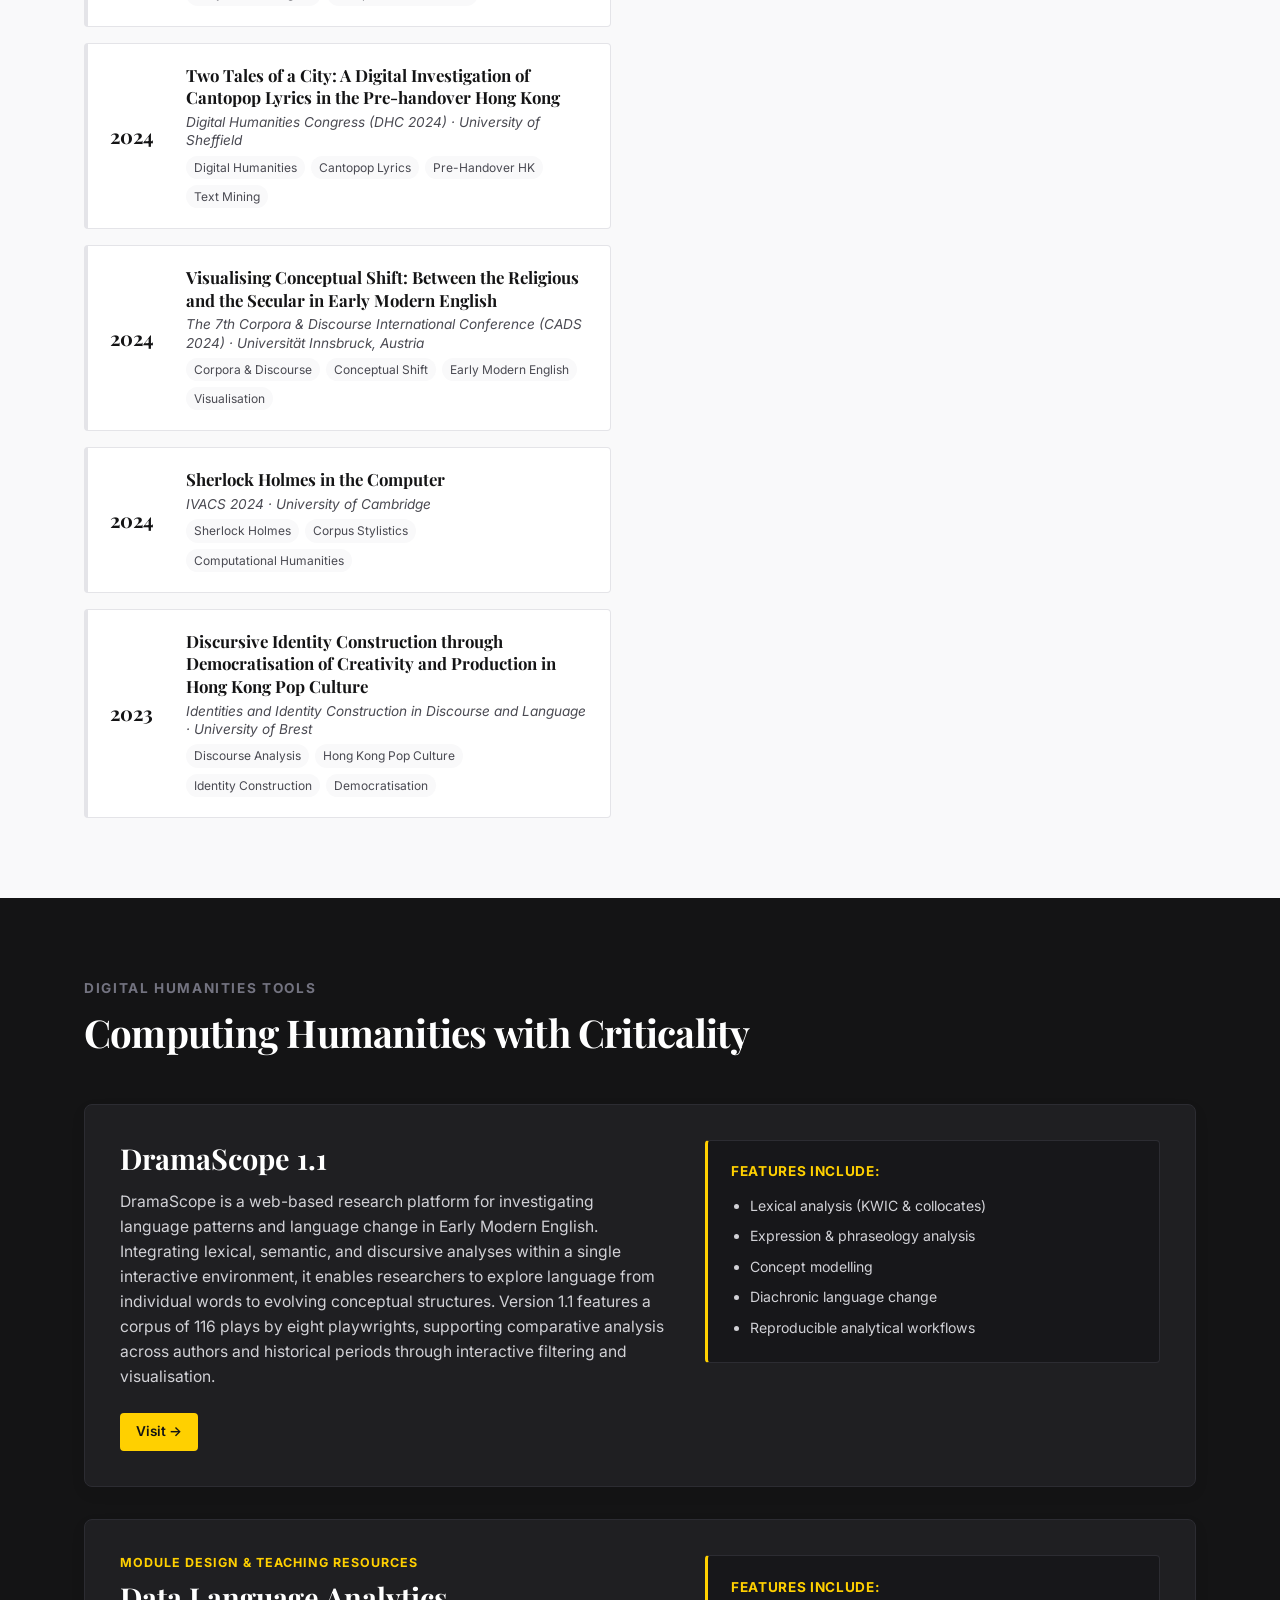
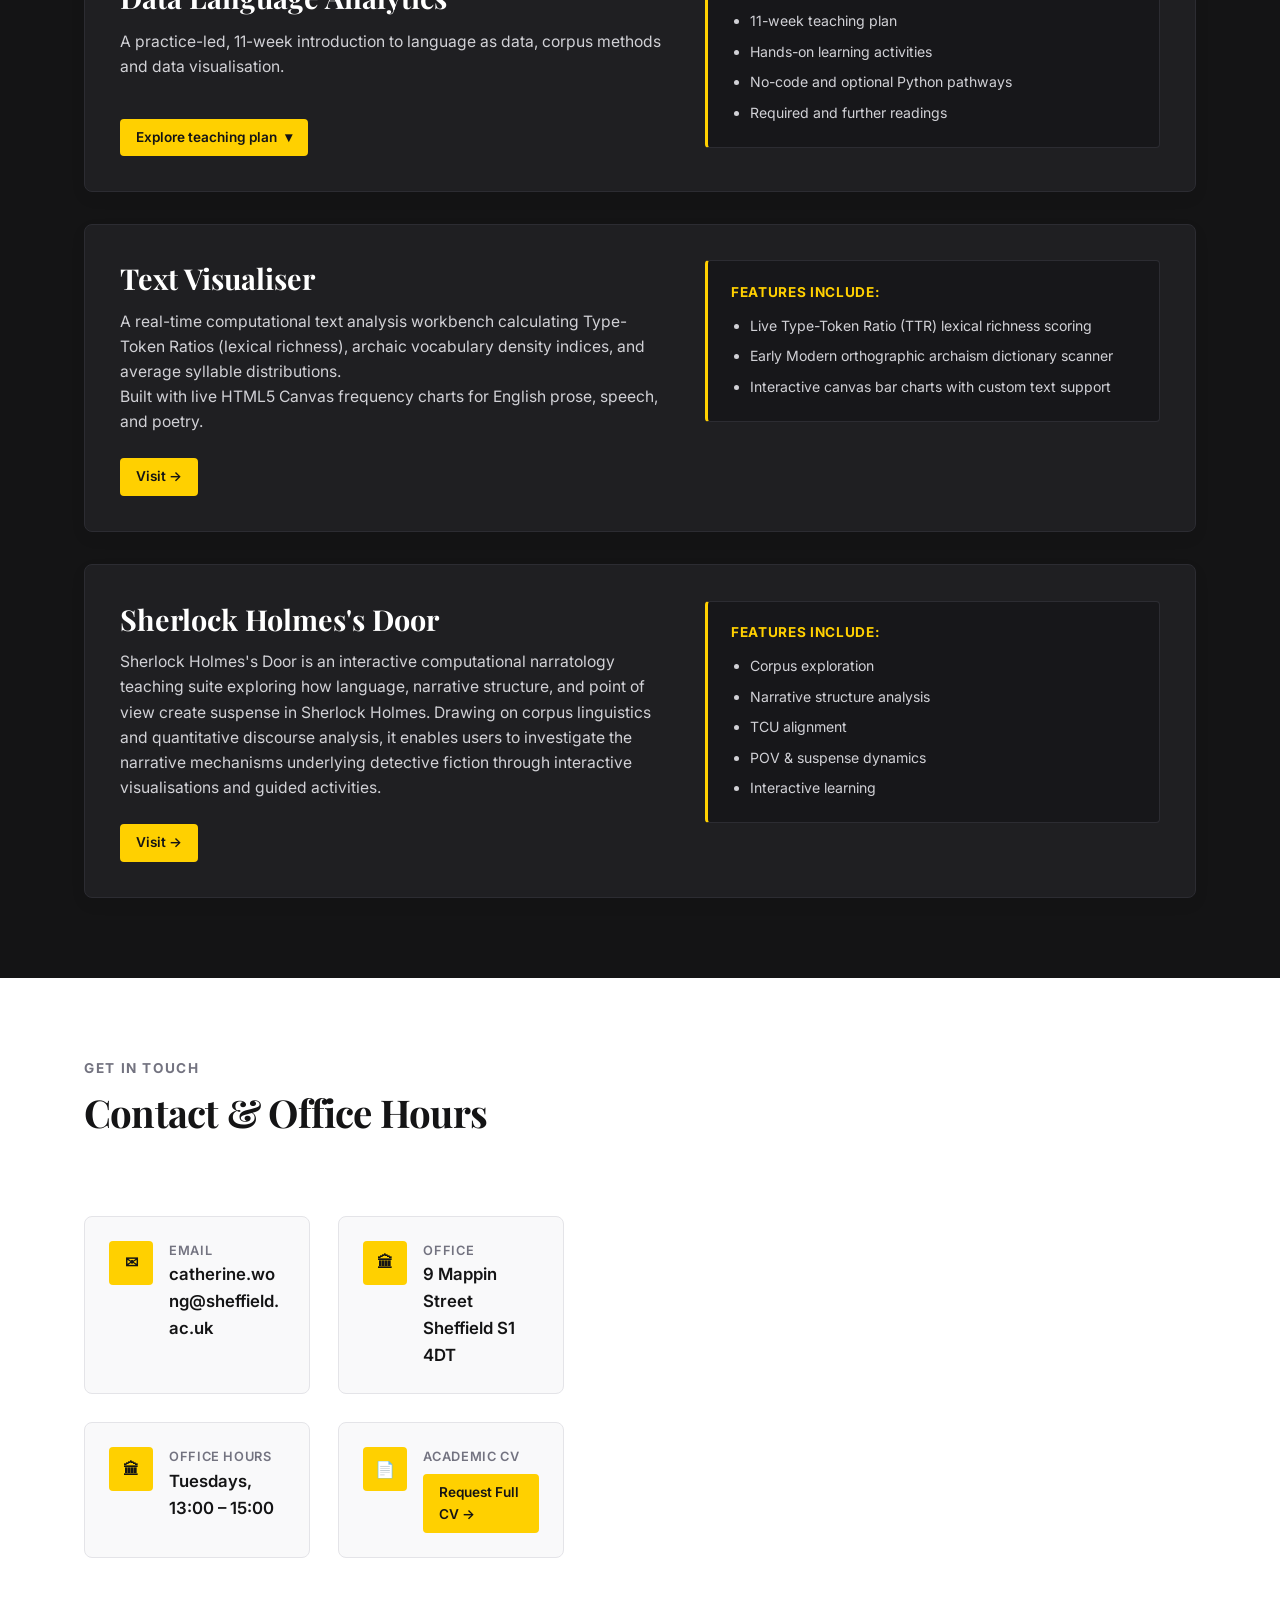
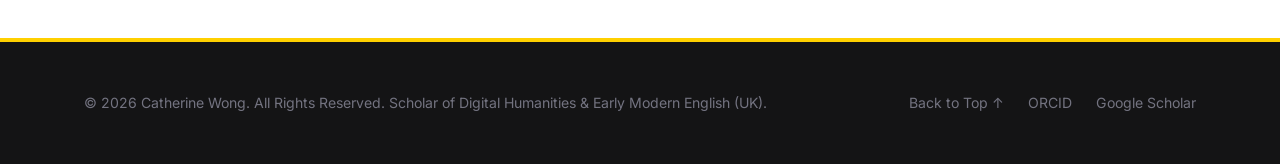
==== commit 60a47cda: "Update index.html" ====
--- a/index.html
+++ b/index.html
@@ -995,6 +995,352 @@
             </div>
           </div>
 
+          <!-- Tool 4: Data Language Analytics -->
+<details class="module-plan-card">
+  
+<summary class="module-plan-summary">
+  <div class="module-plan-grid">
+
+    <!-- Left column: module information -->
+    <div class="module-plan-info">
+      <span class="module-plan-kicker">
+        Module Design &amp; Teaching Resources
+      </span>
+
+      <h3 class="module-plan-title">
+        Data Language Analytics
+      </h3>
+
+      <p class="module-plan-description">
+        A practice-led, 11-week introduction to language as data,
+        corpus methods and data visualisation.
+      </p>
+
+      <span class="module-plan-action btn btn-primary btn-sm">
+        Explore teaching plan
+        <span aria-hidden="true">▾</span>
+      </span>
+    </div>
+
+    <!-- Right column: module features -->
+    <div class="module-plan-features">
+      <h4>Features include:</h4>
+      <ul>
+        <li>11-week teaching plan</li>
+        <li>Hands-on learning activities</li>
+        <li>No-code and optional Python pathways</li>
+        <li>Required and further readings</li>
+      </ul>
+    </div>
+
+  </div>
+</summary>
+
+
+  <div class="module-plan-content">
+
+    <h4>Teaching approach</h4>
+    <p>
+      The module follows a learning-through-doing approach.
+      Weeks 1 to 5 introduce language analysis through guided
+      activities with supplied data, tools and questions.
+      Weeks 6 to 11 expand towards evaluating existing corpora,
+      building and preparing datasets, comparing language data
+      and communicating findings. The core pathway uses
+      accessible tools without requiring programming, while
+      an optional advanced pathway supports students who
+      wish to work with Python or develop their own tools.
+    </p>
+
+    <h4>Provisional weekly teaching plan</h4>
+
+    <div class="module-table-scroll">
+      <table class="module-table">
+        <thead>
+          <tr>
+            <th scope="col">Week</th>
+            <th scope="col">Theme and central question</th>
+            <th scope="col">Main practical focus</th>
+            <th scope="col">Optional advanced pathway</th>
+          </tr>
+        </thead>
+        <tbody>
+          <tr>
+            <th scope="row">Week 1</th>
+            <td>
+              <span class="module-theme">Understanding language as data</span>
+              <strong>What counts as a word?</strong>
+            </td>
+          <td>
+  Tokenisation and segmentation using simple tools
+
+  <div style="margin-top: 10px;">
+    <a href="tokenisation.html"
+       target="_blank"
+       rel="noopener noreferrer"
+       style="color: var(--accent-yellow); font-weight: 600;">
+      Try the Tokenisation Explorer &rarr;
+    </a>
+  </div>
+</td>
+            <td>Python-based tokenisation; experimenting with different tokenisation rules</td>
+          </tr>
+          <tr>
+            <th scope="row">Week 2</th>
+            <td>
+              <span class="module-theme">Understanding and manipulating language data</span>
+              <strong>How do we count language?</strong>
+            </td>
+           
+<td>
+  Frequencies, types, lemmas, preprocessing and spreadsheets
+
+  <div style="margin-top: 10px;">
+    <a href="preprocessing.html"
+       target="_blank"
+       rel="noopener noreferrer"
+       style="color: var(--accent-yellow); font-weight: 600;">
+      Try the Text Preprocessing Lab &rarr;
+    </a>
+  </div>
+</td>
+
+            <td>Python for frequency analysis, lemmatisation and automated text processing</td>
+          </tr>
+          <tr>
+            <th scope="row">Week 3</th>
+            <td>
+              <span class="module-theme">Manipulating and analysing data</span>
+              <strong>How do words behave in context?</strong>
+            </td>
+            <td>Concordances, KWIC and AntConc</td>
+            <td>Building a simple concordancer using Python</td>
+          </tr>
+          <tr>
+            <th scope="row">Week 4</th>
+            <td>
+              <span class="module-theme">Manipulating and analysing data</span>
+              <strong>Which words occur together or stand out?</strong>
+            </td>
+            <td>Collocations and keyword analysis using AntConc</td>
+            <td>Python-based collocation and keyword analysis</td>
+          </tr>
+          <tr>
+            <th scope="row">Week 5</th>
+            <td>
+              <span class="module-theme">Analysing and visualising data</span>
+              <strong>How can we see patterns in language data?</strong>
+            </td>
+            <td>Basic visualisation, chart selection and Flourish</td>
+            <td>Creating custom visualisations using Python (Matplotlib, Plotly)</td>
+          </tr>
+          <tr>
+            <th scope="row">Week 6</th>
+            <td>
+              <span class="module-theme">Acquiring and evaluating datasets</span>
+              <strong>Where can we find language data?</strong>
+            </td>
+            <td>Exploring established corpora (COCA, BNC1994/BNC2014), corpus design, sampling, representativeness, metadata and limitations</td>
+            <td>Accessing and querying corpus datasets programmatically; exploring corpus data structures</td>
+          </tr>
+          <tr>
+            <th scope="row">Week 7</th>
+            <td>
+              <span class="module-theme">Acquiring and curating datasets</span>
+              <strong>How do we build our own dataset?</strong>
+            </td>
+            <td>Constructing a small corpus using text files, folders and spreadsheets; corpus design, collection and ethical considerations</td>
+            <td>Automated data collection and web scraping using Python</td>
+          </tr>
+          <tr>
+            <th scope="row">Week 8</th>
+            <td>
+              <span class="module-theme">Curating and preparing datasets</span>
+              <strong>How do we prepare data for analysis?</strong>
+            </td>
+            <td>Cleaning, structuring, metadata and reproducibility; preparing a corpus for AntConc</td>
+            <td>Automated preprocessing using Python, regex and pandas</td>
+          </tr>
+          <tr>
+            <th scope="row">Week 9</th>
+            <td>
+              <span class="module-theme">Analysing and visualising data</span>
+              <strong>How can we compare language across datasets?</strong>
+            </td>
+            <td>Comparative and diachronic analysis, normalisation and visualisation using AntConc and spreadsheets</td>
+            <td>Python-based comparative analysis and diachronic visualisation</td>
+          </tr>
+          <tr>
+            <th scope="row">Week 10</th>
+            <td>
+              <span class="module-theme">Visualising and communicating findings</span>
+              <strong>How do we communicate analytical findings?</strong>
+            </td>
+            <td>Looker Studio, interactive visualisations and scrollytelling</td>
+            <td>Building interactive dashboards or scrollytelling applications using JavaScript, D3.js or Python</td>
+          </tr>
+          <tr>
+            <th scope="row">Week 11</th>
+            <td>
+              <span class="module-theme">Exploring advanced computational possibilities</span>
+              <strong>What lies beyond traditional corpus analysis?</strong>
+            </td>
+            <td>Introduction to sentiment analysis, topic modelling, vectorisation, embeddings and clustering</td>
+            <td>Experimenting with NLP libraries, sentiment models and word embeddings using Python</td>
+          </tr>
+        </tbody>
+      </table>
+    </div>
+
+    <h4>Proposed required reading</h4>
+    <div class="module-table-scroll">
+      <table class="module-table module-reading-table">
+        <thead>
+          <tr><th scope="col">Week</th><th scope="col">Reading</th></tr>
+        </thead>
+        <tbody>
+          <tr>
+            <th scope="row">Week 1</th>
+            <td>Csomay, E. and Crawford, W. J. (2024) <em>Doing Corpus Linguistics</em>. 2nd edn. Routledge. Chapter 1, ‘Linguistics, Corpus Linguistics, and Language Variation’.</td>
+          </tr>
+          <tr>
+            <th scope="row">Week 2</th>
+            <td>Pérez-Paredes, P. (2024) ‘Frequency and keyness: what are they and how can they be used to explore representation?’ In F. Heritage and C. Taylor (eds.), <em>Analysing Representation: A Corpus and Discourse Textbook</em>. Routledge.</td>
+          </tr>
+          <tr>
+            <th scope="row">Week 3</th>
+            <td>Gillings, M. and Mautner, G. (2024) ‘Concordance lines: what are they and how can they be used to explore representation?’ In F. Heritage and C. Taylor (eds.), <em>Analysing Representation: A Corpus and Discourse Textbook</em>. Routledge.</td>
+          </tr>
+          <tr>
+            <th scope="row">Week 4</th>
+            <td>Kennedy, C.-R., Brookes, G. and Cherniaeva, A. (2024) ‘Collocates: what are they and how can they be used to explore representation?’ In F. Heritage and C. Taylor (eds.), <em>Analysing Representation: A Corpus and Discourse Textbook</em>. Routledge.</td>
+          </tr>
+          <tr>
+            <th scope="row">Week 5</th>
+            <td>Battisti, A. and Daquino, M. (2026) ‘Information Visualisation Practices in the Digital Humanities’. <a href="https://doi.org/10.1145/3814606" target="_blank" rel="noopener">https://doi.org/10.1145/3814606</a></td>
+          </tr>
+          <tr>
+            <th scope="row">Week 6</th>
+            <td>Csomay, E. and Crawford, W. J. (2024) <em>Doing Corpus Linguistics</em>. 2nd edn. Routledge. Chapter 3, ‘Searching a Corpus’.</td>
+          </tr>
+          <tr>
+            <th scope="row">Week 7</th>
+            <td>Csomay, E. and Crawford, W. J. (2024) <em>Doing Corpus Linguistics</em>. 2nd edn. Routledge. Chapter 5, ‘Building Your Own Corpus’.</td>
+          </tr>
+          <tr>
+            <th scope="row">Week 8</th>
+            <td>Di Cristofaro, M. (2023) <em>Corpus Approaches to Language in Social Media</em>. Routledge. Chapter 5, ‘Creating the Data: Corpus Collection’.</td>
+          </tr>
+          <tr>
+            <th scope="row">Week 9</th>
+            <td>Vessey, R. (2024) ‘Comparing representations across corpora and discourses’. In F. Heritage and C. Taylor (eds.), <em>Analysing Representation: A Corpus and Discourse Textbook</em>. Routledge.</td>
+          </tr>
+          <tr>
+            <th scope="row">Week 10</th>
+            <td>Lo Duca, A. and McDowell, K. (2025) ‘Using the S-DIKW framework to transform data visualization into data storytelling’, <em>Journal of the Association for Information Science and Technology</em>, 76(5), pp. 803–818. <a href="https://doi.org/10.1002/asi.24973" target="_blank" rel="noopener">https://doi.org/10.1002/asi.24973</a></td>
+          </tr>
+          <tr>
+            <th scope="row">Week 11</th>
+            <td>Schneider, G. (2024) <em>Text Analytics for Corpus Linguistics and Digital Humanities</em>. Bloomsbury Academic. Chapter 6, ‘Topic Modelling and Unsupervised ML with Mallet and R’, and Chapter 8, ‘Distributional Semantics’ (selected sections).</td>
+          </tr>
+        </tbody>
+      </table>
+    </div>
+
+    <h4>Proposed further reading</h4>
+    <div class="module-table-scroll">
+      <table class="module-table module-reading-table">
+        <thead>
+          <tr><th scope="col">Week</th><th scope="col">Reading</th></tr>
+        </thead>
+        <tbody>
+          <tr>
+            <th scope="row">Week 1</th>
+            <td>McEnery, T. and Hardie, A. (2012) <em>Corpus Linguistics: Method, Theory and Practice</em>. Cambridge University Press.</td>
+          </tr>
+          <tr>
+            <th scope="row">Week 2</th>
+            <td>Schneider, G. (2024) <em>Text Analytics for Corpus Linguistics and Digital Humanities</em>. Bloomsbury Academic. Chapter 3, ‘Frequency Lists and First Steps in R’.</td>
+          </tr>
+          <tr>
+            <th scope="row">Week 3</th>
+            <td>
+              <p>Baker, P. (2006) <em>Using Corpora in Discourse Analysis</em>. Continuum.</p>
+              <p>Baker, P. (2013) <em>Discourse Analysis and Media Attitudes: The Representation of Islam in the British Press</em>. Cambridge University Press.</p>
+            </td>
+          </tr>
+          <tr>
+            <th scope="row">Week 4</th>
+            <td>
+              <p>Stubbs, M. (2001) <em>Words and Phrases: Corpus Studies of Lexical Semantics</em>. Blackwell.</p>
+              <p>Schneider, G. (2024) <em>Text Analytics for Corpus Linguistics and Digital Humanities</em>. Bloomsbury Academic. Chapter 4, ‘Overuse and Keywords and Using R Libraries’.</p>
+            </td>
+          </tr>
+          <tr>
+            <th scope="row">Week 5</th>
+            <td>Schneider, G. (2024) <em>Text Analytics for Corpus Linguistics and Digital Humanities</em>. Bloomsbury Academic. Chapter 7, ‘Kernel Density Estimation for Conceptual Maps’.</td>
+          </tr>
+          <tr>
+            <th scope="row">Week 6</th>
+            <td>Love, R. and Busso, L. (2024) ‘Choosing and building corpora to investigate representation’. In F. Heritage and C. Taylor (eds.), <em>Analysing Representation: A Corpus and Discourse Textbook</em>. Routledge.</td>
+          </tr>
+          <tr>
+            <th scope="row">Week 7</th>
+            <td>Di Cristofaro, M. (2023) <em>Corpus Approaches to Language in Social Media</em>. Routledge. Chapter 4, ‘Imagining the Data: Corpus Design’.</td>
+          </tr>
+          <tr>
+            <th scope="row">Week 8</th>
+            <td>De Cock, B., Hambye, P. and Pizarro Pedraza, A. (2024) ‘Annotation and mark up for representation analysis’. In F. Heritage and C. Taylor (eds.), <em>Analysing Representation: A Corpus and Discourse Textbook</em>. Routledge.</td>
+          </tr>
+          <tr>
+            <th scope="row">Week 9</th>
+            <td>
+              <p>Michel, J.-B. et al. (2011) ‘Quantitative analysis of culture using millions of digitized books’, <em>Science</em>, 331(6014), pp. 176–182.</p>
+              <p>Greenfield, P. M. (2013) ‘The changing psychology of culture from 1800 through 2000’, <em>Psychological Science</em>, 24(9), pp. 1722–1731.</p>
+              <p>Zeng, R. and Greenfield, P. M. (2015) ‘Cultural evolution over the last 40 years in China: Using the Google Ngram Viewer to study implications of social and political change for cultural values’, <em>International Journal of Psychology</em>, 50(1), pp. 47–55.</p>
+              <p>Rautionaho, P., Nurmi, A. and Klemola, J. (eds.) (2020) <em>Corpora and the Changing Society: Studies in the Evolution of English</em>. John Benjamins. <a href="https://doi.org/10.1075/scl.96" target="_blank" rel="noopener">https://doi.org/10.1075/scl.96</a></p>
+              <p>Brookes, G. and Wright, D. (2020) ‘From burden to threat: A diachronic study of language ideology and migrant representation in the British press’. In P. Rautionaho, A. Nurmi and J. Klemola (eds.), <em>Corpora and the Changing Society: Studies in the Evolution of English</em>. John Benjamins, pp. 113–140. <a href="https://doi.org/10.1075/scl.96.05bro" target="_blank" rel="noopener">https://doi.org/10.1075/scl.96.05bro</a></p>
+            </td>
+          </tr>
+          <tr>
+            <th scope="row">Week 10</th>
+            <td>Booth, W. C., Colomb, G. G. and Williams, J. M. (2008) <em>The Craft of Research</em>. 3rd edn. University of Chicago Press.</td>
+          </tr>
+          <tr>
+            <th scope="row">Week 11</th>
+            <td>
+              <p>Hovy, D. and Yang, D. (2021) ‘The importance of modeling social factors of language: Theory and practice’. In <em>Proceedings of NAACL-HLT 2021</em>, pp. 588–602.</p>
+              <p>Rheault, L. (2020) ‘Word embeddings for the analysis of ideological placement in parliamentary corpora’, <em>Political Analysis</em>, 28(1), pp. 112–133.</p>
+              <p>Meier-Vieracker, S. (2023) ‘Racist discourse in a German far-right blog: A corpus-driven approach using word embeddings’, <em>Discourse &amp; Society</em>.</p>
+              <p>Schneider, G. (2024) <em>Text Analytics for Corpus Linguistics and Digital Humanities</em>. Bloomsbury Academic. Chapters 5, 6, 8 and 9 (selected sections).</p>
+            </td>
+          </tr>
+          <tr>
+            <th scope="row">Across the module</th>
+            <td>Marchi, A. (2024) ‘Evaluating corpus and discourse work’. In F. Heritage and C. Taylor (eds.), <em>Analysing Representation: A Corpus and Discourse Textbook</em>. Routledge, pp. 212–222.</td>
+          </tr>
+        </tbody>
+      </table>
+    </div>
+
+    <div class="module-feedback">
+      <h4>Suggestions welcome</h4>
+      <p>
+        This teaching plan is a work in progress. I welcome
+        suggestions on the curriculum, learning activities,
+        tools and readings, particularly from colleagues
+        teaching corpus linguistics, language analytics
+        and Digital Humanities.
+      </p>
+      <a href="mailto:catherine.wong@sheffield.ac.uk?subject=Suggestions%20for%20Data%20Language%20Analytics"
+         class="btn btn-primary btn-sm">
+        Share a suggestion &rarr;
+      </a>
+    </div>
+
+  </div>
+</details>
+          
           <!-- Tool 2: Text Visualiser -->
           <div class="tool-card-box"
             style="background-color: var(--bg-charcoal); border: 1px solid var(--border-dark); border-radius: var(--radius-md); padding: 2.2rem; box-shadow: var(--shadow-md);">
@@ -1064,352 +1410,6 @@
 
             </div>
           </div>
-
-<!-- Tool 4: Data Language Analytics -->
-<details class="module-plan-card">
-  
-<summary class="module-plan-summary">
-  <div class="module-plan-grid">
-
-    <!-- Left column: module information -->
-    <div class="module-plan-info">
-      <span class="module-plan-kicker">
-        Module Design &amp; Teaching Resources
-      </span>
-
-      <h3 class="module-plan-title">
-        Data Language Analytics
-      </h3>
-
-      <p class="module-plan-description">
-        A practice-led, 11-week introduction to language as data,
-        corpus methods and data visualisation.
-      </p>
-
-      <span class="module-plan-action btn btn-primary btn-sm">
-        Explore teaching plan
-        <span aria-hidden="true">▾</span>
-      </span>
-    </div>
-
-    <!-- Right column: module features -->
-    <div class="module-plan-features">
-      <h4>Features include:</h4>
-      <ul>
-        <li>11-week teaching plan</li>
-        <li>Hands-on learning activities</li>
-        <li>No-code and optional Python pathways</li>
-        <li>Required and further readings</li>
-      </ul>
-    </div>
-
-  </div>
-</summary>
-
-
-  <div class="module-plan-content">
-
-    <h4>Teaching approach</h4>
-    <p>
-      The module follows a learning-through-doing approach.
-      Weeks 1 to 5 introduce language analysis through guided
-      activities with supplied data, tools and questions.
-      Weeks 6 to 11 expand towards evaluating existing corpora,
-      building and preparing datasets, comparing language data
-      and communicating findings. The core pathway uses
-      accessible tools without requiring programming, while
-      an optional advanced pathway supports students who
-      wish to work with Python or develop their own tools.
-    </p>
-
-    <h4>Provisional weekly teaching plan</h4>
-
-    <div class="module-table-scroll">
-      <table class="module-table">
-        <thead>
-          <tr>
-            <th scope="col">Week</th>
-            <th scope="col">Theme and central question</th>
-            <th scope="col">Main practical focus</th>
-            <th scope="col">Optional advanced pathway</th>
-          </tr>
-        </thead>
-        <tbody>
-          <tr>
-            <th scope="row">Week 1</th>
-            <td>
-              <span class="module-theme">Understanding language as data</span>
-              <strong>What counts as a word?</strong>
-            </td>
-          <td>
-  Tokenisation and segmentation using simple tools
-
-  <div style="margin-top: 10px;">
-    <a href="tokenisation.html"
-       target="_blank"
-       rel="noopener noreferrer"
-       style="color: var(--accent-yellow); font-weight: 600;">
-      Try the Tokenisation Explorer &rarr;
-    </a>
-  </div>
-</td>
-            <td>Python-based tokenisation; experimenting with different tokenisation rules</td>
-          </tr>
-          <tr>
-            <th scope="row">Week 2</th>
-            <td>
-              <span class="module-theme">Understanding and manipulating language data</span>
-              <strong>How do we count language?</strong>
-            </td>
-           
-<td>
-  Frequencies, types, lemmas, preprocessing and spreadsheets
-
-  <div style="margin-top: 10px;">
-    <a href="preprocessing.html"
-       target="_blank"
-       rel="noopener noreferrer"
-       style="color: var(--accent-yellow); font-weight: 600;">
-      Try the Text Preprocessing Lab &rarr;
-    </a>
-  </div>
-</td>
-
-            <td>Python for frequency analysis, lemmatisation and automated text processing</td>
-          </tr>
-          <tr>
-            <th scope="row">Week 3</th>
-            <td>
-              <span class="module-theme">Manipulating and analysing data</span>
-              <strong>How do words behave in context?</strong>
-            </td>
-            <td>Concordances, KWIC and AntConc</td>
-            <td>Building a simple concordancer using Python</td>
-          </tr>
-          <tr>
-            <th scope="row">Week 4</th>
-            <td>
-              <span class="module-theme">Manipulating and analysing data</span>
-              <strong>Which words occur together or stand out?</strong>
-            </td>
-            <td>Collocations and keyword analysis using AntConc</td>
-            <td>Python-based collocation and keyword analysis</td>
-          </tr>
-          <tr>
-            <th scope="row">Week 5</th>
-            <td>
-              <span class="module-theme">Analysing and visualising data</span>
-              <strong>How can we see patterns in language data?</strong>
-            </td>
-            <td>Basic visualisation, chart selection and Flourish</td>
-            <td>Creating custom visualisations using Python (Matplotlib, Plotly)</td>
-          </tr>
-          <tr>
-            <th scope="row">Week 6</th>
-            <td>
-              <span class="module-theme">Acquiring and evaluating datasets</span>
-              <strong>Where can we find language data?</strong>
-            </td>
-            <td>Exploring established corpora (COCA, BNC1994/BNC2014), corpus design, sampling, representativeness, metadata and limitations</td>
-            <td>Accessing and querying corpus datasets programmatically; exploring corpus data structures</td>
-          </tr>
-          <tr>
-            <th scope="row">Week 7</th>
-            <td>
-              <span class="module-theme">Acquiring and curating datasets</span>
-              <strong>How do we build our own dataset?</strong>
-            </td>
-            <td>Constructing a small corpus using text files, folders and spreadsheets; corpus design, collection and ethical considerations</td>
-            <td>Automated data collection and web scraping using Python</td>
-          </tr>
-          <tr>
-            <th scope="row">Week 8</th>
-            <td>
-              <span class="module-theme">Curating and preparing datasets</span>
-              <strong>How do we prepare data for analysis?</strong>
-            </td>
-            <td>Cleaning, structuring, metadata and reproducibility; preparing a corpus for AntConc</td>
-            <td>Automated preprocessing using Python, regex and pandas</td>
-          </tr>
-          <tr>
-            <th scope="row">Week 9</th>
-            <td>
-              <span class="module-theme">Analysing and visualising data</span>
-              <strong>How can we compare language across datasets?</strong>
-            </td>
-            <td>Comparative and diachronic analysis, normalisation and visualisation using AntConc and spreadsheets</td>
-            <td>Python-based comparative analysis and diachronic visualisation</td>
-          </tr>
-          <tr>
-            <th scope="row">Week 10</th>
-            <td>
-              <span class="module-theme">Visualising and communicating findings</span>
-              <strong>How do we communicate analytical findings?</strong>
-            </td>
-            <td>Looker Studio, interactive visualisations and scrollytelling</td>
-            <td>Building interactive dashboards or scrollytelling applications using JavaScript, D3.js or Python</td>
-          </tr>
-          <tr>
-            <th scope="row">Week 11</th>
-            <td>
-              <span class="module-theme">Exploring advanced computational possibilities</span>
-              <strong>What lies beyond traditional corpus analysis?</strong>
-            </td>
-            <td>Introduction to sentiment analysis, topic modelling, vectorisation, embeddings and clustering</td>
-            <td>Experimenting with NLP libraries, sentiment models and word embeddings using Python</td>
-          </tr>
-        </tbody>
-      </table>
-    </div>
-
-    <h4>Proposed required reading</h4>
-    <div class="module-table-scroll">
-      <table class="module-table module-reading-table">
-        <thead>
-          <tr><th scope="col">Week</th><th scope="col">Reading</th></tr>
-        </thead>
-        <tbody>
-          <tr>
-            <th scope="row">Week 1</th>
-            <td>Csomay, E. and Crawford, W. J. (2024) <em>Doing Corpus Linguistics</em>. 2nd edn. Routledge. Chapter 1, ‘Linguistics, Corpus Linguistics, and Language Variation’.</td>
-          </tr>
-          <tr>
-            <th scope="row">Week 2</th>
-            <td>Pérez-Paredes, P. (2024) ‘Frequency and keyness: what are they and how can they be used to explore representation?’ In F. Heritage and C. Taylor (eds.), <em>Analysing Representation: A Corpus and Discourse Textbook</em>. Routledge.</td>
-          </tr>
-          <tr>
-            <th scope="row">Week 3</th>
-            <td>Gillings, M. and Mautner, G. (2024) ‘Concordance lines: what are they and how can they be used to explore representation?’ In F. Heritage and C. Taylor (eds.), <em>Analysing Representation: A Corpus and Discourse Textbook</em>. Routledge.</td>
-          </tr>
-          <tr>
-            <th scope="row">Week 4</th>
-            <td>Kennedy, C.-R., Brookes, G. and Cherniaeva, A. (2024) ‘Collocates: what are they and how can they be used to explore representation?’ In F. Heritage and C. Taylor (eds.), <em>Analysing Representation: A Corpus and Discourse Textbook</em>. Routledge.</td>
-          </tr>
-          <tr>
-            <th scope="row">Week 5</th>
-            <td>Battisti, A. and Daquino, M. (2026) ‘Information Visualisation Practices in the Digital Humanities’. <a href="https://doi.org/10.1145/3814606" target="_blank" rel="noopener">https://doi.org/10.1145/3814606</a></td>
-          </tr>
-          <tr>
-            <th scope="row">Week 6</th>
-            <td>Csomay, E. and Crawford, W. J. (2024) <em>Doing Corpus Linguistics</em>. 2nd edn. Routledge. Chapter 3, ‘Searching a Corpus’.</td>
-          </tr>
-          <tr>
-            <th scope="row">Week 7</th>
-            <td>Csomay, E. and Crawford, W. J. (2024) <em>Doing Corpus Linguistics</em>. 2nd edn. Routledge. Chapter 5, ‘Building Your Own Corpus’.</td>
-          </tr>
-          <tr>
-            <th scope="row">Week 8</th>
-            <td>Di Cristofaro, M. (2023) <em>Corpus Approaches to Language in Social Media</em>. Routledge. Chapter 5, ‘Creating the Data: Corpus Collection’.</td>
-          </tr>
-          <tr>
-            <th scope="row">Week 9</th>
-            <td>Vessey, R. (2024) ‘Comparing representations across corpora and discourses’. In F. Heritage and C. Taylor (eds.), <em>Analysing Representation: A Corpus and Discourse Textbook</em>. Routledge.</td>
-          </tr>
-          <tr>
-            <th scope="row">Week 10</th>
-            <td>Lo Duca, A. and McDowell, K. (2025) ‘Using the S-DIKW framework to transform data visualization into data storytelling’, <em>Journal of the Association for Information Science and Technology</em>, 76(5), pp. 803–818. <a href="https://doi.org/10.1002/asi.24973" target="_blank" rel="noopener">https://doi.org/10.1002/asi.24973</a></td>
-          </tr>
-          <tr>
-            <th scope="row">Week 11</th>
-            <td>Schneider, G. (2024) <em>Text Analytics for Corpus Linguistics and Digital Humanities</em>. Bloomsbury Academic. Chapter 6, ‘Topic Modelling and Unsupervised ML with Mallet and R’, and Chapter 8, ‘Distributional Semantics’ (selected sections).</td>
-          </tr>
-        </tbody>
-      </table>
-    </div>
-
-    <h4>Proposed further reading</h4>
-    <div class="module-table-scroll">
-      <table class="module-table module-reading-table">
-        <thead>
-          <tr><th scope="col">Week</th><th scope="col">Reading</th></tr>
-        </thead>
-        <tbody>
-          <tr>
-            <th scope="row">Week 1</th>
-            <td>McEnery, T. and Hardie, A. (2012) <em>Corpus Linguistics: Method, Theory and Practice</em>. Cambridge University Press.</td>
-          </tr>
-          <tr>
-            <th scope="row">Week 2</th>
-            <td>Schneider, G. (2024) <em>Text Analytics for Corpus Linguistics and Digital Humanities</em>. Bloomsbury Academic. Chapter 3, ‘Frequency Lists and First Steps in R’.</td>
-          </tr>
-          <tr>
-            <th scope="row">Week 3</th>
-            <td>
-              <p>Baker, P. (2006) <em>Using Corpora in Discourse Analysis</em>. Continuum.</p>
-              <p>Baker, P. (2013) <em>Discourse Analysis and Media Attitudes: The Representation of Islam in the British Press</em>. Cambridge University Press.</p>
-            </td>
-          </tr>
-          <tr>
-            <th scope="row">Week 4</th>
-            <td>
-              <p>Stubbs, M. (2001) <em>Words and Phrases: Corpus Studies of Lexical Semantics</em>. Blackwell.</p>
-              <p>Schneider, G. (2024) <em>Text Analytics for Corpus Linguistics and Digital Humanities</em>. Bloomsbury Academic. Chapter 4, ‘Overuse and Keywords and Using R Libraries’.</p>
-            </td>
-          </tr>
-          <tr>
-            <th scope="row">Week 5</th>
-            <td>Schneider, G. (2024) <em>Text Analytics for Corpus Linguistics and Digital Humanities</em>. Bloomsbury Academic. Chapter 7, ‘Kernel Density Estimation for Conceptual Maps’.</td>
-          </tr>
-          <tr>
-            <th scope="row">Week 6</th>
-            <td>Love, R. and Busso, L. (2024) ‘Choosing and building corpora to investigate representation’. In F. Heritage and C. Taylor (eds.), <em>Analysing Representation: A Corpus and Discourse Textbook</em>. Routledge.</td>
-          </tr>
-          <tr>
-            <th scope="row">Week 7</th>
-            <td>Di Cristofaro, M. (2023) <em>Corpus Approaches to Language in Social Media</em>. Routledge. Chapter 4, ‘Imagining the Data: Corpus Design’.</td>
-          </tr>
-          <tr>
-            <th scope="row">Week 8</th>
-            <td>De Cock, B., Hambye, P. and Pizarro Pedraza, A. (2024) ‘Annotation and mark up for representation analysis’. In F. Heritage and C. Taylor (eds.), <em>Analysing Representation: A Corpus and Discourse Textbook</em>. Routledge.</td>
-          </tr>
-          <tr>
-            <th scope="row">Week 9</th>
-            <td>
-              <p>Michel, J.-B. et al. (2011) ‘Quantitative analysis of culture using millions of digitized books’, <em>Science</em>, 331(6014), pp. 176–182.</p>
-              <p>Greenfield, P. M. (2013) ‘The changing psychology of culture from 1800 through 2000’, <em>Psychological Science</em>, 24(9), pp. 1722–1731.</p>
-              <p>Zeng, R. and Greenfield, P. M. (2015) ‘Cultural evolution over the last 40 years in China: Using the Google Ngram Viewer to study implications of social and political change for cultural values’, <em>International Journal of Psychology</em>, 50(1), pp. 47–55.</p>
-              <p>Rautionaho, P., Nurmi, A. and Klemola, J. (eds.) (2020) <em>Corpora and the Changing Society: Studies in the Evolution of English</em>. John Benjamins. <a href="https://doi.org/10.1075/scl.96" target="_blank" rel="noopener">https://doi.org/10.1075/scl.96</a></p>
-              <p>Brookes, G. and Wright, D. (2020) ‘From burden to threat: A diachronic study of language ideology and migrant representation in the British press’. In P. Rautionaho, A. Nurmi and J. Klemola (eds.), <em>Corpora and the Changing Society: Studies in the Evolution of English</em>. John Benjamins, pp. 113–140. <a href="https://doi.org/10.1075/scl.96.05bro" target="_blank" rel="noopener">https://doi.org/10.1075/scl.96.05bro</a></p>
-            </td>
-          </tr>
-          <tr>
-            <th scope="row">Week 10</th>
-            <td>Booth, W. C., Colomb, G. G. and Williams, J. M. (2008) <em>The Craft of Research</em>. 3rd edn. University of Chicago Press.</td>
-          </tr>
-          <tr>
-            <th scope="row">Week 11</th>
-            <td>
-              <p>Hovy, D. and Yang, D. (2021) ‘The importance of modeling social factors of language: Theory and practice’. In <em>Proceedings of NAACL-HLT 2021</em>, pp. 588–602.</p>
-              <p>Rheault, L. (2020) ‘Word embeddings for the analysis of ideological placement in parliamentary corpora’, <em>Political Analysis</em>, 28(1), pp. 112–133.</p>
-              <p>Meier-Vieracker, S. (2023) ‘Racist discourse in a German far-right blog: A corpus-driven approach using word embeddings’, <em>Discourse &amp; Society</em>.</p>
-              <p>Schneider, G. (2024) <em>Text Analytics for Corpus Linguistics and Digital Humanities</em>. Bloomsbury Academic. Chapters 5, 6, 8 and 9 (selected sections).</p>
-            </td>
-          </tr>
-          <tr>
-            <th scope="row">Across the module</th>
-            <td>Marchi, A. (2024) ‘Evaluating corpus and discourse work’. In F. Heritage and C. Taylor (eds.), <em>Analysing Representation: A Corpus and Discourse Textbook</em>. Routledge, pp. 212–222.</td>
-          </tr>
-        </tbody>
-      </table>
-    </div>
-
-    <div class="module-feedback">
-      <h4>Suggestions welcome</h4>
-      <p>
-        This teaching plan is a work in progress. I welcome
-        suggestions on the curriculum, learning activities,
-        tools and readings, particularly from colleagues
-        teaching corpus linguistics, language analytics
-        and Digital Humanities.
-      </p>
-      <a href="mailto:catherine.wong@sheffield.ac.uk?subject=Suggestions%20for%20Data%20Language%20Analytics"
-         class="btn btn-primary btn-sm">
-        Share a suggestion &rarr;
-      </a>
-    </div>
-
-  </div>
-</details>
 
         </div>
       </div>
